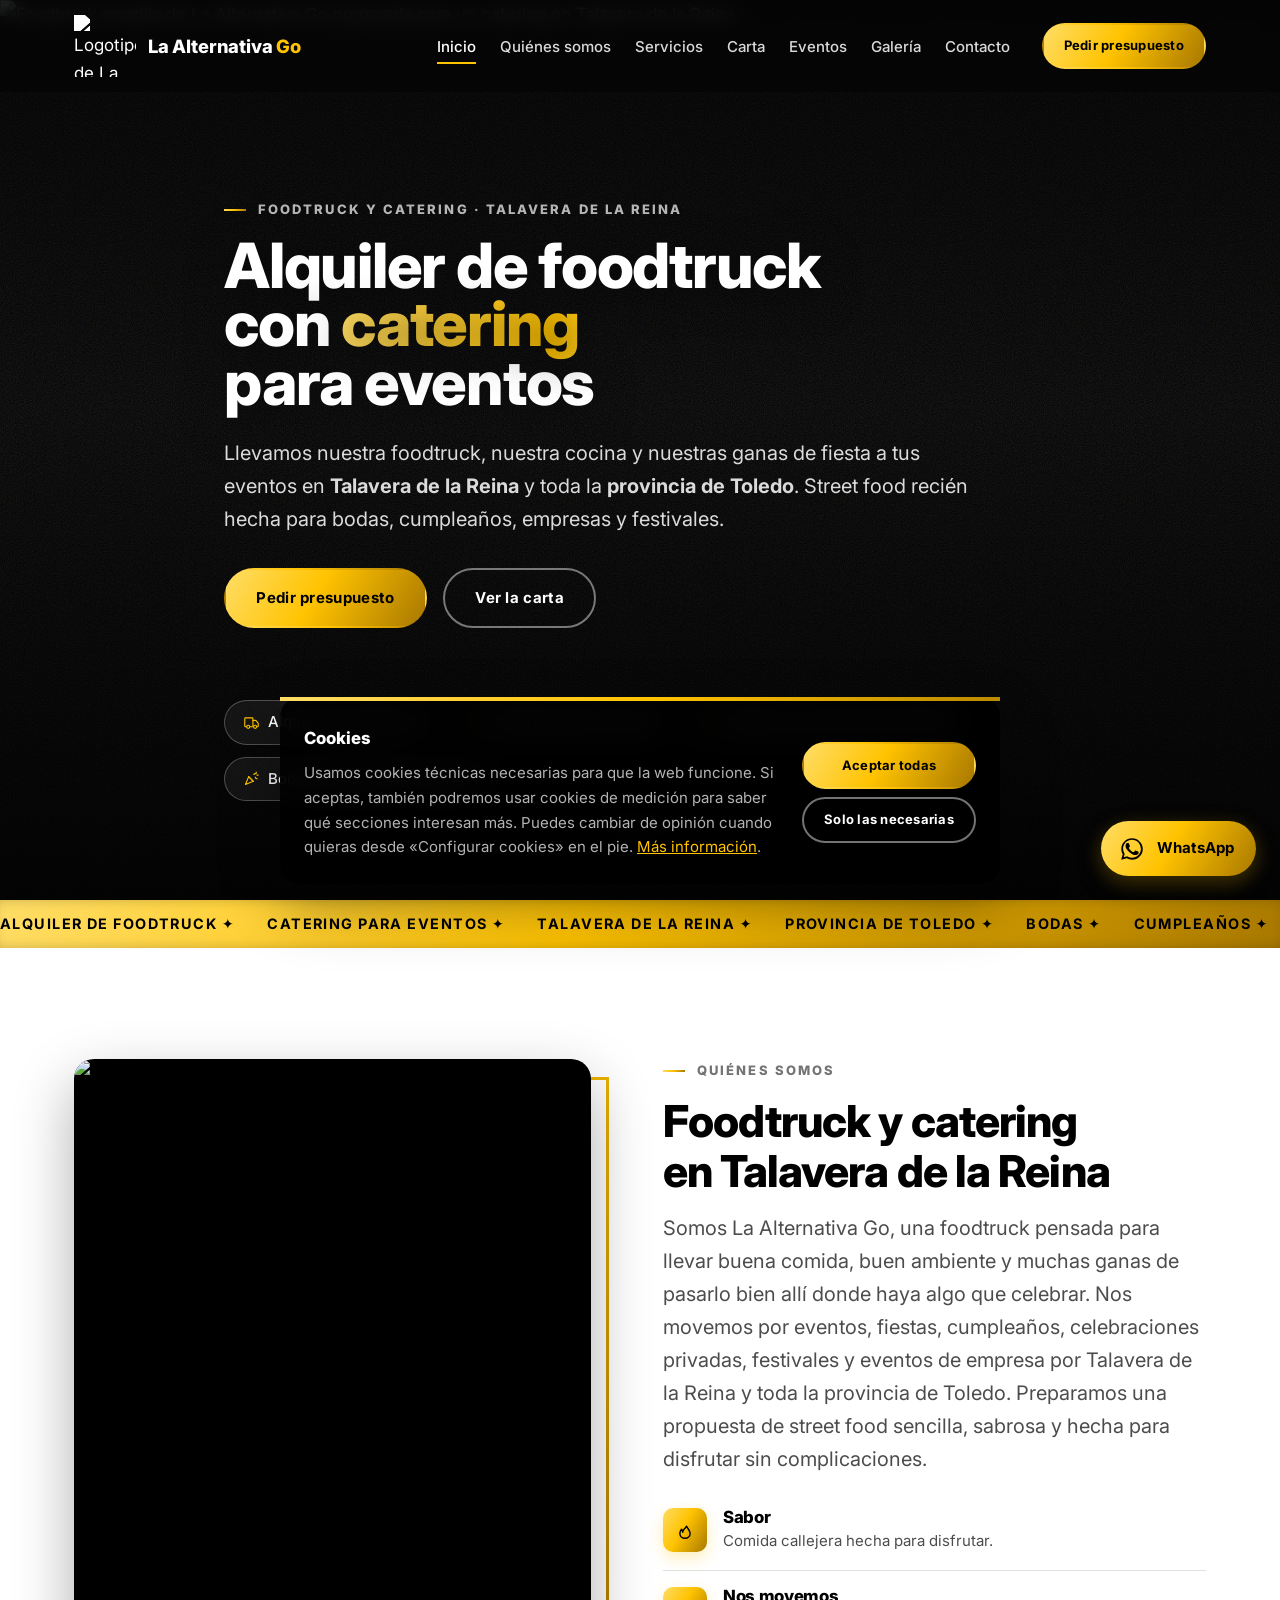
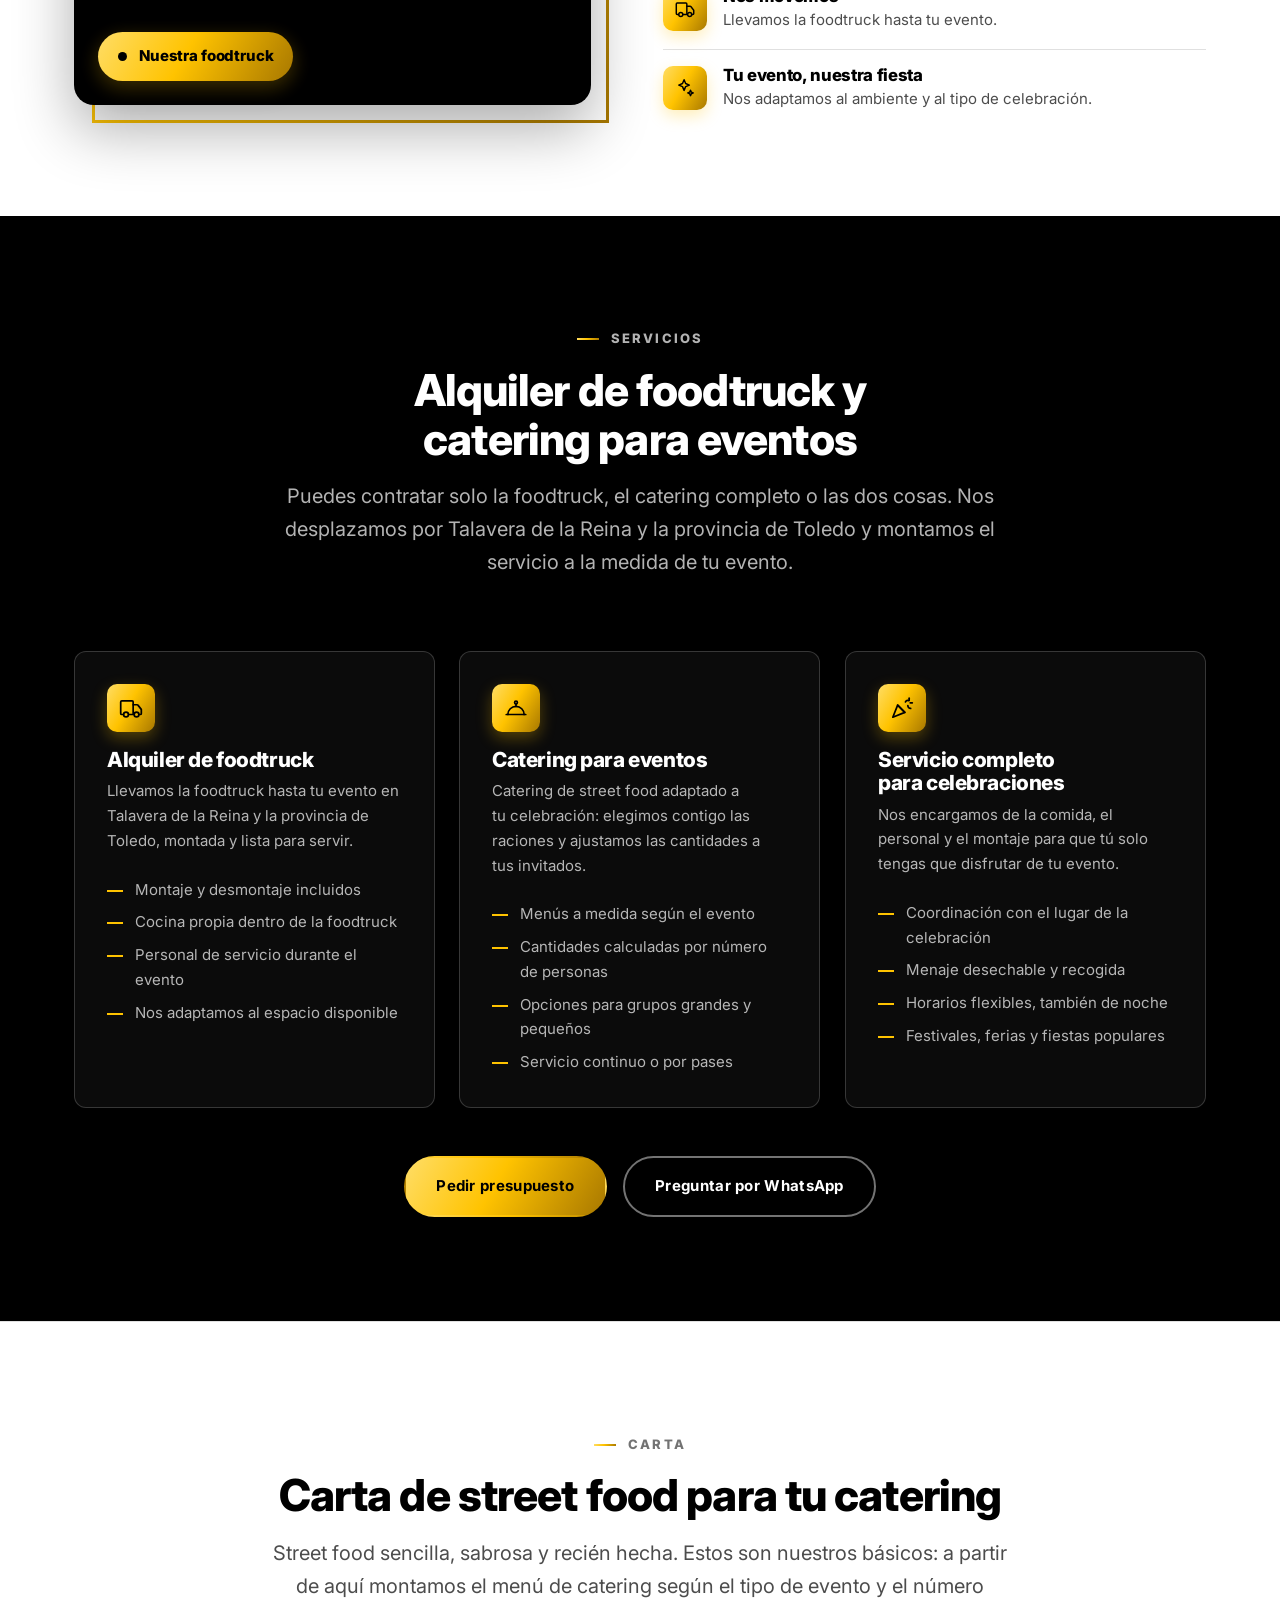
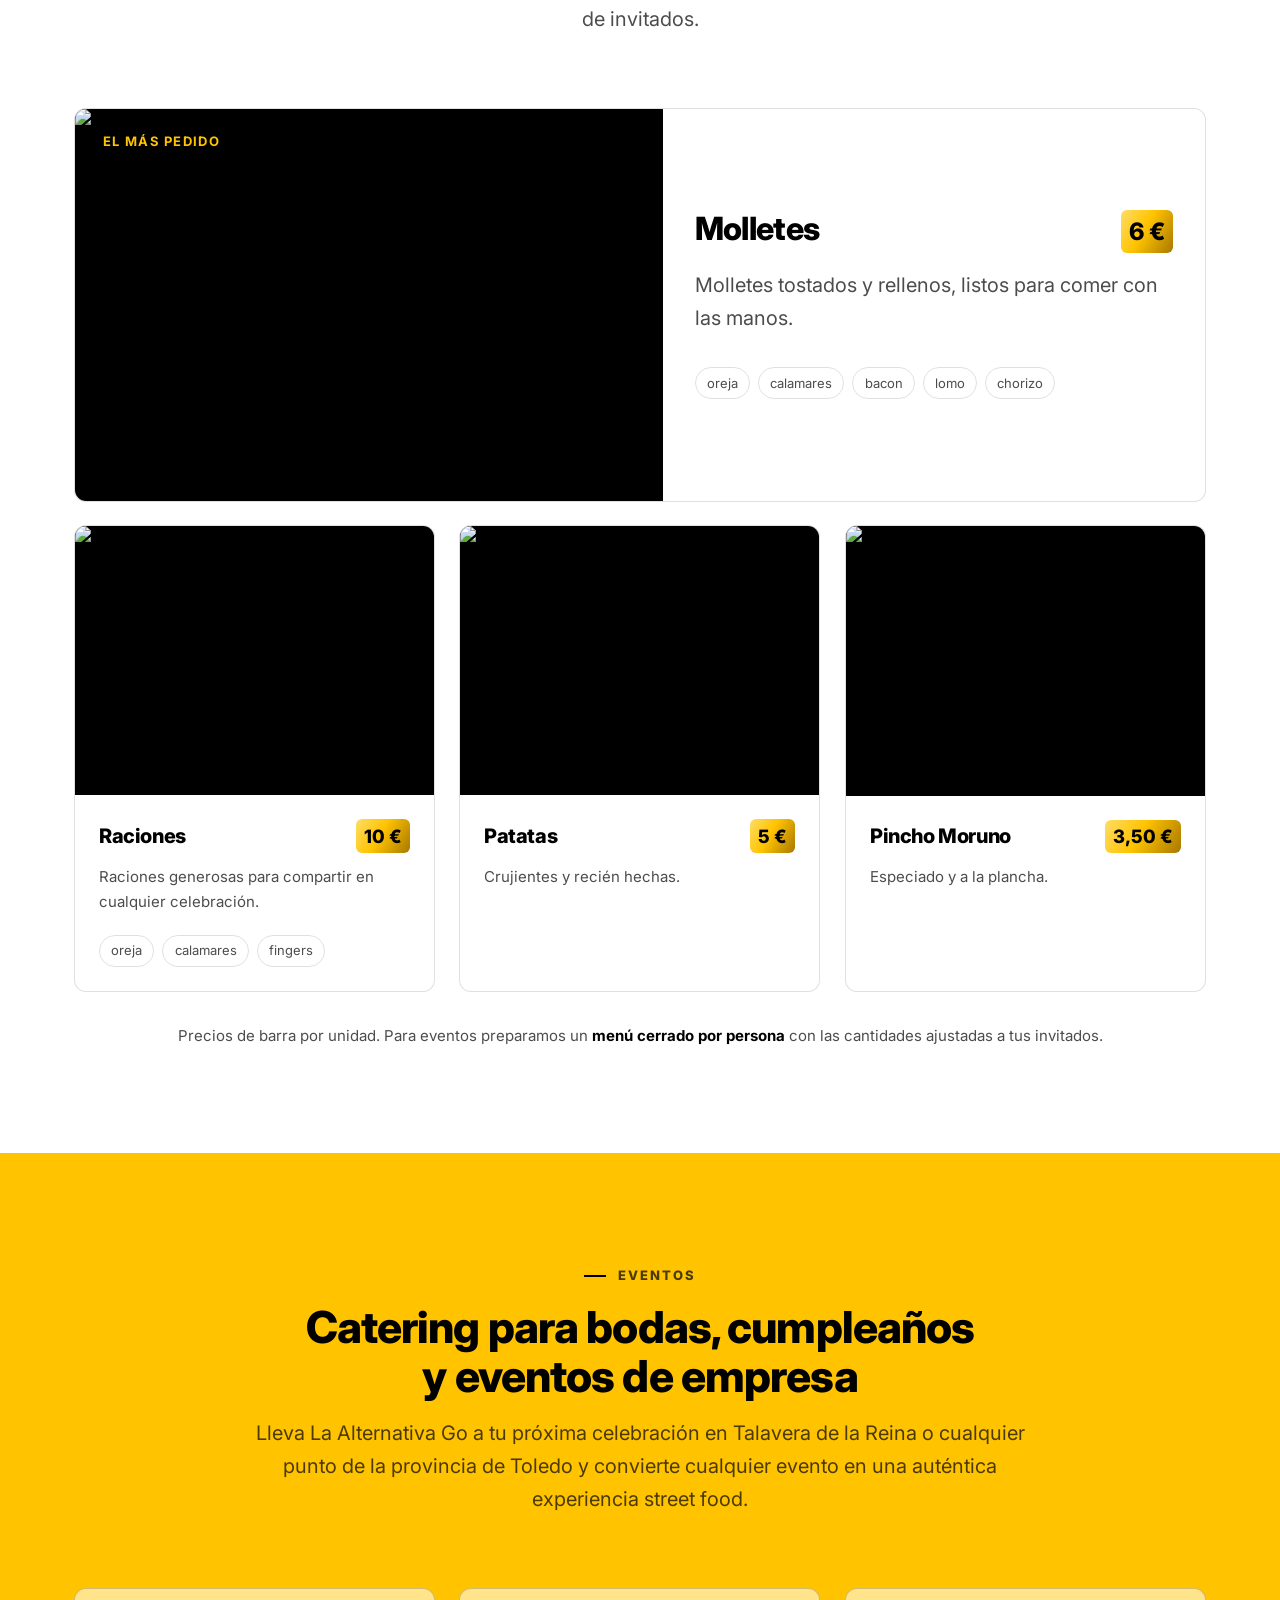
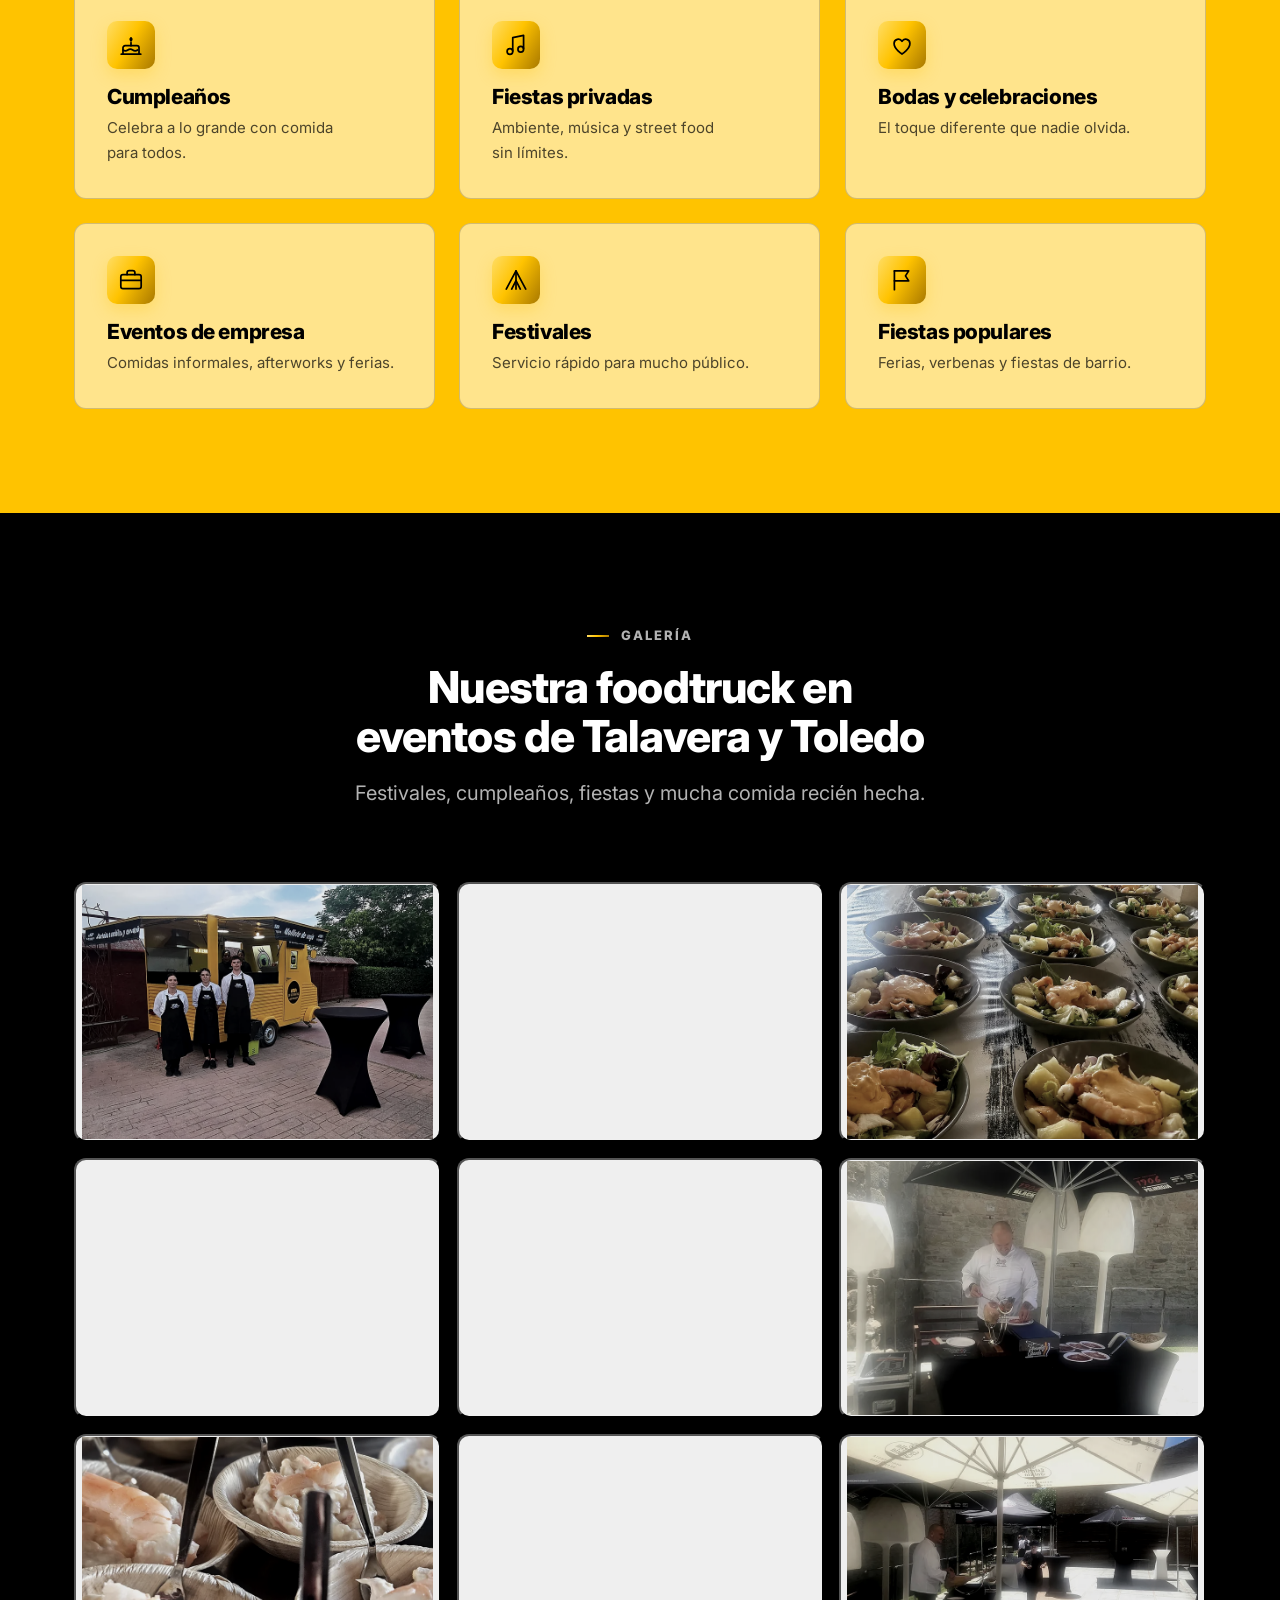
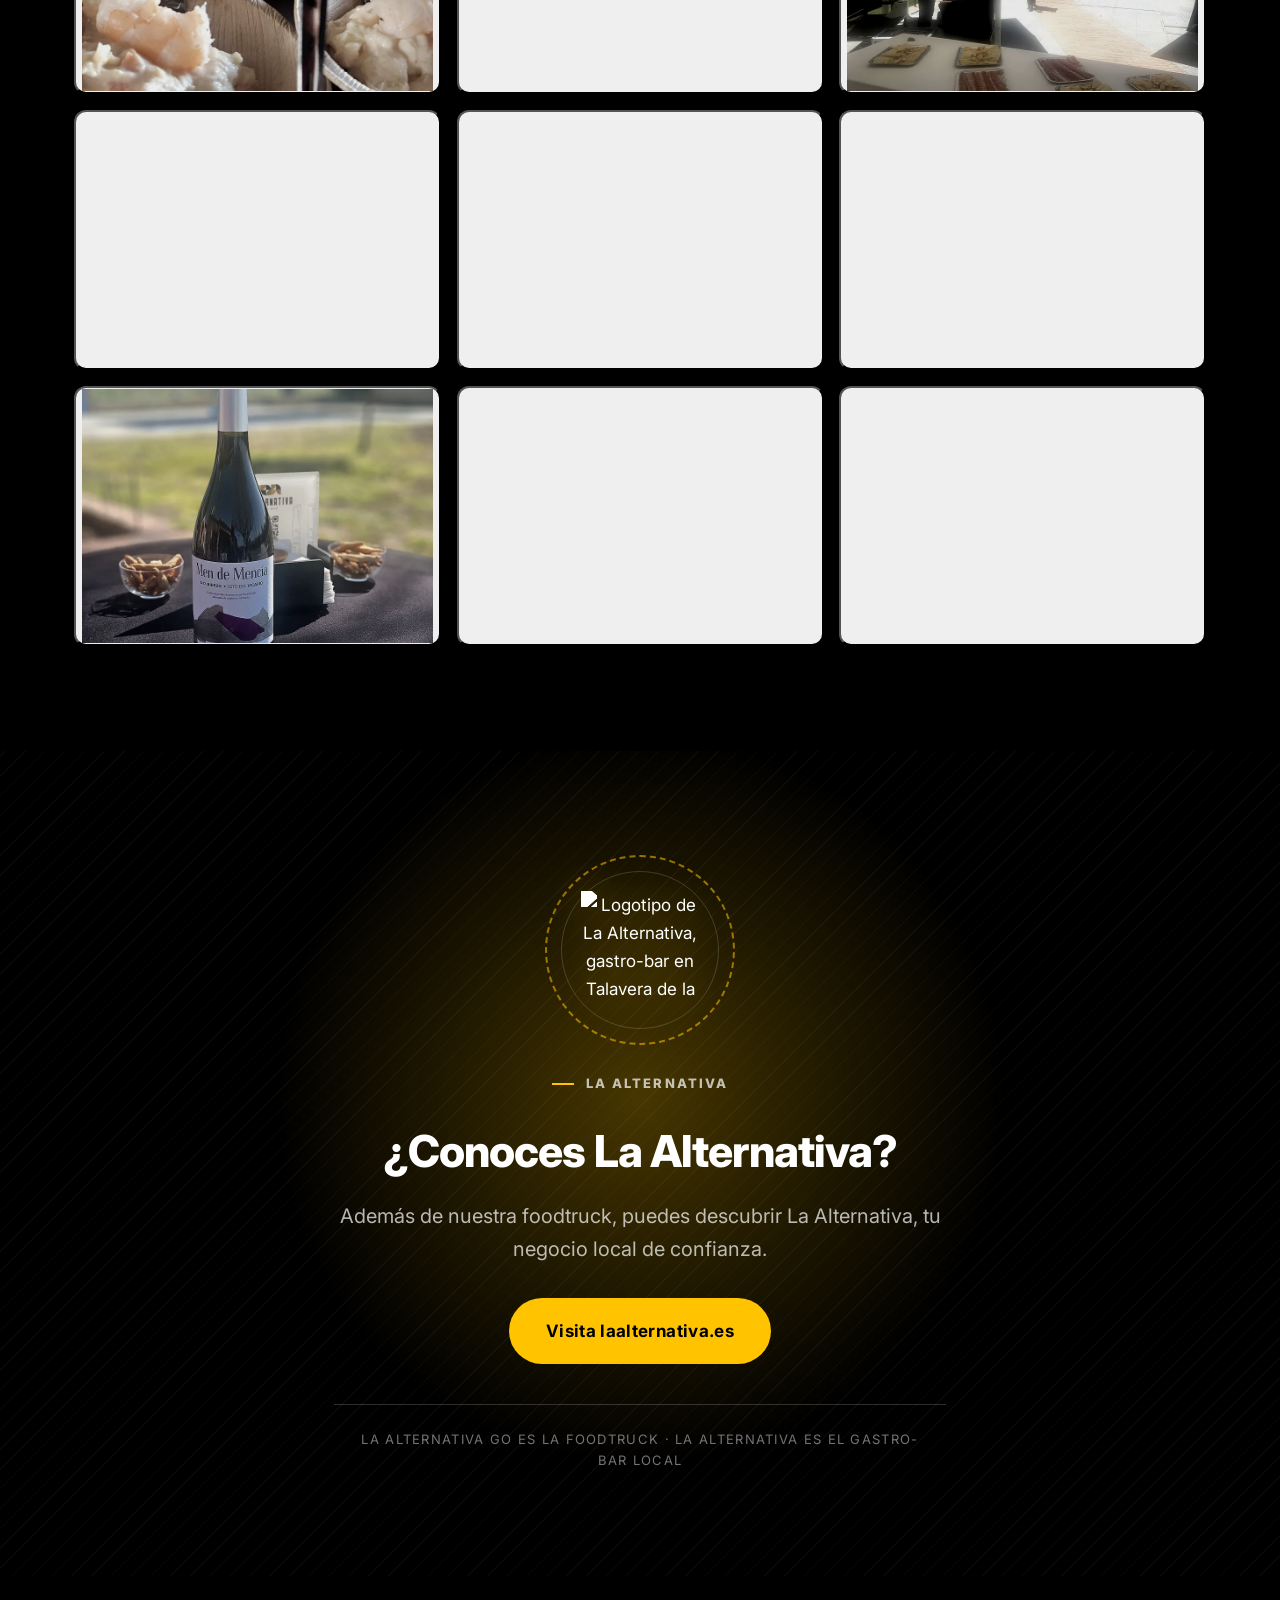
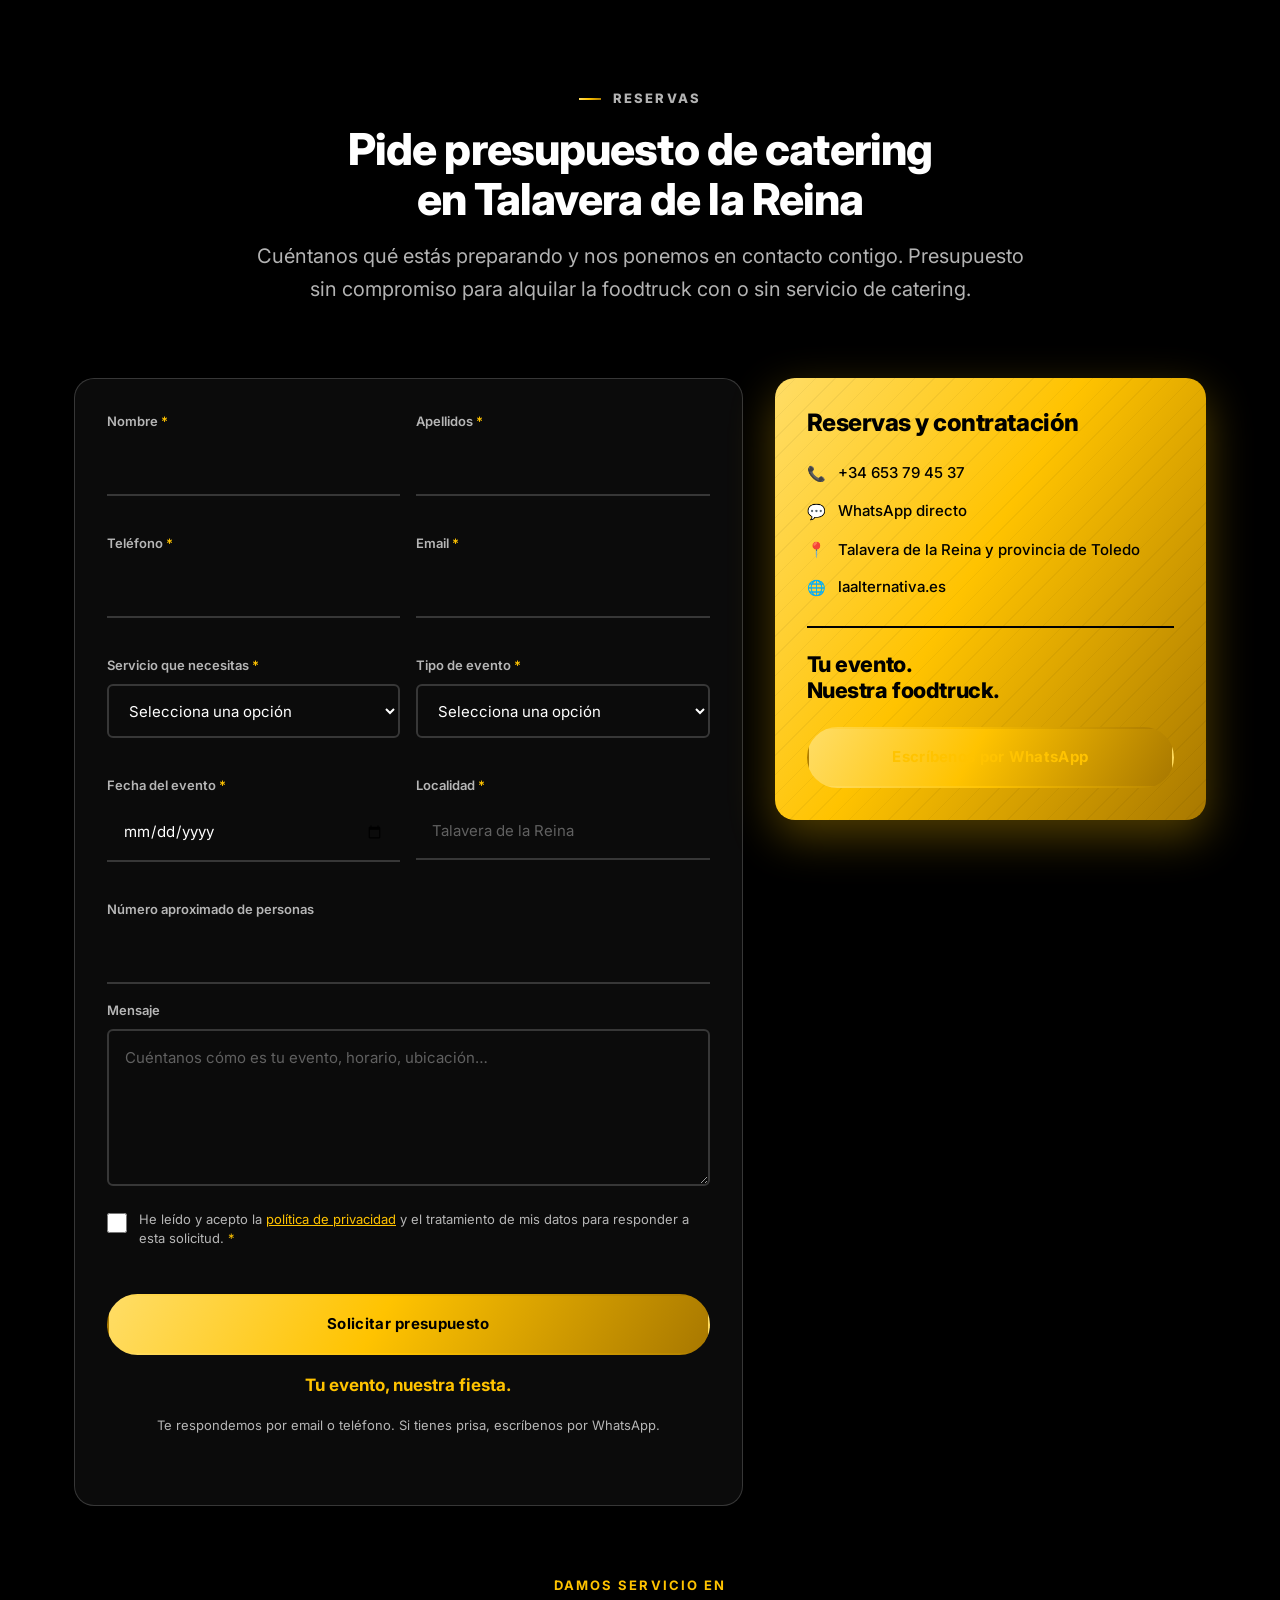
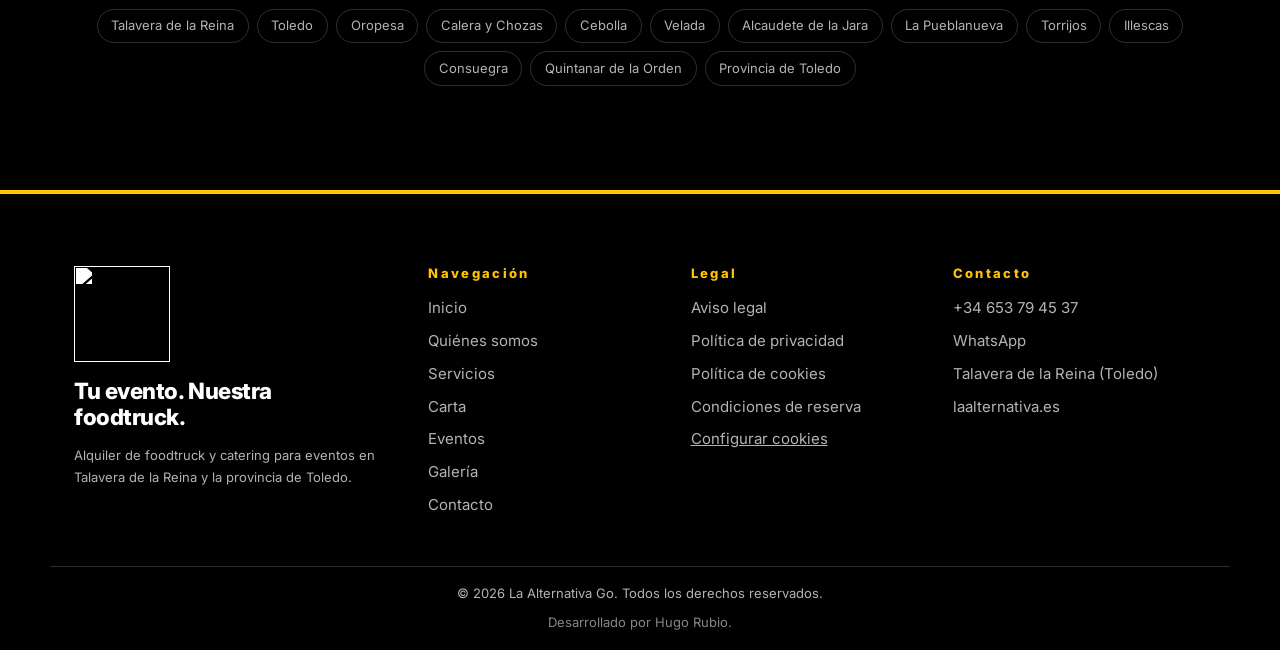
==== index.html @ fa7ea62a "Nuevas fotos en la galería y crédito de desarrollo en el pie - Sustituye las imágenes de la galería " ====
<!DOCTYPE html>
<html lang="es">
<head>
  <script>document.documentElement.classList.add("js");</script>
  <meta charset="UTF-8">
  <meta name="viewport" content="width=device-width, initial-scale=1">

  <!-- ==================== SEO PRINCIPAL ====================
       Keyword objetivo: catering y alquiler de foodtruck en Talavera de la Reina
       ======================================================= -->
  <title>Catering y alquiler de foodtruck en Talavera de la Reina | La Alternativa Go</title>
  <meta name="description" content="Alquiler de foodtruck con catering para eventos en Talavera de la Reina y toda la provincia de Toledo. Bodas, cumpleaños, eventos de empresa y festivales. Pide presupuesto sin compromiso.">
  <meta name="keywords" content="catering Talavera de la Reina, alquiler foodtruck Talavera, foodtruck eventos Toledo, catering bodas Talavera, catering eventos empresa Toledo, food truck catering Talavera de la Reina">
  <link rel="canonical" href="https://www.alternativago.com/">
  <meta name="robots" content="index, follow, max-image-preview:large, max-snippet:-1">
  <meta name="author" content="La Alternativa Go">
  <meta name="theme-color" content="#000000">
  <meta name="language" content="es">

  <!-- SEO local -->
  <meta name="geo.region" content="ES-TO">
  <meta name="geo.placename" content="Talavera de la Reina, Toledo">
  <meta name="geo.position" content="39.9635;-4.8303">
  <meta name="ICBM" content="39.9635, -4.8303">

  <!-- Open Graph -->
  <meta property="og:type" content="website">
  <meta property="og:locale" content="es_ES">
  <meta property="og:site_name" content="La Alternativa Go">
  <meta property="og:url" content="https://www.alternativago.com/">
  <meta property="og:title" content="Catering y alquiler de foodtruck en Talavera de la Reina">
  <meta property="og:description" content="Llevamos nuestra foodtruck y nuestro catering de street food a tu evento en Talavera de la Reina y la provincia de Toledo.">
  <meta property="og:image" content="https://go-la-alternativa.lovable.app/__l5e/assets-v1/ecceaca8-2824-4d01-a760-b88249148760/foodtruck.jpg">
  <meta property="og:image:alt" content="Foodtruck de La Alternativa Go en un evento">

  <!-- Twitter -->
  <meta name="twitter:card" content="summary_large_image">
  <meta name="twitter:title" content="Catering y alquiler de foodtruck en Talavera de la Reina">
  <meta name="twitter:description" content="Foodtruck y catering de street food para bodas, cumpleaños, empresas y festivales en Toledo.">
  <meta name="twitter:image" content="https://go-la-alternativa.lovable.app/__l5e/assets-v1/ecceaca8-2824-4d01-a760-b88249148760/foodtruck.jpg">

  <link rel="icon" href="https://go-la-alternativa.lovable.app/__l5e/assets-v1/32ec6c4f-a5d9-499d-bb40-7dfcc9fcb85c/logo.png">
  <link rel="preconnect" href="https://fonts.googleapis.com">
  <link rel="preconnect" href="https://fonts.gstatic.com" crossorigin>
  <link href="https://fonts.googleapis.com/css2?family=Inter:wght@400;500;600;700;800;900&display=swap" rel="stylesheet">

  <!-- Hojas de estilo (orden importante: base → layout → componentes → secciones) -->
  <link rel="stylesheet" href="assets/css/base.css">
  <link rel="stylesheet" href="assets/css/layout.css">
  <link rel="stylesheet" href="assets/css/components.css">
  <link rel="stylesheet" href="assets/css/sections.css">
  <link rel="stylesheet" href="assets/css/responsive.css">

  <!-- ==================== DATOS ESTRUCTURADOS GLOBALES ====================
       Ficha del negocio para Google. Rellena los campos marcados como
       PENDIENTE cuando tengas los datos definitivos.
       ====================================================================== -->
  <script type="application/ld+json">
  {
    "@context": "https://schema.org",
    "@graph": [
      {
        "@type": ["LocalBusiness", "FoodEstablishment"],
        "@id": "https://www.alternativago.com/#negocio",
        "name": "La Alternativa Go",
        "alternateName": "La Alternativa Go — Foodtruck y catering",
        "description": "Alquiler de foodtruck y catering de street food para eventos en Talavera de la Reina y la provincia de Toledo.",
        "url": "https://www.alternativago.com/",
        "telephone": "+34653794537",
        "priceRange": "€€",
        "servesCuisine": ["Street food", "Española"],
        "image": "https://go-la-alternativa.lovable.app/__l5e/assets-v1/ecceaca8-2824-4d01-a760-b88249148760/foodtruck.jpg",
        "logo": "https://go-la-alternativa.lovable.app/__l5e/assets-v1/32ec6c4f-a5d9-499d-bb40-7dfcc9fcb85c/logo.png",
        "address": {
          "@type": "PostalAddress",
          "addressLocality": "Talavera de la Reina",
          "addressRegion": "Toledo",
          "addressCountry": "ES"
        },
        "geo": {
          "@type": "GeoCoordinates",
          "latitude": 39.9635,
          "longitude": -4.8303
        },
        "areaServed": [
          { "@type": "City", "name": "Talavera de la Reina" },
          { "@type": "AdministrativeArea", "name": "Provincia de Toledo" }
        ],
        "sameAs": ["https://laalternativa.es"],
        "potentialAction": {
          "@type": "ReserveAction",
          "target": "https://www.alternativago.com/#contacto",
          "name": "Reservar la foodtruck"
        }
      },
      {
        "@type": "WebSite",
        "@id": "https://www.alternativago.com/#web",
        "url": "https://www.alternativago.com/",
        "name": "La Alternativa Go",
        "inLanguage": "es-ES",
        "publisher": { "@id": "https://www.alternativago.com/#negocio" }
      }
    ]
  }
  </script>
</head>
<body>

  <a class="skip-link" href="#contenido">Saltar al contenido</a>

  <!-- ============ HEADER ============ -->
  <header class="site-header" id="header">
    <div class="container site-header__inner">
      <a class="brand" href="#inicio" aria-label="La Alternativa Go — inicio">
        <img class="brand__logo"
             src="https://go-la-alternativa.lovable.app/__l5e/assets-v1/32ec6c4f-a5d9-499d-bb40-7dfcc9fcb85c/logo.png"
             alt="Logotipo de La Alternativa Go" width="52" height="52">
        <span class="brand__text">La Alternativa <em>Go</em></span>
      </a>

      <nav class="nav" id="nav" aria-label="Navegación principal">
        <ul class="nav__list">
          <li><a class="nav__link" href="#inicio">Inicio</a></li>
          <li><a class="nav__link" href="#quienes-somos">Quiénes somos</a></li>
          <li><a class="nav__link" href="#servicios">Servicios</a></li>
          <li><a class="nav__link" href="#carta">Carta</a></li>
          <li><a class="nav__link" href="#eventos">Eventos</a></li>
          <li><a class="nav__link" href="#galeria">Galería</a></li>
          <li><a class="nav__link" href="#contacto">Contacto</a></li>
        </ul>
        <a class="btn btn--primary btn--sm nav__cta" href="#contacto">Pedir presupuesto</a>
      </nav>

      <button class="nav-toggle" id="navToggle" aria-label="Abrir menú" aria-expanded="false" aria-controls="nav">
        <span></span><span></span><span></span>
      </button>
    </div>
    <div class="site-header__progress" id="headerProgress" aria-hidden="true"></div>
  </header>

  <main id="contenido">

    <!-- ============================================================
         BLOQUE 1 · INICIO
         SEO: keyword principal en el H1 + ciudad y provincia
         ============================================================ -->
    <section class="hero" id="inicio" aria-labelledby="titulo-inicio">
      <div class="hero__media">
        <img src="https://go-la-alternativa.lovable.app/__l5e/assets-v1/ecceaca8-2824-4d01-a760-b88249148760/foodtruck.jpg"
             alt="Foodtruck amarilla de La Alternativa Go preparada para un catering en Talavera de la Reina"
             fetchpriority="high" width="1600" height="900">
      </div>

      <div class="container hero__inner">
        <p class="eyebrow" data-reveal>Foodtruck y catering · Talavera de la Reina</p>

        <h1 class="hero__title" id="titulo-inicio" data-reveal>
          Alquiler de foodtruck con <span class="hl">catering</span><br>para eventos
        </h1>

        <p class="hero__text" data-reveal>
          Llevamos nuestra foodtruck, nuestra cocina y nuestras ganas de fiesta a tus eventos en
          <strong>Talavera de la Reina</strong> y toda la <strong>provincia de Toledo</strong>.
          Street food recién hecha para bodas, cumpleaños, empresas y festivales.
        </p>

        <div class="hero__actions" data-reveal>
          <a class="btn btn--primary" href="#contacto">Pedir presupuesto</a>
          <a class="btn btn--ghost" href="#carta">Ver la carta</a>
        </div>

        <!-- Se genera desde assets/js/menu.js -->
        <ul class="hero__features" id="heroHighlights" data-reveal></ul>
      </div>

      <a class="hero__scroll" href="#quienes-somos" aria-label="Ir a la siguiente sección">Desliza</a>

      <script type="application/ld+json">
      {
        "@context": "https://schema.org",
        "@type": "WebPage",
        "@id": "https://www.alternativago.com/#inicio",
        "name": "Alquiler de foodtruck con catering para eventos en Talavera de la Reina",
        "description": "Foodtruck de street food y catering para eventos en Talavera de la Reina y la provincia de Toledo.",
        "about": { "@id": "https://www.alternativago.com/#negocio" }
      }
      </script>
    </section>

    <!-- ============ MARQUESINA ============ -->
    <div class="marquee" aria-hidden="true">
      <div class="marquee__track" id="marquee"></div>
    </div>

    <!-- ============================================================
         BLOQUE 2 · QUIÉNES SOMOS
         SEO: marca + servicio + localidad en el H2
         ============================================================ -->
    <section class="section" id="quienes-somos" aria-labelledby="titulo-quienes-somos">
      <div class="container about__inner" data-reveal>

        <!-- Foto de la foodtruck con su cartel -->
        <figure class="about__media">
          <div class="about__frame">
            <img src="https://go-la-alternativa.lovable.app/__l5e/assets-v1/ecceaca8-2824-4d01-a760-b88249148760/foodtruck.jpg"
                 alt="La foodtruck de La Alternativa Go montada en un evento en Talavera de la Reina"
                 loading="lazy" width="800" height="1000">
          </div>
          <figcaption class="about__badge">Nuestra foodtruck</figcaption>
        </figure>

        <div class="about__content">
          <header class="section__head">
            <p class="eyebrow">Quiénes somos</p>
            <h2 class="section__title" id="titulo-quienes-somos">
              Foodtruck y catering en Talavera de la Reina
            </h2>
            <p class="section__lead">
              Somos La Alternativa Go, una foodtruck pensada para llevar buena comida, buen ambiente y
              muchas ganas de pasarlo bien allí donde haya algo que celebrar. Nos movemos por eventos,
              fiestas, cumpleaños, celebraciones privadas, festivales y eventos de empresa por Talavera
              de la Reina y toda la provincia de Toledo. Preparamos una propuesta de street food
              sencilla, sabrosa y hecha para disfrutar sin complicaciones.
            </p>
          </header>

          <!-- Se genera desde assets/js/menu.js -->
          <div class="pillars" id="pillars"></div>
        </div>
      </div>

      <script type="application/ld+json">
      {
        "@context": "https://schema.org",
        "@type": "AboutPage",
        "@id": "https://www.alternativago.com/#quienes-somos",
        "name": "Quiénes somos — Foodtruck y catering en Talavera de la Reina",
        "mainEntity": { "@id": "https://www.alternativago.com/#negocio" }
      }
      </script>
    </section>

    <!-- ============================================================
         BLOQUE 3 · SERVICIOS (alquiler de foodtruck + catering)
         SEO: bloque clave para "alquiler foodtruck con catering"
         ============================================================ -->
    <section class="section section--dark" id="servicios" aria-labelledby="titulo-servicios">
      <div class="container">
        <header class="section__head" data-reveal>
          <p class="eyebrow">Servicios</p>
          <h2 class="section__title" id="titulo-servicios">
            Alquiler de foodtruck y catering para eventos
          </h2>
          <p class="section__lead">
            Puedes contratar solo la foodtruck, el catering completo o las dos cosas. Nos desplazamos por
            Talavera de la Reina y la provincia de Toledo y montamos el servicio a la medida de tu evento.
          </p>
        </header>

        <!-- Se genera desde assets/js/services.js con los datos de data.js -->
        <div class="grid grid--3 services-grid" id="servicesGrid"></div>

        <div class="section__foot" data-reveal>
          <a class="btn btn--primary" href="#contacto">Pedir presupuesto</a>
          <a class="btn btn--ghost" id="waServicios" href="#" rel="noopener">Preguntar por WhatsApp</a>
        </div>
      </div>

      <script type="application/ld+json">
      {
        "@context": "https://schema.org",
        "@type": "OfferCatalog",
        "@id": "https://www.alternativago.com/#servicios",
        "name": "Servicios de foodtruck y catering en Talavera de la Reina",
        "provider": { "@id": "https://www.alternativago.com/#negocio" },
        "itemListElement": [
          {
            "@type": "Offer",
            "itemOffered": {
              "@type": "Service",
              "name": "Alquiler de foodtruck para eventos",
              "serviceType": "Alquiler de foodtruck",
              "description": "Alquiler de foodtruck con cocina propia y personal de servicio para eventos en Talavera de la Reina y la provincia de Toledo.",
              "areaServed": { "@type": "AdministrativeArea", "name": "Provincia de Toledo" },
              "provider": { "@id": "https://www.alternativago.com/#negocio" }
            }
          },
          {
            "@type": "Offer",
            "itemOffered": {
              "@type": "Service",
              "name": "Catering para eventos",
              "serviceType": "Catering",
              "description": "Catering de street food a medida para bodas, cumpleaños, eventos de empresa y festivales en Talavera de la Reina y Toledo.",
              "areaServed": { "@type": "AdministrativeArea", "name": "Provincia de Toledo" },
              "provider": { "@id": "https://www.alternativago.com/#negocio" }
            }
          },
          {
            "@type": "Offer",
            "itemOffered": {
              "@type": "Service",
              "name": "Servicio completo para celebraciones",
              "serviceType": "Catering integral para eventos",
              "description": "Comida, personal y montaje para celebraciones, ferias y fiestas populares en la provincia de Toledo.",
              "areaServed": { "@type": "AdministrativeArea", "name": "Provincia de Toledo" },
              "provider": { "@id": "https://www.alternativago.com/#negocio" }
            }
          }
        ]
      }
      </script>
    </section>

    <!-- ============================================================
         BLOQUE 4 · CARTA
         SEO: Menu + MenuItem con precios
         ============================================================ -->
    <section class="section" id="carta" aria-labelledby="titulo-carta">
      <div class="container">
        <header class="section__head" data-reveal>
          <p class="eyebrow">Carta</p>
          <h2 class="section__title" id="titulo-carta">
            Carta de street food para tu catering
          </h2>
          <p class="section__lead">
            Street food sencilla, sabrosa y recién hecha. Estos son nuestros básicos: a partir de aquí
            montamos el menú de catering según el tipo de evento y el número de invitados.
          </p>
        </header>

        <!-- Se genera desde assets/js/menu.js con los datos de data.js -->
        <div class="grid grid--4 menu-grid" id="menuGrid"></div>

        <p class="menu-note" data-reveal>
          Precios de barra por unidad. Para eventos preparamos un
          <strong>menú cerrado por persona</strong> con las cantidades ajustadas a tus invitados.
        </p>
      </div>

      <script type="application/ld+json">
      {
        "@context": "https://schema.org",
        "@type": "Menu",
        "@id": "https://www.alternativago.com/#carta",
        "name": "Carta de street food de La Alternativa Go",
        "inLanguage": "es-ES",
        "provider": { "@id": "https://www.alternativago.com/#negocio" },
        "hasMenuSection": {
          "@type": "MenuSection",
          "name": "Street food",
          "hasMenuItem": [
            { "@type": "MenuItem", "name": "Molletes", "description": "Molletes tostados y rellenos: oreja, calamares, bacon, lomo o chorizo.", "offers": { "@type": "Offer", "price": "6.00", "priceCurrency": "EUR" } },
            { "@type": "MenuItem", "name": "Raciones", "description": "Raciones para compartir: oreja, calamares o fingers.", "offers": { "@type": "Offer", "price": "10.00", "priceCurrency": "EUR" } },
            { "@type": "MenuItem", "name": "Patatas", "description": "Patatas crujientes y recién hechas.", "offers": { "@type": "Offer", "price": "5.00", "priceCurrency": "EUR" } },
            { "@type": "MenuItem", "name": "Pincho Moruno", "description": "Pincho moruno especiado y a la plancha.", "offers": { "@type": "Offer", "price": "3.50", "priceCurrency": "EUR" } }
          ]
        }
      }
      </script>
    </section>

    <!-- ============================================================
         BLOQUE 5 · EVENTOS
         SEO: tipos de evento = búsquedas long tail
         ============================================================ -->
    <section class="section section--yellow" id="eventos" aria-labelledby="titulo-eventos">
      <div class="container">
        <header class="section__head" data-reveal>
          <p class="eyebrow">Eventos</p>
          <h2 class="section__title" id="titulo-eventos">
            Catering para bodas, cumpleaños y eventos de empresa
          </h2>
          <p class="section__lead">
            Lleva La Alternativa Go a tu próxima celebración en Talavera de la Reina o cualquier punto de la
            provincia de Toledo y convierte cualquier evento en una auténtica experiencia street food.
          </p>
        </header>

        <!-- Se genera desde assets/js/menu.js con los datos de data.js -->
        <div class="grid grid--3 events-grid" id="eventsGrid"></div>
      </div>

      <script type="application/ld+json">
      {
        "@context": "https://schema.org",
        "@type": "ItemList",
        "@id": "https://www.alternativago.com/#eventos",
        "name": "Tipos de evento con catering de foodtruck",
        "itemListElement": [
          { "@type": "ListItem", "position": 1, "name": "Catering para cumpleaños en Talavera de la Reina" },
          { "@type": "ListItem", "position": 2, "name": "Catering para fiestas privadas" },
          { "@type": "ListItem", "position": 3, "name": "Catering para bodas y celebraciones en Toledo" },
          { "@type": "ListItem", "position": 4, "name": "Catering para eventos de empresa" },
          { "@type": "ListItem", "position": 5, "name": "Foodtruck para festivales" },
          { "@type": "ListItem", "position": 6, "name": "Foodtruck para fiestas populares y ferias" }
        ]
      }
      </script>
    </section>

    <!-- ============================================================
         BLOQUE 6 · GALERÍA
         SEO: ImageGallery + alt descriptivos con localidad
         ============================================================ -->
    <section class="section section--dark" id="galeria" aria-labelledby="titulo-galeria">
      <div class="container">
        <header class="section__head" data-reveal>
          <p class="eyebrow">Galería</p>
          <h2 class="section__title" id="titulo-galeria">
            Nuestra foodtruck en eventos de Talavera y Toledo
          </h2>
          <p class="section__lead">Festivales, cumpleaños, fiestas y mucha comida recién hecha.</p>
        </header>

        <!-- Se genera desde assets/js/gallery.js -->
        <div class="gallery" id="gallery"></div>
      </div>

      <script type="application/ld+json">
      {
        "@context": "https://schema.org",
        "@type": "ImageGallery",
        "@id": "https://www.alternativago.com/#galeria",
        "name": "Galería de eventos de La Alternativa Go",
        "about": { "@id": "https://www.alternativago.com/#negocio" }
      }
      </script>
    </section>

    <!-- ============================================================
         BLOQUE 7 · LA ALTERNATIVA
         Bloque centrado y sencillo, igual que en la web original:
         logo → titular → texto → botón → aclaración
         ============================================================ -->
    <section class="section alt" id="la-alternativa" aria-labelledby="titulo-la-alternativa">
      <div class="container alt__inner" data-reveal>

        <div class="alt__logoWrap">
          <img class="alt__logo"
               src="https://go-la-alternativa.lovable.app/__l5e/assets-v1/32ec6c4f-a5d9-499d-bb40-7dfcc9fcb85c/logo.png"
               alt="Logotipo de La Alternativa, gastro-bar en Talavera de la Reina"
               width="118" height="118" loading="lazy">
        </div>

        <p class="eyebrow">La Alternativa</p>
        <h2 class="section__title" id="titulo-la-alternativa">¿Conoces La Alternativa?</h2>
        <p class="section__lead">
          Además de nuestra foodtruck, puedes descubrir La Alternativa, tu negocio local de confianza.
        </p>

        <a class="btn" href="https://laalternativa.es" target="_blank" rel="noopener noreferrer">
          Visita laalternativa.es
        </a>

        <p class="alt__note">
          La Alternativa Go es la foodtruck · La Alternativa es el gastro-bar local
        </p>
      </div>

      <script type="application/ld+json">
      {
        "@context": "https://schema.org",
        "@type": "Organization",
        "@id": "https://laalternativa.es/#organizacion",
        "name": "La Alternativa",
        "url": "https://laalternativa.es",
        "subOrganization": { "@id": "https://www.alternativago.com/#negocio" }
      }
      </script>
    </section>

    <!-- ============================================================
         BLOQUE 8 · RESERVAS Y CONTACTO
         SEO: intención transaccional + zonas de servicio
         ============================================================ -->
    <section class="section section--dark" id="contacto" aria-labelledby="titulo-contacto">
      <div class="container">
        <header class="section__head" data-reveal>
          <p class="eyebrow">Reservas</p>
          <h2 class="section__title" id="titulo-contacto">
            Pide presupuesto de catering en Talavera de la Reina
          </h2>
          <p class="section__lead">
            Cuéntanos qué estás preparando y nos ponemos en contacto contigo. Presupuesto sin compromiso
            para alquilar la foodtruck con o sin servicio de catering.
          </p>
        </header>

        <div class="booking">
          <!-- Formulario -->
          <form class="form" id="bookingForm" novalidate data-reveal>
            <!-- Campos que lee el servicio de envío (no se muestran) -->
            <input type="hidden" name="_subject" value="Nueva solicitud de presupuesto — La Alternativa Go">
            <input type="hidden" name="_template" value="table">
            <input type="hidden" name="_captcha" value="false">
            <!-- Trampa antispam: si un robot la rellena, no enviamos -->
            <input type="text" name="_honey" tabindex="-1" autocomplete="off"
                   aria-hidden="true" style="position:absolute;left:-9999px" value="">

            <div class="form__row">
              <div class="field">
                <label class="field__label" for="nombre">Nombre <span class="req">*</span></label>
                <input class="field__input" type="text" id="nombre" name="nombre" autocomplete="given-name" required>
                <small class="field__error" data-error-for="nombre"></small>
              </div>
              <div class="field">
                <label class="field__label" for="apellidos">Apellidos <span class="req">*</span></label>
                <input class="field__input" type="text" id="apellidos" name="apellidos" autocomplete="family-name" required>
                <small class="field__error" data-error-for="apellidos"></small>
              </div>
            </div>

            <div class="form__row">
              <div class="field">
                <label class="field__label" for="telefono">Teléfono <span class="req">*</span></label>
                <input class="field__input" type="tel" id="telefono" name="telefono" autocomplete="tel" required>
                <small class="field__error" data-error-for="telefono"></small>
              </div>
              <div class="field">
                <label class="field__label" for="email">Email <span class="req">*</span></label>
                <input class="field__input" type="email" id="email" name="email" autocomplete="email" required>
                <small class="field__error" data-error-for="email"></small>
              </div>
            </div>

            <div class="form__row">
              <div class="field">
                <label class="field__label" for="servicio">Servicio que necesitas <span class="req">*</span></label>
                <select class="field__input" id="servicio" name="servicio" required>
                  <option value="">Selecciona una opción</option>
                  <option>Alquiler de foodtruck</option>
                  <option>Catering para eventos</option>
                  <option>Foodtruck + catering (servicio completo)</option>
                  <option>Aún no lo sé</option>
                </select>
                <small class="field__error" data-error-for="servicio"></small>
              </div>
              <div class="field">
                <label class="field__label" for="tipoEvento">Tipo de evento <span class="req">*</span></label>
                <select class="field__input" id="tipoEvento" name="tipoEvento" required>
                  <option value="">Selecciona una opción</option>
                  <option>Cumpleaños</option>
                  <option>Fiesta privada</option>
                  <option>Boda o celebración</option>
                  <option>Evento de empresa</option>
                  <option>Festival</option>
                  <option>Fiesta popular</option>
                  <option>Otro</option>
                </select>
                <small class="field__error" data-error-for="tipoEvento"></small>
              </div>
            </div>

            <div class="form__row">
              <div class="field">
                <label class="field__label" for="fecha">Fecha del evento <span class="req">*</span></label>
                <input class="field__input" type="date" id="fecha" name="fecha" required>
                <small class="field__error" data-error-for="fecha"></small>
              </div>
              <div class="field">
                <label class="field__label" for="localidad">Localidad <span class="req">*</span></label>
                <input class="field__input" type="text" id="localidad" name="localidad"
                       placeholder="Talavera de la Reina" required>
                <small class="field__error" data-error-for="localidad"></small>
              </div>
            </div>

            <div class="field">
              <label class="field__label" for="personas">Número aproximado de personas</label>
              <input class="field__input" type="number" id="personas" name="personas" min="1" step="1">
            </div>

            <div class="field">
              <label class="field__label" for="mensaje">Mensaje</label>
              <textarea class="field__input field__input--area" id="mensaje" name="mensaje" rows="5"
                        placeholder="Cuéntanos cómo es tu evento, horario, ubicación…"></textarea>
            </div>

            <div class="field field--check">
              <input type="checkbox" id="privacidad" name="privacidad" required>
              <label for="privacidad">
                He leído y acepto la <a href="paginas/politica-privacidad.html">política de privacidad</a>
                y el tratamiento de mis datos para responder a esta solicitud. <span class="req">*</span>
              </label>
            </div>
            <small class="field__error" data-error-for="privacidad"></small>

            <button class="btn btn--primary btn--block" type="submit">Solicitar presupuesto</button>
            <p class="form__note">Tu evento, nuestra fiesta.</p>
            <p class="form__hint">Te respondemos por email o teléfono. Si tienes prisa, escríbenos por WhatsApp.</p>
            <p class="form__status" id="formStatus" role="status" aria-live="polite"></p>
          </form>

          <!-- Datos de contacto -->
          <aside class="contact-card" data-reveal>
            <h3 class="contact-card__title">Reservas y contratación</h3>
            <ul class="contact-card__list">
              <li>
                <span aria-hidden="true">📞</span>
                <a href="tel:+34653794537">+34 653 79 45 37</a>
              </li>
              <li>
                <span aria-hidden="true">💬</span>
                <a id="waContacto" href="#" rel="noopener">WhatsApp directo</a>
              </li>
              <li>
                <span aria-hidden="true">📍</span>
                <span>Talavera de la Reina y provincia de Toledo</span>
              </li>
              <li>
                <span aria-hidden="true">🌐</span>
                <a href="https://laalternativa.es" target="_blank" rel="noopener noreferrer">laalternativa.es</a>
              </li>
            </ul>
            <p class="contact-card__claim">Tu evento.<br>Nuestra foodtruck.</p>
            <a class="btn btn--primary btn--block" id="waCard" href="#" rel="noopener">
              Escríbenos por WhatsApp
            </a>
          </aside>
        </div>

        <!-- Zonas de servicio: refuerza el SEO local -->
        <div class="areas" data-reveal>
          <h3>Damos servicio en</h3>
          <ul id="areasList"></ul>
        </div>
      </div>

      <script type="application/ld+json">
      {
        "@context": "https://schema.org",
        "@type": "ContactPage",
        "@id": "https://www.alternativago.com/#contacto",
        "name": "Presupuesto de catering y alquiler de foodtruck en Talavera de la Reina",
        "mainEntity": {
          "@type": "ContactPoint",
          "telephone": "+34653794537",
          "contactType": "Reservas y presupuestos",
          "areaServed": "ES-TO",
          "availableLanguage": ["es"]
        }
      }
      </script>
    </section>

  </main>

  <!-- ============ FOOTER ============ -->
  <footer class="site-footer">
    <div class="container site-footer__inner">
      <div class="site-footer__brand">
        <img class="brand__logo"
             src="https://go-la-alternativa.lovable.app/__l5e/assets-v1/32ec6c4f-a5d9-499d-bb40-7dfcc9fcb85c/logo.png"
             alt="" width="56" height="56" loading="lazy">
        <p class="site-footer__claim">Tu evento. Nuestra foodtruck.</p>
        <p style="font-size:.8125rem">
          Alquiler de foodtruck y catering para eventos en Talavera de la Reina
          y la provincia de Toledo.
        </p>
      </div>

      <nav class="site-footer__nav" aria-label="Navegación del pie">
        <h3>Navegación</h3>
        <ul>
          <li><a href="#inicio">Inicio</a></li>
          <li><a href="#quienes-somos">Quiénes somos</a></li>
          <li><a href="#servicios">Servicios</a></li>
          <li><a href="#carta">Carta</a></li>
          <li><a href="#eventos">Eventos</a></li>
          <li><a href="#galeria">Galería</a></li>
          <li><a href="#contacto">Contacto</a></li>
        </ul>
      </nav>

      <nav class="site-footer__nav" aria-label="Información legal">
        <h3>Legal</h3>
        <ul>
          <li><a href="paginas/aviso-legal.html">Aviso legal</a></li>
          <li><a href="paginas/politica-privacidad.html">Política de privacidad</a></li>
          <li><a href="paginas/politica-cookies.html">Política de cookies</a></li>
          <li><a href="paginas/condiciones-de-reserva.html">Condiciones de reserva</a></li>
          <li><button class="cookie-reset" type="button" id="cookieReset">Configurar cookies</button></li>
        </ul>
      </nav>

      <div class="site-footer__nav">
        <h3>Contacto</h3>
        <ul>
          <li><a href="tel:+34653794537">+34 653 79 45 37</a></li>
          <li><a id="waFooter" href="#" rel="noopener">WhatsApp</a></li>
          <li>Talavera de la Reina (Toledo)</li>
          <li><a href="https://laalternativa.es" target="_blank" rel="noopener noreferrer">laalternativa.es</a></li>
        </ul>
      </div>
    </div>

    <div class="container site-footer__bottom">
      <p>&copy; <span id="year">2026</span> La Alternativa Go. Todos los derechos reservados.</p>
      <p class="site-footer__credit">Desarrollado por Hugo Rubio.</p>
    </div>
  </footer>

  <!-- ============ BOTÓN FLOTANTE DE WHATSAPP ============ -->
  <a class="wa-fab" id="waFab" href="#" rel="noopener"
     aria-label="Escríbenos por WhatsApp al 653 79 45 37">
    <svg viewBox="0 0 24 24" aria-hidden="true" focusable="false">
      <path d="M17.47 14.38c-.3-.15-1.75-.86-2.02-.96-.27-.1-.47-.15-.67.15-.2.3-.77.96-.94 1.16-.17.2-.35.22-.65.07-.3-.15-1.25-.46-2.38-1.47-.88-.78-1.47-1.75-1.64-2.05-.17-.3-.02-.46.13-.61.13-.13.3-.35.45-.52.15-.17.2-.3.3-.5.1-.2.05-.37-.02-.52-.07-.15-.67-1.61-.92-2.2-.24-.58-.48-.5-.67-.51h-.57c-.2 0-.52.07-.79.37-.27.3-1.04 1.01-1.04 2.47s1.06 2.86 1.21 3.06c.15.2 2.1 3.2 5.08 4.49.71.31 1.26.49 1.69.62.71.23 1.36.2 1.87.12.57-.09 1.75-.72 2-1.41.25-.69.25-1.28.17-1.41-.07-.13-.27-.2-.57-.35z"/>
      <path d="M12.04 2C6.58 2 2.13 6.45 2.13 11.91c0 1.75.46 3.45 1.32 4.95L2 22l5.25-1.38a9.87 9.87 0 0 0 4.79 1.22h.01c5.46 0 9.91-4.45 9.91-9.91C21.96 6.45 17.5 2 12.04 2zm0 18.02h-.01c-1.48 0-2.93-.4-4.2-1.15l-.3-.18-3.12.82.83-3.04-.2-.31a8.2 8.2 0 0 1-1.26-4.38c0-4.54 3.7-8.23 8.25-8.23 2.2 0 4.27.86 5.83 2.42a8.18 8.18 0 0 1 2.41 5.82c0 4.54-3.7 8.23-8.23 8.23z"/>
    </svg>
    <span class="wa-fab__text">WhatsApp</span>
  </a>

  <!-- ============ BANNER DE COOKIES ============ -->
  <div class="cookie-banner" id="cookieBanner" role="dialog" aria-live="polite"
       aria-labelledby="cookieTitle" aria-describedby="cookieDesc" hidden>
    <div class="cookie-banner__text">
      <strong id="cookieTitle">Cookies</strong>
      <p id="cookieDesc">
        Usamos cookies técnicas necesarias para que la web funcione. Si aceptas, también podremos usar
        cookies de medición para saber qué secciones interesan más. Puedes cambiar de opinión cuando
        quieras desde «Configurar cookies» en el pie.
        <a href="paginas/politica-cookies.html">Más información</a>.
      </p>
    </div>
    <div class="cookie-banner__actions">
      <button class="btn btn--primary btn--sm" type="button" id="cookieAccept">Aceptar todas</button>
      <button class="btn btn--ghost btn--sm" type="button" id="cookieReject">Solo las necesarias</button>
    </div>
  </div>

  <!-- ============ SCRIPTS ============
       Scripts clásicos (sin módulos ES) para que la web funcione también
       abriendo index.html directamente con doble clic, sin servidor local.
       El orden importa: data.js debe cargarse primero.                    -->
  <script src="assets/js/icons.js"></script>
  <script src="assets/js/data.js"></script>
  <script src="assets/js/nav.js"></script>
  <script src="assets/js/services.js"></script>
  <script src="assets/js/menu.js"></script>
  <script src="assets/js/gallery.js"></script>
  <script src="assets/js/form.js"></script>
  <script src="assets/js/whatsapp.js"></script>
  <script src="assets/js/cookies.js"></script>
  <script src="assets/js/ui.js"></script>
  <script src="assets/js/main.js"></script>
</body>
</html>
---- assets/css/base.css ----
/* ==========================================================================
   base.css — Reset, variables de diseño y tipografía global
   Paleta estricta: BLANCO · NEGRO · AMARILLO (ahora con degradados y brillos
   derivados de los mismos tres colores, para dar profundidad sin salir
   de la marca)
   ========================================================================== */

/* ---------- Design tokens ---------- */
:root {
  /* --- Los tres únicos colores de la marca --- */
  --c-yellow: #ffc300;
  --c-black:  #000000;
  --c-white:  #ffffff;

  /* Variaciones derivadas (mismos colores, distinta opacidad o luminosidad) */
  --c-yellow-light: #ffdd66;  /* amarillo alto, para brillos y degradados */
  --c-yellow-dark:  #d9a600;  /* amarillo al pasar el ratón */
  --c-yellow-deep:  #a87800;  /* amarillo profundo, para sombras de color */
  --c-ink-95: rgba(0, 0, 0, .95);
  --c-ink-90: rgba(0, 0, 0, .90);
  --c-ink-70: rgba(0, 0, 0, .70);
  --c-ink-55: rgba(0, 0, 0, .55);
  --c-ink-12: rgba(0, 0, 0, .12);
  --c-ink-06: rgba(0, 0, 0, .06);
  --c-paper-85: rgba(255, 255, 255, .85);
  --c-paper-70: rgba(255, 255, 255, .70);
  --c-paper-18: rgba(255, 255, 255, .18);
  --c-paper-10: rgba(255, 255, 255, .10);

  /* Degradado insignia: se usa en acentos, bordes y texto destacado */
  --grad-gold: linear-gradient(120deg, var(--c-yellow-light) 0%, var(--c-yellow) 45%, var(--c-yellow-deep) 100%);
  --grad-gold-soft: linear-gradient(120deg, var(--c-yellow-light), var(--c-yellow));

  /* Roles */
  --c-text:          var(--c-black);
  --c-text-soft:     var(--c-ink-70);
  --c-text-invert:   var(--c-white);
  --c-border:        var(--c-ink-12);
  --c-border-invert: var(--c-paper-18);

  /* Tipografía: una sola familia para toda la web.
     Los titulares se distinguen por peso y tamaño, no por otra fuente. */
  --font-display: "Inter", system-ui, -apple-system, "Segoe UI", Roboto, sans-serif;
  --font-body:    "Inter", system-ui, -apple-system, "Segoe UI", Roboto, sans-serif;

  --fs-xs:   .8125rem;
  --fs-sm:   .9375rem;
  --fs-base: 1.0625rem;
  --fs-lg:   1.25rem;
  --fs-xl:   1.75rem;
  --fs-2xl:  clamp(2rem, 3.6vw, 2.75rem);
  --fs-3xl:  clamp(2.4rem, 5.4vw, 3.9rem);

  /* Espaciado */
  --sp-1: .25rem;
  --sp-2: .5rem;
  --sp-3: .75rem;
  --sp-4: 1rem;
  --sp-5: 1.5rem;
  --sp-6: 2rem;
  --sp-7: 3rem;
  --sp-8: 4.5rem;
  --sp-9: 6.5rem;

  /* Forma */
  --radius-sm: 6px;
  --radius:    12px;
  --radius-lg: 20px;
  --radius-pill: 999px;

  --shadow-sm: 0 2px 8px rgba(0, 0, 0, .10);
  --shadow:    0 10px 30px rgba(0, 0, 0, .16);
  --shadow-lg: 0 24px 60px rgba(0, 0, 0, .32);

  /* Sombras de color: el brillo amarillo que da sensación "premium" */
  --glow-sm: 0 6px 20px rgba(255, 195, 0, .28);
  --glow:    0 16px 46px rgba(255, 195, 0, .32);
  --glow-lg: 0 26px 70px rgba(255, 195, 0, .38);

  --container: 1180px;
  --header-h: 92px;

  --ease:        cubic-bezier(.22, .61, .36, 1);
  --ease-spring: cubic-bezier(.34, 1.56, .64, 1);
}

/* ---------- Reset ---------- */
*,
*::before,
*::after { box-sizing: border-box; }

* { margin: 0; }

html {
  -webkit-text-size-adjust: 100%;
  scroll-behavior: smooth;
  scroll-padding-top: calc(var(--header-h) + 12px);
  scrollbar-color: var(--c-yellow-dark) var(--c-black);
  scrollbar-width: thin;
}

body {
  font-family: var(--font-body);
  font-size: var(--fs-base);
  line-height: 1.65;
  color: var(--c-text);
  background: var(--c-white);
  -webkit-font-smoothing: antialiased;
  text-rendering: optimizeLegibility;
  overflow-x: hidden;
}

/* Barra de scroll a medida (navegadores basados en WebKit/Blink) */
::-webkit-scrollbar { width: 11px; height: 11px; }
::-webkit-scrollbar-track { background: var(--c-black); }
::-webkit-scrollbar-thumb {
  background: var(--grad-gold);
  border-radius: 10px;
  border: 2px solid var(--c-black);
}
::-webkit-scrollbar-thumb:hover { background: var(--c-yellow-light); }

img,
picture,
video,
canvas,
svg {
  display: block;
  max-width: 100%;
  height: auto;
}

input,
button,
textarea,
select {
  font: inherit;
  color: inherit;
}

button { cursor: pointer; }

ul, ol { list-style: none; padding: 0; }

a { color: inherit; text-decoration: none; }

h1, h2, h3, h4 {
  font-family: var(--font-display);
  font-weight: 800;
  line-height: 1.12;
  letter-spacing: -.02em;   /* el tracking negativo es lo que da aire de marca */
  text-wrap: balance;
}

p { text-wrap: pretty; }

:focus-visible {
  outline: 3px solid var(--c-yellow);
  outline-offset: 3px;
  border-radius: 4px;
}

::selection { background: var(--c-yellow); color: var(--c-black); }

/* ---------- Utilidades ---------- */
.container {
  width: 100%;
  max-width: var(--container);
  margin-inline: auto;
  padding-inline: var(--sp-5);
}

/* Palabra destacada: degradado dorado animado sobre el texto */
.hl {
  position: relative;
  background: linear-gradient(100deg,
    var(--c-yellow-light) 0%, var(--c-yellow) 35%,
    var(--c-yellow-light) 55%, var(--c-yellow) 80%, var(--c-yellow-light) 100%);
  background-size: 260% 100%;
  -webkit-background-clip: text;
  background-clip: text;
  color: transparent;
  animation: hlShine 7s linear infinite;
}

@keyframes hlShine {
  0%   { background-position: 0% 50%; }
  100% { background-position: 200% 50%; }
}

@media (prefers-reduced-motion: reduce) {
  .hl { animation: none; background-position: 0% 50%; }
}

/* Texto sólo para lectores de pantalla y buscadores */
.visually-hidden {
  position: absolute;
  width: 1px;
  height: 1px;
  padding: 0;
  margin: -1px;
  overflow: hidden;
  clip: rect(0 0 0 0);
  white-space: nowrap;
  border: 0;
}

/* Antetítulo: texto pequeño precedido de una rayita amarilla */
.eyebrow {
  font-family: var(--font-body);
  font-size: var(--fs-xs);
  font-weight: 800;
  letter-spacing: .16em;
  text-transform: uppercase;
  color: var(--c-ink-55);
  display: inline-flex;
  align-items: center;
  gap: var(--sp-3);
  margin-bottom: var(--sp-4);
}

.eyebrow::before {
  content: "";
  width: 22px;
  height: 2px;
  background: var(--grad-gold);
  transition: width .4s var(--ease-spring);
}

.section:hover .eyebrow::before { width: 34px; }

.section--dark .eyebrow,
.hero .eyebrow { color: var(--c-paper-70); }

.section--yellow .eyebrow { color: var(--c-ink-70); }
.section--yellow .eyebrow::before { background: var(--c-black); }

.skip-link {
  position: absolute;
  left: -9999px;
  top: 0;
  z-index: 999;
  background: var(--c-yellow);
  color: var(--c-black);
  padding: var(--sp-3) var(--sp-4);
  font-weight: 700;
}
.skip-link:focus { left: var(--sp-4); top: var(--sp-4); }

/* ---------- Brillo de cursor (halo dorado que sigue al puntero) ----------
   Lo crea assets/js/effects.js sólo en pantallas con ratón real y sin
   preferencia de movimiento reducido. Sin JS, simplemente no existe. */
.cursor-spot {
  position: fixed;
  top: 0;
  left: 0;
  width: 460px;
  height: 460px;
  margin: -230px 0 0 -230px;
  border-radius: 50%;
  background: radial-gradient(circle,
    rgba(255, 195, 0, .16) 0%,
    rgba(255, 195, 0, .06) 42%,
    transparent 70%);
  pointer-events: none;
  z-index: 5;
  mix-blend-mode: screen;
  opacity: 0;
  transition: opacity .5s var(--ease);
  will-change: transform;
}
.cursor-spot.is-active { opacity: 1; }

/* ---------- Animación de aparición ----------
   Sólo se oculta si JavaScript está activo (la clase .js la añade un script
   inline en el <head>). Así el contenido nunca queda invisible sin JS. */
/* Se usa la propiedad `translate`/`scale` en lugar de `transform` a
   propósito: así los efectos de hover (que sí usan transform) no chocan
   con la animación de entrada y ambos conviven sin pisarse. */
.js [data-reveal] {
  opacity: 0;
  translate: 0 26px;
  scale: .96;
  filter: blur(6px);
  transition: opacity .8s var(--ease), translate .8s var(--ease),
              scale .8s var(--ease), filter .7s var(--ease);
}
.js [data-reveal].is-visible {
  opacity: 1;
  translate: 0 0;
  scale: 1;
  filter: blur(0);
}

@media print {
  .js [data-reveal] { opacity: 1; translate: 0 0; scale: 1; filter: none; }
}

@media (prefers-reduced-motion: reduce) {
  html { scroll-behavior: auto; }
  *, *::before, *::after {
    animation-duration: .001ms !important;
    animation-iteration-count: 1 !important;
    transition-duration: .001ms !important;
  }
  .js [data-reveal] { opacity: 1; translate: 0 0; scale: 1; filter: none; }
  .cursor-spot { display: none; }
}
---- assets/css/layout.css ----
/* ==========================================================================
   layout.css — Header, navegación, rejillas, secciones y footer
   ========================================================================== */

/* ---------- Header ---------- */
.site-header {
  position: fixed;
  inset: 0 0 auto 0;
  z-index: 100;
  height: var(--header-h);
  display: flex;
  align-items: center;
  background: rgba(0, 0, 0, .35);
  backdrop-filter: blur(10px);
  transition: background .3s var(--ease), box-shadow .3s var(--ease);
}

.site-header.is-stuck {
  background: var(--c-black);
  box-shadow: 0 1px 0 rgba(255, 255, 255, .12);
}

/* Barra de progreso de lectura en el borde inferior del header */
.site-header__progress {
  position: absolute;
  left: 0;
  bottom: 0;
  height: 3px;
  width: 100%;
  background: var(--c-yellow);
  transform: scaleX(0);
  transform-origin: left;
  transition: transform .1s linear;
}

.site-header__inner {
  display: flex;
  align-items: center;
  justify-content: space-between;
  gap: var(--sp-5);
}

/* ---------- Marca ---------- */
.brand {
  display: flex;
  align-items: center;
  gap: var(--sp-3);
  flex-shrink: 0;
}

/* El logotipo se muestra en blanco puro sobre los fondos oscuros del
   header y del pie. El filtro convierte cualquier PNG a blanco sólido,
   así no hace falta una versión aparte del archivo. */
.brand__logo {
  width: 62px;
  height: 62px;
  object-fit: contain;
  filter: brightness(0) invert(1);
  transition: transform .35s var(--ease);
}

.brand:hover .brand__logo { transform: rotate(-6deg) scale(1.06); }

.brand__text {
  font-family: var(--font-display);
  font-size: 1.15rem;
  font-weight: 800;
  letter-spacing: -.01em;
  color: var(--c-white);
  line-height: 1;
}
.brand__text em { font-style: normal; color: var(--c-yellow); }

/* ---------- Navegación ---------- */
.nav {
  display: flex;
  align-items: center;
  gap: var(--sp-6);
}

.nav__list {
  display: flex;
  align-items: center;
  gap: var(--sp-5);
}

.nav__link {
  position: relative;
  font-size: var(--fs-sm);
  font-weight: 500;
  color: var(--c-paper-85);
  padding: var(--sp-2) 0;
  transition: color .2s var(--ease);
}

.nav__link::after {
  content: "";
  position: absolute;
  left: 0;
  bottom: 0;
  width: 0;
  height: 2px;
  background: var(--c-yellow);
  transition: width .25s var(--ease);
}

.nav__link:hover,
.nav__link.is-active { color: var(--c-white); }
.nav__link:hover::after,
.nav__link.is-active::after { width: 100%; }

/* ---------- Botón hamburguesa ---------- */
.nav-toggle {
  display: none;
  width: 44px;
  height: 44px;
  border: 0;
  background: transparent;
  padding: 10px;
  flex-direction: column;
  justify-content: space-between;
}

.nav-toggle span {
  display: block;
  height: 2px;
  width: 100%;
  background: var(--c-white);
  border-radius: 2px;
  transition: transform .3s var(--ease), opacity .2s var(--ease);
}

.nav-toggle[aria-expanded="true"] span:nth-child(1) { transform: translateY(10px) rotate(45deg); }
.nav-toggle[aria-expanded="true"] span:nth-child(2) { opacity: 0; }
.nav-toggle[aria-expanded="true"] span:nth-child(3) { transform: translateY(-10px) rotate(-45deg); }

/* ---------- Secciones ---------- */
.section { padding-block: var(--sp-9); }

.section--dark {
  background: var(--c-black);
  color: var(--c-white);
}
.section--dark .section__lead { color: var(--c-paper-70); }

.section--yellow {
  background: var(--c-yellow);
  color: var(--c-black);
}
.section--yellow .section__lead { color: var(--c-ink-70); }

.section__head {
  max-width: 780px;
  margin: 0 auto var(--sp-8);
  text-align: center;
}

.section__head--sub { margin-block: var(--sp-8) var(--sp-5); }

.section__title {
  font-size: var(--fs-2xl);
  margin-bottom: var(--sp-4);
}

/* Franja de separación fina entre bloques claros consecutivos */
.section + .section:not(.section--dark):not(.section--yellow) {
  border-top: 1px solid var(--c-ink-12);
}

.section__subtitle { font-size: var(--fs-xl); }

.section__lead {
  color: var(--c-text-soft);
  font-size: var(--fs-lg);
  line-height: 1.65;
  font-weight: 400;
}

.section__foot {
  margin-top: var(--sp-7);
  text-align: center;
  display: flex;
  flex-wrap: wrap;
  gap: var(--sp-4);
  justify-content: center;
}

/* Párrafo extra de contexto (bueno para SEO, discreto en pantalla) */
.section__seo {
  max-width: 820px;
  margin: var(--sp-7) auto 0;
  text-align: center;
  font-size: var(--fs-sm);
  color: var(--c-ink-55);
}
.section--dark .section__seo { color: var(--c-paper-70); }
.section--yellow .section__seo { color: var(--c-ink-70); }

/* ---------- Rejillas ---------- */
.grid { display: grid; gap: var(--sp-5); }
.grid--2 { grid-template-columns: repeat(2, 1fr); }
.grid--3 { grid-template-columns: repeat(3, 1fr); }
.grid--4 { grid-template-columns: repeat(4, 1fr); }

/* ---------- Footer ---------- */
.site-footer {
  background: var(--c-black);
  color: var(--c-paper-70);
  padding-top: var(--sp-8);
  border-top: 4px solid var(--c-yellow);
}

.site-footer__inner {
  display: grid;
  grid-template-columns: 1.4fr 1fr 1fr 1.1fr;
  gap: var(--sp-6);
  padding-bottom: var(--sp-7);
}

.site-footer__brand {
  display: flex;
  flex-direction: column;
  gap: var(--sp-4);
}

.site-footer__brand .brand__logo {
  width: 96px;
  height: 96px;
}

.site-footer__claim {
  font-family: var(--font-display);
  font-size: 1.4rem;
  font-weight: 800;
  letter-spacing: -.02em;
  color: var(--c-white);
  line-height: 1.15;
  max-width: 14ch;
}

.site-footer__nav h3,
.site-footer__nav h4 {
  font-family: var(--font-body);
  font-size: var(--fs-xs);
  font-weight: 800;
  letter-spacing: .18em;
  color: var(--c-yellow);
  margin-bottom: var(--sp-4);
}

.site-footer__nav ul {
  display: flex;
  flex-direction: column;
  gap: var(--sp-2);
}

.site-footer__nav a,
.site-footer__nav li {
  font-size: var(--fs-sm);
  transition: color .2s var(--ease);
}
.site-footer__nav a:hover { color: var(--c-yellow); }

.site-footer__bottom {
  border-top: 1px solid var(--c-border-invert);
  padding-block: var(--sp-4);
  font-size: var(--fs-xs);
  text-align: center;
  color: var(--c-paper-70);
}

.site-footer__bottom a { text-decoration: underline; }

.site-footer__credit { margin-top: var(--sp-2); opacity: .75; }
---- assets/css/components.css ----
/* ==========================================================================
   components.css — Botones, tarjetas, formulario, WhatsApp, cookies, lightbox
   Estilo: limpio y con mucho aire; el color y el movimiento hacen el trabajo.
   ========================================================================== */

/* ==========================================================================
   BOTONES
   Efecto: una capa de color entra deslizándose desde la izquierda al pasar
   el ratón, en lugar de un simple cambio de fondo.
   ========================================================================== */
.btn {
  --btn-bg: var(--c-yellow);
  --btn-fg: var(--c-black);
  --btn-bd: transparent;
  --btn-fill: var(--c-black);      /* color que entra al pasar el ratón */
  --btn-fg-hover: var(--c-yellow);

  position: relative;
  isolation: isolate;
  overflow: hidden;
  display: inline-flex;
  align-items: center;
  justify-content: center;
  gap: var(--sp-2);
  padding: 1rem 1.9rem;
  background: var(--btn-bg);
  color: var(--btn-fg);
  border: 2px solid var(--btn-bd);
  border-radius: var(--radius-pill);
  font-weight: 700;
  font-size: var(--fs-sm);
  letter-spacing: .02em;
  text-align: center;
  transition: color .3s var(--ease), transform .3s var(--ease),
              box-shadow .3s var(--ease), border-color .3s var(--ease);
}

/* Capa de color que entra deslizándose desde la izquierda */
.btn::before {
  content: "";
  position: absolute;
  inset: 0;
  z-index: -1;
  background: var(--btn-fill);
  transform: translateX(-101%);
  transition: transform .45s var(--ease);
}

/* Brillo diagonal que cruza el botón al pasar el ratón */
.btn::after {
  content: "";
  position: absolute;
  inset: 0;
  z-index: 2;
  background: linear-gradient(115deg, transparent 30%, rgba(255, 255, 255, .5) 50%, transparent 70%);
  transform: translateX(-140%);
  pointer-events: none;
}

.btn:hover::before,
.btn:focus-visible::before { transform: translateX(0); }

.btn:hover::after,
.btn:focus-visible::after { animation: btnSheen .9s var(--ease); }

@keyframes btnSheen {
  from { transform: translateX(-140%); }
  to   { transform: translateX(140%); }
}

.btn:hover,
.btn:focus-visible {
  color: var(--btn-fg-hover);
  transform: translateY(-3px);
  box-shadow: var(--glow);
}

.btn:active { transform: translateY(-1px); }

@media (prefers-reduced-motion: reduce) {
  .btn:hover::after, .btn:focus-visible::after { animation: none; }
}

/* Amarillo → se rellena de negro */
.btn--primary { --btn-bg: var(--c-yellow); --btn-fg: var(--c-black); }
.btn--primary { background-image: var(--grad-gold); }

/* Negro → se rellena de amarillo */
.btn--dark {
  --btn-bg: var(--c-black);
  --btn-fg: var(--c-white);
  --btn-fill: var(--c-yellow);
  --btn-fg-hover: var(--c-black);
}

/* Contorno claro sobre fondo oscuro → se rellena de blanco */
.btn--ghost {
  --btn-bg: transparent;
  --btn-fg: var(--c-white);
  --btn-bd: rgba(255, 255, 255, .45);
  --btn-fill: var(--c-white);
  --btn-fg-hover: var(--c-black);
}
.btn--ghost:hover { border-color: var(--c-white); }

/* Contorno oscuro sobre fondo claro o amarillo → se rellena de negro */
.btn--outline {
  --btn-bg: transparent;
  --btn-fg: var(--c-black);
  --btn-bd: var(--c-black);
  --btn-fill: var(--c-black);
  --btn-fg-hover: var(--c-yellow);
}

.btn--sm { padding: .65rem 1.25rem; font-size: var(--fs-xs); }
.btn--block { width: 100%; }

/* ==========================================================================
   TARJETAS
   Efecto: se elevan y una barra amarilla crece de izquierda a derecha arriba.
   ========================================================================== */
.card {
  --rx: 0deg;
  --ry: 0deg;
  position: relative;
  background: var(--c-white);
  border: 1px solid var(--c-ink-12);
  border-radius: var(--radius);
  padding: var(--sp-6);
  overflow: hidden;
  transform: perspective(1000px) rotateX(var(--rx)) rotateY(var(--ry)) translateY(0);
  transition: transform .45s var(--ease), box-shadow .45s var(--ease),
              border-color .45s var(--ease);
}

.card::after {
  content: "";
  position: absolute;
  top: 0;
  left: 0;
  width: 100%;
  height: 4px;
  background: var(--grad-gold);
  transform: scaleX(0);
  transform-origin: left;
  transition: transform .5s var(--ease);
}

/* Halo suave que aparece detrás de la tarjeta al pasar el ratón */
.card::before {
  content: "";
  position: absolute;
  inset: -40% -40% auto auto;
  width: 55%;
  aspect-ratio: 1;
  background: radial-gradient(circle, rgba(255, 195, 0, .16), transparent 70%);
  opacity: 0;
  transition: opacity .5s var(--ease);
  pointer-events: none;
  z-index: 0;
}

.card > * { position: relative; z-index: 1; }

.card:hover {
  transform: perspective(1000px) rotateX(var(--rx)) rotateY(var(--ry)) translateY(-10px);
  box-shadow: var(--shadow), var(--glow-sm);
}
.card:hover::after { transform: scaleX(1); }
.card:hover::before { opacity: 1; }

.section--dark .card {
  background: rgba(255, 255, 255, .045);
  color: var(--c-white);
  border-color: var(--c-paper-18);
  backdrop-filter: blur(6px);
}
.section--dark .card:hover {
  border-color: rgba(255, 195, 0, .45);
  background: rgba(255, 255, 255, .07);
}

.section--yellow .card { border-color: rgba(0, 0, 0, .18); background: rgba(255, 255, 255, .55); backdrop-filter: blur(4px); }
.section--yellow .card::after { background: var(--c-black); }
.section--yellow .card:hover { border-color: var(--c-black); }

/* Icono: cuadrado amarillo con el trazo en negro. Mismo tamaño en toda la web. */
.card__icon {
  display: inline-flex;
  align-items: center;
  justify-content: center;
  width: 48px;
  height: 48px;
  border-radius: 10px;
  background: var(--grad-gold);
  color: var(--c-black);
  margin-bottom: var(--sp-4);
  box-shadow: 0 6px 16px rgba(255, 195, 0, .3);
  transition: transform .4s var(--ease-spring), box-shadow .4s var(--ease);
}

.card__icon svg { width: 26px; height: 26px; }

.card:hover .card__icon {
  transform: translateY(-4px) rotate(-8deg) scale(1.08);
  box-shadow: 0 10px 22px rgba(255, 195, 0, .45);
}

@media (prefers-reduced-motion: reduce) {
  .card { transform: none !important; }
  .card:hover { transform: none !important; }
}

.card__title { font-size: 1.3rem; margin-bottom: var(--sp-2); }

.card__text { color: var(--c-text-soft); font-size: var(--fs-sm); }
.section--dark .card__text { color: var(--c-paper-70); }

/* Lista de puntos dentro de una tarjeta (servicios) */
.card__list {
  display: flex;
  flex-direction: column;
  gap: var(--sp-2);
  margin-top: var(--sp-5);
  font-size: var(--fs-sm);
}

.card__list li {
  display: flex;
  gap: var(--sp-3);
  align-items: flex-start;
  color: var(--c-text-soft);
}
.section--dark .card__list li { color: var(--c-paper-70); }

.card__list li::before {
  content: "";
  flex-shrink: 0;
  width: 16px;
  height: 2px;
  margin-top: .8em;
  background: var(--c-yellow);
}

/* ==========================================================================
   FORMULARIO
   ========================================================================== */
.form {
  position: relative;
  display: flex;
  flex-direction: column;
  gap: var(--sp-4);
  background: rgba(255, 255, 255, .045);
  backdrop-filter: blur(8px);
  border: 1px solid var(--c-paper-18);
  border-radius: var(--radius-lg);
  padding: var(--sp-6);
  box-shadow: var(--shadow-lg);
  transition: border-color .4s var(--ease);
}

.form:focus-within { border-color: rgba(255, 195, 0, .4); }

.form__row {
  display: grid;
  grid-template-columns: 1fr 1fr;
  gap: var(--sp-4);
}

.field { display: flex; flex-direction: column; gap: var(--sp-2); }

.field__label {
  font-size: var(--fs-xs);
  font-weight: 600;
  color: var(--c-paper-70);
  transition: color .25s var(--ease);
}

.field:focus-within .field__label { color: var(--c-yellow); }

.req { color: var(--c-yellow); }

.field__input {
  position: relative;
  width: 100%;
  padding: .9rem 1rem;
  background: transparent;
  border: 0;
  border-bottom: 2px solid var(--c-paper-18);
  border-radius: 0;
  color: var(--c-white);
  font-size: var(--fs-sm);
  transition: border-color .3s var(--ease), background .3s var(--ease);
}

.field__input::placeholder { color: rgba(255, 255, 255, .35); }

.field__input:focus {
  outline: none;
  border-bottom-color: var(--c-yellow);
  background: rgba(255, 195, 0, .05);
  box-shadow: 0 1px 0 0 var(--c-yellow);
}

/* Los desplegables y el textarea sí llevan caja para que se vean pulsables */
select.field__input,
.field__input--area {
  border: 2px solid var(--c-paper-18);
  border-radius: var(--radius-sm);
}
select.field__input:focus,
.field__input--area:focus {
  border-color: var(--c-yellow);
  box-shadow: 0 0 0 4px rgba(255, 195, 0, .12);
}

.field__input--area { resize: vertical; min-height: 120px; }

/* El desplegable nativo hereda el fondo del sistema: forzamos legibilidad */
select.field__input option { background: var(--c-black); color: var(--c-white); }

.field__input[aria-invalid="true"] { border-color: var(--c-yellow); }

.field__error {
  font-size: var(--fs-xs);
  color: var(--c-yellow);
  min-height: 1em;
}

/* Casilla de consentimiento */
.field--check {
  flex-direction: row;
  align-items: flex-start;
  gap: var(--sp-3);
  margin-top: var(--sp-2);
}

.field--check input {
  width: 20px;
  height: 20px;
  margin-top: .2em;
  accent-color: var(--c-yellow);
  flex-shrink: 0;
}

.field--check label {
  font-size: var(--fs-xs);
  color: var(--c-paper-70);
  text-transform: none;
  letter-spacing: 0;
  line-height: 1.5;
}

.field--check a { color: var(--c-yellow); text-decoration: underline; }

.form__note {
  text-align: center;
  color: var(--c-yellow);
  font-weight: 700;
}

.form__status {
  font-size: var(--fs-sm);
  text-align: center;
  color: var(--c-paper-85);
  min-height: 1.4em;
}
.form__status.is-ok { color: var(--c-yellow); font-weight: 700; }
.form__status.is-error { color: var(--c-white); font-weight: 700; }
.form__status a { color: var(--c-yellow); text-decoration: underline; }

/* ==========================================================================
   TARJETA DE CONTACTO
   ========================================================================== */
.contact-card {
  position: sticky;
  top: calc(var(--header-h) + var(--sp-4));
  overflow: hidden;
  background: var(--grad-gold);
  color: var(--c-black);
  border-radius: var(--radius-lg);
  padding: var(--sp-6);
  display: flex;
  flex-direction: column;
  gap: var(--sp-5);
  align-self: start;
  box-shadow: var(--glow);
  transition: transform .4s var(--ease), box-shadow .4s var(--ease);
}

.contact-card:hover { transform: translateY(-4px); box-shadow: var(--glow-lg); }

/* Textura diagonal muy sutil, igual que en el bloque "La Alternativa" */
.contact-card::before {
  content: "";
  position: absolute;
  inset: 0;
  background: repeating-linear-gradient(-45deg,
    rgba(0, 0, 0, .045) 0 1px,
    transparent 1px 14px);
  pointer-events: none;
}

.contact-card > * { position: relative; }

.contact-card__title { font-size: 1.5rem; }

.contact-card__list {
  display: flex;
  flex-direction: column;
  gap: var(--sp-3);
  font-size: var(--fs-sm);
  font-weight: 500;
}

.contact-card__list li {
  display: flex;
  align-items: center;
  gap: var(--sp-3);
}

/* Subrayado que crece al pasar el ratón */
.contact-card__list a {
  position: relative;
  padding-bottom: 2px;
}
.contact-card__list a::after {
  content: "";
  position: absolute;
  left: 0;
  bottom: 0;
  width: 100%;
  height: 2px;
  background: var(--c-black);
  transform: scaleX(0);
  transform-origin: right;
  transition: transform .3s var(--ease);
}
.contact-card__list a:hover::after { transform: scaleX(1); transform-origin: left; }

.contact-card__claim {
  font-family: var(--font-display);
  font-size: 1.35rem;
  font-weight: 800;
  letter-spacing: -.02em;
  line-height: 1.2;
  border-top: 2px solid var(--c-black);
  padding-top: var(--sp-5);
}

.contact-card .btn--primary {
  --btn-bg: var(--c-black);
  --btn-fg: var(--c-yellow);
  --btn-fill: var(--c-white);
  --btn-fg-hover: var(--c-black);
}

/* ==========================================================================
   BOTÓN FLOTANTE DE WHATSAPP
   ========================================================================== */
.wa-fab {
  position: fixed;
  right: var(--sp-5);
  bottom: var(--sp-5);
  z-index: 120;
  display: inline-flex;
  align-items: center;
  gap: var(--sp-3);
  padding: .9rem 1.4rem .9rem 1.1rem;
  background: var(--grad-gold);
  color: var(--c-black);
  border-radius: var(--radius-pill);
  font-weight: 700;
  font-size: var(--fs-sm);
  box-shadow: var(--shadow), var(--glow-sm);
  transition: transform .35s var(--ease-spring), background .35s var(--ease),
              color .35s var(--ease), box-shadow .35s var(--ease);
}

.wa-fab:hover {
  transform: translateY(-5px) scale(1.05);
  background: var(--c-black);
  color: var(--c-yellow);
  box-shadow: var(--shadow-lg), var(--glow);
}

.wa-fab svg { width: 26px; height: 26px; fill: currentColor; flex-shrink: 0; }

/* Halo que late suavemente para atraer la mirada.
   Se hace con box-shadow (y no con scale) para que no genere scroll
   horizontal al desbordar el borde derecho de la ventana. */
.wa-fab { animation: waPulse 2.8s var(--ease) infinite; }

@keyframes waPulse {
  0%   { box-shadow: var(--shadow), 0 0 0 0 rgba(255, 195, 0, .55); }
  70%  { box-shadow: var(--shadow), 0 0 0 16px rgba(255, 195, 0, 0); }
  100% { box-shadow: var(--shadow), 0 0 0 0 rgba(255, 195, 0, 0); }
}

/* Al pasar el ratón se para el latido y manda el efecto de elevación */
.wa-fab:hover { animation: none; }

@media (prefers-reduced-motion: reduce) {
  .wa-fab { animation: none; }
}

/* En móvil el botón se queda redondo para no tapar contenido */
@media (max-width: 640px) {
  .wa-fab {
    right: var(--sp-4);
    bottom: var(--sp-4);
    padding: .85rem;
    gap: 0;
  }
  .wa-fab__text { display: none; }
}

/* ==========================================================================
   BANNER DE COOKIES
   ========================================================================== */
.cookie-banner {
  position: fixed;
  left: var(--sp-4);
  right: var(--sp-4);
  bottom: var(--sp-4);
  z-index: 150;
  max-width: 720px;
  margin-inline: auto;
  background: rgba(0, 0, 0, .92);
  backdrop-filter: blur(14px);
  color: var(--c-white);
  border-radius: var(--radius-lg);
  border-top: 4px solid var(--c-yellow);
  border-image: var(--grad-gold) 1;
  padding: var(--sp-5);
  display: flex;
  align-items: center;
  gap: var(--sp-5);
  box-shadow: var(--shadow-lg);
  transform: translateY(140%);
  transition: transform .5s var(--ease-spring);
}

/* `display: flex` pisaría el atributo `hidden`, así que lo restauramos */
.cookie-banner[hidden] { display: none; }

.cookie-banner.is-open { transform: translateY(0); }

.cookie-banner__text {
  font-size: var(--fs-sm);
  color: var(--c-paper-70);
  flex: 1;
}

.cookie-banner__text strong {
  display: block;
  font-size: 1.05rem;
  font-weight: 800;
  color: var(--c-white);
  margin-bottom: var(--sp-2);
}

.cookie-banner__text a { color: var(--c-yellow); text-decoration: underline; }

.cookie-banner__actions {
  display: flex;
  flex-direction: column;
  gap: var(--sp-2);
  flex-shrink: 0;
}

.cookie-banner__actions .btn { white-space: nowrap; }

@media (max-width: 640px) {
  .cookie-banner { flex-direction: column; align-items: stretch; padding: var(--sp-4); }
  .cookie-banner__actions { flex-direction: row; }
  .cookie-banner__actions .btn { flex: 1; }
}

/* Enlace del footer para reabrir las preferencias */
.cookie-reset {
  background: none;
  border: 0;
  padding: 0;
  font: inherit;
  color: inherit;
  text-decoration: underline;
  transition: color .2s var(--ease);
}
.cookie-reset:hover { color: var(--c-yellow); }

/* ==========================================================================
   MARQUESINA
   ========================================================================== */
.marquee {
  background: var(--grad-gold);
  overflow: hidden;
  padding-block: var(--sp-3);
  box-shadow: inset 0 8px 16px -12px rgba(0, 0, 0, .35),
              inset 0 -8px 16px -12px rgba(0, 0, 0, .35);
}

.marquee__track {
  display: flex;
  gap: var(--sp-6);
  width: max-content;
  animation: marquee 45s linear infinite;
  font-size: .9rem;
  font-weight: 700;
  text-transform: uppercase;
  color: var(--c-black);
  letter-spacing: .1em;
}

.marquee__track span { white-space: nowrap; }

.marquee:hover .marquee__track { animation-play-state: paused; }

@keyframes marquee {
  from { transform: translateX(0); }
  to   { transform: translateX(-50%); }
}

@media (prefers-reduced-motion: reduce) {
  .marquee__track { animation: none; }
}

/* ==========================================================================
   LIGHTBOX
   ========================================================================== */
.lightbox {
  position: fixed;
  inset: 0;
  z-index: 200;
  display: flex;
  align-items: center;
  justify-content: center;
  gap: var(--sp-4);
  padding: var(--sp-5);
  background: rgba(0, 0, 0, .95);
  opacity: 0;
  visibility: hidden;
  transition: opacity .25s var(--ease), visibility .25s;
}

.lightbox.is-open { opacity: 1; visibility: visible; }

.lightbox__img {
  max-width: min(1000px, 92vw);
  max-height: 84vh;
  width: auto;
  border-radius: var(--radius);
  box-shadow: var(--shadow-lg);
}

.lightbox__close,
.lightbox__nav {
  border: 2px solid rgba(255, 255, 255, .4);
  background: transparent;
  color: var(--c-white);
  border-radius: 50%;
  width: 48px;
  height: 48px;
  font-size: 1.6rem;
  line-height: 1;
  display: grid;
  place-items: center;
  transition: background .25s var(--ease), color .25s var(--ease),
              border-color .25s var(--ease), transform .25s var(--ease);
  flex-shrink: 0;
}

.lightbox__close:hover,
.lightbox__nav:hover {
  background: var(--c-yellow);
  color: var(--c-black);
  border-color: var(--c-yellow);
  transform: scale(1.08);
}

.lightbox__close { position: absolute; top: var(--sp-5); right: var(--sp-5); }

@media (max-width: 640px) {
  .lightbox { gap: var(--sp-2); padding: var(--sp-3); }
  .lightbox__close,
  .lightbox__nav { width: 40px; height: 40px; font-size: 1.3rem; }
}

/* ==========================================================================
   PÁGINAS LEGALES
   ========================================================================== */
.legal {
  padding-block: calc(var(--header-h) + var(--sp-8)) var(--sp-8);
  max-width: 820px;
}

.legal h1 { font-size: var(--fs-2xl); margin-bottom: var(--sp-5); }

.legal h2 {
  font-size: var(--fs-lg);
  margin-block: var(--sp-6) var(--sp-3);
  padding-left: var(--sp-3);
  border-left: 4px solid var(--c-yellow);
}

.legal h3 {
  font-size: var(--fs-base);
  font-weight: 700;
  margin-block: var(--sp-4) var(--sp-2);
}

.legal p,
.legal li { color: var(--c-text-soft); margin-bottom: var(--sp-3); }

.legal ul { list-style: disc; padding-left: 1.25rem; }

.legal table {
  width: 100%;
  border-collapse: collapse;
  margin-block: var(--sp-4);
  font-size: var(--fs-sm);
}

.legal th,
.legal td {
  border: 1px solid var(--c-ink-12);
  padding: var(--sp-3);
  text-align: left;
  vertical-align: top;
}

.legal th { background: var(--c-yellow); color: var(--c-black); }

.legal .table-wrap { overflow-x: auto; }

.legal .back {
  display: inline-block;
  margin-top: var(--sp-6);
  font-weight: 700;
  border-bottom: 3px solid var(--c-yellow);
  transition: color .2s var(--ease);
}
.legal .back:hover { color: var(--c-yellow); }

.legal__note {
  background: var(--c-yellow);
  padding: var(--sp-4);
  border-radius: var(--radius);
  color: var(--c-black);
  font-size: var(--fs-sm);
  margin-bottom: var(--sp-6);
}

.legal__meta {
  font-size: var(--fs-xs);
  color: var(--c-ink-55);
  border-top: 1px solid var(--c-ink-12);
  padding-top: var(--sp-4);
  margin-top: var(--sp-7);
}

/* Marcador de dato pendiente: se ve a simple vista qué falta rellenar */
.ph {
  background: var(--c-yellow);
  color: var(--c-black);
  padding: 0 .3em;
  border-radius: 3px;
  font-weight: 700;
  white-space: nowrap;
}

/* Aclaración pequeña bajo el botón de envío */
.form__hint {
  font-size: var(--fs-xs);
  text-align: center;
  color: var(--c-paper-70);
}

/* ---------- Panel de emergencia del formulario ----------
   Sólo aparece si el envío automático falla (sin conexión, servicio caído).
   En condiciones normales el visitante no lo llega a ver. */
.form__send {
  margin-top: var(--sp-4);
  padding-top: var(--sp-5);
  border-top: 1px solid var(--c-paper-18);
  animation: sendIn .4s var(--ease);
}

@keyframes sendIn {
  from { opacity: 0; translate: 0 10px; }
  to   { opacity: 1; translate: 0 0; }
}

.form__send-title {
  font-size: var(--fs-sm);
  font-weight: 700;
  color: var(--c-white);
  margin-bottom: var(--sp-3);
  text-align: center;
}

.form__send-actions {
  display: flex;
  flex-wrap: wrap;
  gap: var(--sp-3);
  justify-content: center;
}

.form__send-actions .btn { flex: 1 1 auto; min-width: 150px; }

.form__send-hint {
  margin-top: var(--sp-3);
  font-size: var(--fs-xs);
  text-align: center;
  color: var(--c-yellow);
  min-height: 1.2em;
}

@media (prefers-reduced-motion: reduce) {
  .form__send { animation: none; }
}
---- assets/css/sections.css ----
/* ==========================================================================
   sections.css — Estilos propios de cada uno de los 8 bloques
   1 Inicio · 2 Quiénes somos · 3 Servicios · 4 Carta
   5 Eventos · 6 Galería · 7 La Alternativa · 8 Reservas
   ========================================================================== */

/* ==========================================================================
   1 · INICIO (hero)
   ========================================================================== */
.hero {
  position: relative;
  min-height: 100svh;
  display: flex;
  align-items: center;
  color: var(--c-white);
  padding-block: calc(var(--header-h) + var(--sp-8)) var(--sp-8);
  isolation: isolate;
  background: var(--c-black);
}

.hero__media { position: absolute; inset: 0; z-index: -1; overflow: hidden; }

.hero__media img {
  width: 100%;
  height: 100%;
  object-fit: cover;
  object-position: center;
  /* Zoom lentísimo de fondo: da vida sin distraer */
  animation: heroZoom 24s var(--ease) infinite alternate;
}

@keyframes heroZoom {
  from { transform: scale(1); }
  to   { transform: scale(1.08); }
}

@media (prefers-reduced-motion: reduce) {
  .hero__media img { animation: none; }
}

.hero__media::after {
  content: "";
  position: absolute;
  inset: 0;
  background: linear-gradient(180deg,
    rgba(0, 0, 0, .80) 0%,
    rgba(0, 0, 0, .55) 45%,
    rgba(0, 0, 0, .92) 100%);
}

/* Grano cinematográfico muy sutil: rompe la planitud del degradado */
.hero__media::before {
  content: "";
  position: absolute;
  inset: 0;
  z-index: 1;
  opacity: .35;
  mix-blend-mode: overlay;
  background-image: url("data:image/svg+xml,%3Csvg xmlns='http://www.w3.org/2000/svg' width='140' height='140'%3E%3Cfilter id='n'%3E%3CfeTurbulence type='fractalNoise' baseFrequency='0.9' numOctaves='2' stitchTiles='stitch'/%3E%3C/filter%3E%3Crect width='100%25' height='100%25' filter='url(%23n)'/%3E%3C/svg%3E");
}

.hero__inner { max-width: 880px; }

.hero__title {
  font-size: var(--fs-3xl);
  line-height: .94;
  margin-bottom: var(--sp-5);
  text-shadow: 0 6px 40px rgba(0, 0, 0, .5);
}

.hero__text {
  font-size: var(--fs-lg);
  color: var(--c-paper-85);
  max-width: 58ch;
  margin-bottom: var(--sp-6);
}

.hero__actions {
  display: flex;
  flex-wrap: wrap;
  gap: var(--sp-4);
  margin-bottom: var(--sp-8);
}

.hero__features { display: flex; flex-wrap: wrap; gap: var(--sp-3); }

.hero__features li svg { width: 17px; height: 17px; color: var(--c-yellow); transition: transform .3s var(--ease); }

.hero__features li {
  display: flex;
  align-items: center;
  gap: var(--sp-2);
  padding: .55rem 1.1rem;
  background: rgba(255, 255, 255, .06);
  backdrop-filter: blur(6px);
  border: 1px solid rgba(255, 255, 255, .25);
  border-radius: var(--radius-pill);
  font-size: var(--fs-sm);
  font-weight: 500;
  transition: border-color .3s var(--ease), color .3s var(--ease),
              transform .3s var(--ease), background .3s var(--ease),
              box-shadow .3s var(--ease);
}

.hero__features li:hover {
  border-color: var(--c-yellow);
  color: var(--c-yellow);
  background: rgba(255, 195, 0, .08);
  transform: translateY(-4px);
  box-shadow: var(--glow-sm);
}

.hero__features li:hover svg { transform: scale(1.15) rotate(-6deg); }

/* Flecha de «sigue bajando» */
.hero__scroll {
  position: absolute;
  left: 50%;
  bottom: var(--sp-5);
  transform: translateX(-50%);
  color: var(--c-paper-70);
  font-size: var(--fs-xs);
  letter-spacing: .14em;
  text-transform: uppercase;
  display: flex;
  flex-direction: column;
  align-items: center;
  gap: var(--sp-2);
  transition: color .3s var(--ease);
}

.hero__scroll:hover { color: var(--c-yellow); }

.hero__scroll::after {
  content: "";
  width: 1px;
  height: 32px;
  background: currentColor;
  animation: scrollHint 2.2s var(--ease) infinite;
  transform-origin: top;
}

@keyframes scrollHint {
  0%, 100% { transform: scaleY(.35); opacity: .4; }
  50%      { transform: scaleY(1);   opacity: 1; }
}

@media (prefers-reduced-motion: reduce) {
  .hero__scroll::after { animation: none; }
}

@media (max-width: 880px) { .hero__scroll { display: none; } }


/* ==========================================================================
   2 · QUIÉNES SOMOS — foto a la izquierda, contenido a la derecha
   Los efectos aquí son PERMANENTES: no dependen de pasar el ratón.
   ========================================================================== */
.about__inner {
  display: grid;
  grid-template-columns: 1fr 1.05fr;
  gap: var(--sp-8);
  align-items: center;
}

/* Marco amarillo desplazado detrás de la foto: da profundidad
   y flota muy despacio en sentido contrario a la imagen. */
.about__media {
  position: relative;
  isolation: isolate;
}

.about__media::before {
  content: "";
  position: absolute;
  inset: 0;
  border: 3px solid transparent;
  border-image: var(--grad-gold) 1;
  border-radius: var(--radius-lg);
  translate: 18px 18px;
  z-index: -1;
  animation: frameFloat 7s ease-in-out infinite alternate;
}

@keyframes frameFloat {
  from { translate: 18px 18px; }
  to   { translate: 10px 26px; }
}

.about__frame {
  --rx: 0deg;
  --ry: 0deg;
  position: relative;
  border-radius: var(--radius-lg);
  overflow: hidden;
  background: var(--c-black);
  box-shadow: var(--shadow-lg);
  transform: perspective(1200px) rotateX(var(--rx)) rotateY(var(--ry));
  transition: transform .4s var(--ease);
}

@media (prefers-reduced-motion: reduce) {
  .about__frame { transform: none !important; }
}

.about__media img {
  width: 100%;
  aspect-ratio: 4 / 5;
  object-fit: cover;
  /* Zoom lentísimo continuo, como el del hero */
  animation: aboutZoom 18s ease-in-out infinite alternate;
}

@keyframes aboutZoom {
  from { transform: scale(1)    translate(0, 0); }
  to   { transform: scale(1.09) translate(-1.5%, -1%); }
}

/* Brillo que barre la foto de lado a lado cada pocos segundos */
.about__frame::after {
  content: "";
  position: absolute;
  inset: 0;
  background: linear-gradient(105deg,
    transparent 35%,
    rgba(255, 255, 255, .14) 48%,
    transparent 60%);
  transform: translateX(-120%);
  animation: sheen 6.5s ease-in-out infinite;
  pointer-events: none;
}

@keyframes sheen {
  0%, 62% { transform: translateX(-120%); }
  88%     { transform: translateX(120%); }
  100%    { transform: translateX(120%); }
}

/* Cartel amarillo sobre la foto: flota siempre */
.about__badge {
  position: absolute;
  left: var(--sp-5);
  bottom: var(--sp-5);
  z-index: 2;
  display: inline-flex;
  align-items: center;
  gap: var(--sp-3);
  padding: .75rem 1.25rem;
  background: var(--grad-gold);
  color: var(--c-black);
  border-radius: var(--radius-pill);
  font-weight: 800;
  font-size: var(--fs-sm);
  letter-spacing: -.01em;
  box-shadow: var(--shadow), var(--glow-sm);
  animation: badgeFloat 4.5s ease-in-out infinite alternate;
}

@keyframes badgeFloat {
  from { transform: translateY(0)    rotate(-1.5deg); }
  to   { transform: translateY(-9px) rotate(1.5deg); }
}

/* Punto que parpadea: sensación de «estamos en marcha» */
.about__badge::before {
  content: "";
  width: 9px;
  height: 9px;
  border-radius: 50%;
  background: var(--c-black);
  animation: blink 2.4s var(--ease) infinite;
}

@keyframes blink {
  0%, 100% { opacity: 1; }
  50%      { opacity: .2; }
}

@media (prefers-reduced-motion: reduce) {
  .about__media::before,
  .about__media img,
  .about__frame::after,
  .about__badge,
  .about__badge::before { animation: none; }
  .about__media::before { translate: 18px 18px; }
}

.about__content .section__head {
  margin: 0 0 var(--sp-6);
  text-align: left;
  max-width: none;
}

/* Los tres pilares, en fila vertical junto al texto */
.pillars {
  display: flex;
  flex-direction: column;
  gap: var(--sp-4);
}

.pillar {
  display: flex;
  gap: var(--sp-4);
  align-items: flex-start;
  padding-bottom: var(--sp-4);
  border-bottom: 1px solid var(--c-ink-12);
  transition: translate .3s var(--ease);
}

.pillar:hover { translate: 6px 0; }

.pillar:last-child { border-bottom: 0; padding-bottom: 0; }

.pillar__icon {
  flex-shrink: 0;
  display: grid;
  place-items: center;
  width: 44px;
  height: 44px;
  border-radius: 10px;
  background: var(--grad-gold);
  color: var(--c-black);
  box-shadow: 0 6px 16px rgba(255, 195, 0, .28);
  transition: transform .3s var(--ease);
}

.pillar__icon svg { width: 22px; height: 22px; }

/* Cada pilar respira con un retardo distinto: el conjunto nunca está quieto */
.pillar:nth-child(1) .pillar__icon { animation: pillarPulse 5s ease-in-out infinite; }
.pillar:nth-child(2) .pillar__icon { animation: pillarPulse 5s ease-in-out .9s infinite; }
.pillar:nth-child(3) .pillar__icon { animation: pillarPulse 5s ease-in-out 1.8s infinite; }

@keyframes pillarPulse {
  0%, 70%, 100% { transform: translateY(0)    scale(1); }
  80%           { transform: translateY(-5px) scale(1.06); }
}

.pillar:hover .pillar__icon { transform: translateY(-4px); animation: none; }

@media (prefers-reduced-motion: reduce) {
  .pillar__icon { animation: none !important; }
}

.pillar__title { font-size: 1.05rem; margin-bottom: .15rem; }

.pillar__text { font-size: var(--fs-sm); color: var(--c-text-soft); }

/* ==========================================================================
   3 · SERVICIOS
   ========================================================================== */
.services-grid .card { display: flex; flex-direction: column; }

/* ==========================================================================
   4 · CARTA
   El primer plato ocupa el doble y se muestra en horizontal: rompe la
   cuadrícula y hace que la sección se lea como una carta, no como una lista.
   ========================================================================== */
.menu-grid {
  display: grid;
  grid-template-columns: repeat(6, 1fr);
  gap: var(--sp-5);
}

/* Los tres platos normales ocupan un tercio de la fila */
.menu-grid .dish { grid-column: span 2; }

/* El destacado ocupa la fila entera y se muestra en horizontal:
   foto a la izquierda, texto a la derecha. */
/* Se cualifica con .menu-grid para ganar al `span 2` de la regla anterior */
.menu-grid .dish--featured {
  grid-column: 1 / -1;
  flex-direction: row;
}

.dish--featured .dish__media {
  flex: 0 0 52%;
  aspect-ratio: auto;
  min-height: 320px;
}

.dish--featured .dish__body {
  padding: var(--sp-7) var(--sp-6);
  gap: var(--sp-4);
  justify-content: center;
}

.dish--featured .dish__name { font-size: 2rem; }
.dish--featured .dish__price { font-size: 1.5rem; }
.dish--featured .dish__desc { font-size: var(--fs-lg); max-width: 40ch; }
.dish--featured .dish__tags { margin-top: var(--sp-2); }

/* Etiqueta «el más pedido» sobre la foto del destacado */
.dish__flag {
  position: absolute;
  top: var(--sp-4);
  left: var(--sp-4);
  z-index: 1;
  background: var(--c-black);
  color: var(--c-yellow);
  font-size: var(--fs-xs);
  font-weight: 700;
  letter-spacing: .1em;
  text-transform: uppercase;
  padding: .35rem .75rem;
  border-radius: var(--radius-pill);
}

/* Nota al pie de la carta, en vez de un botón */
.menu-note {
  margin-top: var(--sp-6);
  text-align: center;
  font-size: var(--fs-sm);
  color: var(--c-text-soft);
}

.menu-note strong { color: var(--c-text); }

.dish {
  --rx: 0deg;
  --ry: 0deg;
  display: flex;
  flex-direction: column;
  background: var(--c-white);
  border: 1px solid var(--c-ink-12);
  border-radius: var(--radius);
  overflow: hidden;
  transform: perspective(1000px) rotateX(var(--rx)) rotateY(var(--ry)) translateY(0);
  transition: transform .45s var(--ease), box-shadow .45s var(--ease);
}

.dish:hover {
  transform: perspective(1000px) rotateX(var(--rx)) rotateY(var(--ry)) translateY(-10px);
  box-shadow: var(--shadow), var(--glow-sm);
}

@media (prefers-reduced-motion: reduce) {
  .dish { transform: none !important; }
}

.dish__media {
  position: relative;
  aspect-ratio: 4 / 3;
  overflow: hidden;
  background: var(--c-black);
}

.dish__media::after {
  content: "";
  position: absolute;
  inset: 0;
  background: linear-gradient(0deg, rgba(0, 0, 0, .35) 0%, transparent 45%);
  opacity: 0;
  transition: opacity .4s var(--ease);
}

.dish:hover .dish__media::after { opacity: 1; }

.dish__media img {
  width: 100%;
  height: 100%;
  object-fit: cover;
  transition: transform .6s var(--ease), filter .6s var(--ease);
}

.dish:hover .dish__media img { transform: scale(1.1); filter: saturate(1.15) brightness(1.03); }

.dish__body {
  padding: var(--sp-5);
  display: flex;
  flex-direction: column;
  gap: var(--sp-3);
  flex: 1;
}

.dish__head {
  display: flex;
  align-items: baseline;
  justify-content: space-between;
  gap: var(--sp-3);
}

.dish__name { font-size: 1.25rem; }

/* El precio se inclina y crece un poco al pasar el ratón */
.dish__price {
  font-family: var(--font-display);
  font-weight: 800;
  font-size: 1.15rem;
  background: var(--grad-gold);
  color: var(--c-black);
  padding: .1rem .5rem;
  border-radius: var(--radius-sm);
  white-space: nowrap;
  box-shadow: 0 4px 12px rgba(255, 195, 0, 0);
  transition: transform .4s var(--ease-spring), box-shadow .4s var(--ease);
}

.dish:hover .dish__price {
  transform: rotate(-3deg) scale(1.1);
  box-shadow: 0 6px 16px rgba(255, 195, 0, .4);
}

.dish__desc { font-size: var(--fs-sm); color: var(--c-text-soft); }

.dish__tags {
  display: flex;
  flex-wrap: wrap;
  gap: var(--sp-2);
  margin-top: auto;
  padding-top: var(--sp-2);
}

.dish__tags li {
  font-size: var(--fs-xs);
  padding: .28rem .7rem;
  border: 1px solid var(--c-ink-12);
  border-radius: var(--radius-pill);
  color: var(--c-text-soft);
  text-transform: lowercase;
  transition: background .25s var(--ease), color .25s var(--ease),
              border-color .25s var(--ease);
}

.dish:hover .dish__tags li {
  border-color: var(--c-black);
  color: var(--c-black);
}

/* ==========================================================================
   6 · GALERÍA
   ========================================================================== */
.gallery {
  display: grid;
  grid-template-columns: repeat(3, 1fr);
  grid-auto-rows: 260px;
  gap: var(--sp-4);
}

.gallery__item {
  --rx: 0deg;
  --ry: 0deg;
  position: relative;
  overflow: hidden;
  border-radius: var(--radius);
  box-shadow: var(--shadow-sm);
  transform: perspective(900px) rotateX(var(--rx)) rotateY(var(--ry));
  transition: transform .45s var(--ease), box-shadow .45s var(--ease);
}

.gallery__item:hover { box-shadow: var(--shadow), var(--glow-sm); }

@media (prefers-reduced-motion: reduce) {
  .gallery__item { transform: none !important; }
}

.gallery__item img {
  width: 100%;
  height: 100%;
  object-fit: cover;
  filter: saturate(.75) contrast(1.02);
  transition: transform .8s var(--ease), filter .5s var(--ease);
}

@media (hover: hover) and (pointer: fine) {
  .gallery__item img { filter: saturate(.55) contrast(1.02) brightness(.92); }
}

/* Velo dorado + lupa al pasar el ratón, sobre la foto ya a todo color */
.gallery__item::after {
  content: "";
  position: absolute;
  inset: 0;
  display: grid;
  place-items: center;
  background:
    linear-gradient(0deg, rgba(0, 0, 0, .55) 0%, transparent 55%),
    linear-gradient(rgba(255, 195, 0, 0), rgba(255, 195, 0, 0));
  opacity: 0;
  transition: opacity .35s var(--ease);
}

.gallery__item::before {
  content: "+";
  position: absolute;
  inset: 0;
  z-index: 1;
  display: grid;
  place-items: center;
  font-size: 2.4rem;
  font-weight: 200;
  color: var(--c-yellow);
  text-shadow: 0 0 20px rgba(255, 195, 0, .7);
  opacity: 0;
  scale: .7;
  transition: opacity .35s var(--ease), scale .35s var(--ease-spring);
  pointer-events: none;
}

.gallery__item:hover img,
.gallery__item:focus-visible img { transform: scale(1.12); filter: saturate(1.05) contrast(1.05) brightness(1); }
.gallery__item:hover::after,
.gallery__item:focus-visible::after { opacity: 1; }
.gallery__item:hover::before,
.gallery__item:focus-visible::before { opacity: 1; scale: 1; }

/* ==========================================================================
   7 · LA ALTERNATIVA — bloque destacado sobre negro
   Todos los efectos son permanentes: foco de luz que respira, aro punteado
   girando y logotipo levitando. Es el bloque que enlaza con el gastro-bar,
   así que tiene que llamar la atención sin romper la paleta.
   ========================================================================== */
.alt {
  position: relative;
  overflow: hidden;
  background: var(--c-black);
  color: var(--c-white);
  text-align: center;
  padding-block: var(--sp-9);
}

/* Foco de luz amarillo detrás del contenido */
.alt::before {
  content: "";
  position: absolute;
  left: 50%;
  top: 42%;
  width: min(760px, 120vw);
  aspect-ratio: 1;
  translate: -50% -50%;
  background: radial-gradient(circle,
    rgba(255, 195, 0, .28) 0%,
    rgba(255, 195, 0, .10) 42%,
    transparent 68%);
  animation: altGlow 7s ease-in-out infinite alternate;
  pointer-events: none;
}

@keyframes altGlow {
  from { transform: scale(.9);  opacity: .75; }
  to   { transform: scale(1.12); opacity: 1; }
}

/* Líneas diagonales muy tenues, para que el negro no quede plano */
.alt::after {
  content: "";
  position: absolute;
  inset: 0;
  background: repeating-linear-gradient(-45deg,
    rgba(255, 255, 255, .035) 0 1px,
    transparent 1px 14px);
  pointer-events: none;
}

.alt__inner {
  position: relative;
  z-index: 1;
  max-width: 660px;
  margin-inline: auto;
  display: flex;
  flex-direction: column;
  align-items: center;
  gap: var(--sp-4);
}

/* --- Logotipo con aro giratorio --- */
.alt__logoWrap {
  position: relative;
  width: 190px;
  height: 190px;
  display: grid;
  place-items: center;
  margin-bottom: var(--sp-3);
}

/* Aro punteado exterior, gira despacio */
.alt__logoWrap::before {
  content: "";
  position: absolute;
  inset: 0;
  border-radius: 50%;
  border: 2px dashed rgba(255, 195, 0, .55);
  animation: spin 26s linear infinite;
}

/* Aro interior sólido, gira al revés y más despacio */
.alt__logoWrap::after {
  content: "";
  position: absolute;
  inset: 16px;
  border-radius: 50%;
  border: 1px solid rgba(255, 255, 255, .16);
  animation: spin 34s linear reverse infinite;
}

@keyframes spin {
  from { rotate: 0deg; }
  to   { rotate: 360deg; }
}

.alt__logo {
  width: 118px;
  height: 118px;
  object-fit: contain;
  /* blanco puro sobre el fondo negro, con un leve resplandor dorado */
  filter: brightness(0) invert(1) drop-shadow(0 0 18px rgba(255, 195, 0, .45));
  animation: levitate 5s ease-in-out infinite alternate;
}

@keyframes levitate {
  from { transform: translateY(-6px); }
  to   { transform: translateY(6px); }
}

.alt .eyebrow { color: var(--c-paper-70); }
.alt .eyebrow::before { background: var(--c-yellow); }

.alt .section__title {
  margin-bottom: var(--sp-2);
  font-size: var(--fs-2xl);
}

.alt .section__lead {
  color: var(--c-paper-70);
  margin-bottom: var(--sp-4);
}

/* El botón crece un poco y arrastra un halo amarillo */
.alt .btn {
  --btn-bg: var(--c-yellow);
  --btn-fg: var(--c-black);
  --btn-fill: var(--c-white);
  --btn-fg-hover: var(--c-black);
  padding: 1.05rem 2.2rem;
  font-size: var(--fs-base);
  box-shadow: 0 0 0 0 rgba(255, 195, 0, .5);
  animation: altPulse 3.2s ease-out infinite;
}

@keyframes altPulse {
  0%   { box-shadow: 0 0 0 0 rgba(255, 195, 0, .45); }
  70%  { box-shadow: 0 0 0 20px rgba(255, 195, 0, 0); }
  100% { box-shadow: 0 0 0 0 rgba(255, 195, 0, 0); }
}

.alt .btn:hover { animation: none; }

.alt__note {
  font-size: var(--fs-xs);
  letter-spacing: .1em;
  text-transform: uppercase;
  color: rgba(255, 255, 255, .45);
  margin-top: var(--sp-5);
  padding-top: var(--sp-5);
  border-top: 1px solid var(--c-paper-18);
  width: 100%;
}

@media (prefers-reduced-motion: reduce) {
  .alt::before,
  .alt__logoWrap::before,
  .alt__logoWrap::after,
  .alt__logo,
  .alt .btn { animation: none; }
}

@media (max-width: 640px) {
  .alt__logoWrap { width: 150px; height: 150px; }
  .alt__logo { width: 92px; height: 92px; }
}

/* ==========================================================================
   8 · RESERVAS
   ========================================================================== */
.booking {
  display: grid;
  grid-template-columns: 1.55fr 1fr;
  gap: var(--sp-6);
  align-items: start;
}

/* Listado de zonas de servicio (SEO local) */
.areas {
  margin-top: var(--sp-8);
  text-align: center;
}

.areas h3 {
  font-size: var(--fs-xs);
  font-weight: 700;
  letter-spacing: .16em;
  text-transform: uppercase;
  color: var(--c-yellow);
  margin-bottom: var(--sp-4);
}

.areas ul {
  display: flex;
  flex-wrap: wrap;
  gap: var(--sp-2);
  justify-content: center;
}

.areas li {
  font-size: var(--fs-xs);
  padding: .35rem .85rem;
  border: 1px solid var(--c-paper-18);
  border-radius: var(--radius-pill);
  color: var(--c-paper-70);
  transition: border-color .25s var(--ease), color .25s var(--ease),
              background .25s var(--ease), translate .25s var(--ease);
}

.areas li:hover {
  border-color: var(--c-yellow);
  color: var(--c-yellow);
  background: rgba(255, 195, 0, .08);
  translate: 0 -2px;
}
---- assets/css/responsive.css ----
/* ==========================================================================
   responsive.css — Adaptaciones por tamaño de pantalla
   Se carga en último lugar para poder sobrescribir sin !important.
   ========================================================================== */

/* ---------- ≤ 1024px : tablet horizontal ---------- */
@media (max-width: 1024px) {
  :root { --sp-9: 4.5rem; --sp-8: 3.25rem; }

  .grid--4 { grid-template-columns: repeat(2, 1fr); }

  /* Quiénes somos pasa a una columna: primero la foto, luego el texto */
  .about__inner { grid-template-columns: 1fr; gap: var(--sp-6); }
  .about__media img { aspect-ratio: 16 / 10; }

  /* La carta: el destacado sigue arriba y los otros tres van de dos en dos */
  .menu-grid { grid-template-columns: repeat(2, 1fr); }
  .menu-grid .dish { grid-column: span 1; }
  .menu-grid .dish--featured { grid-column: 1 / -1; }
  .dish--featured .dish__media { flex-basis: 45%; min-height: 260px; }
  .dish--featured .dish__name { font-size: 1.6rem; }

  .booking { grid-template-columns: 1fr; }
  .contact-card { position: static; }

  .alt__inner { grid-template-columns: 1fr; }
  .alt__media { order: -1; }

  .site-footer__inner { grid-template-columns: 1fr 1fr; }
}

/* ---------- ≤ 880px : tablet vertical / menú móvil ---------- */
@media (max-width: 880px) {
  .nav-toggle { display: flex; }

  .nav {
    position: fixed;
    inset: var(--header-h) 0 auto 0;
    flex-direction: column;
    align-items: stretch;
    gap: var(--sp-4);
    padding: var(--sp-5);
    background: var(--c-black);
    border-bottom: 4px solid var(--c-yellow);
    transform: translateY(-120%);
    opacity: 0;
    visibility: hidden;
    transition: transform .35s var(--ease), opacity .25s var(--ease), visibility .25s;
    max-height: calc(100svh - var(--header-h));
    overflow-y: auto;
  }

  .nav.is-open { transform: translateY(0); opacity: 1; visibility: visible; }

  .nav__list { flex-direction: column; align-items: stretch; gap: 0; }

  .nav__list li + li { border-top: 1px solid var(--c-border-invert); }

  .nav__link { display: block; padding: var(--sp-4) 0; font-size: var(--fs-base); }
  .nav__link::after { display: none; }

  .nav__cta { align-self: stretch; }

  .grid--3 { grid-template-columns: repeat(2, 1fr); }

  .gallery { grid-auto-rows: 200px; }

  .site-footer__brand { grid-column: 1 / -1; }
}

/* ---------- ≤ 640px : móvil ---------- */
@media (max-width: 640px) {
  :root {
    --fs-2xl: 2rem;
    --fs-xl: 1.45rem;
    --sp-9: 3.5rem;
  }

  .container { padding-inline: var(--sp-4); }

  .hero { min-height: auto; padding-block: calc(var(--header-h) + var(--sp-7)) var(--sp-7); }
  .hero__actions .btn { flex: 1 1 100%; }
  .hero__features { gap: var(--sp-2); }
  .hero__features li { font-size: var(--fs-xs); padding: .45rem .85rem; }

  .grid--2,
  .grid--3,
  .grid--4 { grid-template-columns: 1fr; }

  .menu-grid { grid-template-columns: 1fr; }
  .menu-grid .dish--featured { flex-direction: column; }
  .dish--featured .dish__media { flex: none; aspect-ratio: 16 / 10; min-height: 0; }
  .dish--featured .dish__name { font-size: 1.4rem; }
  .dish--featured .dish__desc { font-size: var(--fs-sm); }
  .dish--featured .dish__body { padding: var(--sp-5); }

  .about__badge {
    left: var(--sp-4);
    bottom: var(--sp-4);
    font-size: var(--fs-xs);
    padding: .55rem .9rem;
  }

  .form { padding: var(--sp-5) var(--sp-4); }
  .form__row { grid-template-columns: 1fr; }

  .gallery {
    grid-template-columns: repeat(2, 1fr);
    grid-auto-rows: 160px;
  }

  .site-footer__inner { grid-template-columns: 1fr; }
  .brand__text { font-size: 1rem; }
  .brand__logo { width: 40px; height: 40px; }

  /* Deja hueco para que el botón de WhatsApp no tape el pie */
  .site-footer__bottom { padding-bottom: calc(var(--sp-4) + 64px); }
}

/* ---------- Impresión ---------- */
@media print {
  .site-header,
  .nav-toggle,
  .marquee,
  .hero__actions,
  .form,
  .wa-fab,
  .cookie-banner,
  .site-footer__nav { display: none; }

  body { color: #000; background: #fff; }
  .section--dark,
  .section--yellow,
  .hero { background: #fff; color: #000; }
  .hero__media { display: none; }
}
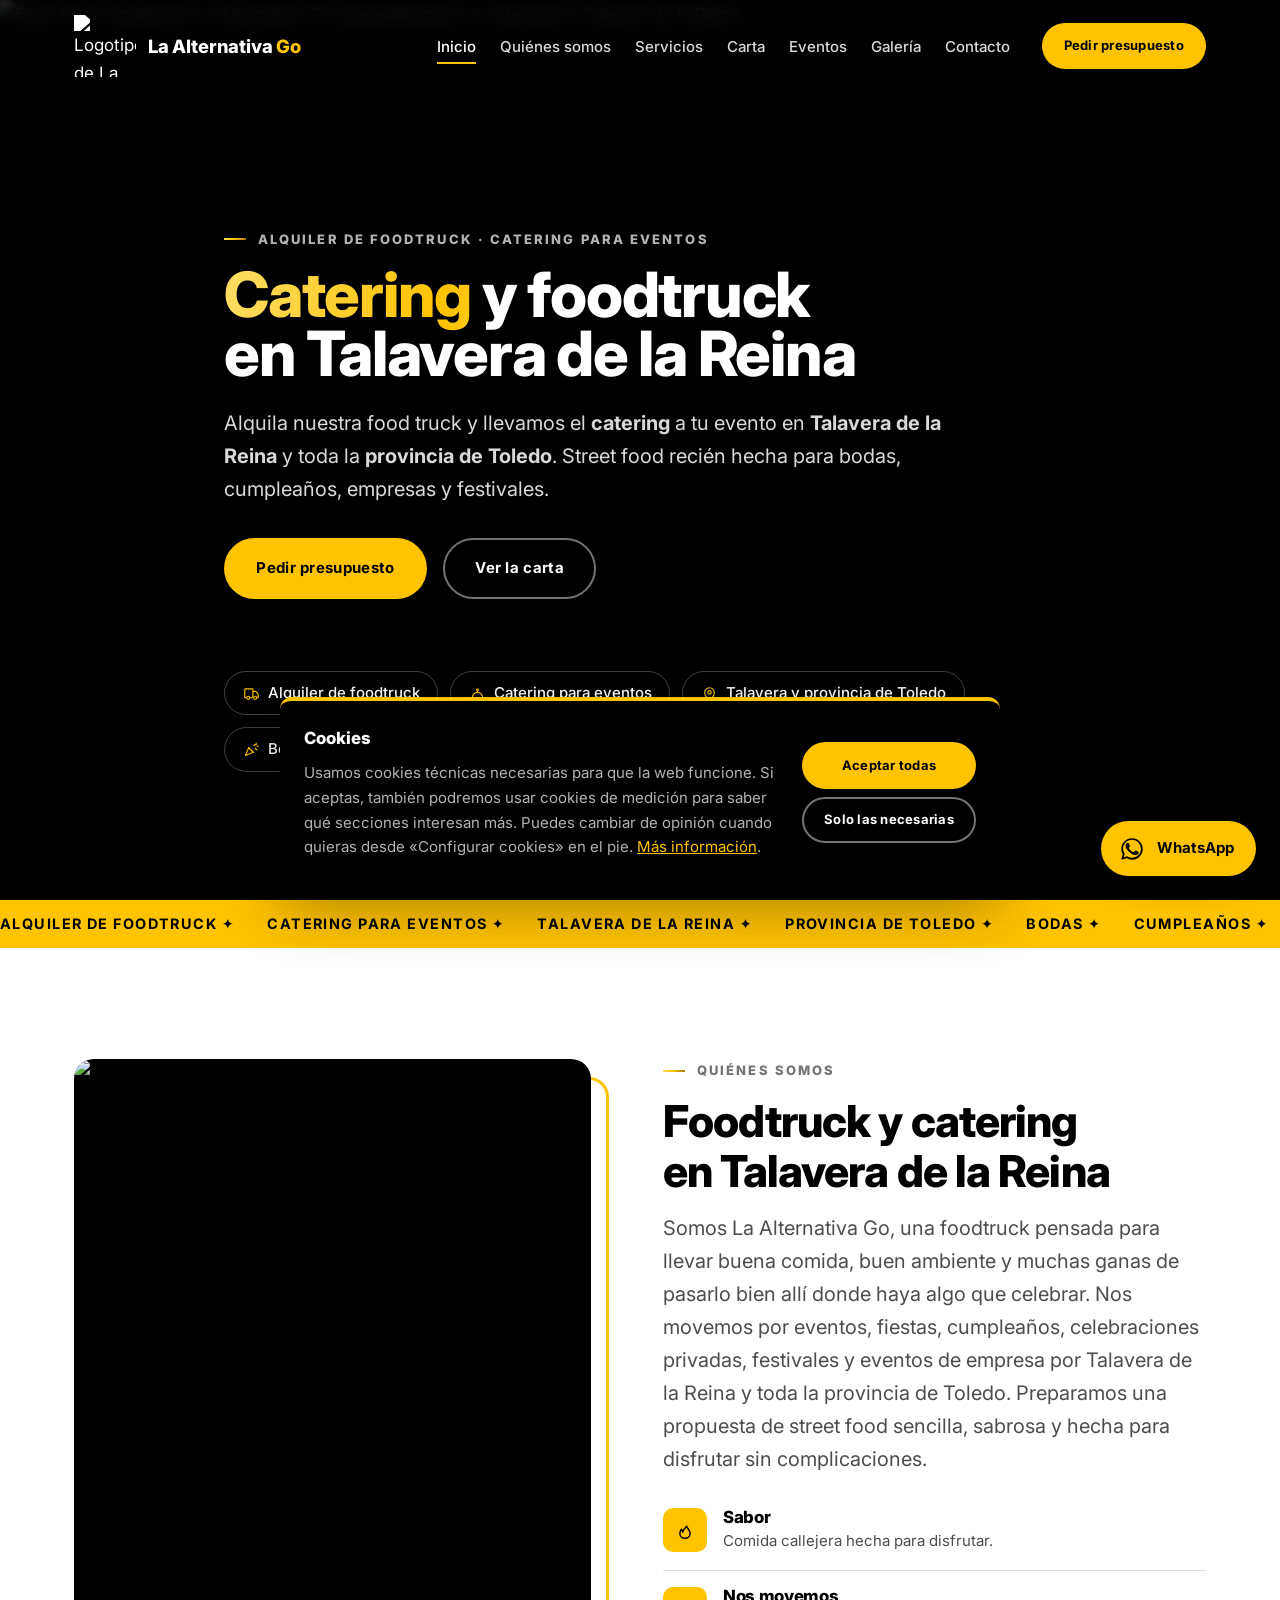
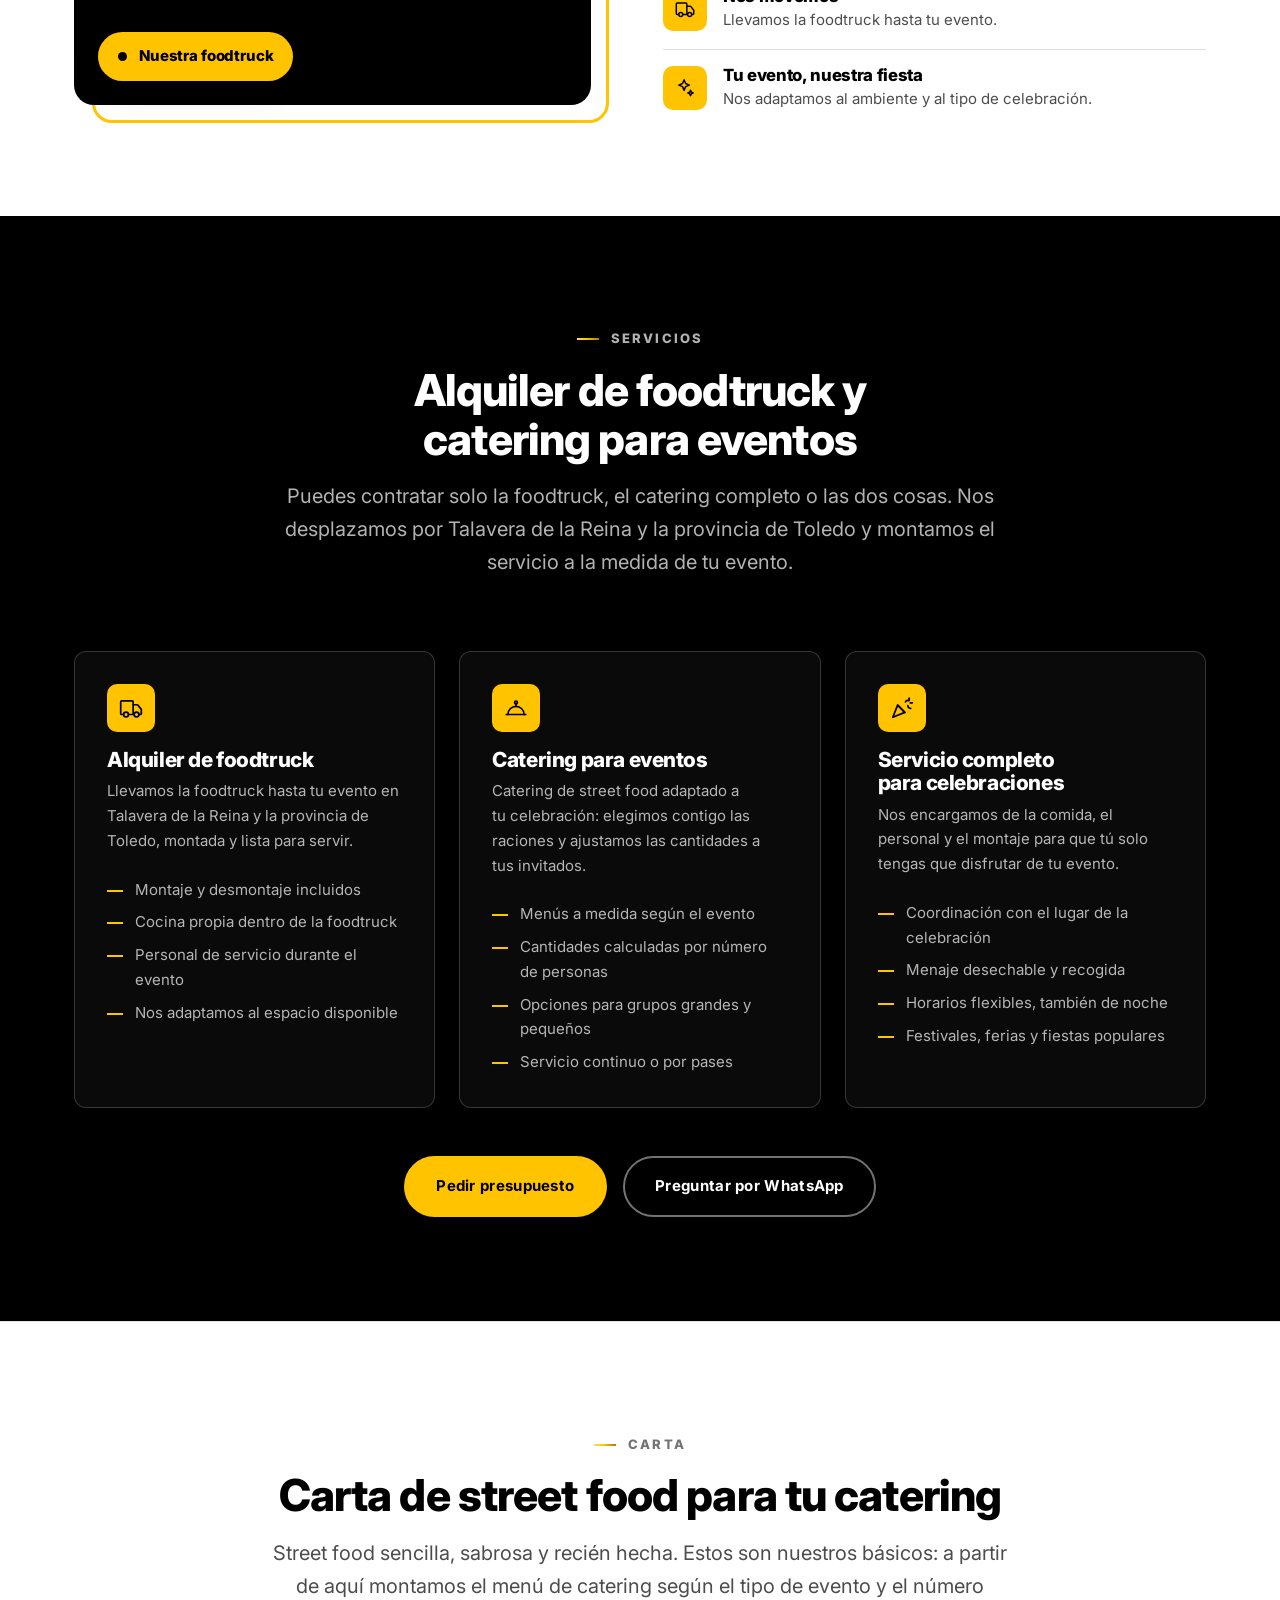
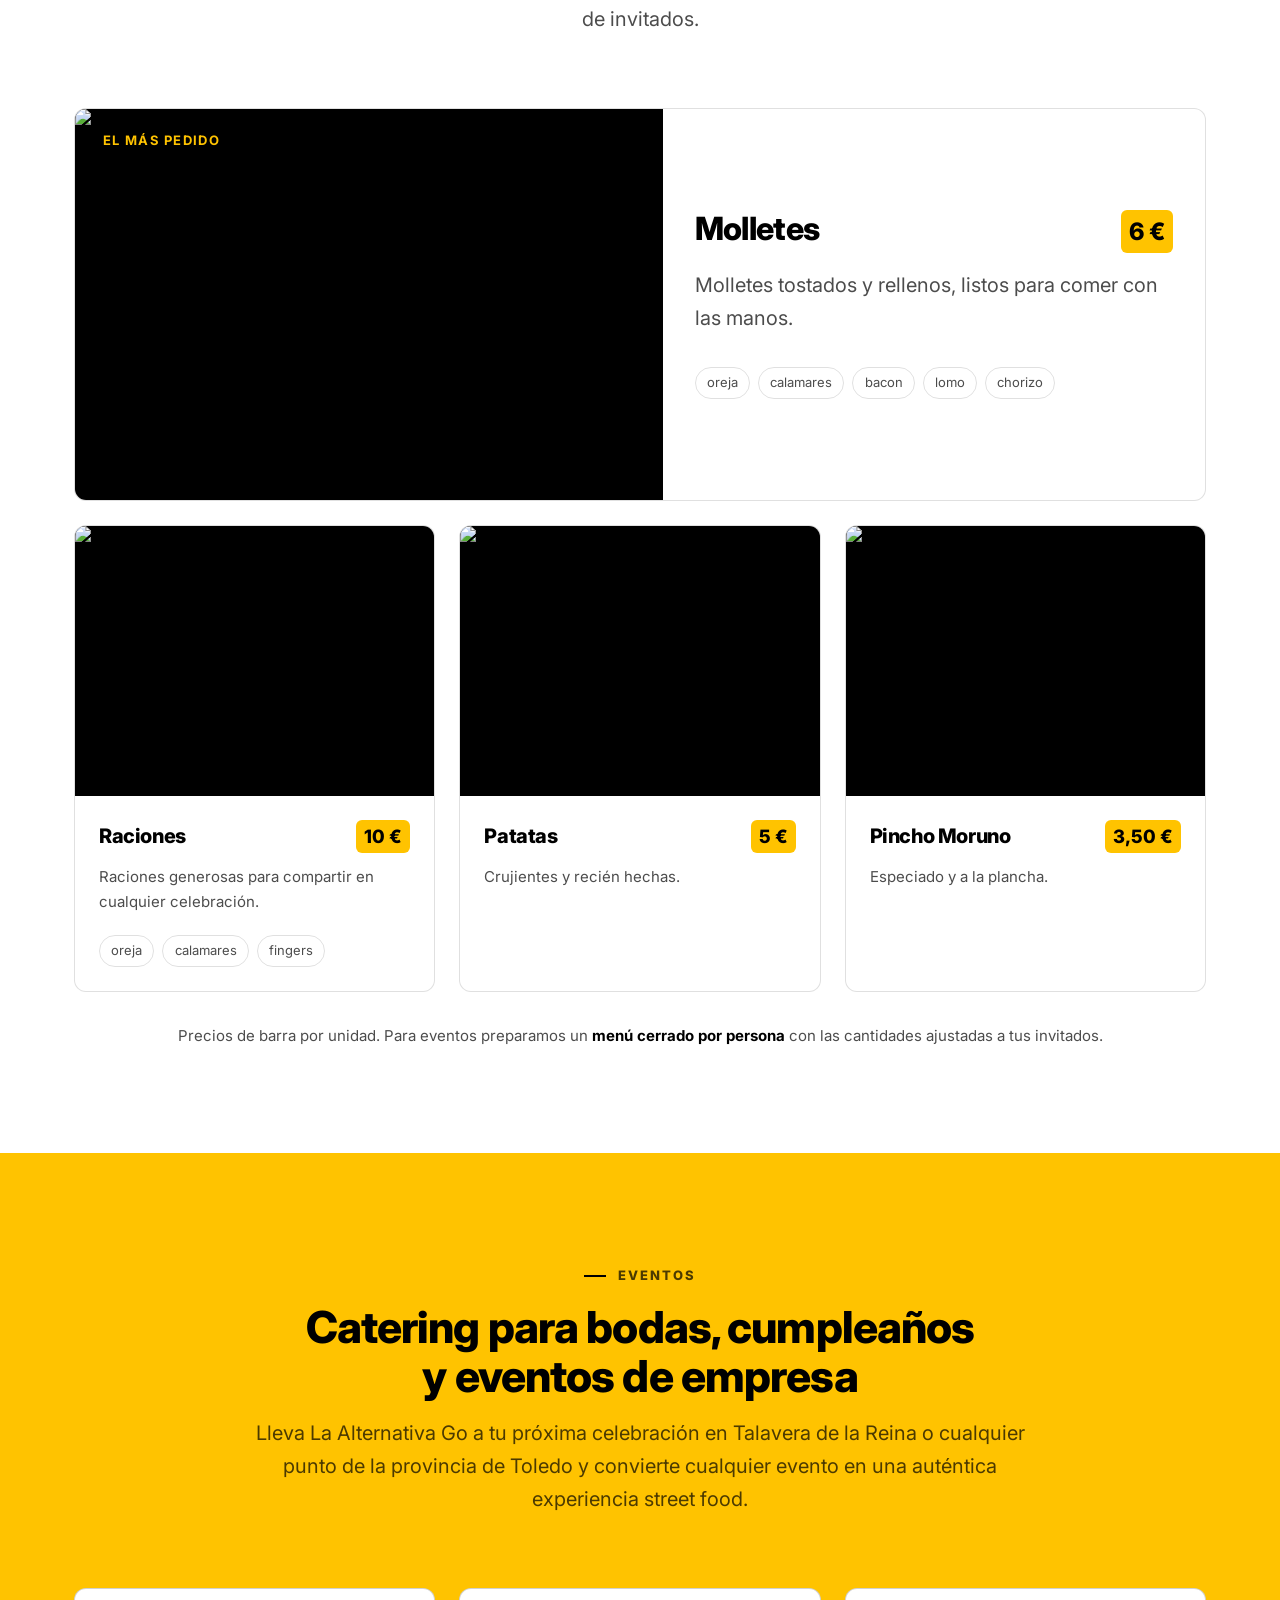
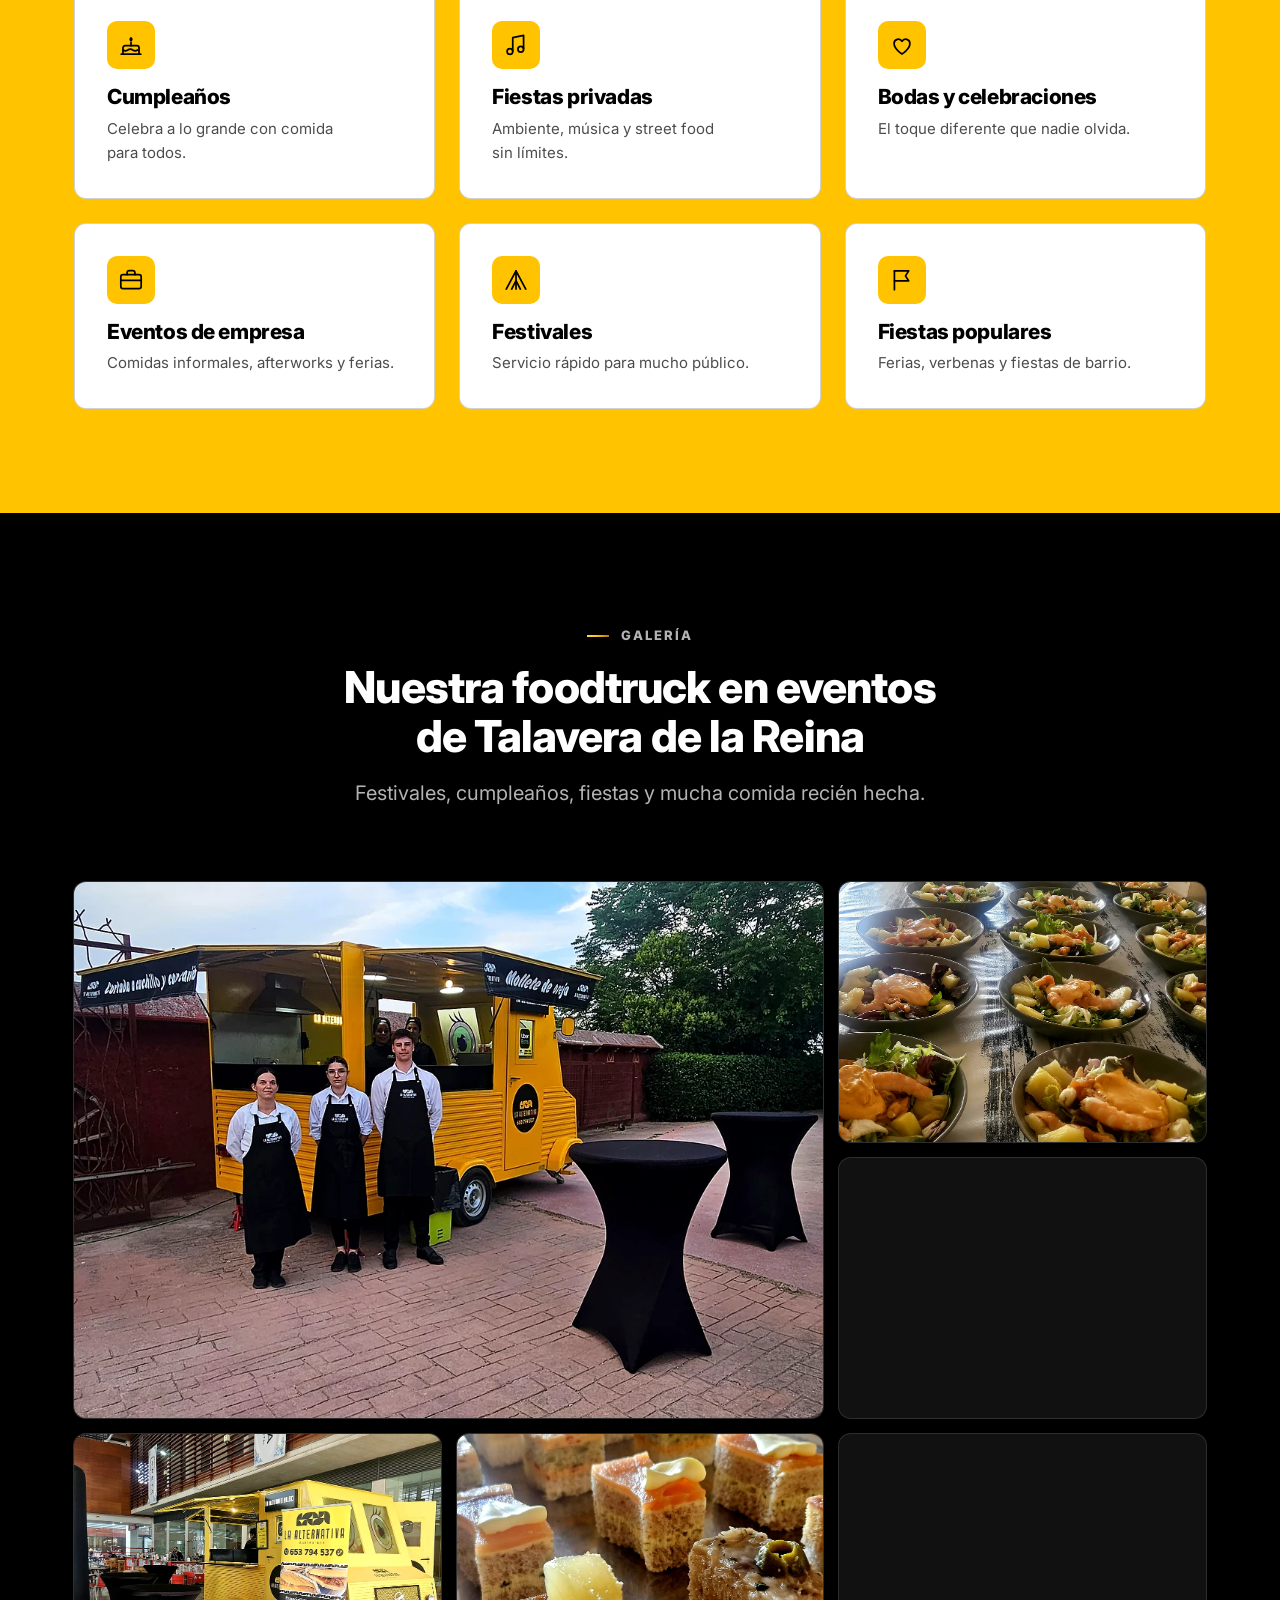
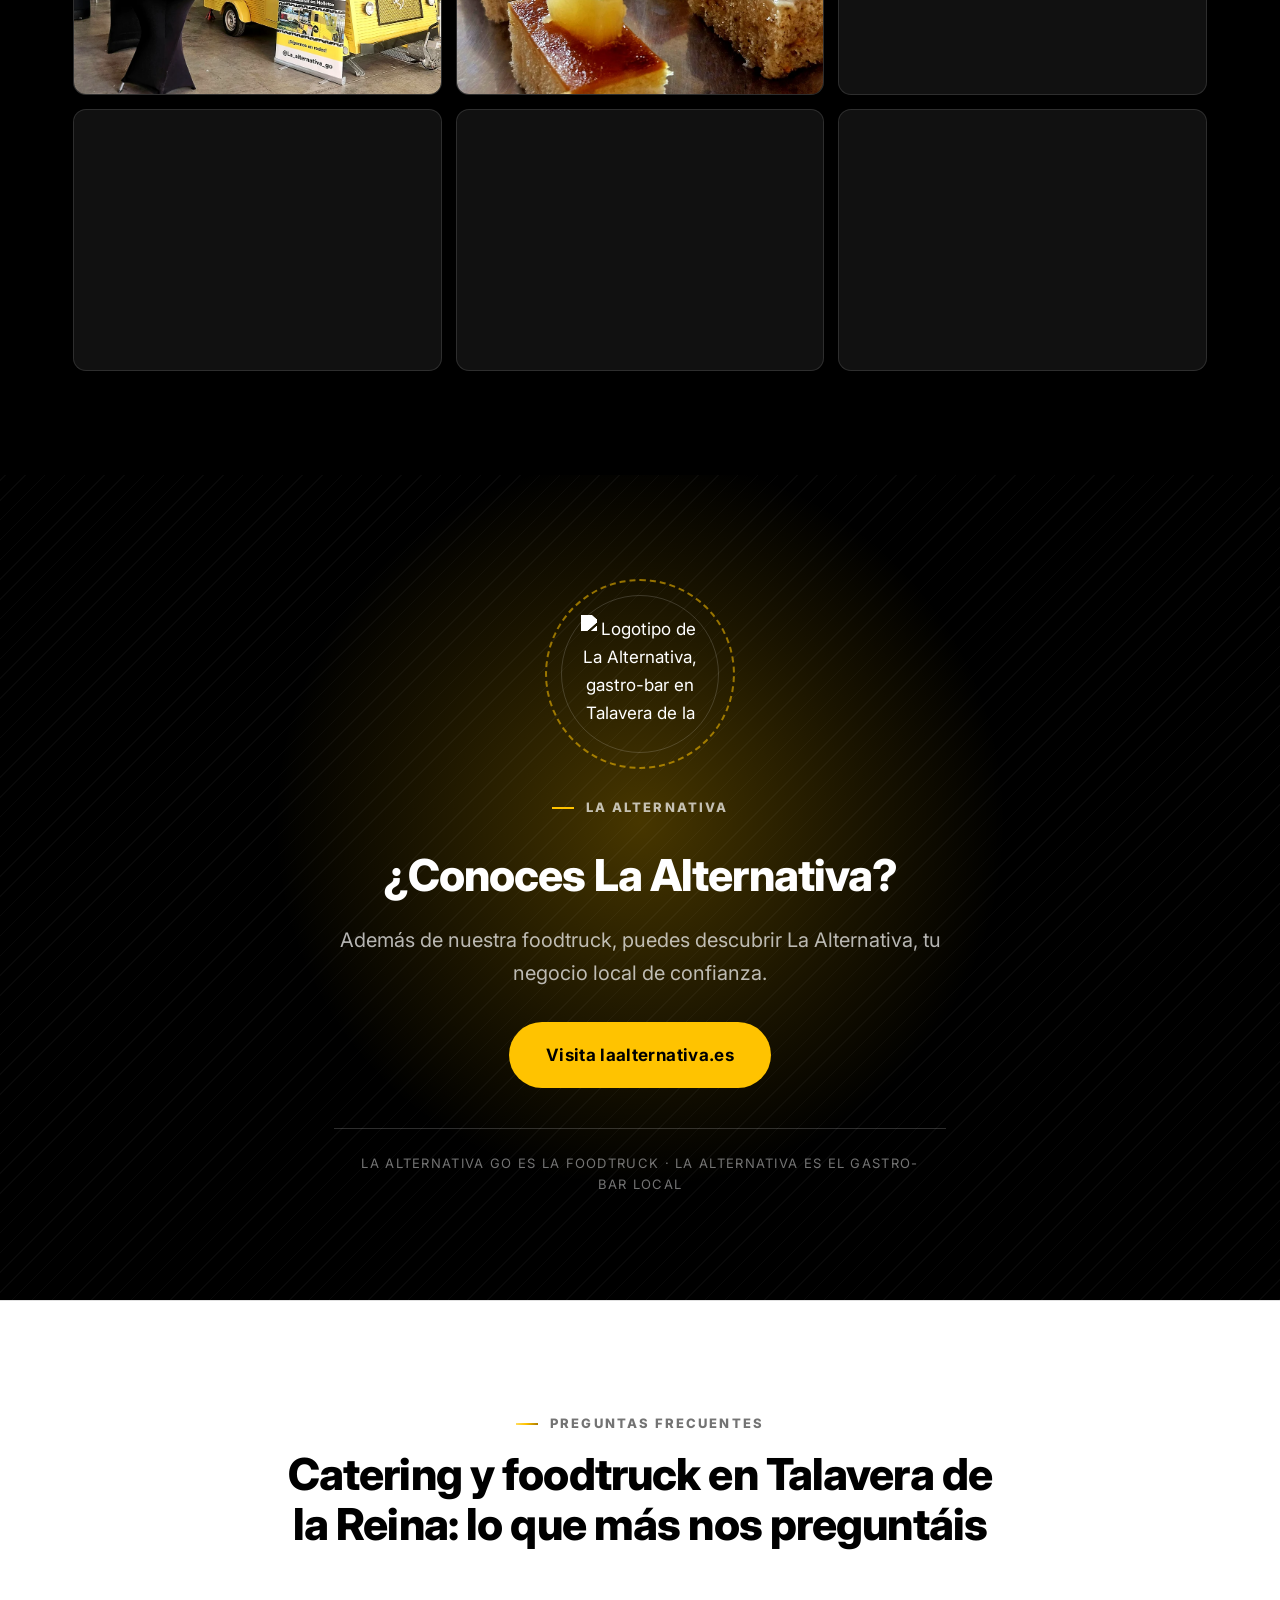
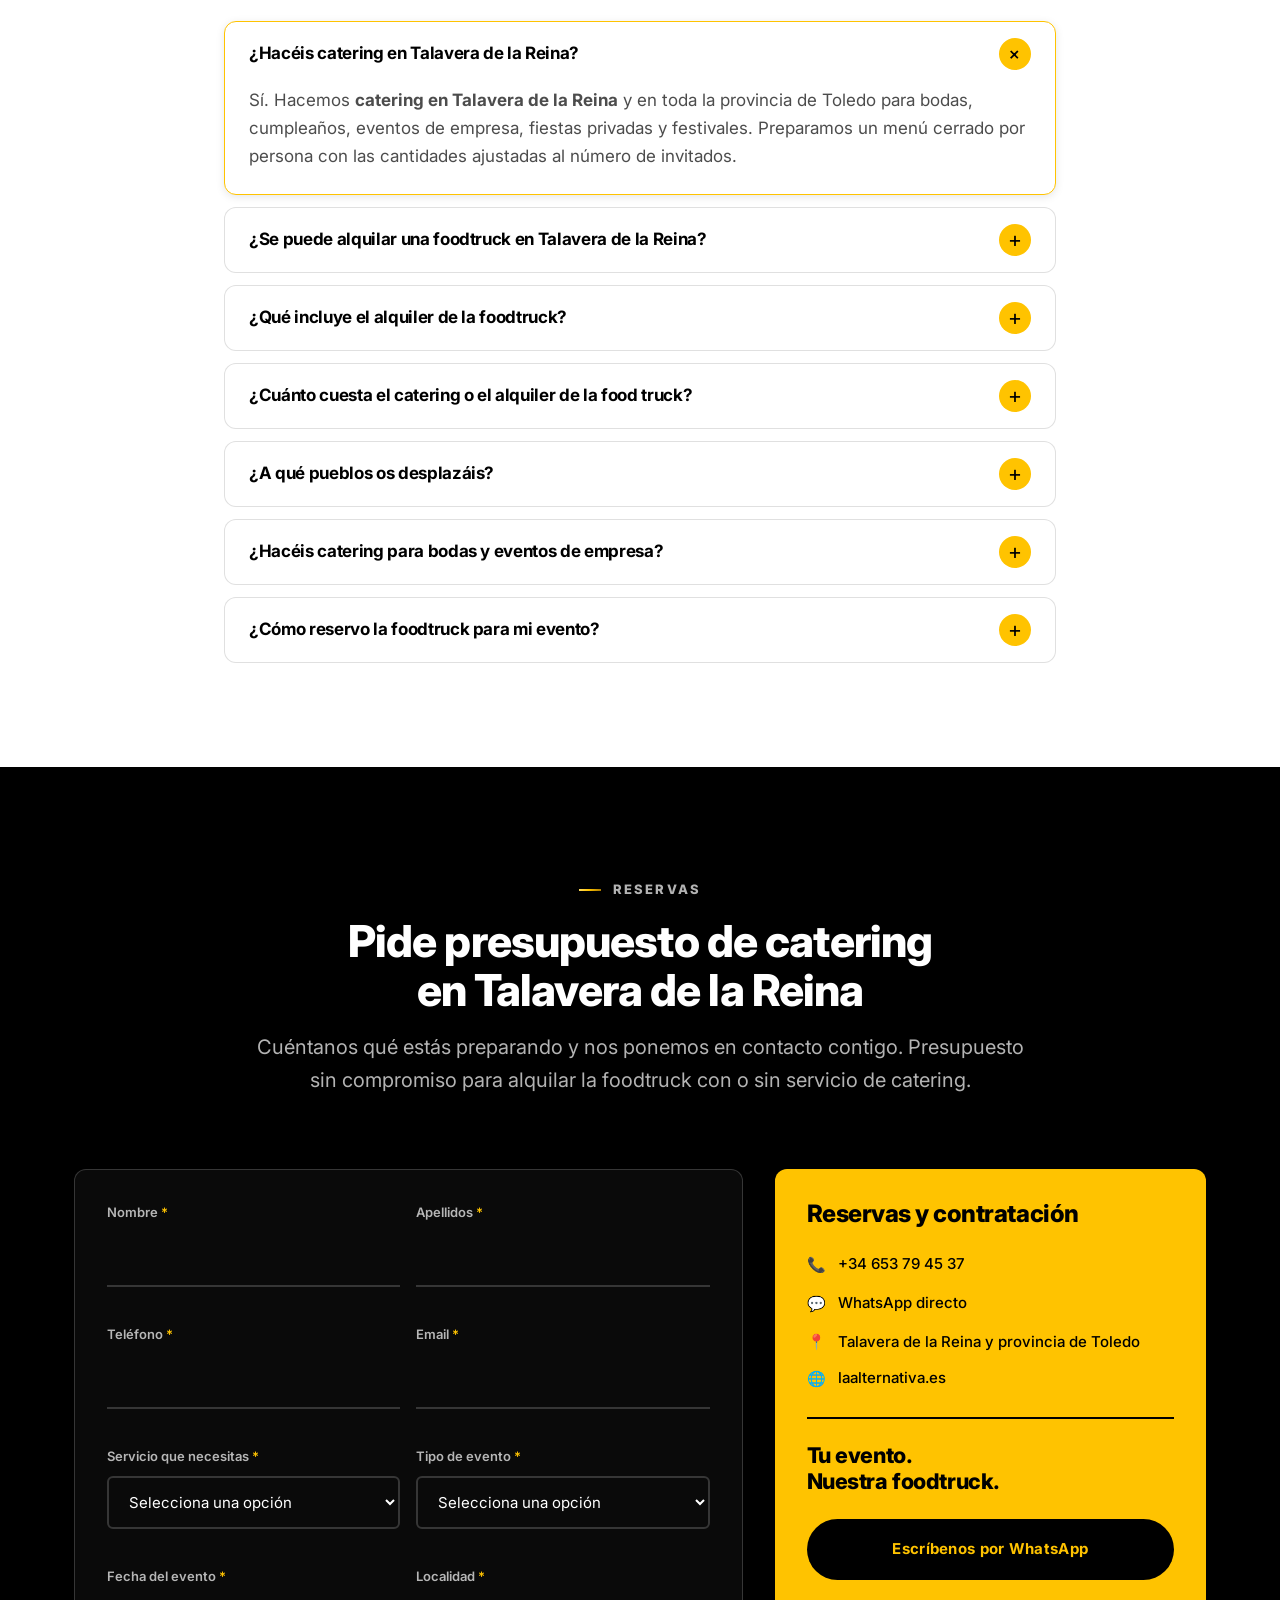
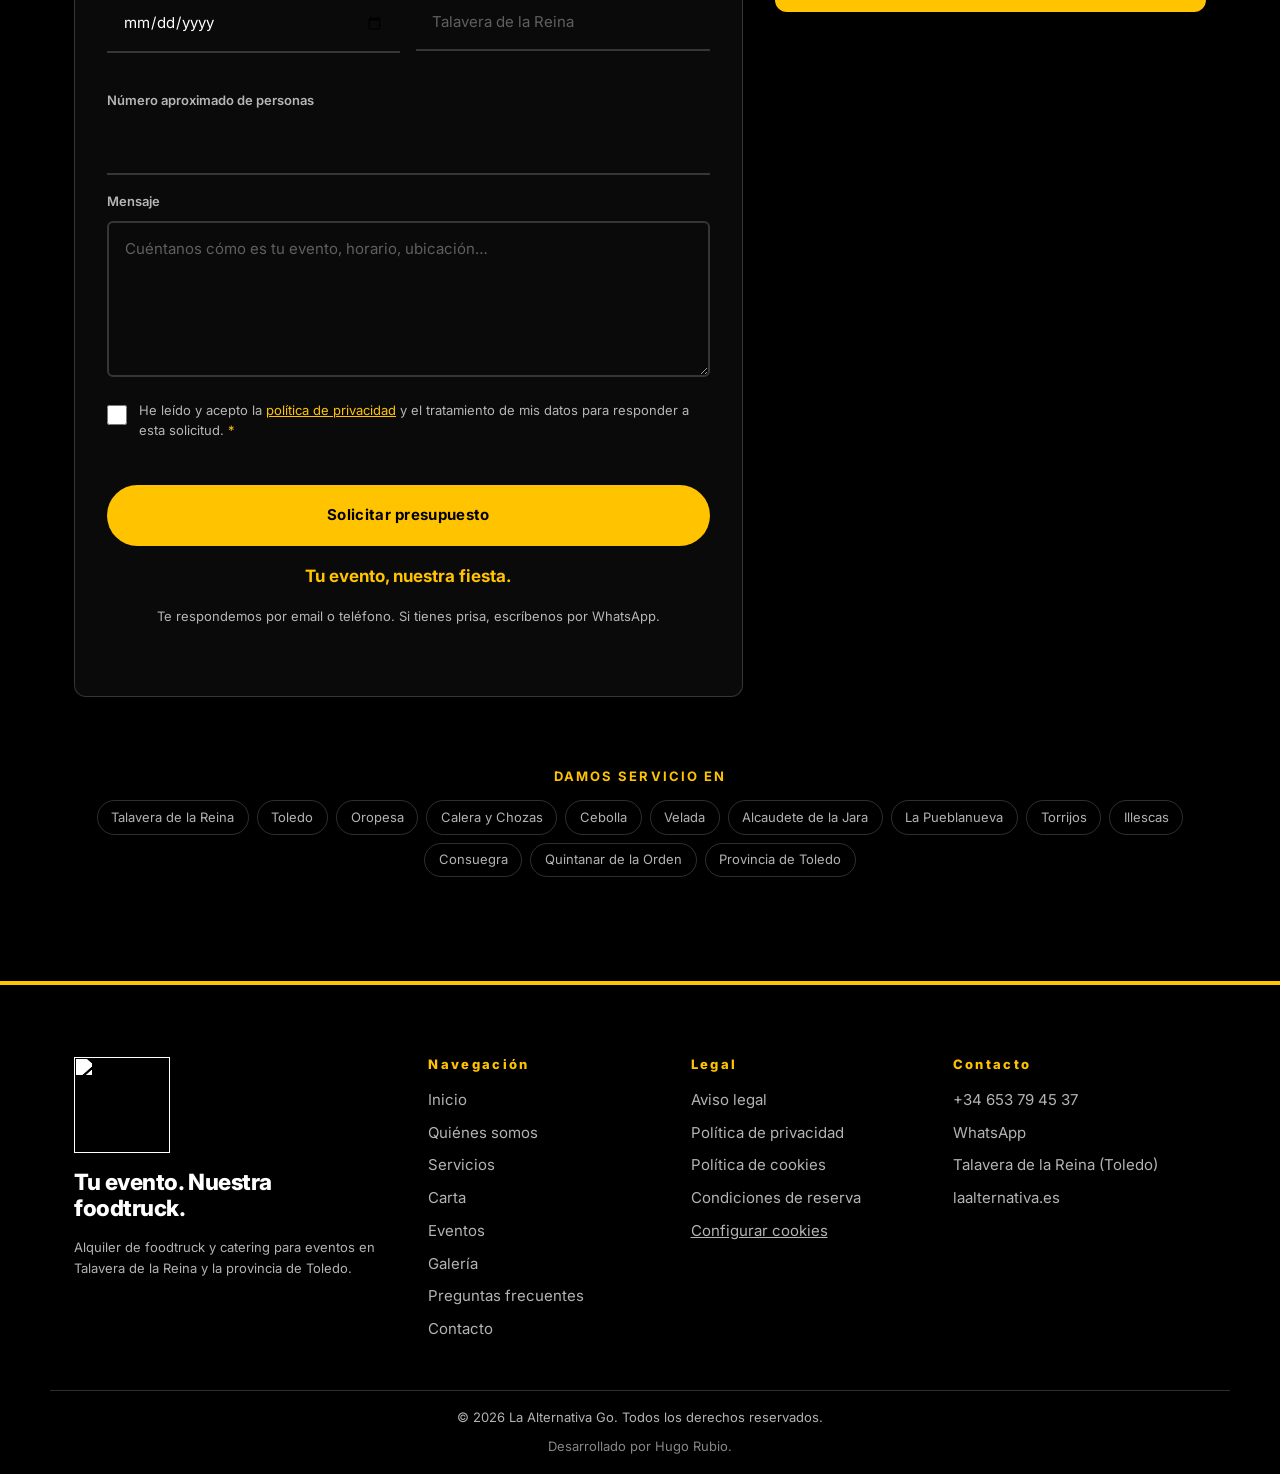
==== commit 7b2f4416: "SEO local: catering y foodtruck en Talavera de la Reina - Título, meta descripción, Open Graph y Twi" ====
--- a/index.html
+++ b/index.html
@@ -6,11 +6,13 @@
   <meta name="viewport" content="width=device-width, initial-scale=1">
 
   <!-- ==================== SEO PRINCIPAL ====================
-       Keyword objetivo: catering y alquiler de foodtruck en Talavera de la Reina
+       Keywords objetivo:
+         1) catering en Talavera de la Reina
+         2) foodtruck / food truck en Talavera de la Reina
        ======================================================= -->
-  <title>Catering y alquiler de foodtruck en Talavera de la Reina | La Alternativa Go</title>
-  <meta name="description" content="Alquiler de foodtruck con catering para eventos en Talavera de la Reina y toda la provincia de Toledo. Bodas, cumpleaños, eventos de empresa y festivales. Pide presupuesto sin compromiso.">
-  <meta name="keywords" content="catering Talavera de la Reina, alquiler foodtruck Talavera, foodtruck eventos Toledo, catering bodas Talavera, catering eventos empresa Toledo, food truck catering Talavera de la Reina">
+  <title>Catering y Foodtruck en Talavera de la Reina | La Alternativa Go</title>
+  <meta name="description" content="Catering en Talavera de la Reina y alquiler de food truck para bodas, cumpleaños, eventos de empresa y festivales. Street food recién hecha en toda la provincia de Toledo. ¡Pide presupuesto!">
+  <meta name="keywords" content="catering Talavera de la Reina, catering en Talavera, foodtruck Talavera de la Reina, food truck Talavera de la Reina, alquiler foodtruck Talavera, foodtruck eventos Toledo, catering bodas Talavera, catering eventos empresa Toledo, food truck catering Talavera de la Reina">
   <link rel="canonical" href="https://www.alternativago.com/">
   <meta name="robots" content="index, follow, max-image-preview:large, max-snippet:-1">
   <meta name="author" content="La Alternativa Go">
@@ -28,16 +30,18 @@
   <meta property="og:locale" content="es_ES">
   <meta property="og:site_name" content="La Alternativa Go">
   <meta property="og:url" content="https://www.alternativago.com/">
-  <meta property="og:title" content="Catering y alquiler de foodtruck en Talavera de la Reina">
-  <meta property="og:description" content="Llevamos nuestra foodtruck y nuestro catering de street food a tu evento en Talavera de la Reina y la provincia de Toledo.">
-  <meta property="og:image" content="https://go-la-alternativa.lovable.app/__l5e/assets-v1/ecceaca8-2824-4d01-a760-b88249148760/foodtruck.jpg">
-  <meta property="og:image:alt" content="Foodtruck de La Alternativa Go en un evento">
+  <meta property="og:title" content="Catering y Foodtruck en Talavera de la Reina | La Alternativa Go">
+  <meta property="og:description" content="Catering y alquiler de food truck para tu evento en Talavera de la Reina y la provincia de Toledo. Bodas, cumpleaños, empresas y festivales.">
+  <meta property="og:image" content="https://www.alternativago.com/assets/img/og-foodtruck-catering-talavera.jpg">
+  <meta property="og:image:width" content="1200">
+  <meta property="og:image:height" content="630">
+  <meta property="og:image:alt" content="Equipo de La Alternativa Go junto a su foodtruck de catering en Talavera de la Reina">
 
   <!-- Twitter -->
   <meta name="twitter:card" content="summary_large_image">
-  <meta name="twitter:title" content="Catering y alquiler de foodtruck en Talavera de la Reina">
-  <meta name="twitter:description" content="Foodtruck y catering de street food para bodas, cumpleaños, empresas y festivales en Toledo.">
-  <meta name="twitter:image" content="https://go-la-alternativa.lovable.app/__l5e/assets-v1/ecceaca8-2824-4d01-a760-b88249148760/foodtruck.jpg">
+  <meta name="twitter:title" content="Catering y Foodtruck en Talavera de la Reina | La Alternativa Go">
+  <meta name="twitter:description" content="Catering y alquiler de food truck para bodas, cumpleaños, empresas y festivales en Talavera de la Reina y Toledo.">
+  <meta name="twitter:image" content="https://www.alternativago.com/assets/img/og-foodtruck-catering-talavera.jpg">
 
   <link rel="icon" href="https://go-la-alternativa.lovable.app/__l5e/assets-v1/32ec6c4f-a5d9-499d-bb40-7dfcc9fcb85c/logo.png">
   <link rel="preconnect" href="https://fonts.googleapis.com">
@@ -63,13 +67,19 @@
         "@type": ["LocalBusiness", "FoodEstablishment"],
         "@id": "https://www.alternativago.com/#negocio",
         "name": "La Alternativa Go",
-        "alternateName": "La Alternativa Go — Foodtruck y catering",
-        "description": "Alquiler de foodtruck y catering de street food para eventos en Talavera de la Reina y la provincia de Toledo.",
+        "alternateName": ["La Alternativa Go — Foodtruck y catering", "La Alternativa Food Truck"],
+        "description": "Catering en Talavera de la Reina y alquiler de foodtruck (food truck) con street food para bodas, cumpleaños, eventos de empresa y festivales en toda la provincia de Toledo.",
+        "slogan": "Tu evento. Nuestra foodtruck.",
         "url": "https://www.alternativago.com/",
         "telephone": "+34653794537",
         "priceRange": "€€",
         "servesCuisine": ["Street food", "Española"],
-        "image": "https://go-la-alternativa.lovable.app/__l5e/assets-v1/ecceaca8-2824-4d01-a760-b88249148760/foodtruck.jpg",
+        "image": [
+          "https://www.alternativago.com/assets/img/og-foodtruck-catering-talavera.jpg",
+          "https://www.alternativago.com/assets/img/galeria/16-equipo-foodtruck-evento.webp",
+          "https://www.alternativago.com/assets/img/galeria/04-ensaladas-langostinos.webp",
+          "https://www.alternativago.com/assets/img/galeria/03-foodtruck-roll-up.webp"
+        ],
         "logo": "https://go-la-alternativa.lovable.app/__l5e/assets-v1/32ec6c4f-a5d9-499d-bb40-7dfcc9fcb85c/logo.png",
         "address": {
           "@type": "PostalAddress",
@@ -84,8 +94,29 @@
         },
         "areaServed": [
           { "@type": "City", "name": "Talavera de la Reina" },
+          { "@type": "City", "name": "Toledo" },
+          { "@type": "City", "name": "Oropesa" },
+          { "@type": "City", "name": "Calera y Chozas" },
+          { "@type": "City", "name": "Cebolla" },
+          { "@type": "City", "name": "Velada" },
+          { "@type": "City", "name": "Alcaudete de la Jara" },
+          { "@type": "City", "name": "La Pueblanueva" },
+          { "@type": "City", "name": "Torrijos" },
+          { "@type": "City", "name": "Illescas" },
+          { "@type": "City", "name": "Consuegra" },
+          { "@type": "City", "name": "Quintanar de la Orden" },
           { "@type": "AdministrativeArea", "name": "Provincia de Toledo" }
         ],
+        "knowsAbout": [
+          "Catering en Talavera de la Reina",
+          "Alquiler de foodtruck",
+          "Food truck para eventos",
+          "Catering para bodas",
+          "Catering para eventos de empresa",
+          "Street food"
+        ],
+        "hasOfferCatalog": { "@id": "https://www.alternativago.com/#servicios" },
+        "hasMenu": { "@id": "https://www.alternativago.com/#carta" },
         "sameAs": ["https://laalternativa.es"],
         "potentialAction": {
           "@type": "ReserveAction",
@@ -148,19 +179,19 @@
     <section class="hero" id="inicio" aria-labelledby="titulo-inicio">
       <div class="hero__media">
         <img src="https://go-la-alternativa.lovable.app/__l5e/assets-v1/ecceaca8-2824-4d01-a760-b88249148760/foodtruck.jpg"
-             alt="Foodtruck amarilla de La Alternativa Go preparada para un catering en Talavera de la Reina"
+             alt="Food truck amarilla de La Alternativa Go preparada para un catering en Talavera de la Reina"
              fetchpriority="high" width="1600" height="900">
       </div>
 
       <div class="container hero__inner">
-        <p class="eyebrow" data-reveal>Foodtruck y catering · Talavera de la Reina</p>
+        <p class="eyebrow" data-reveal>Alquiler de foodtruck · Catering para eventos</p>
 
         <h1 class="hero__title" id="titulo-inicio" data-reveal>
-          Alquiler de foodtruck con <span class="hl">catering</span><br>para eventos
+          <span class="hl">Catering</span> y foodtruck<br>en Talavera de la Reina
         </h1>
 
         <p class="hero__text" data-reveal>
-          Llevamos nuestra foodtruck, nuestra cocina y nuestras ganas de fiesta a tus eventos en
+          Alquila nuestra food truck y llevamos el <strong>catering</strong> a tu evento en
           <strong>Talavera de la Reina</strong> y toda la <strong>provincia de Toledo</strong>.
           Street food recién hecha para bodas, cumpleaños, empresas y festivales.
         </p>
@@ -181,7 +212,7 @@
         "@context": "https://schema.org",
         "@type": "WebPage",
         "@id": "https://www.alternativago.com/#inicio",
-        "name": "Alquiler de foodtruck con catering para eventos en Talavera de la Reina",
+        "name": "Catering y foodtruck en Talavera de la Reina",
         "description": "Foodtruck de street food y catering para eventos en Talavera de la Reina y la provincia de Toledo.",
         "about": { "@id": "https://www.alternativago.com/#negocio" }
       }
@@ -409,7 +440,7 @@
         <header class="section__head" data-reveal>
           <p class="eyebrow">Galería</p>
           <h2 class="section__title" id="titulo-galeria">
-            Nuestra foodtruck en eventos de Talavera y Toledo
+            Nuestra foodtruck en eventos de Talavera de la Reina
           </h2>
           <p class="section__lead">Festivales, cumpleaños, fiestas y mucha comida recién hecha.</p>
         </header>
@@ -423,7 +454,7 @@
         "@context": "https://schema.org",
         "@type": "ImageGallery",
         "@id": "https://www.alternativago.com/#galeria",
-        "name": "Galería de eventos de La Alternativa Go",
+        "name": "Galería de catering y foodtruck en eventos de Talavera de la Reina",
         "about": { "@id": "https://www.alternativago.com/#negocio" }
       }
       </script>
@@ -467,6 +498,119 @@
         "name": "La Alternativa",
         "url": "https://laalternativa.es",
         "subOrganization": { "@id": "https://www.alternativago.com/#negocio" }
+      }
+      </script>
+    </section>
+
+    <!-- ============================================================
+         PREGUNTAS FRECUENTES
+         SEO: responde a "catering en Talavera de la Reina" y
+         "foodtruck / food truck en Talavera de la Reina" + FAQPage
+         ============================================================ -->
+    <section class="section" id="preguntas-frecuentes" aria-labelledby="titulo-faq">
+      <div class="container faq__inner">
+        <header class="section__head" data-reveal>
+          <p class="eyebrow">Preguntas frecuentes</p>
+          <h2 class="section__title" id="titulo-faq">
+            Catering y foodtruck en Talavera de la Reina: lo que más nos preguntáis
+          </h2>
+        </header>
+
+        <div class="faq" data-reveal>
+          <details class="faq__item" open>
+            <summary class="faq__q"><h3>¿Hacéis catering en Talavera de la Reina?</h3></summary>
+            <div class="faq__a"><p>Sí. Hacemos <strong>catering en Talavera de la Reina</strong> y en toda la provincia de Toledo para bodas, cumpleaños, eventos de empresa, fiestas privadas y festivales. Preparamos un menú cerrado por persona con las cantidades ajustadas al número de invitados.</p></div>
+          </details>
+          <details class="faq__item">
+            <summary class="faq__q"><h3>¿Se puede alquilar una foodtruck en Talavera de la Reina?</h3></summary>
+            <div class="faq__a"><p>Sí. Puedes <strong>alquilar nuestra foodtruck (food truck) en Talavera de la Reina</strong> solo con el servicio de barra o junto con el catering completo. La llevamos hasta tu evento, la montamos y la dejamos lista para servir.</p></div>
+          </details>
+          <details class="faq__item">
+            <summary class="faq__q"><h3>¿Qué incluye el alquiler de la foodtruck?</h3></summary>
+            <div class="faq__a"><p>Incluye el montaje y desmontaje, la cocina propia dentro de la foodtruck y el personal de servicio durante el evento. Nos adaptamos al espacio disponible, nos coordinamos con el lugar de la celebración, ponemos el menaje desechable y nos encargamos de la recogida.</p></div>
+          </details>
+          <details class="faq__item">
+            <summary class="faq__q"><h3>¿Cuánto cuesta el catering o el alquiler de la food truck?</h3></summary>
+            <div class="faq__a"><p>Depende del número de invitados, del menú y del lugar del evento, así que preparamos cada <strong>presupuesto sin compromiso</strong>. Como referencia, en barra los molletes cuestan 6&nbsp;€ y las raciones 10&nbsp;€; para eventos hacemos un precio cerrado por persona.</p></div>
+          </details>
+          <details class="faq__item">
+            <summary class="faq__q"><h3>¿A qué pueblos os desplazáis?</h3></summary>
+            <div class="faq__a"><p>Estamos en Talavera de la Reina y nos movemos por toda la provincia de Toledo: Toledo, Oropesa, Calera y Chozas, Cebolla, Velada, Alcaudete de la Jara, La Pueblanueva, Torrijos, Illescas, Consuegra y Quintanar de la Orden, entre otros.</p></div>
+          </details>
+          <details class="faq__item">
+            <summary class="faq__q"><h3>¿Hacéis catering para bodas y eventos de empresa?</h3></summary>
+            <div class="faq__a"><p>Sí. Hacemos <strong>catering para bodas</strong> y celebraciones familiares, y también para <strong>eventos de empresa</strong>: comidas informales, afterworks, ferias, desayunos y cócteles. Trabajamos con horarios flexibles, también de noche.</p></div>
+          </details>
+          <details class="faq__item">
+            <summary class="faq__q"><h3>¿Cómo reservo la foodtruck para mi evento?</h3></summary>
+            <div class="faq__a"><p>Rellena el <a href="#contacto">formulario de presupuesto</a>, llámanos al <a href="tel:+34653794537">+34 653 79 45 37</a> o escríbenos por WhatsApp. Cuéntanos la fecha, el lugar y el número de invitados y te respondemos con una propuesta.</p></div>
+          </details>
+        </div>
+      </div>
+
+      <script type="application/ld+json">
+      {
+        "@context": "https://schema.org",
+        "@type": "FAQPage",
+        "@id": "https://www.alternativago.com/#preguntas-frecuentes",
+        "mainEntity": [
+          {
+            "@type": "Question",
+            "name": "¿Hacéis catering en Talavera de la Reina?",
+            "acceptedAnswer": {
+              "@type": "Answer",
+              "text": "Sí. Hacemos catering en Talavera de la Reina y en toda la provincia de Toledo para bodas, cumpleaños, eventos de empresa, fiestas privadas y festivales. Preparamos un menú cerrado por persona con las cantidades ajustadas al número de invitados."
+            }
+          },
+          {
+            "@type": "Question",
+            "name": "¿Se puede alquilar una foodtruck en Talavera de la Reina?",
+            "acceptedAnswer": {
+              "@type": "Answer",
+              "text": "Sí. Puedes alquilar nuestra foodtruck (food truck) en Talavera de la Reina solo con el servicio de barra o junto con el catering completo. La llevamos hasta tu evento, la montamos y la dejamos lista para servir."
+            }
+          },
+          {
+            "@type": "Question",
+            "name": "¿Qué incluye el alquiler de la foodtruck?",
+            "acceptedAnswer": {
+              "@type": "Answer",
+              "text": "Incluye el montaje y desmontaje, la cocina propia dentro de la foodtruck y el personal de servicio durante el evento. Nos adaptamos al espacio disponible, nos coordinamos con el lugar de la celebración, ponemos el menaje desechable y nos encargamos de la recogida."
+            }
+          },
+          {
+            "@type": "Question",
+            "name": "¿Cuánto cuesta el catering o el alquiler de la food truck?",
+            "acceptedAnswer": {
+              "@type": "Answer",
+              "text": "Depende del número de invitados, del menú y del lugar del evento, así que preparamos cada presupuesto sin compromiso. Como referencia, en barra los molletes cuestan 6 € y las raciones 10 €; para eventos hacemos un precio cerrado por persona."
+            }
+          },
+          {
+            "@type": "Question",
+            "name": "¿A qué pueblos os desplazáis?",
+            "acceptedAnswer": {
+              "@type": "Answer",
+              "text": "Estamos en Talavera de la Reina y nos movemos por toda la provincia de Toledo: Toledo, Oropesa, Calera y Chozas, Cebolla, Velada, Alcaudete de la Jara, La Pueblanueva, Torrijos, Illescas, Consuegra y Quintanar de la Orden, entre otros."
+            }
+          },
+          {
+            "@type": "Question",
+            "name": "¿Hacéis catering para bodas y eventos de empresa?",
+            "acceptedAnswer": {
+              "@type": "Answer",
+              "text": "Sí. Hacemos catering para bodas y celebraciones familiares, y también para eventos de empresa: comidas informales, afterworks, ferias, desayunos y cócteles. Trabajamos con horarios flexibles, también de noche."
+            }
+          },
+          {
+            "@type": "Question",
+            "name": "¿Cómo reservo la foodtruck para mi evento?",
+            "acceptedAnswer": {
+              "@type": "Answer",
+              "text": "Rellena el formulario de presupuesto, llámanos al +34 653 79 45 37 o escríbenos por WhatsApp. Cuéntanos la fecha, el lugar y el número de invitados y te respondemos con una propuesta."
+            }
+          }
+        ]
       }
       </script>
     </section>
@@ -670,6 +814,7 @@
           <li><a href="#carta">Carta</a></li>
           <li><a href="#eventos">Eventos</a></li>
           <li><a href="#galeria">Galería</a></li>
+          <li><a href="#preguntas-frecuentes">Preguntas frecuentes</a></li>
           <li><a href="#contacto">Contacto</a></li>
         </ul>
       </nav>
--- a/assets/css/components.css
+++ b/assets/css/components.css
@@ -31,11 +31,10 @@
   font-size: var(--fs-sm);
   letter-spacing: .02em;
   text-align: center;
-  transition: color .3s var(--ease), transform .3s var(--ease),
-              box-shadow .3s var(--ease), border-color .3s var(--ease);
-}
-
-/* Capa de color que entra deslizándose desde la izquierda */
+  transition: color .3s var(--ease), transform .25s var(--ease),
+              box-shadow .25s var(--ease), border-color .3s var(--ease);
+}
+
 .btn::before {
   content: "";
   position: absolute;
@@ -43,47 +42,23 @@
   z-index: -1;
   background: var(--btn-fill);
   transform: translateX(-101%);
-  transition: transform .45s var(--ease);
-}
-
-/* Brillo diagonal que cruza el botón al pasar el ratón */
-.btn::after {
-  content: "";
-  position: absolute;
-  inset: 0;
-  z-index: 2;
-  background: linear-gradient(115deg, transparent 30%, rgba(255, 255, 255, .5) 50%, transparent 70%);
-  transform: translateX(-140%);
-  pointer-events: none;
+  transition: transform .4s var(--ease);
 }
 
 .btn:hover::before,
 .btn:focus-visible::before { transform: translateX(0); }
-
-.btn:hover::after,
-.btn:focus-visible::after { animation: btnSheen .9s var(--ease); }
-
-@keyframes btnSheen {
-  from { transform: translateX(-140%); }
-  to   { transform: translateX(140%); }
-}
 
 .btn:hover,
 .btn:focus-visible {
   color: var(--btn-fg-hover);
   transform: translateY(-3px);
-  box-shadow: var(--glow);
+  box-shadow: var(--shadow);
 }
 
 .btn:active { transform: translateY(-1px); }
-
-@media (prefers-reduced-motion: reduce) {
-  .btn:hover::after, .btn:focus-visible::after { animation: none; }
-}
 
 /* Amarillo → se rellena de negro */
 .btn--primary { --btn-bg: var(--c-yellow); --btn-fg: var(--c-black); }
-.btn--primary { background-image: var(--grad-gold); }
 
 /* Negro → se rellena de amarillo */
 .btn--dark {
@@ -120,17 +95,14 @@
    Efecto: se elevan y una barra amarilla crece de izquierda a derecha arriba.
    ========================================================================== */
 .card {
-  --rx: 0deg;
-  --ry: 0deg;
   position: relative;
   background: var(--c-white);
   border: 1px solid var(--c-ink-12);
   border-radius: var(--radius);
   padding: var(--sp-6);
   overflow: hidden;
-  transform: perspective(1000px) rotateX(var(--rx)) rotateY(var(--ry)) translateY(0);
-  transition: transform .45s var(--ease), box-shadow .45s var(--ease),
-              border-color .45s var(--ease);
+  transition: transform .35s var(--ease), box-shadow .35s var(--ease),
+              border-color .35s var(--ease);
 }
 
 .card::after {
@@ -140,49 +112,24 @@
   left: 0;
   width: 100%;
   height: 4px;
-  background: var(--grad-gold);
+  background: var(--c-yellow);
   transform: scaleX(0);
   transform-origin: left;
-  transition: transform .5s var(--ease);
-}
-
-/* Halo suave que aparece detrás de la tarjeta al pasar el ratón */
-.card::before {
-  content: "";
-  position: absolute;
-  inset: -40% -40% auto auto;
-  width: 55%;
-  aspect-ratio: 1;
-  background: radial-gradient(circle, rgba(255, 195, 0, .16), transparent 70%);
-  opacity: 0;
-  transition: opacity .5s var(--ease);
-  pointer-events: none;
-  z-index: 0;
-}
-
-.card > * { position: relative; z-index: 1; }
-
-.card:hover {
-  transform: perspective(1000px) rotateX(var(--rx)) rotateY(var(--ry)) translateY(-10px);
-  box-shadow: var(--shadow), var(--glow-sm);
-}
+  transition: transform .45s var(--ease);
+}
+
+.card:hover { transform: translateY(-8px); box-shadow: var(--shadow); }
 .card:hover::after { transform: scaleX(1); }
-.card:hover::before { opacity: 1; }
 
 .section--dark .card {
-  background: rgba(255, 255, 255, .045);
+  background: rgba(255, 255, 255, .04);
   color: var(--c-white);
   border-color: var(--c-paper-18);
-  backdrop-filter: blur(6px);
-}
-.section--dark .card:hover {
-  border-color: rgba(255, 195, 0, .45);
-  background: rgba(255, 255, 255, .07);
-}
-
-.section--yellow .card { border-color: rgba(0, 0, 0, .18); background: rgba(255, 255, 255, .55); backdrop-filter: blur(4px); }
+}
+.section--dark .card:hover { border-color: rgba(255, 255, 255, .35); }
+
+.section--yellow .card { border-color: rgba(0, 0, 0, .18); }
 .section--yellow .card::after { background: var(--c-black); }
-.section--yellow .card:hover { border-color: var(--c-black); }
 
 /* Icono: cuadrado amarillo con el trazo en negro. Mismo tamaño en toda la web. */
 .card__icon {
@@ -192,24 +139,15 @@
   width: 48px;
   height: 48px;
   border-radius: 10px;
-  background: var(--grad-gold);
+  background: var(--c-yellow);
   color: var(--c-black);
   margin-bottom: var(--sp-4);
-  box-shadow: 0 6px 16px rgba(255, 195, 0, .3);
-  transition: transform .4s var(--ease-spring), box-shadow .4s var(--ease);
+  transition: transform .35s var(--ease);
 }
 
 .card__icon svg { width: 26px; height: 26px; }
 
-.card:hover .card__icon {
-  transform: translateY(-4px) rotate(-8deg) scale(1.08);
-  box-shadow: 0 10px 22px rgba(255, 195, 0, .45);
-}
-
-@media (prefers-reduced-motion: reduce) {
-  .card { transform: none !important; }
-  .card:hover { transform: none !important; }
-}
+.card:hover .card__icon { transform: translateY(-3px); }
 
 .card__title { font-size: 1.3rem; margin-bottom: var(--sp-2); }
 
@@ -246,20 +184,14 @@
    FORMULARIO
    ========================================================================== */
 .form {
-  position: relative;
   display: flex;
   flex-direction: column;
   gap: var(--sp-4);
-  background: rgba(255, 255, 255, .045);
-  backdrop-filter: blur(8px);
+  background: rgba(255, 255, 255, .04);
   border: 1px solid var(--c-paper-18);
-  border-radius: var(--radius-lg);
+  border-radius: var(--radius);
   padding: var(--sp-6);
-  box-shadow: var(--shadow-lg);
-  transition: border-color .4s var(--ease);
-}
-
-.form:focus-within { border-color: rgba(255, 195, 0, .4); }
+}
 
 .form__row {
   display: grid;
@@ -281,7 +213,6 @@
 .req { color: var(--c-yellow); }
 
 .field__input {
-  position: relative;
   width: 100%;
   padding: .9rem 1rem;
   background: transparent;
@@ -290,7 +221,7 @@
   border-radius: 0;
   color: var(--c-white);
   font-size: var(--fs-sm);
-  transition: border-color .3s var(--ease), background .3s var(--ease);
+  transition: border-color .25s var(--ease), background .25s var(--ease);
 }
 
 .field__input::placeholder { color: rgba(255, 255, 255, .35); }
@@ -298,8 +229,7 @@
 .field__input:focus {
   outline: none;
   border-bottom-color: var(--c-yellow);
-  background: rgba(255, 195, 0, .05);
-  box-shadow: 0 1px 0 0 var(--c-yellow);
+  background: rgba(255, 255, 255, .05);
 }
 
 /* Los desplegables y el textarea sí llevan caja para que se vean pulsables */
@@ -309,10 +239,7 @@
   border-radius: var(--radius-sm);
 }
 select.field__input:focus,
-.field__input--area:focus {
-  border-color: var(--c-yellow);
-  box-shadow: 0 0 0 4px rgba(255, 195, 0, .12);
-}
+.field__input--area:focus { border-color: var(--c-yellow); }
 
 .field__input--area { resize: vertical; min-height: 120px; }
 
@@ -373,35 +300,17 @@
    TARJETA DE CONTACTO
    ========================================================================== */
 .contact-card {
-  position: sticky;
-  top: calc(var(--header-h) + var(--sp-4));
-  overflow: hidden;
-  background: var(--grad-gold);
+  background: var(--c-yellow);
   color: var(--c-black);
-  border-radius: var(--radius-lg);
+  border-radius: var(--radius);
   padding: var(--sp-6);
   display: flex;
   flex-direction: column;
   gap: var(--sp-5);
   align-self: start;
-  box-shadow: var(--glow);
-  transition: transform .4s var(--ease), box-shadow .4s var(--ease);
-}
-
-.contact-card:hover { transform: translateY(-4px); box-shadow: var(--glow-lg); }
-
-/* Textura diagonal muy sutil, igual que en el bloque "La Alternativa" */
-.contact-card::before {
-  content: "";
-  position: absolute;
-  inset: 0;
-  background: repeating-linear-gradient(-45deg,
-    rgba(0, 0, 0, .045) 0 1px,
-    transparent 1px 14px);
-  pointer-events: none;
-}
-
-.contact-card > * { position: relative; }
+  position: sticky;
+  top: calc(var(--header-h) + var(--sp-4));
+}
 
 .contact-card__title { font-size: 1.5rem; }
 
@@ -467,21 +376,20 @@
   align-items: center;
   gap: var(--sp-3);
   padding: .9rem 1.4rem .9rem 1.1rem;
-  background: var(--grad-gold);
+  background: var(--c-yellow);
   color: var(--c-black);
   border-radius: var(--radius-pill);
   font-weight: 700;
   font-size: var(--fs-sm);
-  box-shadow: var(--shadow), var(--glow-sm);
-  transition: transform .35s var(--ease-spring), background .35s var(--ease),
-              color .35s var(--ease), box-shadow .35s var(--ease);
+  box-shadow: var(--shadow);
+  transition: transform .3s var(--ease), background .3s var(--ease),
+              color .3s var(--ease);
 }
 
 .wa-fab:hover {
-  transform: translateY(-5px) scale(1.05);
+  transform: translateY(-4px) scale(1.03);
   background: var(--c-black);
   color: var(--c-yellow);
-  box-shadow: var(--shadow-lg), var(--glow);
 }
 
 .wa-fab svg { width: 26px; height: 26px; fill: currentColor; flex-shrink: 0; }
@@ -526,19 +434,17 @@
   z-index: 150;
   max-width: 720px;
   margin-inline: auto;
-  background: rgba(0, 0, 0, .92);
-  backdrop-filter: blur(14px);
+  background: var(--c-black);
   color: var(--c-white);
-  border-radius: var(--radius-lg);
+  border-radius: var(--radius);
   border-top: 4px solid var(--c-yellow);
-  border-image: var(--grad-gold) 1;
   padding: var(--sp-5);
   display: flex;
   align-items: center;
   gap: var(--sp-5);
   box-shadow: var(--shadow-lg);
   transform: translateY(140%);
-  transition: transform .5s var(--ease-spring);
+  transition: transform .45s var(--ease);
 }
 
 /* `display: flex` pisaría el atributo `hidden`, así que lo restauramos */
@@ -593,11 +499,9 @@
    MARQUESINA
    ========================================================================== */
 .marquee {
-  background: var(--grad-gold);
+  background: var(--c-yellow);
   overflow: hidden;
   padding-block: var(--sp-3);
-  box-shadow: inset 0 8px 16px -12px rgba(0, 0, 0, .35),
-              inset 0 -8px 16px -12px rgba(0, 0, 0, .35);
 }
 
 .marquee__track {
@@ -645,12 +549,44 @@
 
 .lightbox.is-open { opacity: 1; visibility: visible; }
 
+.lightbox__figure {
+  margin: 0;
+  display: flex;
+  flex-direction: column;
+  align-items: center;
+  gap: var(--sp-3);
+  min-width: 0;
+}
+
 .lightbox__img {
-  max-width: min(1000px, 92vw);
-  max-height: 84vh;
+  max-width: min(1100px, 86vw);
+  max-height: 80vh;
   width: auto;
   border-radius: var(--radius);
   box-shadow: var(--shadow-lg);
+  animation: lightbox-in .35s var(--ease);
+}
+
+.lightbox__caption {
+  display: flex;
+  align-items: baseline;
+  justify-content: space-between;
+  gap: var(--sp-4);
+  width: 100%;
+  font-size: var(--fs-sm);
+  color: var(--c-white);
+}
+
+.lightbox__title { font-weight: 600; }
+.lightbox__count { color: var(--c-paper-70); font-variant-numeric: tabular-nums; }
+
+@keyframes lightbox-in {
+  from { opacity: 0; transform: scale(.97); }
+  to   { opacity: 1; transform: none; }
+}
+
+@media (prefers-reduced-motion: reduce) {
+  .lightbox__img { animation: none; }
 }
 
 .lightbox__close,
--- a/assets/css/sections.css
+++ b/assets/css/sections.css
@@ -48,24 +48,12 @@
     rgba(0, 0, 0, .92) 100%);
 }
 
-/* Grano cinematográfico muy sutil: rompe la planitud del degradado */
-.hero__media::before {
-  content: "";
-  position: absolute;
-  inset: 0;
-  z-index: 1;
-  opacity: .35;
-  mix-blend-mode: overlay;
-  background-image: url("data:image/svg+xml,%3Csvg xmlns='http://www.w3.org/2000/svg' width='140' height='140'%3E%3Cfilter id='n'%3E%3CfeTurbulence type='fractalNoise' baseFrequency='0.9' numOctaves='2' stitchTiles='stitch'/%3E%3C/filter%3E%3Crect width='100%25' height='100%25' filter='url(%23n)'/%3E%3C/svg%3E");
-}
-
 .hero__inner { max-width: 880px; }
 
 .hero__title {
   font-size: var(--fs-3xl);
   line-height: .94;
   margin-bottom: var(--sp-5);
-  text-shadow: 0 6px 40px rgba(0, 0, 0, .5);
 }
 
 .hero__text {
@@ -84,33 +72,26 @@
 
 .hero__features { display: flex; flex-wrap: wrap; gap: var(--sp-3); }
 
-.hero__features li svg { width: 17px; height: 17px; color: var(--c-yellow); transition: transform .3s var(--ease); }
+.hero__features li svg { width: 17px; height: 17px; color: var(--c-yellow); }
 
 .hero__features li {
   display: flex;
   align-items: center;
   gap: var(--sp-2);
   padding: .55rem 1.1rem;
-  background: rgba(255, 255, 255, .06);
-  backdrop-filter: blur(6px);
   border: 1px solid rgba(255, 255, 255, .25);
   border-radius: var(--radius-pill);
   font-size: var(--fs-sm);
   font-weight: 500;
   transition: border-color .3s var(--ease), color .3s var(--ease),
-              transform .3s var(--ease), background .3s var(--ease),
-              box-shadow .3s var(--ease);
+              transform .3s var(--ease);
 }
 
 .hero__features li:hover {
   border-color: var(--c-yellow);
   color: var(--c-yellow);
-  background: rgba(255, 195, 0, .08);
-  transform: translateY(-4px);
-  box-shadow: var(--glow-sm);
-}
-
-.hero__features li:hover svg { transform: scale(1.15) rotate(-6deg); }
+  transform: translateY(-3px);
+}
 
 /* Flecha de «sigue bajando» */
 .hero__scroll {
@@ -174,8 +155,7 @@
   content: "";
   position: absolute;
   inset: 0;
-  border: 3px solid transparent;
-  border-image: var(--grad-gold) 1;
+  border: 3px solid var(--c-yellow);
   border-radius: var(--radius-lg);
   translate: 18px 18px;
   z-index: -1;
@@ -188,19 +168,10 @@
 }
 
 .about__frame {
-  --rx: 0deg;
-  --ry: 0deg;
   position: relative;
   border-radius: var(--radius-lg);
   overflow: hidden;
   background: var(--c-black);
-  box-shadow: var(--shadow-lg);
-  transform: perspective(1200px) rotateX(var(--rx)) rotateY(var(--ry));
-  transition: transform .4s var(--ease);
-}
-
-@media (prefers-reduced-motion: reduce) {
-  .about__frame { transform: none !important; }
 }
 
 .about__media img {
@@ -246,13 +217,13 @@
   align-items: center;
   gap: var(--sp-3);
   padding: .75rem 1.25rem;
-  background: var(--grad-gold);
+  background: var(--c-yellow);
   color: var(--c-black);
   border-radius: var(--radius-pill);
   font-weight: 800;
   font-size: var(--fs-sm);
   letter-spacing: -.01em;
-  box-shadow: var(--shadow), var(--glow-sm);
+  box-shadow: var(--shadow);
   animation: badgeFloat 4.5s ease-in-out infinite alternate;
 }
 
@@ -304,10 +275,7 @@
   align-items: flex-start;
   padding-bottom: var(--sp-4);
   border-bottom: 1px solid var(--c-ink-12);
-  transition: translate .3s var(--ease);
-}
-
-.pillar:hover { translate: 6px 0; }
+}
 
 .pillar:last-child { border-bottom: 0; padding-bottom: 0; }
 
@@ -318,9 +286,8 @@
   width: 44px;
   height: 44px;
   border-radius: 10px;
-  background: var(--grad-gold);
+  background: var(--c-yellow);
   color: var(--c-black);
-  box-shadow: 0 6px 16px rgba(255, 195, 0, .28);
   transition: transform .3s var(--ease);
 }
 
@@ -417,26 +384,16 @@
 .menu-note strong { color: var(--c-text); }
 
 .dish {
-  --rx: 0deg;
-  --ry: 0deg;
   display: flex;
   flex-direction: column;
   background: var(--c-white);
   border: 1px solid var(--c-ink-12);
   border-radius: var(--radius);
   overflow: hidden;
-  transform: perspective(1000px) rotateX(var(--rx)) rotateY(var(--ry)) translateY(0);
-  transition: transform .45s var(--ease), box-shadow .45s var(--ease);
-}
-
-.dish:hover {
-  transform: perspective(1000px) rotateX(var(--rx)) rotateY(var(--ry)) translateY(-10px);
-  box-shadow: var(--shadow), var(--glow-sm);
-}
-
-@media (prefers-reduced-motion: reduce) {
-  .dish { transform: none !important; }
-}
+  transition: transform .35s var(--ease), box-shadow .35s var(--ease);
+}
+
+.dish:hover { transform: translateY(-8px); box-shadow: var(--shadow); }
 
 .dish__media {
   position: relative;
@@ -445,25 +402,14 @@
   background: var(--c-black);
 }
 
-.dish__media::after {
-  content: "";
-  position: absolute;
-  inset: 0;
-  background: linear-gradient(0deg, rgba(0, 0, 0, .35) 0%, transparent 45%);
-  opacity: 0;
-  transition: opacity .4s var(--ease);
-}
-
-.dish:hover .dish__media::after { opacity: 1; }
-
 .dish__media img {
   width: 100%;
   height: 100%;
   object-fit: cover;
-  transition: transform .6s var(--ease), filter .6s var(--ease);
-}
-
-.dish:hover .dish__media img { transform: scale(1.1); filter: saturate(1.15) brightness(1.03); }
+  transition: transform .6s var(--ease);
+}
+
+.dish:hover .dish__media img { transform: scale(1.08); }
 
 .dish__body {
   padding: var(--sp-5);
@@ -487,19 +433,15 @@
   font-family: var(--font-display);
   font-weight: 800;
   font-size: 1.15rem;
-  background: var(--grad-gold);
+  background: var(--c-yellow);
   color: var(--c-black);
   padding: .1rem .5rem;
   border-radius: var(--radius-sm);
   white-space: nowrap;
-  box-shadow: 0 4px 12px rgba(255, 195, 0, 0);
-  transition: transform .4s var(--ease-spring), box-shadow .4s var(--ease);
-}
-
-.dish:hover .dish__price {
-  transform: rotate(-3deg) scale(1.1);
-  box-shadow: 0 6px 16px rgba(255, 195, 0, .4);
-}
+  transition: transform .35s var(--ease);
+}
+
+.dish:hover .dish__price { transform: rotate(-3deg) scale(1.08); }
 
 .dish__desc { font-size: var(--fs-sm); color: var(--c-text-soft); }
 
@@ -538,71 +480,106 @@
 }
 
 .gallery__item {
-  --rx: 0deg;
-  --ry: 0deg;
   position: relative;
+  display: block;
+  padding: 0;
+  border: 0;
   overflow: hidden;
   border-radius: var(--radius);
-  box-shadow: var(--shadow-sm);
-  transform: perspective(900px) rotateX(var(--rx)) rotateY(var(--ry));
-  transition: transform .45s var(--ease), box-shadow .45s var(--ease);
-}
-
-.gallery__item:hover { box-shadow: var(--shadow), var(--glow-sm); }
-
-@media (prefers-reduced-motion: reduce) {
-  .gallery__item { transform: none !important; }
+  background: #111;
+  box-shadow: 0 0 0 1px var(--c-paper-18);
+  isolation: isolate;
+}
+
+/* La primera foto, destacada a doble tamaño */
+.gallery__item--feature {
+  grid-column: span 2;
+  grid-row: span 2;
 }
 
 .gallery__item img {
+  display: block;
   width: 100%;
   height: 100%;
   object-fit: cover;
-  filter: saturate(.75) contrast(1.02);
-  transition: transform .8s var(--ease), filter .5s var(--ease);
-}
-
-@media (hover: hover) and (pointer: fine) {
-  .gallery__item img { filter: saturate(.55) contrast(1.02) brightness(.92); }
-}
-
-/* Velo dorado + lupa al pasar el ratón, sobre la foto ya a todo color */
+  transition: transform .9s var(--ease), filter .5s var(--ease);
+}
+
+/* Degradado inferior para que el pie de foto se lea siempre */
+.gallery__item::before {
+  content: "";
+  position: absolute;
+  inset: 0;
+  z-index: 1;
+  background: linear-gradient(to top, rgba(0, 0, 0, .78) 0%, rgba(0, 0, 0, 0) 55%);
+  opacity: 0;
+  transition: opacity .4s var(--ease);
+}
+
+/* Botón "+" amarillo en la esquina */
 .gallery__item::after {
-  content: "";
-  position: absolute;
-  inset: 0;
+  content: "+";
+  position: absolute;
+  top: var(--sp-4);
+  right: var(--sp-4);
+  z-index: 2;
+  width: 42px;
+  height: 42px;
   display: grid;
   place-items: center;
-  background:
-    linear-gradient(0deg, rgba(0, 0, 0, .55) 0%, transparent 55%),
-    linear-gradient(rgba(255, 195, 0, 0), rgba(255, 195, 0, 0));
+  border-radius: 50%;
+  font-size: 1.6rem;
+  font-weight: 400;
+  line-height: 1;
+  color: var(--c-black);
+  background: var(--c-yellow);
   opacity: 0;
-  transition: opacity .35s var(--ease);
-}
-
-.gallery__item::before {
-  content: "+";
-  position: absolute;
-  inset: 0;
-  z-index: 1;
-  display: grid;
-  place-items: center;
-  font-size: 2.4rem;
-  font-weight: 200;
-  color: var(--c-yellow);
-  text-shadow: 0 0 20px rgba(255, 195, 0, .7);
+  transform: scale(.6) rotate(-90deg);
+  transition: opacity .35s var(--ease), transform .45s var(--ease);
+}
+
+.gallery__cap {
+  position: absolute;
+  left: var(--sp-4);
+  right: var(--sp-4);
+  bottom: var(--sp-4);
+  z-index: 2;
+  padding-left: var(--sp-3);
+  border-left: 3px solid var(--c-yellow);
+  font-size: var(--fs-sm);
+  font-weight: 600;
+  line-height: 1.3;
+  text-align: left;
+  color: var(--c-white);
   opacity: 0;
-  scale: .7;
-  transition: opacity .35s var(--ease), scale .35s var(--ease-spring);
-  pointer-events: none;
-}
+  transform: translateY(10px);
+  transition: opacity .4s var(--ease), transform .4s var(--ease);
+}
+
+.gallery__item--feature .gallery__cap { font-size: var(--fs-lg); }
 
 .gallery__item:hover img,
-.gallery__item:focus-visible img { transform: scale(1.12); filter: saturate(1.05) contrast(1.05) brightness(1); }
+.gallery__item:focus-visible img { transform: scale(1.06); filter: saturate(1.08); }
+
+.gallery__item:hover::before,
+.gallery__item:focus-visible::before,
+.gallery__item:hover .gallery__cap,
+.gallery__item:focus-visible .gallery__cap { opacity: 1; transform: none; }
+
 .gallery__item:hover::after,
-.gallery__item:focus-visible::after { opacity: 1; }
-.gallery__item:hover::before,
-.gallery__item:focus-visible::before { opacity: 1; scale: 1; }
+.gallery__item:focus-visible::after { opacity: 1; transform: none; }
+
+/* En móvil/tablet no hay hover: el pie de foto se ve siempre */
+@media (hover: none) {
+  .gallery__item::before,
+  .gallery__cap { opacity: 1; transform: none; }
+}
+
+@media (prefers-reduced-motion: reduce) {
+  .gallery__item img,
+  .gallery__item::after,
+  .gallery__cap { transition: none; }
+}
 
 /* ==========================================================================
    7 · LA ALTERNATIVA — bloque destacado sobre negro
@@ -702,8 +679,7 @@
   width: 118px;
   height: 118px;
   object-fit: contain;
-  /* blanco puro sobre el fondo negro, con un leve resplandor dorado */
-  filter: brightness(0) invert(1) drop-shadow(0 0 18px rgba(255, 195, 0, .45));
+  filter: brightness(0) invert(1);   /* blanco puro sobre el fondo negro */
   animation: levitate 5s ease-in-out infinite alternate;
 }
 
@@ -807,13 +783,85 @@
   border: 1px solid var(--c-paper-18);
   border-radius: var(--radius-pill);
   color: var(--c-paper-70);
-  transition: border-color .25s var(--ease), color .25s var(--ease),
-              background .25s var(--ease), translate .25s var(--ease);
-}
-
-.areas li:hover {
+  transition: border-color .25s var(--ease), color .25s var(--ease);
+}
+
+.areas li:hover { border-color: var(--c-yellow); color: var(--c-yellow); }
+
+/* ==========================================================================
+   PREGUNTAS FRECUENTES — acordeón accesible con <details>
+   ========================================================================== */
+.faq__inner { max-width: 880px; }
+
+.faq {
+  display: grid;
+  gap: var(--sp-3);
+}
+
+.faq__item {
+  border: 1px solid var(--c-border);
+  border-radius: var(--radius);
+  background: var(--c-white);
+  transition: border-color .3s var(--ease), box-shadow .3s var(--ease);
+}
+
+.faq__item[open] {
   border-color: var(--c-yellow);
-  color: var(--c-yellow);
-  background: rgba(255, 195, 0, .08);
-  translate: 0 -2px;
-}
+  box-shadow: var(--shadow-sm);
+}
+
+.faq__q {
+  display: flex;
+  align-items: center;
+  justify-content: space-between;
+  gap: var(--sp-4);
+  padding: var(--sp-4) var(--sp-5);
+  cursor: pointer;
+  list-style: none;
+}
+
+.faq__q::-webkit-details-marker { display: none; }
+
+.faq__q h3 {
+  margin: 0;
+  font-size: var(--fs-base);
+  font-weight: 700;
+  line-height: 1.35;
+}
+
+/* Botón "+" que gira a "×" al abrir */
+.faq__q::after {
+  content: "+";
+  flex-shrink: 0;
+  width: 32px;
+  height: 32px;
+  display: grid;
+  place-items: center;
+  border-radius: 50%;
+  font-size: 1.35rem;
+  line-height: 1;
+  background: var(--c-yellow);
+  color: var(--c-black);
+  transition: transform .3s var(--ease);
+}
+
+.faq__item[open] .faq__q::after { transform: rotate(45deg); }
+
+.faq__q:hover h3 { text-decoration: underline; text-decoration-color: var(--c-yellow); text-underline-offset: 4px; }
+
+.faq__a {
+  padding: 0 var(--sp-5) var(--sp-5);
+  color: var(--c-text-soft);
+}
+
+.faq__a p { margin: 0; }
+.faq__a a { color: var(--c-black); font-weight: 600; text-decoration: underline; text-decoration-color: var(--c-yellow); }
+
+@media (max-width: 640px) {
+  .faq__q { padding: var(--sp-4); }
+  .faq__a { padding: 0 var(--sp-4) var(--sp-4); }
+}
+
+@media (prefers-reduced-motion: reduce) {
+  .faq__q::after { transition: none; }
+}
--- a/assets/css/responsive.css
+++ b/assets/css/responsive.css
@@ -108,6 +108,16 @@
     grid-template-columns: repeat(2, 1fr);
     grid-auto-rows: 160px;
   }
+  .gallery { gap: var(--sp-3); }
+  .gallery__cap {
+    left: var(--sp-3);
+    right: var(--sp-3);
+    bottom: var(--sp-3);
+    padding-left: var(--sp-2);
+    font-size: var(--fs-xs);
+  }
+  .gallery__item--feature .gallery__cap { font-size: var(--fs-sm); }
+  .gallery__item::after { top: var(--sp-3); right: var(--sp-3); width: 34px; height: 34px; font-size: 1.3rem; }
 
   .site-footer__inner { grid-template-columns: 1fr; }
   .brand__text { font-size: 1rem; }
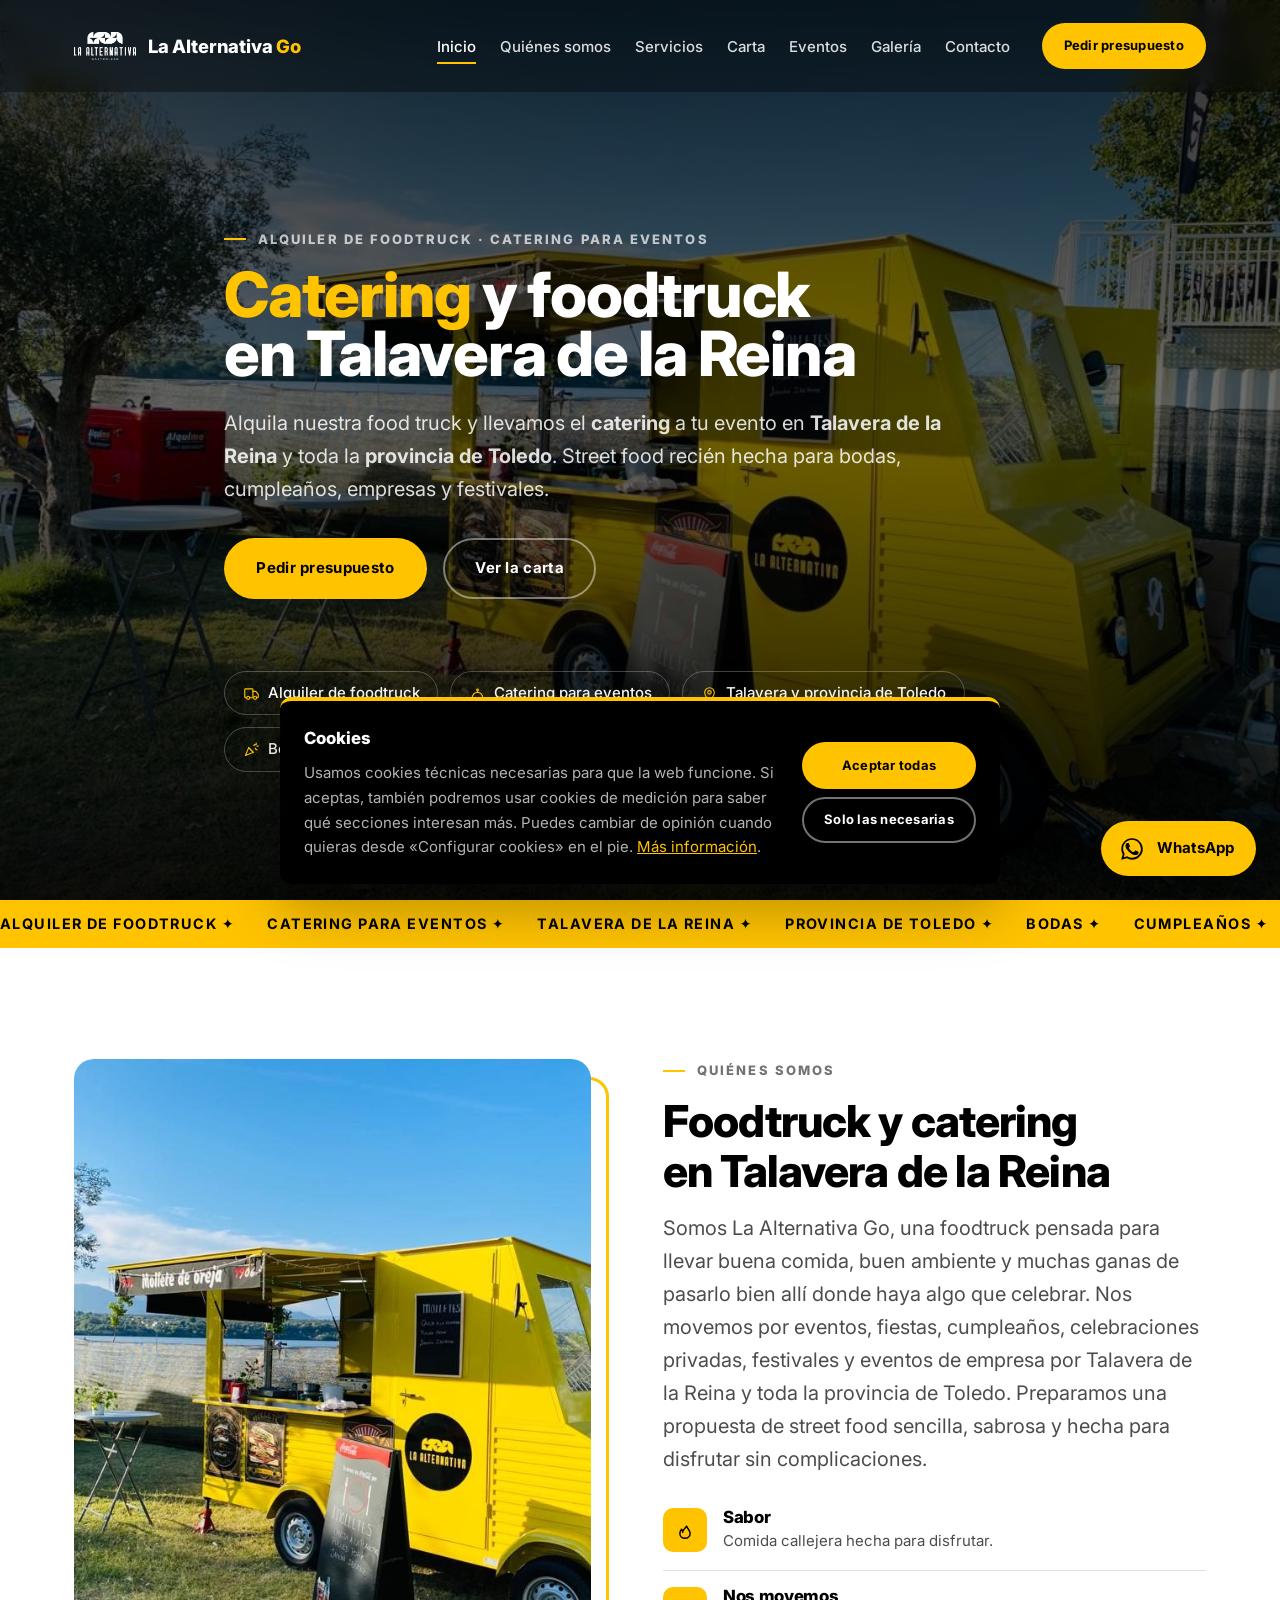
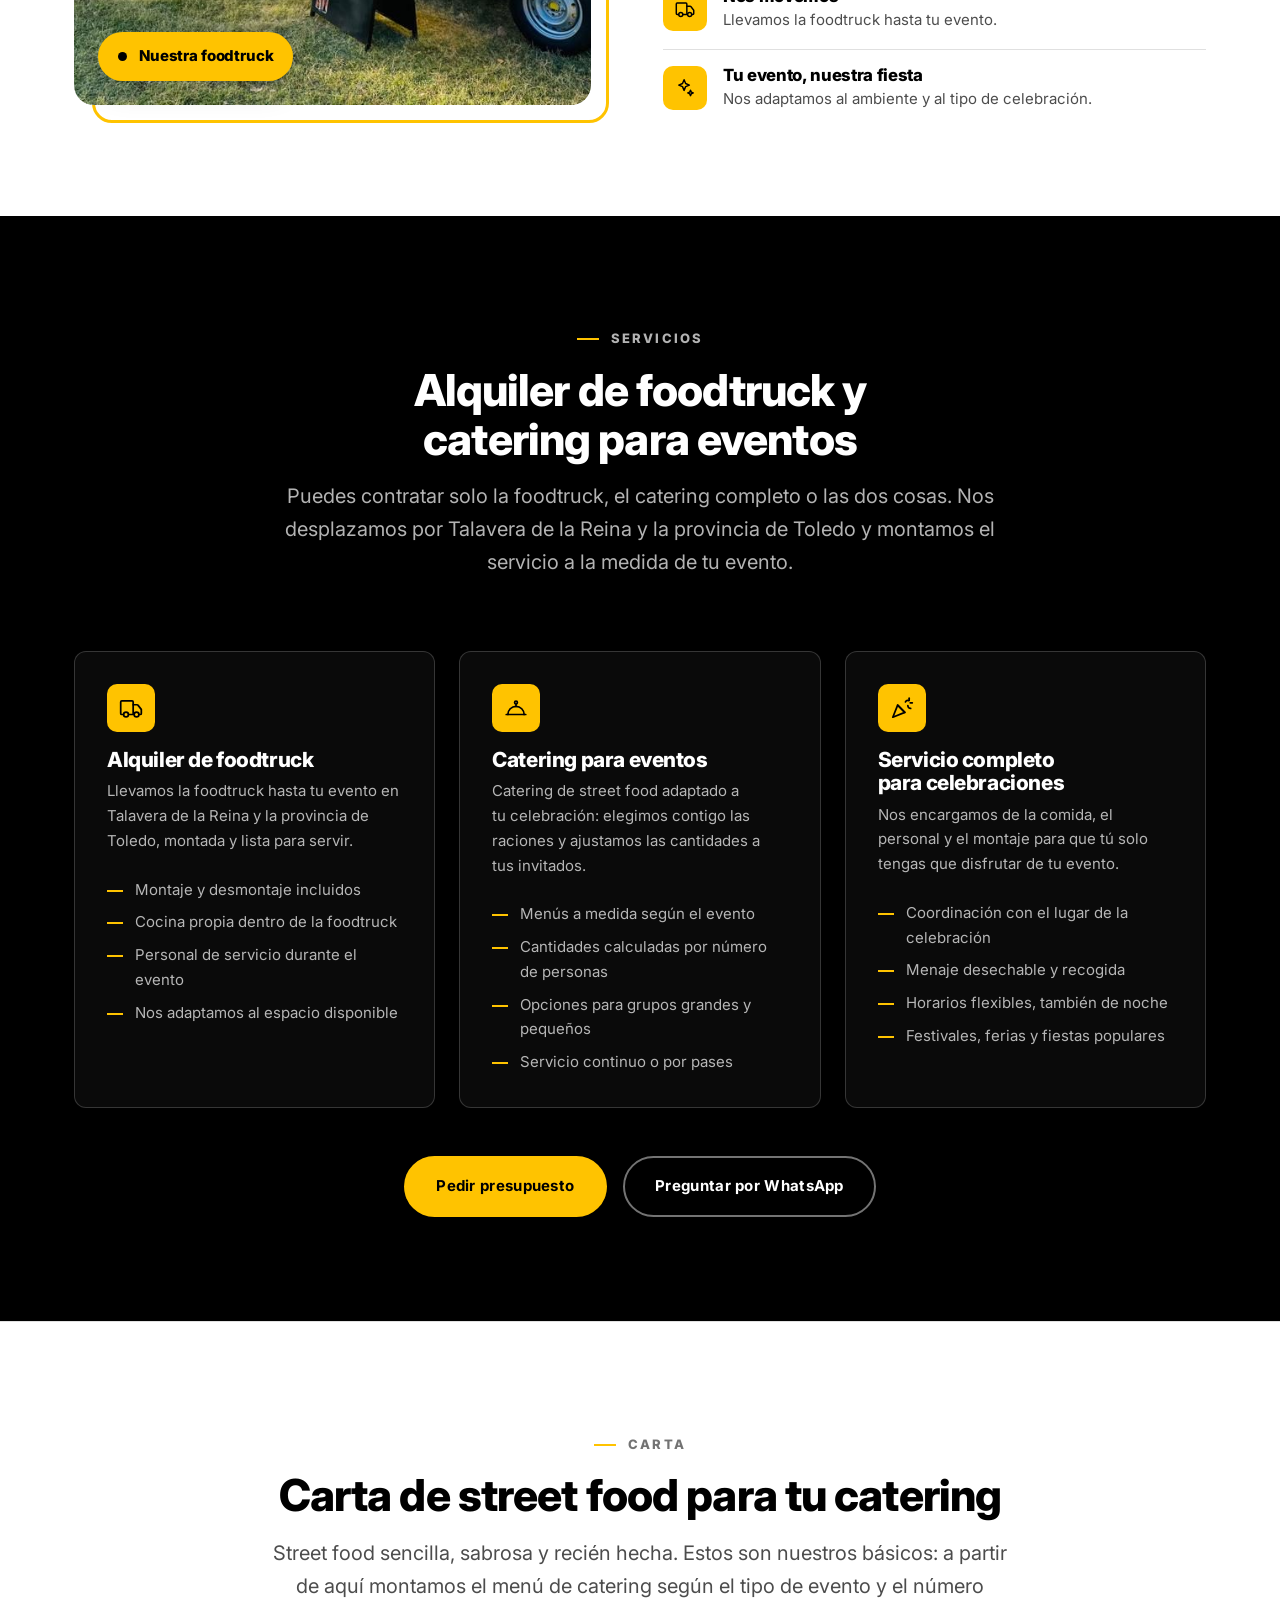
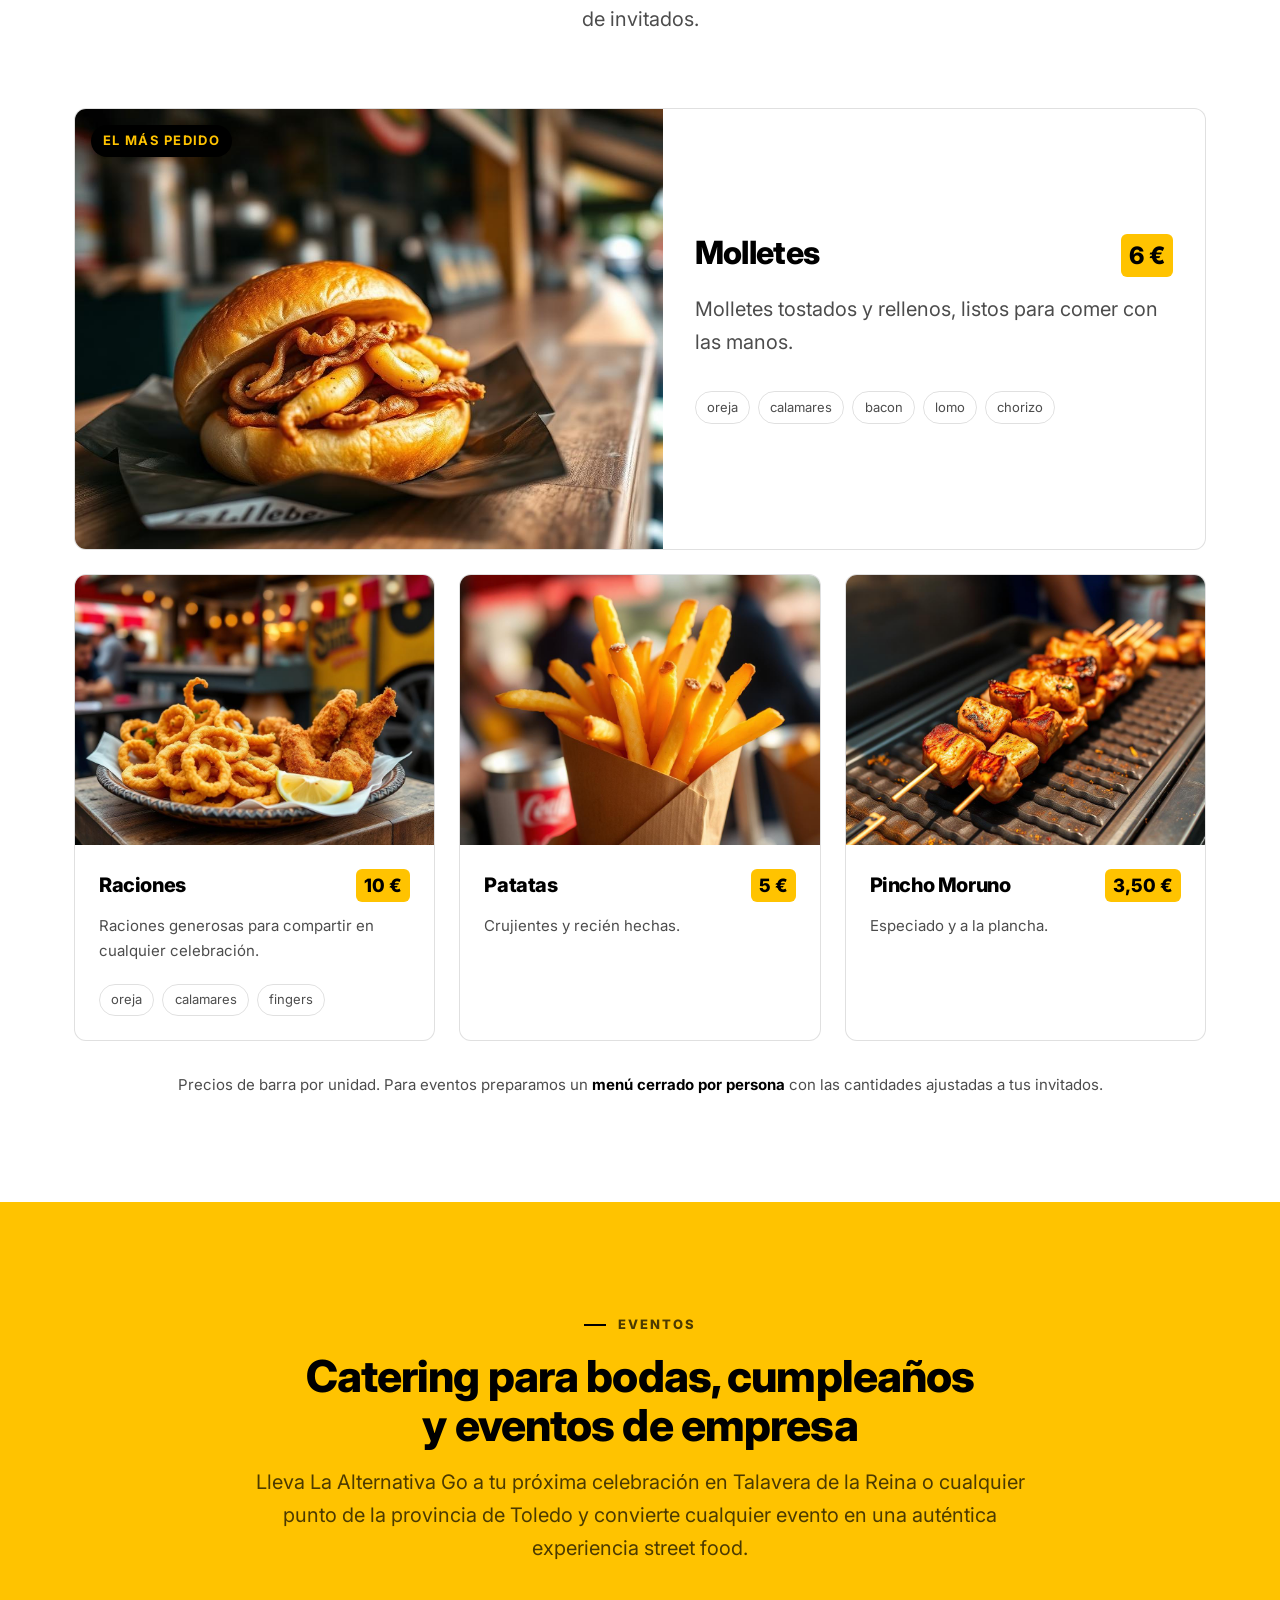
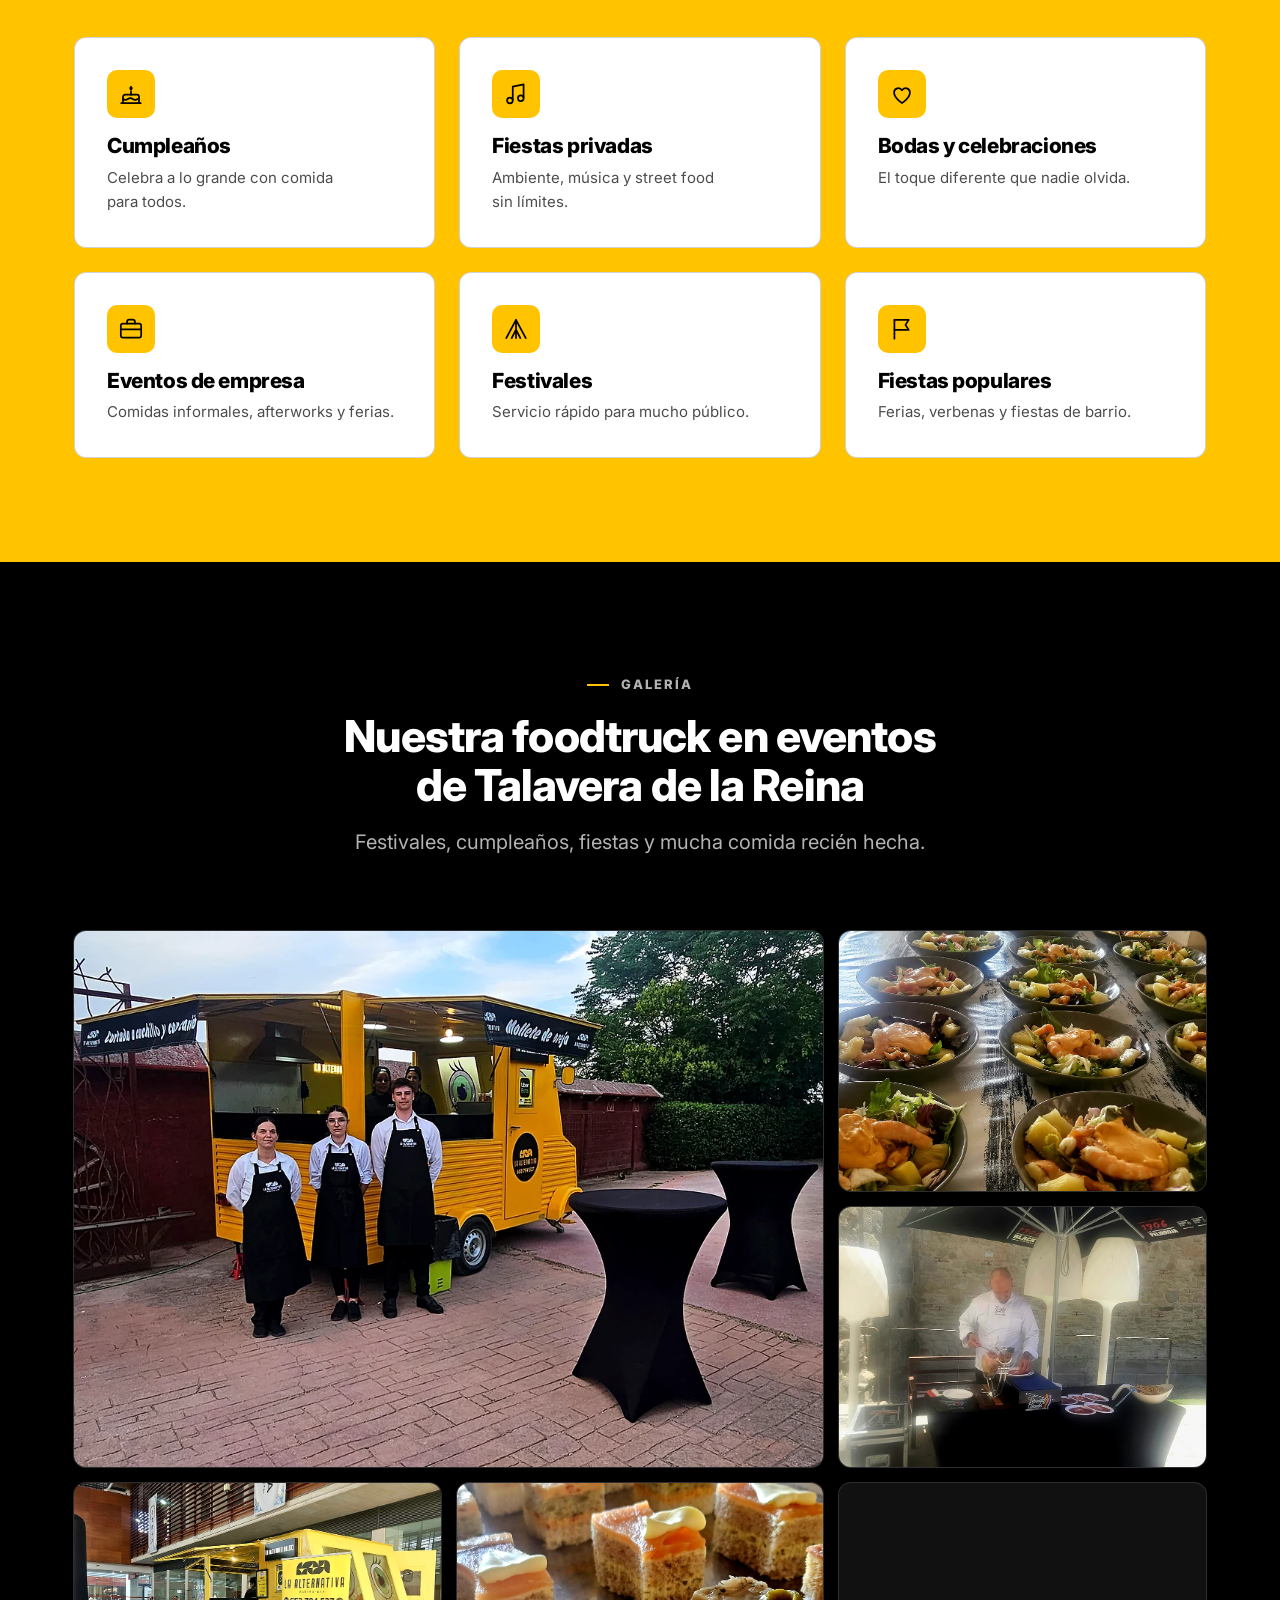
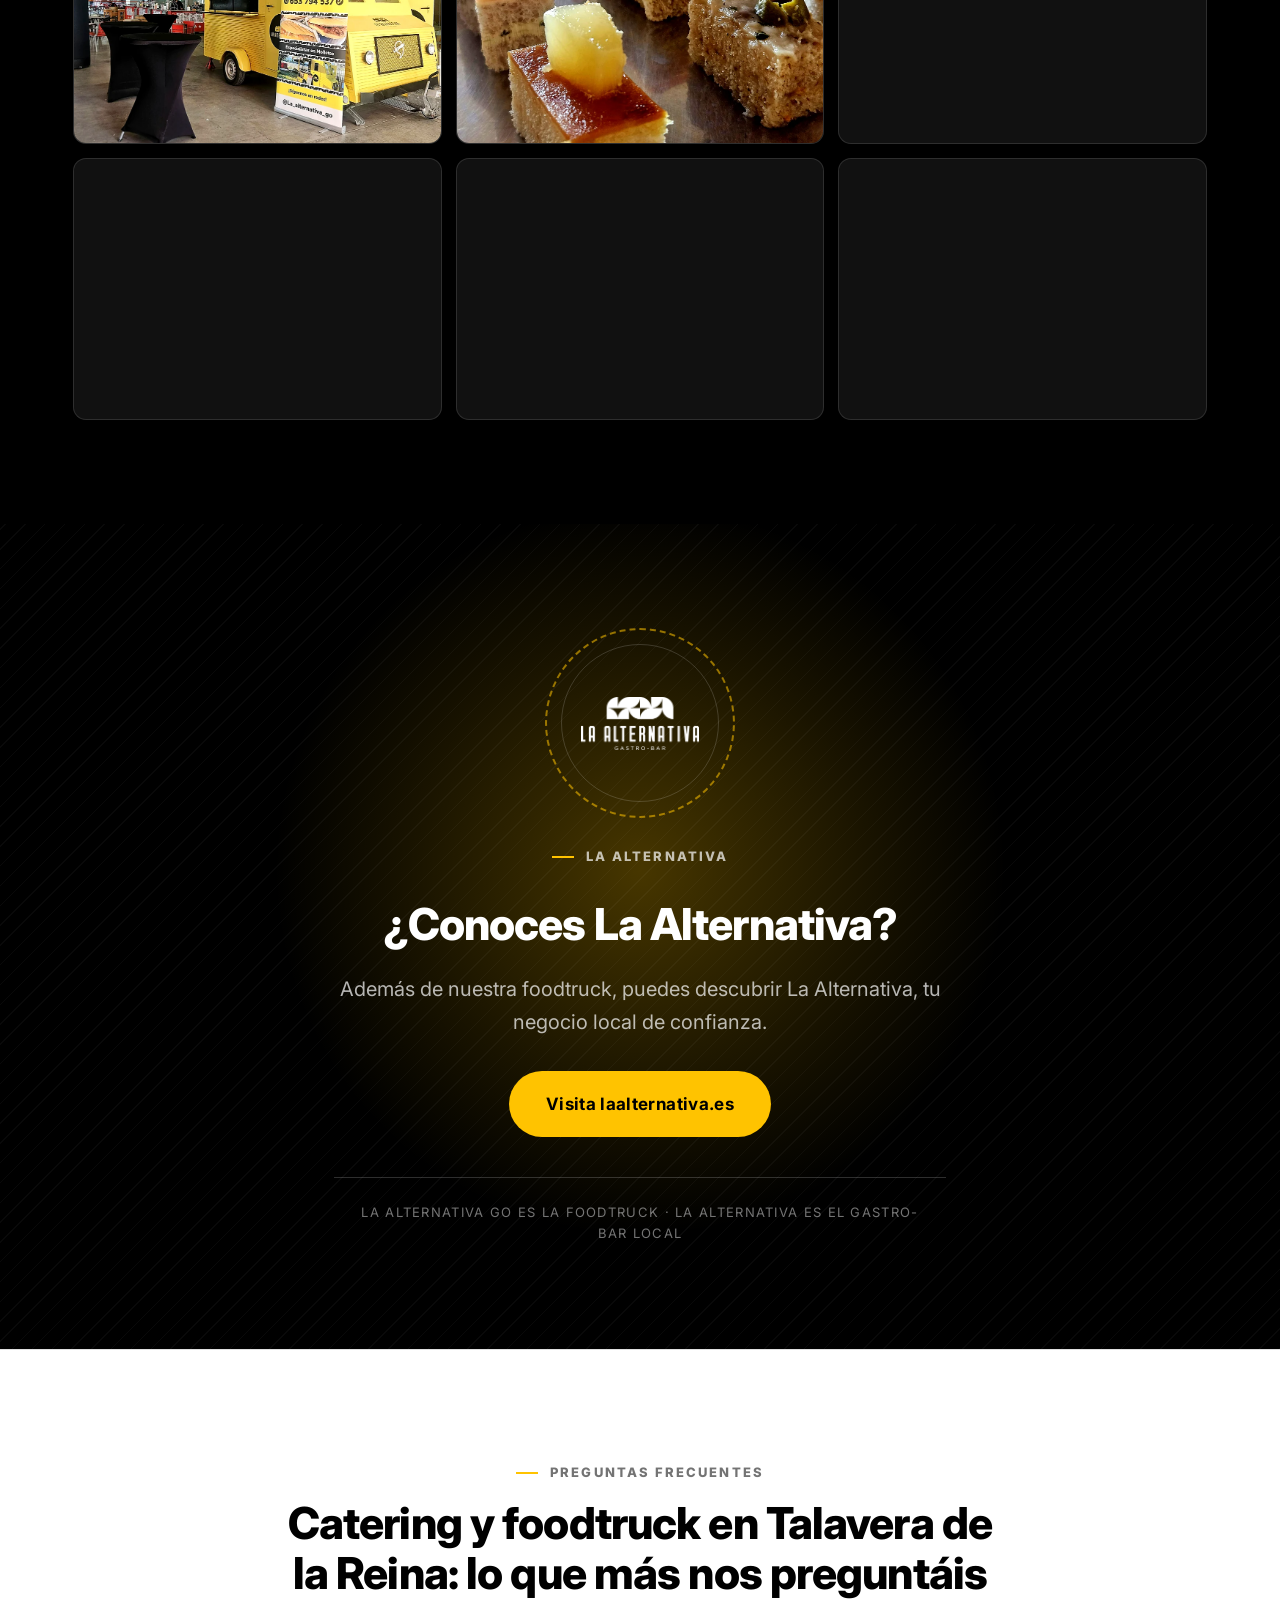
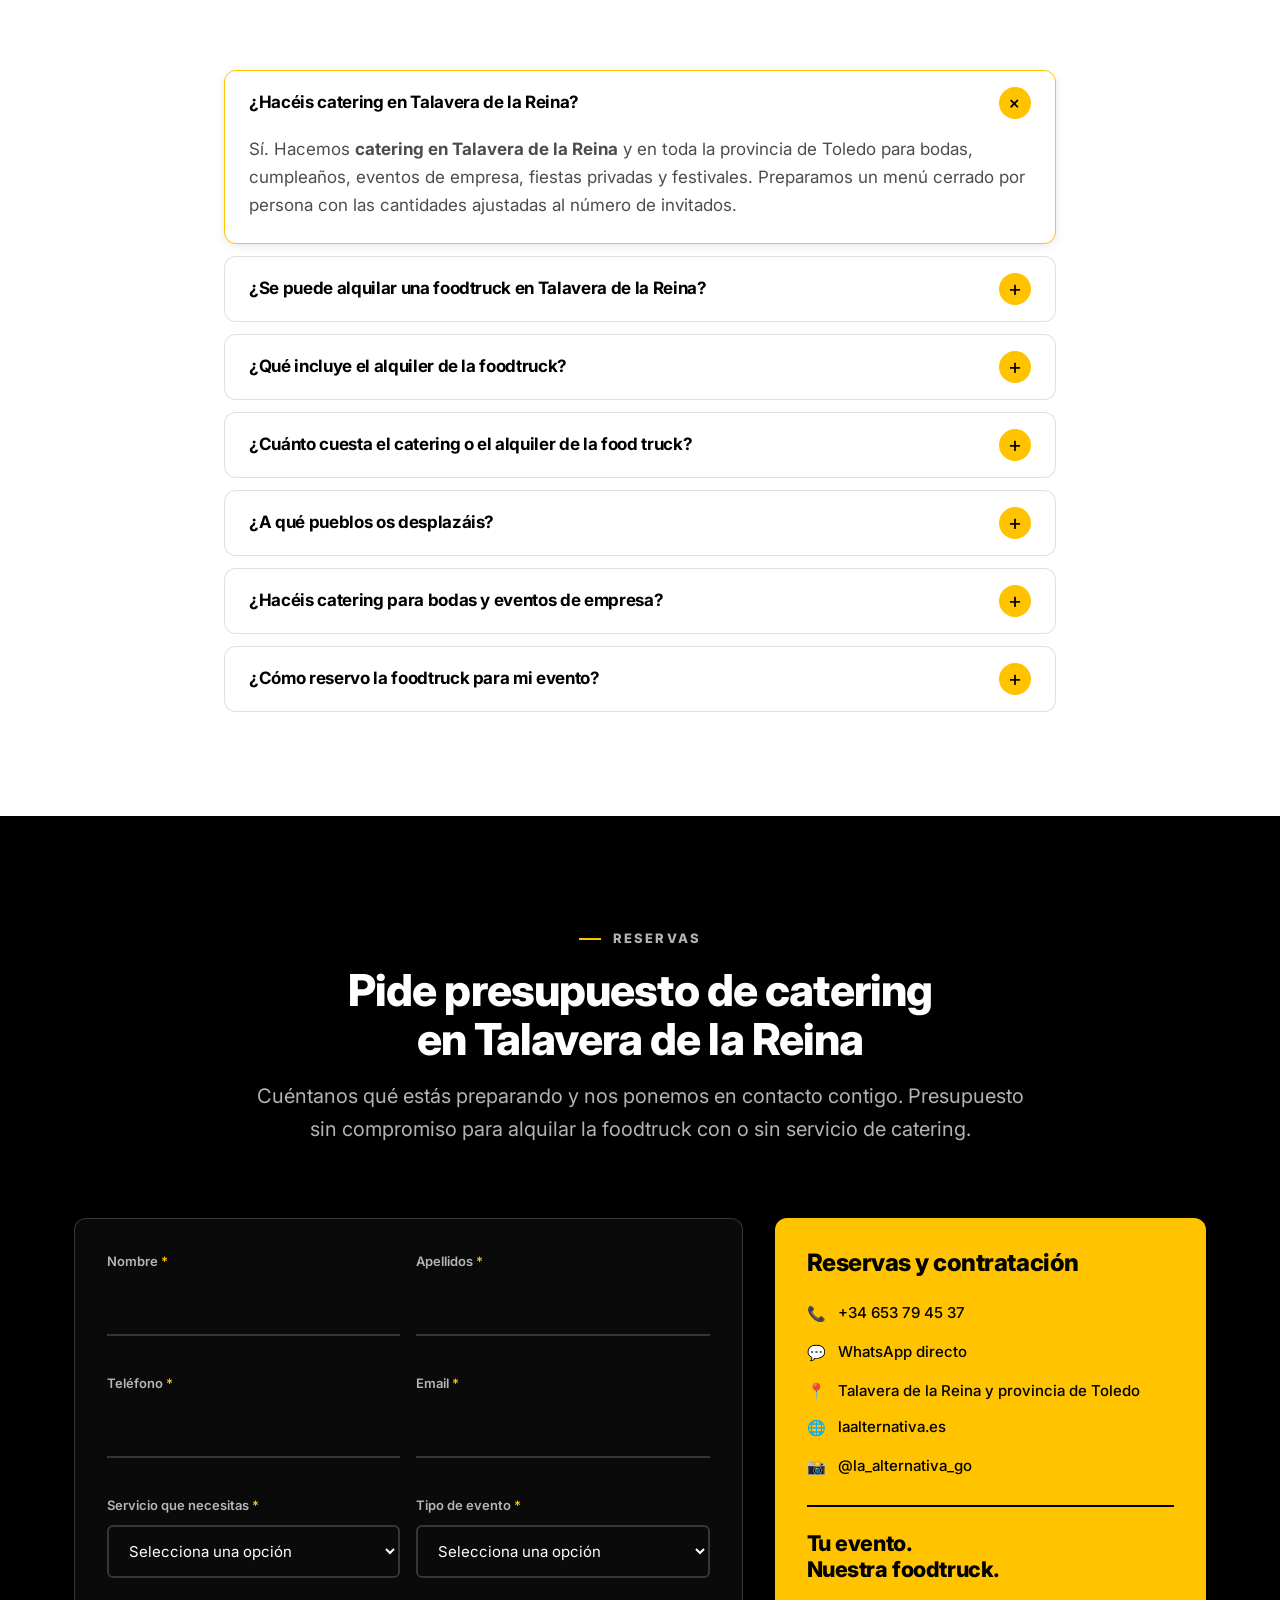
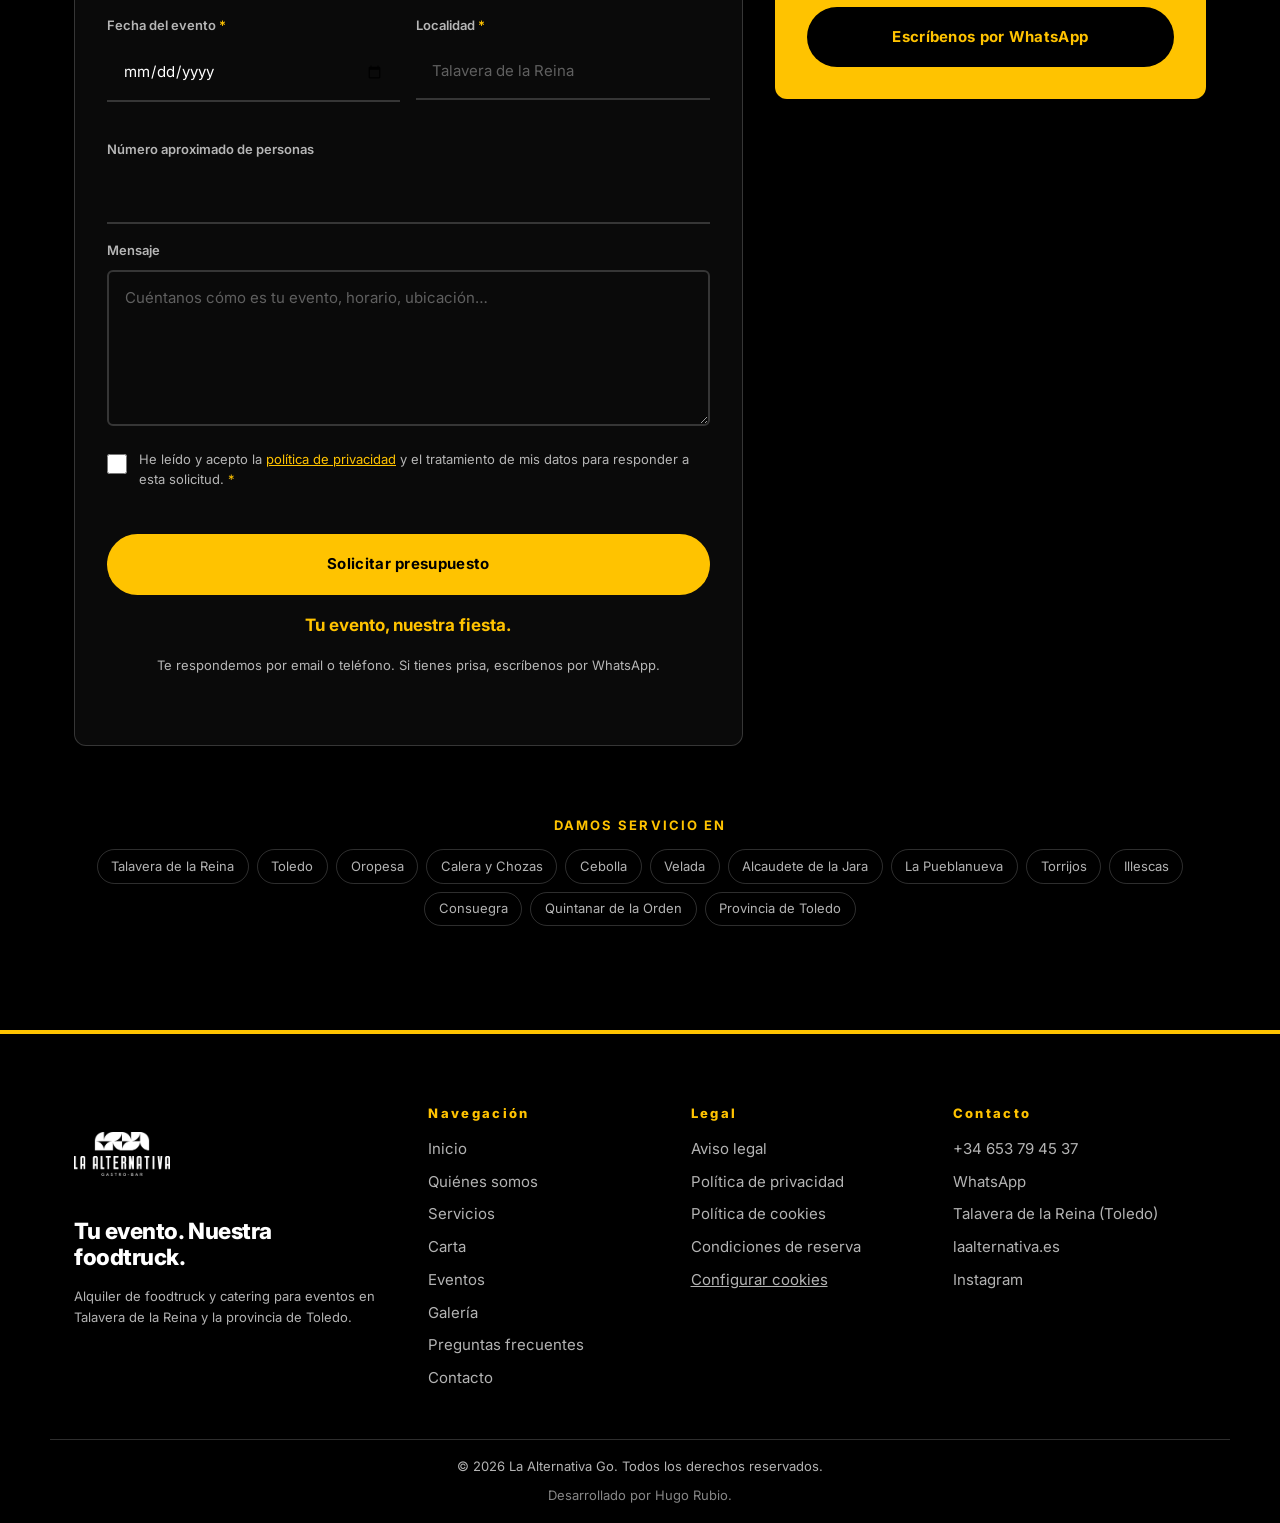
==== commit 7a320817: "SEO local: imágenes propias, Instagram, reseñas y Search Console - Todas las imágenes pasan a assets" ====
--- a/index.html
+++ b/index.html
@@ -43,7 +43,13 @@
   <meta name="twitter:description" content="Catering y alquiler de food truck para bodas, cumpleaños, empresas y festivales en Talavera de la Reina y Toledo.">
   <meta name="twitter:image" content="https://www.alternativago.com/assets/img/og-foodtruck-catering-talavera.jpg">
 
-  <link rel="icon" href="https://go-la-alternativa.lovable.app/__l5e/assets-v1/32ec6c4f-a5d9-499d-bb40-7dfcc9fcb85c/logo.png">
+  <link rel="icon" type="image/png" sizes="64x64" href="assets/img/favicon.png">
+  <link rel="apple-touch-icon" href="assets/img/apple-touch-icon.png">
+
+  <!-- Google Search Console: pega aquí la etiqueta de verificación que te da
+       search.google.com/search-console (método "Etiqueta HTML") y descoméntala.
+  <meta name="google-site-verification" content="PEGA-AQUI-TU-CODIGO">
+  -->
   <link rel="preconnect" href="https://fonts.googleapis.com">
   <link rel="preconnect" href="https://fonts.gstatic.com" crossorigin>
   <link href="https://fonts.googleapis.com/css2?family=Inter:wght@400;500;600;700;800;900&display=swap" rel="stylesheet">
@@ -80,7 +86,7 @@
           "https://www.alternativago.com/assets/img/galeria/04-ensaladas-langostinos.webp",
           "https://www.alternativago.com/assets/img/galeria/03-foodtruck-roll-up.webp"
         ],
-        "logo": "https://go-la-alternativa.lovable.app/__l5e/assets-v1/32ec6c4f-a5d9-499d-bb40-7dfcc9fcb85c/logo.png",
+        "logo": "https://www.alternativago.com/assets/img/logo.png",
         "address": {
           "@type": "PostalAddress",
           "addressLocality": "Talavera de la Reina",
@@ -117,7 +123,10 @@
         ],
         "hasOfferCatalog": { "@id": "https://www.alternativago.com/#servicios" },
         "hasMenu": { "@id": "https://www.alternativago.com/#carta" },
-        "sameAs": ["https://laalternativa.es"],
+        "sameAs": [
+          "https://laalternativa.es",
+          "https://www.instagram.com/la_alternativa_go/"
+        ],
         "potentialAction": {
           "@type": "ReserveAction",
           "target": "https://www.alternativago.com/#contacto",
@@ -145,7 +154,7 @@
     <div class="container site-header__inner">
       <a class="brand" href="#inicio" aria-label="La Alternativa Go — inicio">
         <img class="brand__logo"
-             src="https://go-la-alternativa.lovable.app/__l5e/assets-v1/32ec6c4f-a5d9-499d-bb40-7dfcc9fcb85c/logo.png"
+             src="assets/img/logo.png"
              alt="Logotipo de La Alternativa Go" width="52" height="52">
         <span class="brand__text">La Alternativa <em>Go</em></span>
       </a>
@@ -178,7 +187,7 @@
          ============================================================ -->
     <section class="hero" id="inicio" aria-labelledby="titulo-inicio">
       <div class="hero__media">
-        <img src="https://go-la-alternativa.lovable.app/__l5e/assets-v1/ecceaca8-2824-4d01-a760-b88249148760/foodtruck.jpg"
+        <img src="assets/img/foodtruck.jpg"
              alt="Food truck amarilla de La Alternativa Go preparada para un catering en Talavera de la Reina"
              fetchpriority="high" width="1600" height="900">
       </div>
@@ -234,7 +243,7 @@
         <!-- Foto de la foodtruck con su cartel -->
         <figure class="about__media">
           <div class="about__frame">
-            <img src="https://go-la-alternativa.lovable.app/__l5e/assets-v1/ecceaca8-2824-4d01-a760-b88249148760/foodtruck.jpg"
+            <img src="assets/img/foodtruck.jpg"
                  alt="La foodtruck de La Alternativa Go montada en un evento en Talavera de la Reina"
                  loading="lazy" width="800" height="1000">
           </div>
@@ -470,7 +479,7 @@
 
         <div class="alt__logoWrap">
           <img class="alt__logo"
-               src="https://go-la-alternativa.lovable.app/__l5e/assets-v1/32ec6c4f-a5d9-499d-bb40-7dfcc9fcb85c/logo.png"
+               src="assets/img/logo.png"
                alt="Logotipo de La Alternativa, gastro-bar en Talavera de la Reina"
                width="118" height="118" loading="lazy">
         </div>
@@ -757,6 +766,15 @@
                 <span aria-hidden="true">🌐</span>
                 <a href="https://laalternativa.es" target="_blank" rel="noopener noreferrer">laalternativa.es</a>
               </li>
+              <li>
+                <span aria-hidden="true">📸</span>
+                <a href="https://www.instagram.com/la_alternativa_go/" target="_blank" rel="noopener noreferrer">@la_alternativa_go</a>
+              </li>
+              <!-- Se muestra solo si hay enlace en data.js → site.googleReviews -->
+              <li data-review hidden>
+                <span aria-hidden="true">⭐</span>
+                <a class="js-review-link" href="#" target="_blank" rel="noopener noreferrer">Déjanos tu reseña en Google</a>
+              </li>
             </ul>
             <p class="contact-card__claim">Tu evento.<br>Nuestra foodtruck.</p>
             <a class="btn btn--primary btn--block" id="waCard" href="#" rel="noopener">
@@ -796,7 +814,7 @@
     <div class="container site-footer__inner">
       <div class="site-footer__brand">
         <img class="brand__logo"
-             src="https://go-la-alternativa.lovable.app/__l5e/assets-v1/32ec6c4f-a5d9-499d-bb40-7dfcc9fcb85c/logo.png"
+             src="assets/img/logo.png"
              alt="" width="56" height="56" loading="lazy">
         <p class="site-footer__claim">Tu evento. Nuestra foodtruck.</p>
         <p style="font-size:.8125rem">
@@ -837,6 +855,8 @@
           <li><a id="waFooter" href="#" rel="noopener">WhatsApp</a></li>
           <li>Talavera de la Reina (Toledo)</li>
           <li><a href="https://laalternativa.es" target="_blank" rel="noopener noreferrer">laalternativa.es</a></li>
+          <li><a href="https://www.instagram.com/la_alternativa_go/" target="_blank" rel="noopener noreferrer">Instagram</a></li>
+          <li data-review hidden><a class="js-review-link" href="#" target="_blank" rel="noopener noreferrer">Reseñas en Google</a></li>
         </ul>
       </div>
     </div>
@@ -887,6 +907,7 @@
   <script src="assets/js/gallery.js"></script>
   <script src="assets/js/form.js"></script>
   <script src="assets/js/whatsapp.js"></script>
+  <script src="assets/js/social.js"></script>
   <script src="assets/js/cookies.js"></script>
   <script src="assets/js/ui.js"></script>
   <script src="assets/js/main.js"></script>
--- a/assets/css/base.css
+++ b/assets/css/base.css
@@ -1,8 +1,6 @@
 /* ==========================================================================
    base.css — Reset, variables de diseño y tipografía global
-   Paleta estricta: BLANCO · NEGRO · AMARILLO (ahora con degradados y brillos
-   derivados de los mismos tres colores, para dar profundidad sin salir
-   de la marca)
+   Paleta estricta: BLANCO · NEGRO · AMARILLO
    ========================================================================== */
 
 /* ---------- Design tokens ---------- */
@@ -13,23 +11,14 @@
   --c-white:  #ffffff;
 
   /* Variaciones derivadas (mismos colores, distinta opacidad o luminosidad) */
-  --c-yellow-light: #ffdd66;  /* amarillo alto, para brillos y degradados */
-  --c-yellow-dark:  #d9a600;  /* amarillo al pasar el ratón */
-  --c-yellow-deep:  #a87800;  /* amarillo profundo, para sombras de color */
-  --c-ink-95: rgba(0, 0, 0, .95);
+  --c-yellow-dark: #d9a600;   /* amarillo al pasar el ratón */
   --c-ink-90: rgba(0, 0, 0, .90);
   --c-ink-70: rgba(0, 0, 0, .70);
   --c-ink-55: rgba(0, 0, 0, .55);
   --c-ink-12: rgba(0, 0, 0, .12);
-  --c-ink-06: rgba(0, 0, 0, .06);
   --c-paper-85: rgba(255, 255, 255, .85);
   --c-paper-70: rgba(255, 255, 255, .70);
   --c-paper-18: rgba(255, 255, 255, .18);
-  --c-paper-10: rgba(255, 255, 255, .10);
-
-  /* Degradado insignia: se usa en acentos, bordes y texto destacado */
-  --grad-gold: linear-gradient(120deg, var(--c-yellow-light) 0%, var(--c-yellow) 45%, var(--c-yellow-deep) 100%);
-  --grad-gold-soft: linear-gradient(120deg, var(--c-yellow-light), var(--c-yellow));
 
   /* Roles */
   --c-text:          var(--c-black);
@@ -69,19 +58,13 @@
   --radius-pill: 999px;
 
   --shadow-sm: 0 2px 8px rgba(0, 0, 0, .10);
-  --shadow:    0 10px 30px rgba(0, 0, 0, .16);
-  --shadow-lg: 0 24px 60px rgba(0, 0, 0, .32);
-
-  /* Sombras de color: el brillo amarillo que da sensación "premium" */
-  --glow-sm: 0 6px 20px rgba(255, 195, 0, .28);
-  --glow:    0 16px 46px rgba(255, 195, 0, .32);
-  --glow-lg: 0 26px 70px rgba(255, 195, 0, .38);
+  --shadow:    0 10px 30px rgba(0, 0, 0, .14);
+  --shadow-lg: 0 24px 60px rgba(0, 0, 0, .28);
 
   --container: 1180px;
   --header-h: 92px;
 
-  --ease:        cubic-bezier(.22, .61, .36, 1);
-  --ease-spring: cubic-bezier(.34, 1.56, .64, 1);
+  --ease: cubic-bezier(.22, .61, .36, 1);
 }
 
 /* ---------- Reset ---------- */
@@ -95,8 +78,6 @@
   -webkit-text-size-adjust: 100%;
   scroll-behavior: smooth;
   scroll-padding-top: calc(var(--header-h) + 12px);
-  scrollbar-color: var(--c-yellow-dark) var(--c-black);
-  scrollbar-width: thin;
 }
 
 body {
@@ -110,16 +91,6 @@
   overflow-x: hidden;
 }
 
-/* Barra de scroll a medida (navegadores basados en WebKit/Blink) */
-::-webkit-scrollbar { width: 11px; height: 11px; }
-::-webkit-scrollbar-track { background: var(--c-black); }
-::-webkit-scrollbar-thumb {
-  background: var(--grad-gold);
-  border-radius: 10px;
-  border: 2px solid var(--c-black);
-}
-::-webkit-scrollbar-thumb:hover { background: var(--c-yellow-light); }
-
 img,
 picture,
 video,
@@ -163,6 +134,8 @@
 ::selection { background: var(--c-yellow); color: var(--c-black); }
 
 /* ---------- Utilidades ---------- */
+[hidden] { display: none !important; }
+
 .container {
   width: 100%;
   max-width: var(--container);
@@ -170,27 +143,7 @@
   padding-inline: var(--sp-5);
 }
 
-/* Palabra destacada: degradado dorado animado sobre el texto */
-.hl {
-  position: relative;
-  background: linear-gradient(100deg,
-    var(--c-yellow-light) 0%, var(--c-yellow) 35%,
-    var(--c-yellow-light) 55%, var(--c-yellow) 80%, var(--c-yellow-light) 100%);
-  background-size: 260% 100%;
-  -webkit-background-clip: text;
-  background-clip: text;
-  color: transparent;
-  animation: hlShine 7s linear infinite;
-}
-
-@keyframes hlShine {
-  0%   { background-position: 0% 50%; }
-  100% { background-position: 200% 50%; }
-}
-
-@media (prefers-reduced-motion: reduce) {
-  .hl { animation: none; background-position: 0% 50%; }
-}
+.hl { color: var(--c-yellow); }
 
 /* Texto sólo para lectores de pantalla y buscadores */
 .visually-hidden {
@@ -223,11 +176,8 @@
   content: "";
   width: 22px;
   height: 2px;
-  background: var(--grad-gold);
-  transition: width .4s var(--ease-spring);
-}
-
-.section:hover .eyebrow::before { width: 34px; }
+  background: var(--c-yellow);
+}
 
 .section--dark .eyebrow,
 .hero .eyebrow { color: var(--c-paper-70); }
@@ -247,53 +197,24 @@
 }
 .skip-link:focus { left: var(--sp-4); top: var(--sp-4); }
 
-/* ---------- Brillo de cursor (halo dorado que sigue al puntero) ----------
-   Lo crea assets/js/effects.js sólo en pantallas con ratón real y sin
-   preferencia de movimiento reducido. Sin JS, simplemente no existe. */
-.cursor-spot {
-  position: fixed;
-  top: 0;
-  left: 0;
-  width: 460px;
-  height: 460px;
-  margin: -230px 0 0 -230px;
-  border-radius: 50%;
-  background: radial-gradient(circle,
-    rgba(255, 195, 0, .16) 0%,
-    rgba(255, 195, 0, .06) 42%,
-    transparent 70%);
-  pointer-events: none;
-  z-index: 5;
-  mix-blend-mode: screen;
-  opacity: 0;
-  transition: opacity .5s var(--ease);
-  will-change: transform;
-}
-.cursor-spot.is-active { opacity: 1; }
-
 /* ---------- Animación de aparición ----------
    Sólo se oculta si JavaScript está activo (la clase .js la añade un script
    inline en el <head>). Así el contenido nunca queda invisible sin JS. */
-/* Se usa la propiedad `translate`/`scale` en lugar de `transform` a
-   propósito: así los efectos de hover (que sí usan transform) no chocan
-   con la animación de entrada y ambos conviven sin pisarse. */
+/* Se usa la propiedad `translate` en lugar de `transform` a propósito:
+   así los efectos de hover (que sí usan transform) no chocan con la
+   animación de entrada y ambos conviven sin pisarse. */
 .js [data-reveal] {
   opacity: 0;
-  translate: 0 26px;
-  scale: .96;
-  filter: blur(6px);
-  transition: opacity .8s var(--ease), translate .8s var(--ease),
-              scale .8s var(--ease), filter .7s var(--ease);
+  translate: 0 18px;
+  transition: opacity .6s var(--ease), translate .6s var(--ease);
 }
 .js [data-reveal].is-visible {
   opacity: 1;
   translate: 0 0;
-  scale: 1;
-  filter: blur(0);
 }
 
 @media print {
-  .js [data-reveal] { opacity: 1; translate: 0 0; scale: 1; filter: none; }
+  .js [data-reveal] { opacity: 1; translate: 0 0; }
 }
 
 @media (prefers-reduced-motion: reduce) {
@@ -303,6 +224,5 @@
     animation-iteration-count: 1 !important;
     transition-duration: .001ms !important;
   }
-  .js [data-reveal] { opacity: 1; translate: 0 0; scale: 1; filter: none; }
-  .cursor-spot { display: none; }
-}
+  .js [data-reveal] { opacity: 1; translate: 0 0; }
+}
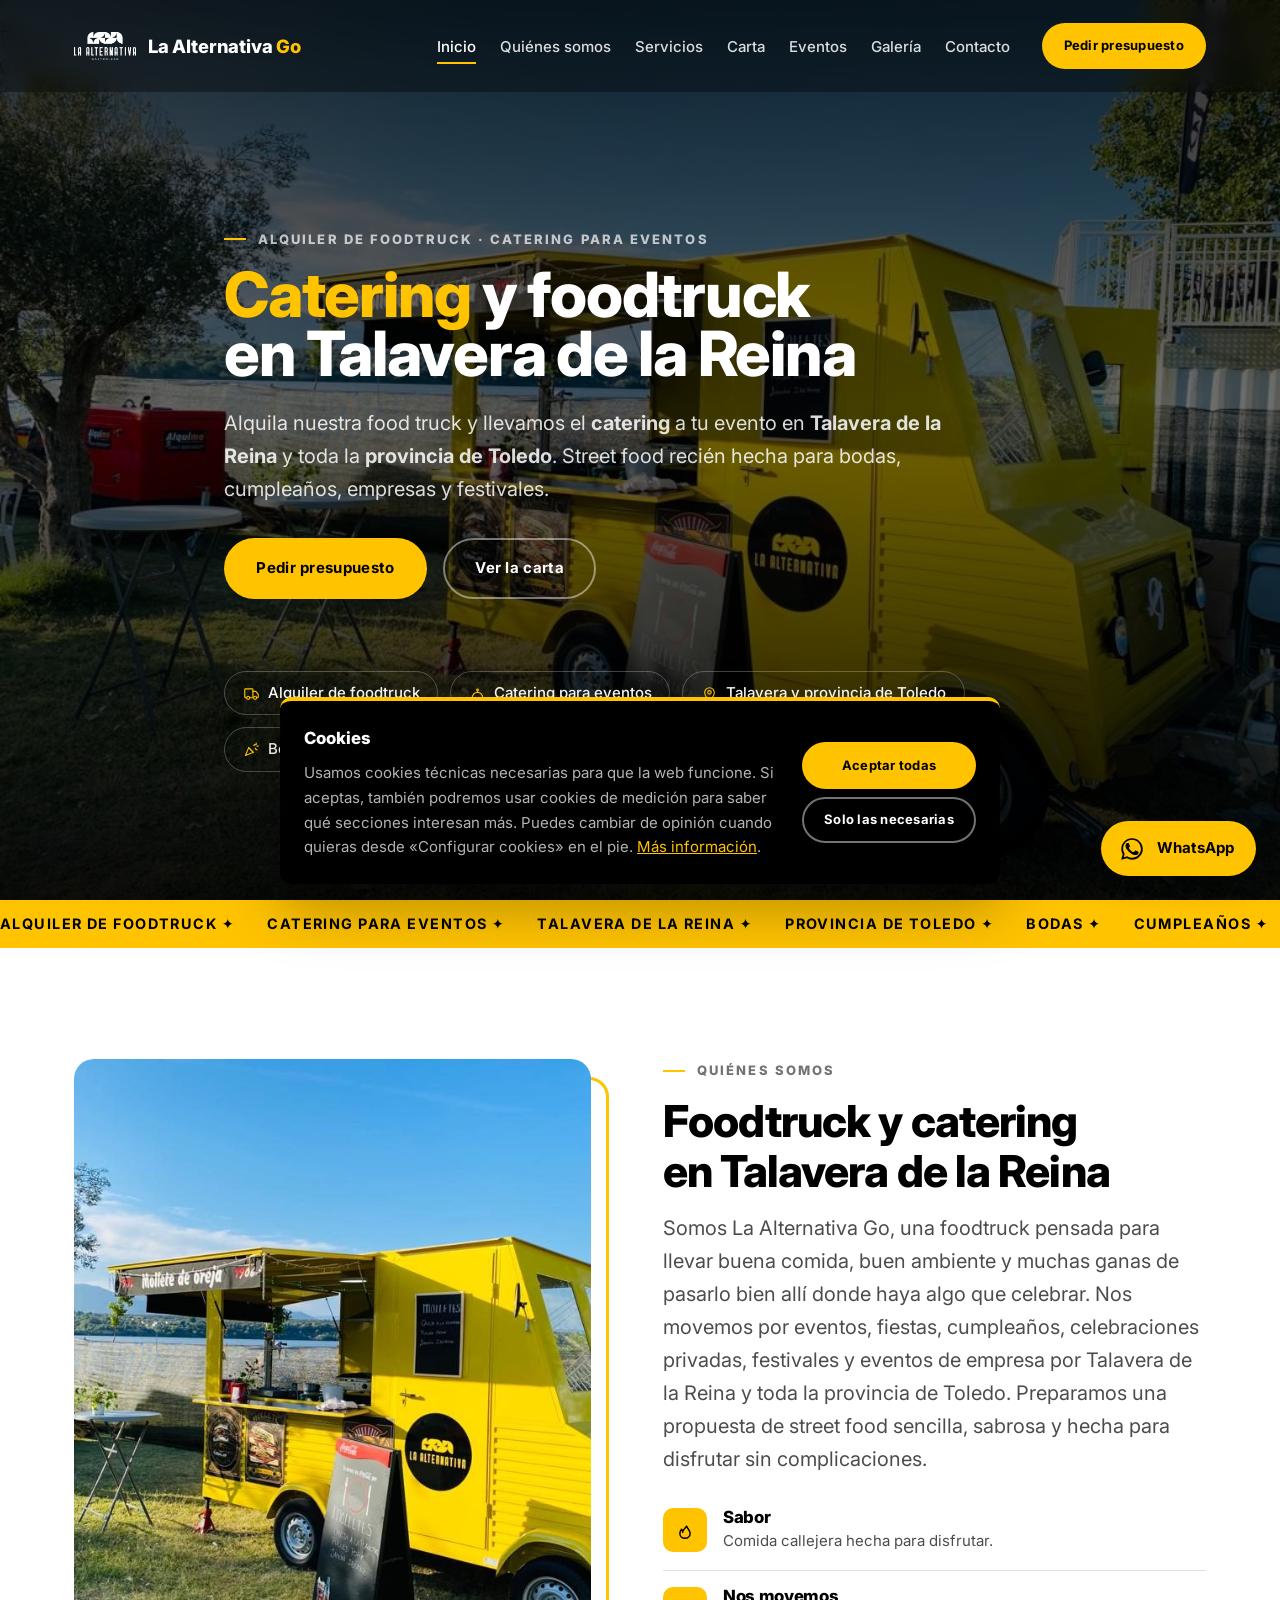
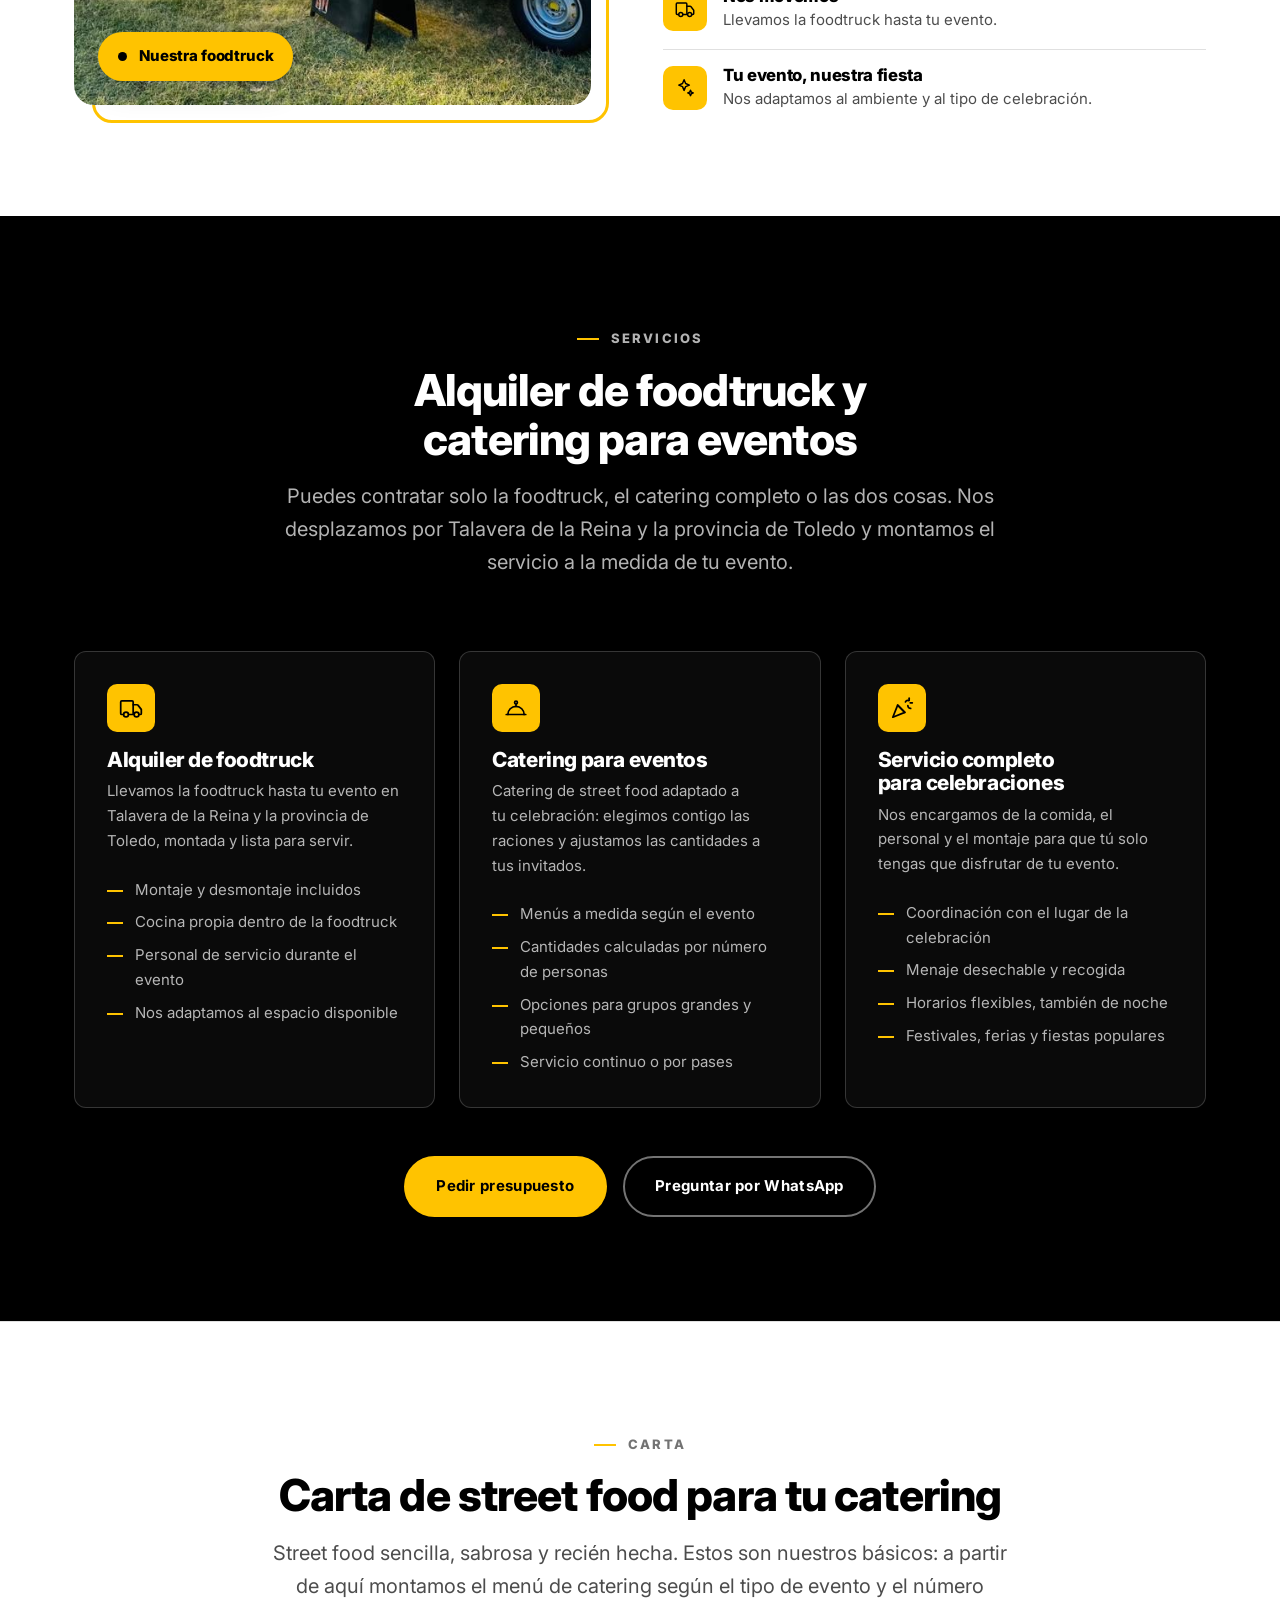
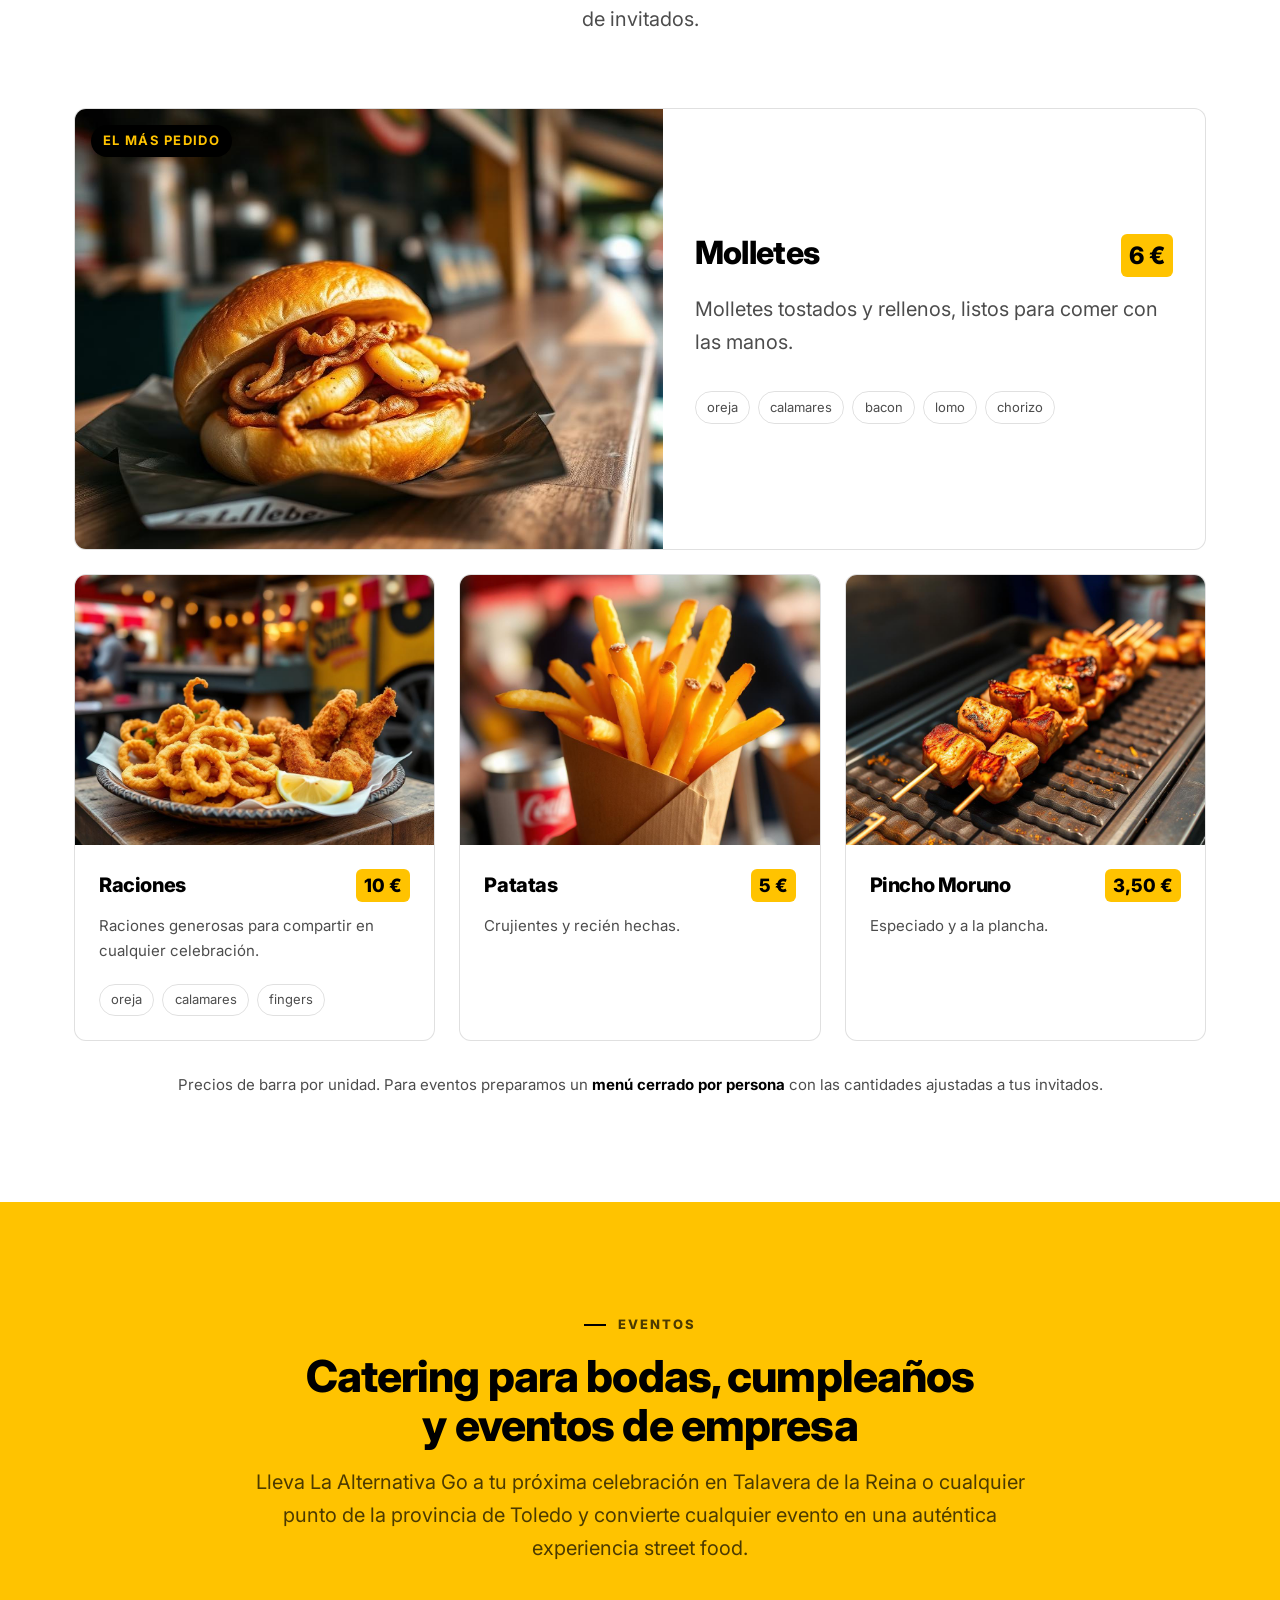
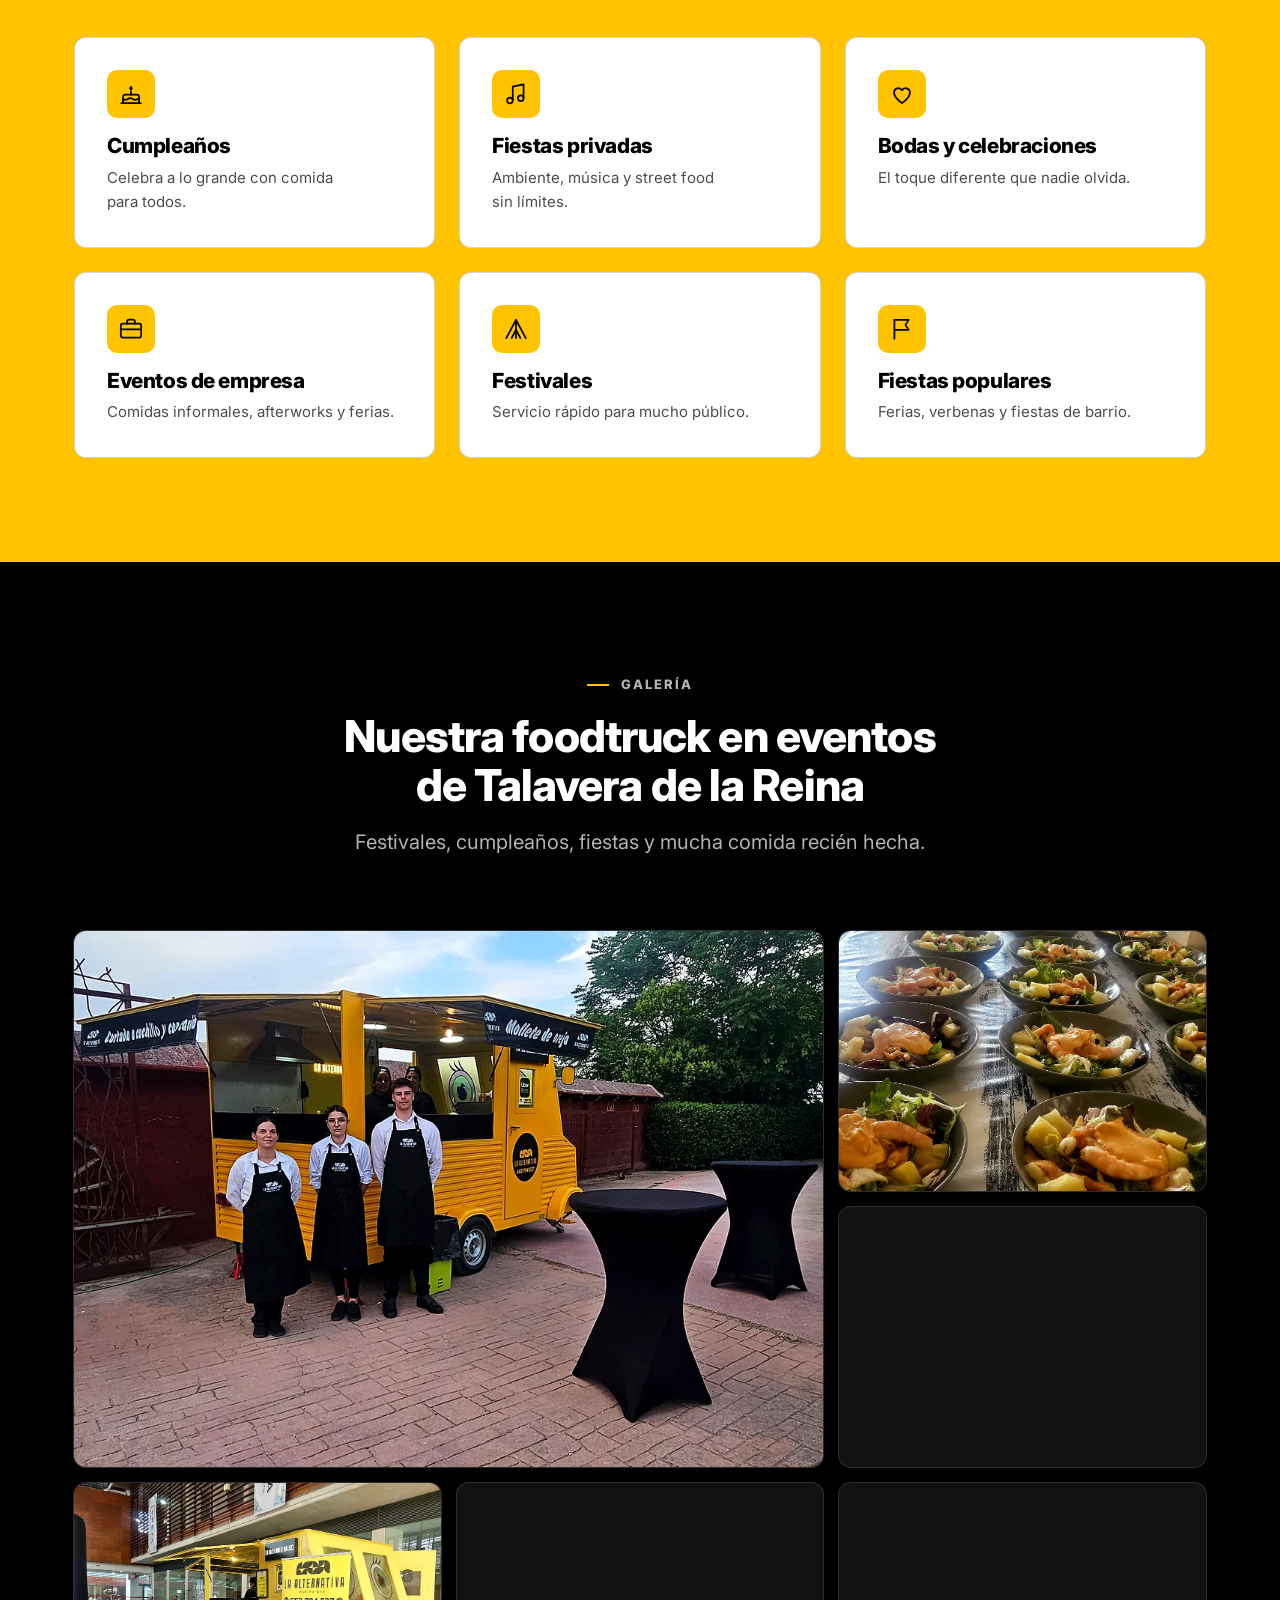
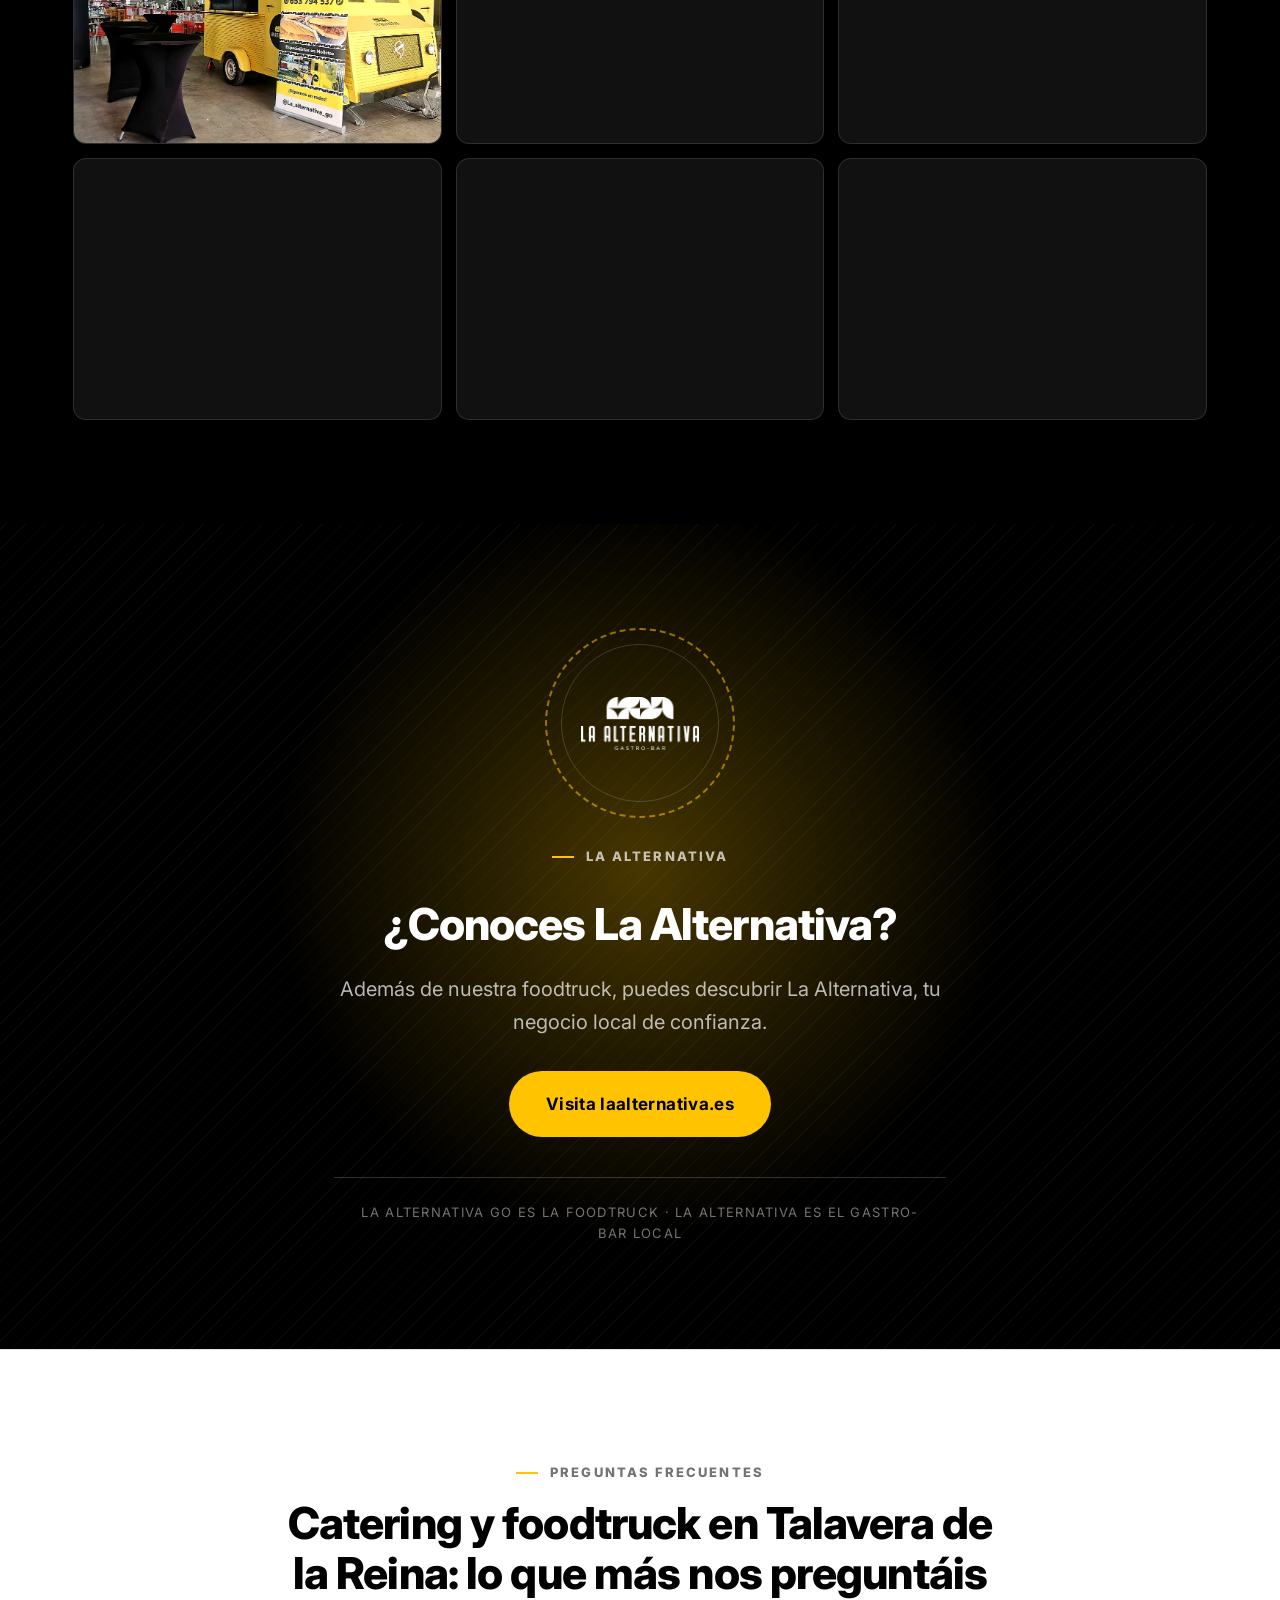
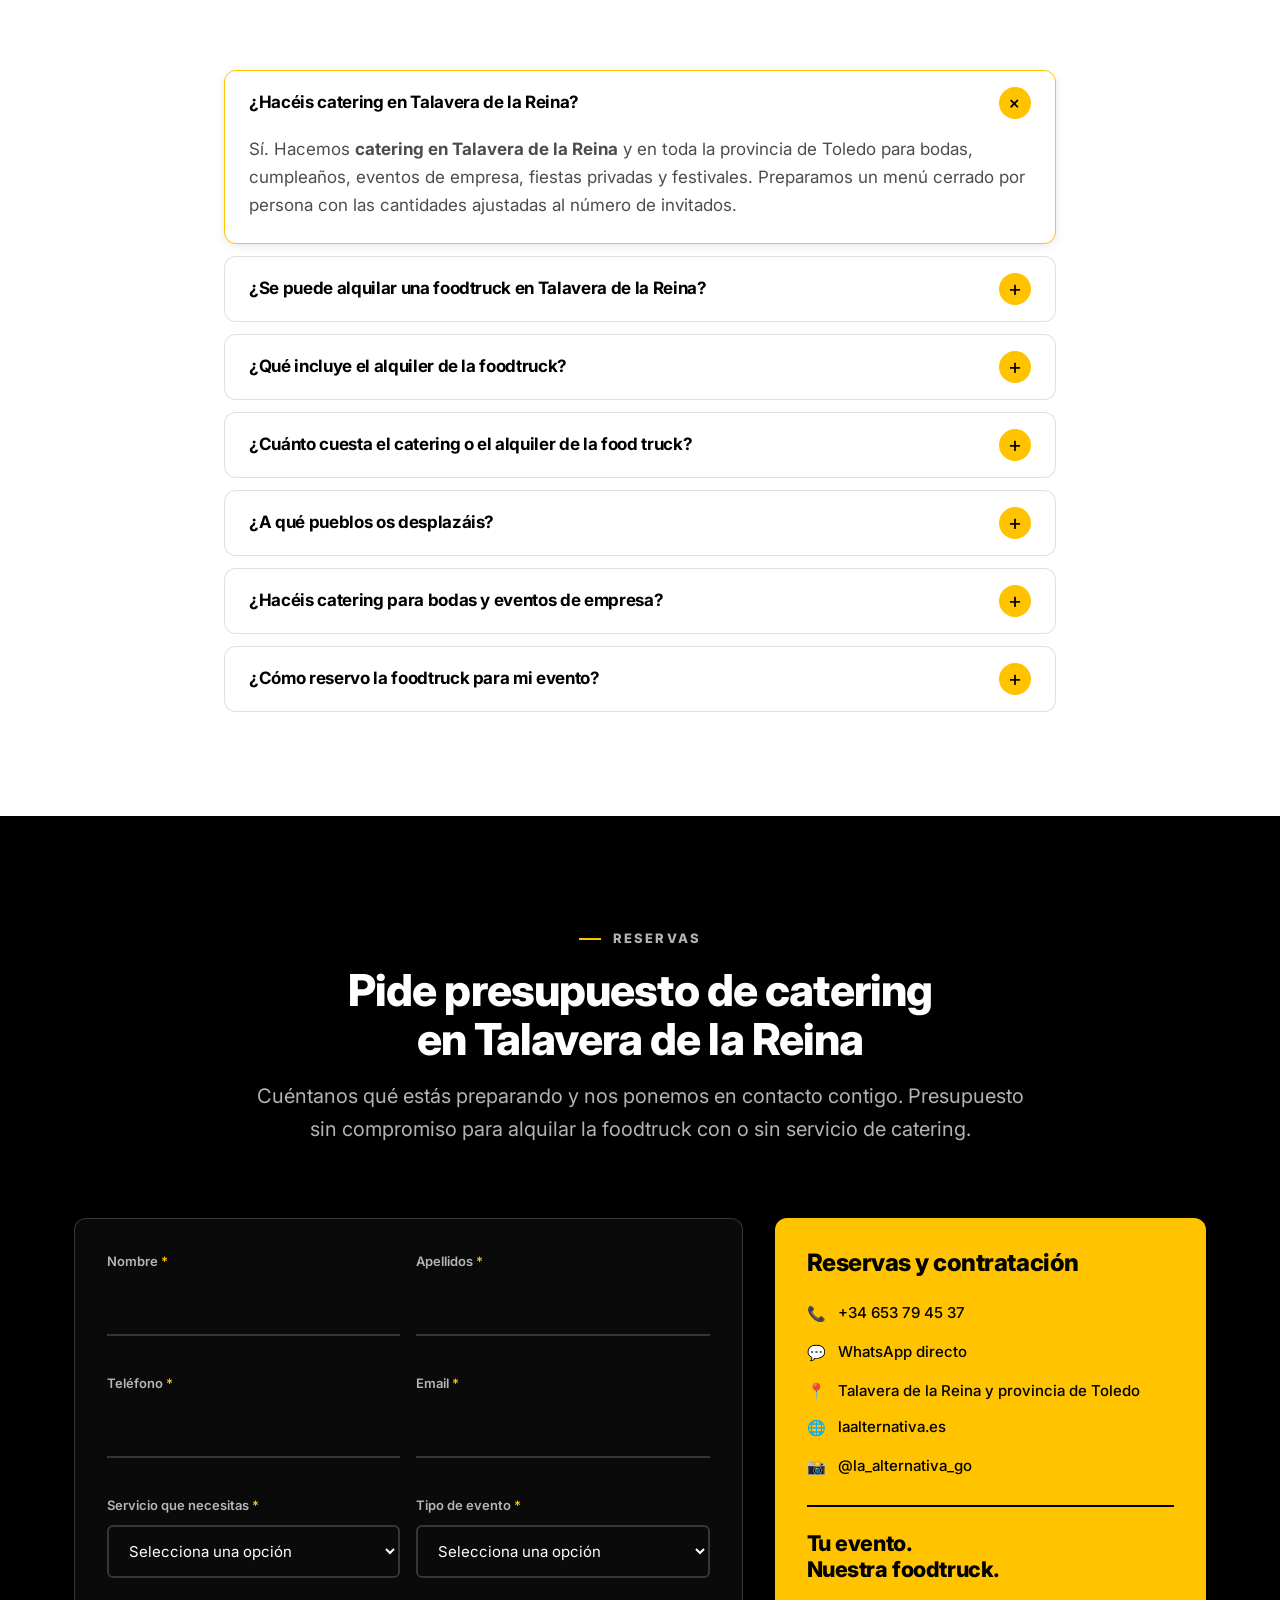
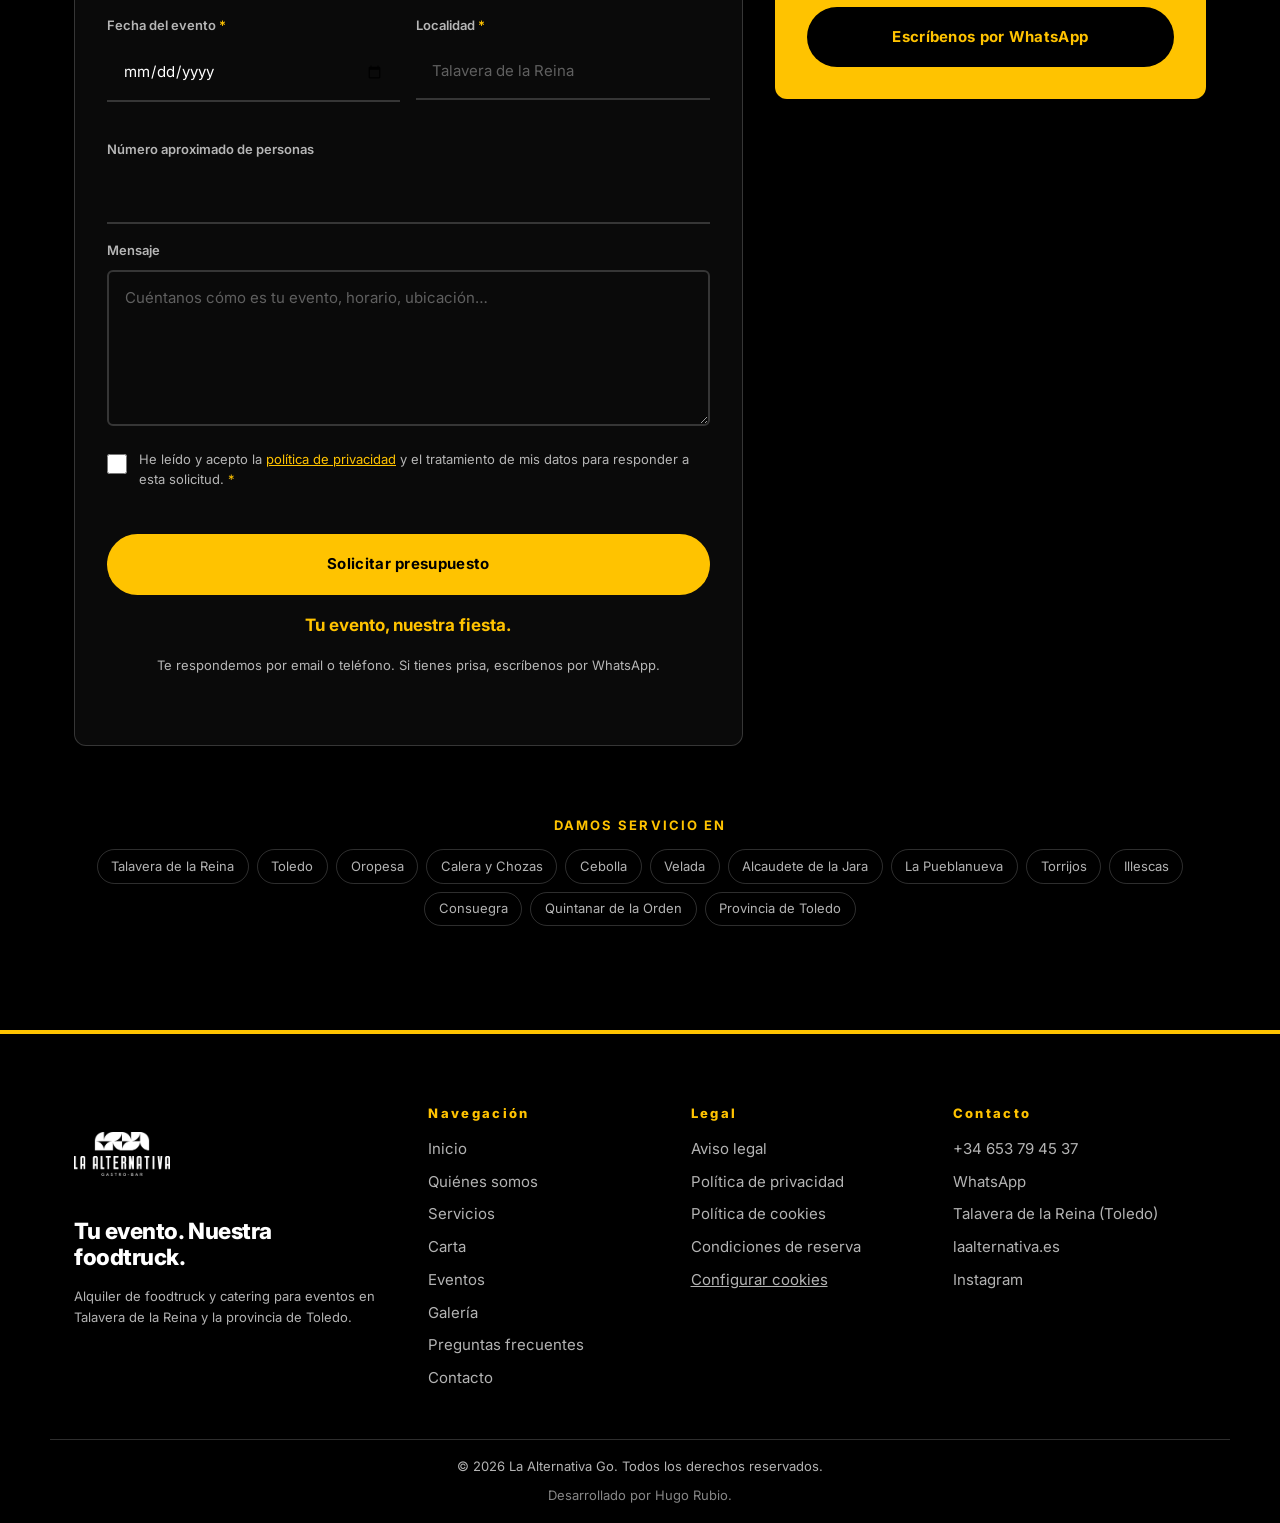
==== commit 8d156333: "SEO: descripción corta, URL sin #, HTML prerenderizado y enlaces reales - Meta descripción de 190 a " ====
--- a/index.html
+++ b/index.html
@@ -11,7 +11,7 @@
          2) foodtruck / food truck en Talavera de la Reina
        ======================================================= -->
   <title>Catering y Foodtruck en Talavera de la Reina | La Alternativa Go</title>
-  <meta name="description" content="Catering en Talavera de la Reina y alquiler de food truck para bodas, cumpleaños, eventos de empresa y festivales. Street food recién hecha en toda la provincia de Toledo. ¡Pide presupuesto!">
+  <meta name="description" content="Catering y food truck en Talavera de la Reina para bodas, cumpleaños, empresas y festivales. Street food recién hecha en la provincia de Toledo.">
   <meta name="keywords" content="catering Talavera de la Reina, catering en Talavera, foodtruck Talavera de la Reina, food truck Talavera de la Reina, alquiler foodtruck Talavera, foodtruck eventos Toledo, catering bodas Talavera, catering eventos empresa Toledo, food truck catering Talavera de la Reina">
   <link rel="canonical" href="https://www.alternativago.com/">
   <meta name="robots" content="index, follow, max-image-preview:large, max-snippet:-1">
@@ -33,6 +33,7 @@
   <meta property="og:title" content="Catering y Foodtruck en Talavera de la Reina | La Alternativa Go">
   <meta property="og:description" content="Catering y alquiler de food truck para tu evento en Talavera de la Reina y la provincia de Toledo. Bodas, cumpleaños, empresas y festivales.">
   <meta property="og:image" content="https://www.alternativago.com/assets/img/og-foodtruck-catering-talavera.jpg">
+  <meta property="og:image:type" content="image/jpeg">
   <meta property="og:image:width" content="1200">
   <meta property="og:image:height" content="630">
   <meta property="og:image:alt" content="Equipo de La Alternativa Go junto a su foodtruck de catering en Talavera de la Reina">
@@ -50,6 +51,7 @@
        search.google.com/search-console (método "Etiqueta HTML") y descoméntala.
   <meta name="google-site-verification" content="PEGA-AQUI-TU-CODIGO">
   -->
+  <link rel="preload" as="image" href="assets/img/foodtruck.jpg" fetchpriority="high">
   <link rel="preconnect" href="https://fonts.googleapis.com">
   <link rel="preconnect" href="https://fonts.gstatic.com" crossorigin>
   <link href="https://fonts.googleapis.com/css2?family=Inter:wght@400;500;600;700;800;900&display=swap" rel="stylesheet">
@@ -189,14 +191,14 @@
       <div class="hero__media">
         <img src="assets/img/foodtruck.jpg"
              alt="Food truck amarilla de La Alternativa Go preparada para un catering en Talavera de la Reina"
-             fetchpriority="high" width="1600" height="900">
+             fetchpriority="high" width="1024" height="768">
       </div>
 
       <div class="container hero__inner">
         <p class="eyebrow" data-reveal>Alquiler de foodtruck · Catering para eventos</p>
 
         <h1 class="hero__title" id="titulo-inicio" data-reveal>
-          <span class="hl">Catering</span> y foodtruck<br>en Talavera de la Reina
+          <span class="hl">Catering</span> y foodtruck <br>en Talavera de la Reina
         </h1>
 
         <p class="hero__text" data-reveal>
@@ -211,7 +213,7 @@
         </div>
 
         <!-- Se genera desde assets/js/menu.js -->
-        <ul class="hero__features" id="heroHighlights" data-reveal></ul>
+        <ul class="hero__features" id="heroHighlights" data-reveal><!-- prerender --><li><svg viewBox="0 0 24 24" fill="none" stroke="currentColor" stroke-width="1.6" stroke-linecap="round" stroke-linejoin="round" aria-hidden="true" focusable="false"><path d="M14 17V6.5a1 1 0 0 0-1-1H3.5a1 1 0 0 0-1 1V17a1 1 0 0 0 1 1H5"/><path d="M14 9h3.6a1 1 0 0 1 .77.36L21.3 13a1 1 0 0 1 .23.64V17a1 1 0 0 1-1 1h-1.2"/><path d="M10 18h4"/><circle cx="7.4" cy="18" r="2.2"/><circle cx="17.1" cy="18" r="2.2"/></svg><span>Alquiler de foodtruck</span></li><li><svg viewBox="0 0 24 24" fill="none" stroke="currentColor" stroke-width="1.6" stroke-linecap="round" stroke-linejoin="round" aria-hidden="true" focusable="false"><path d="M3 18h18"/><path d="M4.5 18a7.5 7.5 0 0 1 15 0"/><path d="M12 10.5V8.6"/><circle cx="12" cy="7" r="1.3"/></svg><span>Catering para eventos</span></li><li><svg viewBox="0 0 24 24" fill="none" stroke="currentColor" stroke-width="1.6" stroke-linecap="round" stroke-linejoin="round" aria-hidden="true" focusable="false"><path d="M12 21.2s6.8-5.6 6.8-10.6a6.8 6.8 0 1 0-13.6 0c0 5 6.8 10.6 6.8 10.6Z"/><circle cx="12" cy="10.4" r="2.5"/></svg><span>Talavera y provincia de Toledo</span></li><li><svg viewBox="0 0 24 24" fill="none" stroke="currentColor" stroke-width="1.6" stroke-linecap="round" stroke-linejoin="round" aria-hidden="true" focusable="false"><path d="M3.5 20.5 8 9.4l6.6 6.6-11.1 4.5Z"/><path d="m8 9.4 6.6 6.6"/><path d="M15.2 6.4c.6-1.2 1.7-1.6 3-1.2"/><path d="M18.6 2.9v1.9"/><path d="M21.5 7.2h-1.9"/><path d="M20 12.4a2.6 2.6 0 0 1-2.6-2.6"/></svg><span>Bodas, empresas y festivales</span></li><!-- /prerender --></ul>
       </div>
 
       <a class="hero__scroll" href="#quienes-somos" aria-label="Ir a la siguiente sección">Desliza</a>
@@ -245,7 +247,7 @@
           <div class="about__frame">
             <img src="assets/img/foodtruck.jpg"
                  alt="La foodtruck de La Alternativa Go montada en un evento en Talavera de la Reina"
-                 loading="lazy" width="800" height="1000">
+                 loading="lazy" width="1024" height="768">
           </div>
           <figcaption class="about__badge">Nuestra foodtruck</figcaption>
         </figure>
@@ -266,7 +268,7 @@
           </header>
 
           <!-- Se genera desde assets/js/menu.js -->
-          <div class="pillars" id="pillars"></div>
+          <div class="pillars" id="pillars"><!-- prerender --><article class="pillar"><span class="pillar__icon" aria-hidden="true"><svg viewBox="0 0 24 24" fill="none" stroke="currentColor" stroke-width="1.6" stroke-linecap="round" stroke-linejoin="round" aria-hidden="true" focusable="false"><path d="M12 21c3.1 0 5.6-2.3 5.6-5.2 0-3.4-2.8-5.1-3.8-8-.7 1.5-1.9 2.2-2.8 3.3-1 1.1-1.5 2.2-1.5 3.4 0-1.3-.6-2.5-1.3-3.3-1.3 1.6-1.8 2.9-1.8 4.6C6.4 18.7 8.9 21 12 21Z"/></svg></span><div><h3 class="pillar__title">Sabor</h3><p class="pillar__text">Comida callejera hecha para disfrutar.</p></div></article><article class="pillar"><span class="pillar__icon" aria-hidden="true"><svg viewBox="0 0 24 24" fill="none" stroke="currentColor" stroke-width="1.6" stroke-linecap="round" stroke-linejoin="round" aria-hidden="true" focusable="false"><path d="M14 17V6.5a1 1 0 0 0-1-1H3.5a1 1 0 0 0-1 1V17a1 1 0 0 0 1 1H5"/><path d="M14 9h3.6a1 1 0 0 1 .77.36L21.3 13a1 1 0 0 1 .23.64V17a1 1 0 0 1-1 1h-1.2"/><path d="M10 18h4"/><circle cx="7.4" cy="18" r="2.2"/><circle cx="17.1" cy="18" r="2.2"/></svg></span><div><h3 class="pillar__title">Nos movemos</h3><p class="pillar__text">Llevamos la foodtruck hasta tu evento.</p></div></article><article class="pillar"><span class="pillar__icon" aria-hidden="true"><svg viewBox="0 0 24 24" fill="none" stroke="currentColor" stroke-width="1.6" stroke-linecap="round" stroke-linejoin="round" aria-hidden="true" focusable="false"><path d="m11 3 1.7 4.1L16.8 8.8l-4.1 1.7L11 14.6l-1.7-4.1L5.2 8.8l4.1-1.7L11 3Z"/><path d="m18 14.4.9 2.1 2.1.9-2.1.9-.9 2.1-.9-2.1-2.1-.9 2.1-.9.9-2.1Z"/></svg></span><div><h3 class="pillar__title">Tu evento, nuestra fiesta</h3><p class="pillar__text">Nos adaptamos al ambiente y al tipo de celebración.</p></div></article><!-- /prerender --></div>
         </div>
       </div>
 
@@ -299,11 +301,11 @@
         </header>
 
         <!-- Se genera desde assets/js/services.js con los datos de data.js -->
-        <div class="grid grid--3 services-grid" id="servicesGrid"></div>
+        <div class="grid grid--3 services-grid" id="servicesGrid"><!-- prerender --><article class="card" data-reveal><span class="card__icon" aria-hidden="true"><svg viewBox="0 0 24 24" fill="none" stroke="currentColor" stroke-width="1.6" stroke-linecap="round" stroke-linejoin="round" aria-hidden="true" focusable="false"><path d="M14 17V6.5a1 1 0 0 0-1-1H3.5a1 1 0 0 0-1 1V17a1 1 0 0 0 1 1H5"/><path d="M14 9h3.6a1 1 0 0 1 .77.36L21.3 13a1 1 0 0 1 .23.64V17a1 1 0 0 1-1 1h-1.2"/><path d="M10 18h4"/><circle cx="7.4" cy="18" r="2.2"/><circle cx="17.1" cy="18" r="2.2"/></svg></span><h3 class="card__title">Alquiler de foodtruck</h3><p class="card__text">Llevamos la foodtruck hasta tu evento en Talavera de la Reina y la provincia de Toledo, montada y lista para servir.</p><ul class="card__list"><li>Montaje y desmontaje incluidos</li><li>Cocina propia dentro de la foodtruck</li><li>Personal de servicio durante el evento</li><li>Nos adaptamos al espacio disponible</li></ul></article><article class="card" data-reveal><span class="card__icon" aria-hidden="true"><svg viewBox="0 0 24 24" fill="none" stroke="currentColor" stroke-width="1.6" stroke-linecap="round" stroke-linejoin="round" aria-hidden="true" focusable="false"><path d="M3 18h18"/><path d="M4.5 18a7.5 7.5 0 0 1 15 0"/><path d="M12 10.5V8.6"/><circle cx="12" cy="7" r="1.3"/></svg></span><h3 class="card__title">Catering para eventos</h3><p class="card__text">Catering de street food adaptado a tu celebración: elegimos contigo las raciones y ajustamos las cantidades a tus invitados.</p><ul class="card__list"><li>Menús a medida según el evento</li><li>Cantidades calculadas por número de personas</li><li>Opciones para grupos grandes y pequeños</li><li>Servicio continuo o por pases</li></ul></article><article class="card" data-reveal><span class="card__icon" aria-hidden="true"><svg viewBox="0 0 24 24" fill="none" stroke="currentColor" stroke-width="1.6" stroke-linecap="round" stroke-linejoin="round" aria-hidden="true" focusable="false"><path d="M3.5 20.5 8 9.4l6.6 6.6-11.1 4.5Z"/><path d="m8 9.4 6.6 6.6"/><path d="M15.2 6.4c.6-1.2 1.7-1.6 3-1.2"/><path d="M18.6 2.9v1.9"/><path d="M21.5 7.2h-1.9"/><path d="M20 12.4a2.6 2.6 0 0 1-2.6-2.6"/></svg></span><h3 class="card__title">Servicio completo para celebraciones</h3><p class="card__text">Nos encargamos de la comida, el personal y el montaje para que tú solo tengas que disfrutar de tu evento.</p><ul class="card__list"><li>Coordinación con el lugar de la celebración</li><li>Menaje desechable y recogida</li><li>Horarios flexibles, también de noche</li><li>Festivales, ferias y fiestas populares</li></ul></article><!-- /prerender --></div>
 
         <div class="section__foot" data-reveal>
           <a class="btn btn--primary" href="#contacto">Pedir presupuesto</a>
-          <a class="btn btn--ghost" id="waServicios" href="#" rel="noopener">Preguntar por WhatsApp</a>
+          <a class="btn btn--ghost" id="waServicios" href="https://wa.me/34653794537?text=Hola%2C%20quer%C3%ADa%20informaci%C3%B3n%20sobre%20el%20alquiler%20de%20la%20foodtruck%20con%20catering%20para%20un%20evento." target="_blank" rel="noopener noreferrer">Preguntar por WhatsApp</a>
         </div>
       </div>
 
@@ -371,7 +373,7 @@
         </header>
 
         <!-- Se genera desde assets/js/menu.js con los datos de data.js -->
-        <div class="grid grid--4 menu-grid" id="menuGrid"></div>
+        <div class="grid grid--4 menu-grid" id="menuGrid"><!-- prerender --><article class="dish dish--featured" data-reveal><div class="dish__media"><span class="dish__flag">El más pedido</span><img src="assets/img/molletes.jpg" alt="Molletes recién tostados de la foodtruck" loading="lazy" width="900" height="600"></div><div class="dish__body"><div class="dish__head"><h3 class="dish__name">Molletes</h3><span class="dish__price">6 €</span></div><p class="dish__desc">Molletes tostados y rellenos, listos para comer con las manos.</p><ul class="dish__tags"><li>oreja</li><li>calamares</li><li>bacon</li><li>lomo</li><li>chorizo</li></ul></div></article><article class="dish" data-reveal><div class="dish__media"><img src="assets/img/raciones.jpg" alt="Ración de street food para compartir" loading="lazy" width="900" height="600"></div><div class="dish__body"><div class="dish__head"><h3 class="dish__name">Raciones</h3><span class="dish__price">10 €</span></div><p class="dish__desc">Raciones generosas para compartir en cualquier celebración.</p><ul class="dish__tags"><li>oreja</li><li>calamares</li><li>fingers</li></ul></div></article><article class="dish" data-reveal><div class="dish__media"><img src="assets/img/patatas.jpg" alt="Patatas fritas crujientes recién hechas" loading="lazy" width="900" height="600"></div><div class="dish__body"><div class="dish__head"><h3 class="dish__name">Patatas</h3><span class="dish__price">5 €</span></div><p class="dish__desc">Crujientes y recién hechas.</p></div></article><article class="dish" data-reveal><div class="dish__media"><img src="assets/img/pincho.jpg" alt="Pincho moruno especiado a la plancha" loading="lazy" width="900" height="600"></div><div class="dish__body"><div class="dish__head"><h3 class="dish__name">Pincho Moruno</h3><span class="dish__price">3,50 €</span></div><p class="dish__desc">Especiado y a la plancha.</p></div></article><!-- /prerender --></div>
 
         <p class="menu-note" data-reveal>
           Precios de barra por unidad. Para eventos preparamos un
@@ -419,7 +421,7 @@
         </header>
 
         <!-- Se genera desde assets/js/menu.js con los datos de data.js -->
-        <div class="grid grid--3 events-grid" id="eventsGrid"></div>
+        <div class="grid grid--3 events-grid" id="eventsGrid"><!-- prerender --><article class="card" data-reveal><span class="card__icon" aria-hidden="true"><svg viewBox="0 0 24 24" fill="none" stroke="currentColor" stroke-width="1.6" stroke-linecap="round" stroke-linejoin="round" aria-hidden="true" focusable="false"><path d="M3 20.5h18"/><path d="M4.6 20.5v-5.9a2 2 0 0 1 2-2h10.8a2 2 0 0 1 2 2v5.9"/><path d="M4.6 16.6c1.5 1.1 3 1.1 4.5 0s3-1.1 4.5 0 3 1.1 4.5 0"/><path d="M12 12.6V9.9"/><path d="M12 8.1c.9-.9.9-1.7 0-2.6-.9.9-.9 1.7 0 2.6Z"/></svg></span><h3 class="card__title">Cumpleaños</h3><p class="card__text">Celebra a lo grande con comida para todos.</p></article><article class="card" data-reveal><span class="card__icon" aria-hidden="true"><svg viewBox="0 0 24 24" fill="none" stroke="currentColor" stroke-width="1.6" stroke-linecap="round" stroke-linejoin="round" aria-hidden="true" focusable="false"><path d="M9 17.5V5.2l10-2v12.1"/><circle cx="6.4" cy="18" r="2.6"/><circle cx="16.4" cy="15.9" r="2.6"/></svg></span><h3 class="card__title">Fiestas privadas</h3><p class="card__text">Ambiente, música y street food sin límites.</p></article><article class="card" data-reveal><span class="card__icon" aria-hidden="true"><svg viewBox="0 0 24 24" fill="none" stroke="currentColor" stroke-width="1.6" stroke-linecap="round" stroke-linejoin="round" aria-hidden="true" focusable="false"><path d="M12 20.4s-7.3-4.6-7.3-9.8a3.9 3.9 0 0 1 7.3-2 3.9 3.9 0 0 1 7.3 2c0 5.2-7.3 9.8-7.3 9.8Z"/></svg></span><h3 class="card__title">Bodas y celebraciones</h3><p class="card__text">El toque diferente que nadie olvida.</p></article><article class="card" data-reveal><span class="card__icon" aria-hidden="true"><svg viewBox="0 0 24 24" fill="none" stroke="currentColor" stroke-width="1.6" stroke-linecap="round" stroke-linejoin="round" aria-hidden="true" focusable="false"><rect x="2.6" y="7" width="18.8" height="13" rx="2"/><path d="M8.4 7V5.4a2 2 0 0 1 2-2h3.2a2 2 0 0 1 2 2V7"/><path d="M2.6 12.4h18.8"/></svg></span><h3 class="card__title">Eventos de empresa</h3><p class="card__text">Comidas informales, afterworks y ferias.</p></article><article class="card" data-reveal><span class="card__icon" aria-hidden="true"><svg viewBox="0 0 24 24" fill="none" stroke="currentColor" stroke-width="1.6" stroke-linecap="round" stroke-linejoin="round" aria-hidden="true" focusable="false"><path d="M3 20.4 12 3.6l9 16.8"/><path d="M12 3.6v16.8"/><path d="M8 20.4 12 12.6l4 7.8"/></svg></span><h3 class="card__title">Festivales</h3><p class="card__text">Servicio rápido para mucho público.</p></article><article class="card" data-reveal><span class="card__icon" aria-hidden="true"><svg viewBox="0 0 24 24" fill="none" stroke="currentColor" stroke-width="1.6" stroke-linecap="round" stroke-linejoin="round" aria-hidden="true" focusable="false"><path d="M5 21V3.6"/><path d="M5 3.6h13.2l-3 4.6 3 4.6H5"/></svg></span><h3 class="card__title">Fiestas populares</h3><p class="card__text">Ferias, verbenas y fiestas de barrio.</p></article><!-- /prerender --></div>
       </div>
 
       <script type="application/ld+json">
@@ -455,7 +457,7 @@
         </header>
 
         <!-- Se genera desde assets/js/gallery.js -->
-        <div class="gallery" id="gallery"></div>
+        <div class="gallery" id="gallery"><!-- prerender --><button class="gallery__item gallery__item--feature" type="button" data-index="0" aria-label="Ampliar: Equipo de camareros de La Alternativa Go junto a la foodtruck en un evento en Talavera de la Reina" data-reveal><img src="assets/img/galeria/16-equipo-foodtruck-evento-sm.webp" srcset="assets/img/galeria/16-equipo-foodtruck-evento-sm.webp 1000w, assets/img/galeria/16-equipo-foodtruck-evento.webp 2048w" sizes="(max-width: 640px) 92vw, 780px" alt="Equipo de camareros de La Alternativa Go junto a la foodtruck en un evento en Talavera de la Reina" width="1000" height="1000" decoding="async"><span class="gallery__cap">Nuestro equipo, listo para servir</span></button><button class="gallery__item" type="button" data-index="1" aria-label="Ampliar: Ensaladas con langostinos emplatadas para un catering de celebración" data-reveal><img src="assets/img/galeria/04-ensaladas-langostinos-sm.webp" srcset="assets/img/galeria/04-ensaladas-langostinos-sm.webp 1000w, assets/img/galeria/04-ensaladas-langostinos.webp 2048w" sizes="(max-width: 640px) 46vw, 380px" alt="Ensaladas con langostinos emplatadas para un catering de celebración" width="1000" height="1000" loading="lazy" decoding="async"><span class="gallery__cap">Ensaladas de langostinos</span></button><button class="gallery__item" type="button" data-index="2" aria-label="Ampliar: Cortador de jamón a cuchillo en un catering al aire libre en Toledo" data-reveal><img src="assets/img/galeria/13-cortador-jamon-sm.webp" srcset="assets/img/galeria/13-cortador-jamon-sm.webp 1000w, assets/img/galeria/13-cortador-jamon.webp 2048w" sizes="(max-width: 640px) 46vw, 380px" alt="Cortador de jamón a cuchillo en un catering al aire libre en Toledo" width="1000" height="1000" loading="lazy" decoding="async"><span class="gallery__cap">Cortador de jamón a cuchillo</span></button><button class="gallery__item" type="button" data-index="3" aria-label="Ampliar: Foodtruck amarilla de La Alternativa Go montada para un evento en la provincia de Toledo" data-reveal><img src="assets/img/galeria/03-foodtruck-roll-up-sm.webp" srcset="assets/img/galeria/03-foodtruck-roll-up-sm.webp 1000w, assets/img/galeria/03-foodtruck-roll-up.webp 2048w" sizes="(max-width: 640px) 46vw, 380px" alt="Foodtruck amarilla de La Alternativa Go montada para un evento en la provincia de Toledo" width="1000" height="1000" loading="lazy" decoding="async"><span class="gallery__cap">La foodtruck en un evento</span></button><button class="gallery__item" type="button" data-index="4" aria-label="Ampliar: Canapés variados de salmón, paté y membrillo para catering de eventos" data-reveal><img src="assets/img/galeria/07-canapes-variados-sm.webp" srcset="assets/img/galeria/07-canapes-variados-sm.webp 1000w, assets/img/galeria/07-canapes-variados.webp 2048w" sizes="(max-width: 640px) 46vw, 380px" alt="Canapés variados de salmón, paté y membrillo para catering de eventos" width="1000" height="1000" loading="lazy" decoding="async"><span class="gallery__cap">Canapés variados</span></button><button class="gallery__item" type="button" data-index="5" aria-label="Ampliar: Tablas de queso curado y jamón para un cóctel de empresa" data-reveal><img src="assets/img/galeria/15-tablas-queso-jamon-sm.webp" srcset="assets/img/galeria/15-tablas-queso-jamon-sm.webp 1000w, assets/img/galeria/15-tablas-queso-jamon.webp 2048w" sizes="(max-width: 640px) 46vw, 380px" alt="Tablas de queso curado y jamón para un cóctel de empresa" width="1000" height="1000" loading="lazy" decoding="async"><span class="gallery__cap">Tablas de queso y jamón</span></button><button class="gallery__item" type="button" data-index="6" aria-label="Ampliar: Desayuno de catering con croissants de jamón y queso y bollería variada" data-reveal><img src="assets/img/galeria/11-desayuno-bolleria-sm.webp" srcset="assets/img/galeria/11-desayuno-bolleria-sm.webp 1000w, assets/img/galeria/11-desayuno-bolleria.webp 2048w" sizes="(max-width: 640px) 46vw, 380px" alt="Desayuno de catering con croissants de jamón y queso y bollería variada" width="1000" height="1000" loading="lazy" decoding="async"><span class="gallery__cap">Desayunos de empresa</span></button><button class="gallery__item" type="button" data-index="7" aria-label="Ampliar: Vino tinto D.O. Bierzo servido en mesa alta durante un evento al aire libre" data-reveal><img src="assets/img/galeria/06-vino-men-de-mencia-sm.webp" srcset="assets/img/galeria/06-vino-men-de-mencia-sm.webp 1000w, assets/img/galeria/06-vino-men-de-mencia.webp 2048w" sizes="(max-width: 640px) 46vw, 380px" alt="Vino tinto D.O. Bierzo servido en mesa alta durante un evento al aire libre" width="1000" height="1000" loading="lazy" decoding="async"><span class="gallery__cap">Vino D.O. Bierzo</span></button><button class="gallery__item" type="button" data-index="8" aria-label="Ampliar: Estación de café, zumos y bollería para un desayuno de empresa" data-reveal><img src="assets/img/galeria/12-cafe-y-zumos-sm.webp" srcset="assets/img/galeria/12-cafe-y-zumos-sm.webp 1000w, assets/img/galeria/12-cafe-y-zumos.webp 2048w" sizes="(max-width: 640px) 46vw, 380px" alt="Estación de café, zumos y bollería para un desayuno de empresa" width="1000" height="1000" loading="lazy" decoding="async"><span class="gallery__cap">Estación de café y zumos</span></button><!-- /prerender --></div>
       </div>
 
       <script type="application/ld+json">
@@ -756,7 +758,7 @@
               </li>
               <li>
                 <span aria-hidden="true">💬</span>
-                <a id="waContacto" href="#" rel="noopener">WhatsApp directo</a>
+                <a id="waContacto" href="https://wa.me/34653794537?text=Hola%2C%20me%20gustar%C3%ADa%20pedir%20presupuesto%20para%20alquilar%20la%20foodtruck%20con%20catering." target="_blank" rel="noopener noreferrer">WhatsApp directo</a>
               </li>
               <li>
                 <span aria-hidden="true">📍</span>
@@ -773,11 +775,11 @@
               <!-- Se muestra solo si hay enlace en data.js → site.googleReviews -->
               <li data-review hidden>
                 <span aria-hidden="true">⭐</span>
-                <a class="js-review-link" href="#" target="_blank" rel="noopener noreferrer">Déjanos tu reseña en Google</a>
+                <a class="js-review-link" target="_blank" rel="noopener noreferrer">Déjanos tu reseña en Google</a>
               </li>
             </ul>
             <p class="contact-card__claim">Tu evento.<br>Nuestra foodtruck.</p>
-            <a class="btn btn--primary btn--block" id="waCard" href="#" rel="noopener">
+            <a class="btn btn--primary btn--block" id="waCard" href="https://wa.me/34653794537?text=Hola%2C%20me%20gustar%C3%ADa%20pedir%20presupuesto%20para%20alquilar%20la%20foodtruck%20con%20catering." target="_blank" rel="noopener noreferrer">
               Escríbenos por WhatsApp
             </a>
           </aside>
@@ -786,7 +788,7 @@
         <!-- Zonas de servicio: refuerza el SEO local -->
         <div class="areas" data-reveal>
           <h3>Damos servicio en</h3>
-          <ul id="areasList"></ul>
+          <ul id="areasList"><!-- prerender --><li>Talavera de la Reina</li><li>Toledo</li><li>Oropesa</li><li>Calera y Chozas</li><li>Cebolla</li><li>Velada</li><li>Alcaudete de la Jara</li><li>La Pueblanueva</li><li>Torrijos</li><li>Illescas</li><li>Consuegra</li><li>Quintanar de la Orden</li><li>Provincia de Toledo</li><!-- /prerender --></ul>
         </div>
       </div>
 
@@ -852,11 +854,11 @@
         <h3>Contacto</h3>
         <ul>
           <li><a href="tel:+34653794537">+34 653 79 45 37</a></li>
-          <li><a id="waFooter" href="#" rel="noopener">WhatsApp</a></li>
+          <li><a id="waFooter" href="https://wa.me/34653794537?text=Hola%2C%20me%20gustar%C3%ADa%20pedir%20presupuesto%20para%20alquilar%20la%20foodtruck%20con%20catering." target="_blank" rel="noopener noreferrer">WhatsApp</a></li>
           <li>Talavera de la Reina (Toledo)</li>
           <li><a href="https://laalternativa.es" target="_blank" rel="noopener noreferrer">laalternativa.es</a></li>
           <li><a href="https://www.instagram.com/la_alternativa_go/" target="_blank" rel="noopener noreferrer">Instagram</a></li>
-          <li data-review hidden><a class="js-review-link" href="#" target="_blank" rel="noopener noreferrer">Reseñas en Google</a></li>
+          <li data-review hidden><a class="js-review-link" target="_blank" rel="noopener noreferrer">Reseñas en Google</a></li>
         </ul>
       </div>
     </div>
@@ -868,7 +870,7 @@
   </footer>
 
   <!-- ============ BOTÓN FLOTANTE DE WHATSAPP ============ -->
-  <a class="wa-fab" id="waFab" href="#" rel="noopener"
+  <a class="wa-fab" id="waFab" href="https://wa.me/34653794537?text=Hola%2C%20me%20gustar%C3%ADa%20pedir%20presupuesto%20para%20alquilar%20la%20foodtruck%20con%20catering." target="_blank" rel="noopener noreferrer"
      aria-label="Escríbenos por WhatsApp al 653 79 45 37">
     <svg viewBox="0 0 24 24" aria-hidden="true" focusable="false">
       <path d="M17.47 14.38c-.3-.15-1.75-.86-2.02-.96-.27-.1-.47-.15-.67.15-.2.3-.77.96-.94 1.16-.17.2-.35.22-.65.07-.3-.15-1.25-.46-2.38-1.47-.88-.78-1.47-1.75-1.64-2.05-.17-.3-.02-.46.13-.61.13-.13.3-.35.45-.52.15-.17.2-.3.3-.5.1-.2.05-.37-.02-.52-.07-.15-.67-1.61-.92-2.2-.24-.58-.48-.5-.67-.51h-.57c-.2 0-.52.07-.79.37-.27.3-1.04 1.01-1.04 2.47s1.06 2.86 1.21 3.06c.15.2 2.1 3.2 5.08 4.49.71.31 1.26.49 1.69.62.71.23 1.36.2 1.87.12.57-.09 1.75-.72 2-1.41.25-.69.25-1.28.17-1.41-.07-.13-.27-.2-.57-.35z"/>
@@ -909,6 +911,7 @@
   <script src="assets/js/whatsapp.js"></script>
   <script src="assets/js/social.js"></script>
   <script src="assets/js/cookies.js"></script>
+  <script src="assets/js/analytics.js"></script>
   <script src="assets/js/ui.js"></script>
   <script src="assets/js/main.js"></script>
 </body>
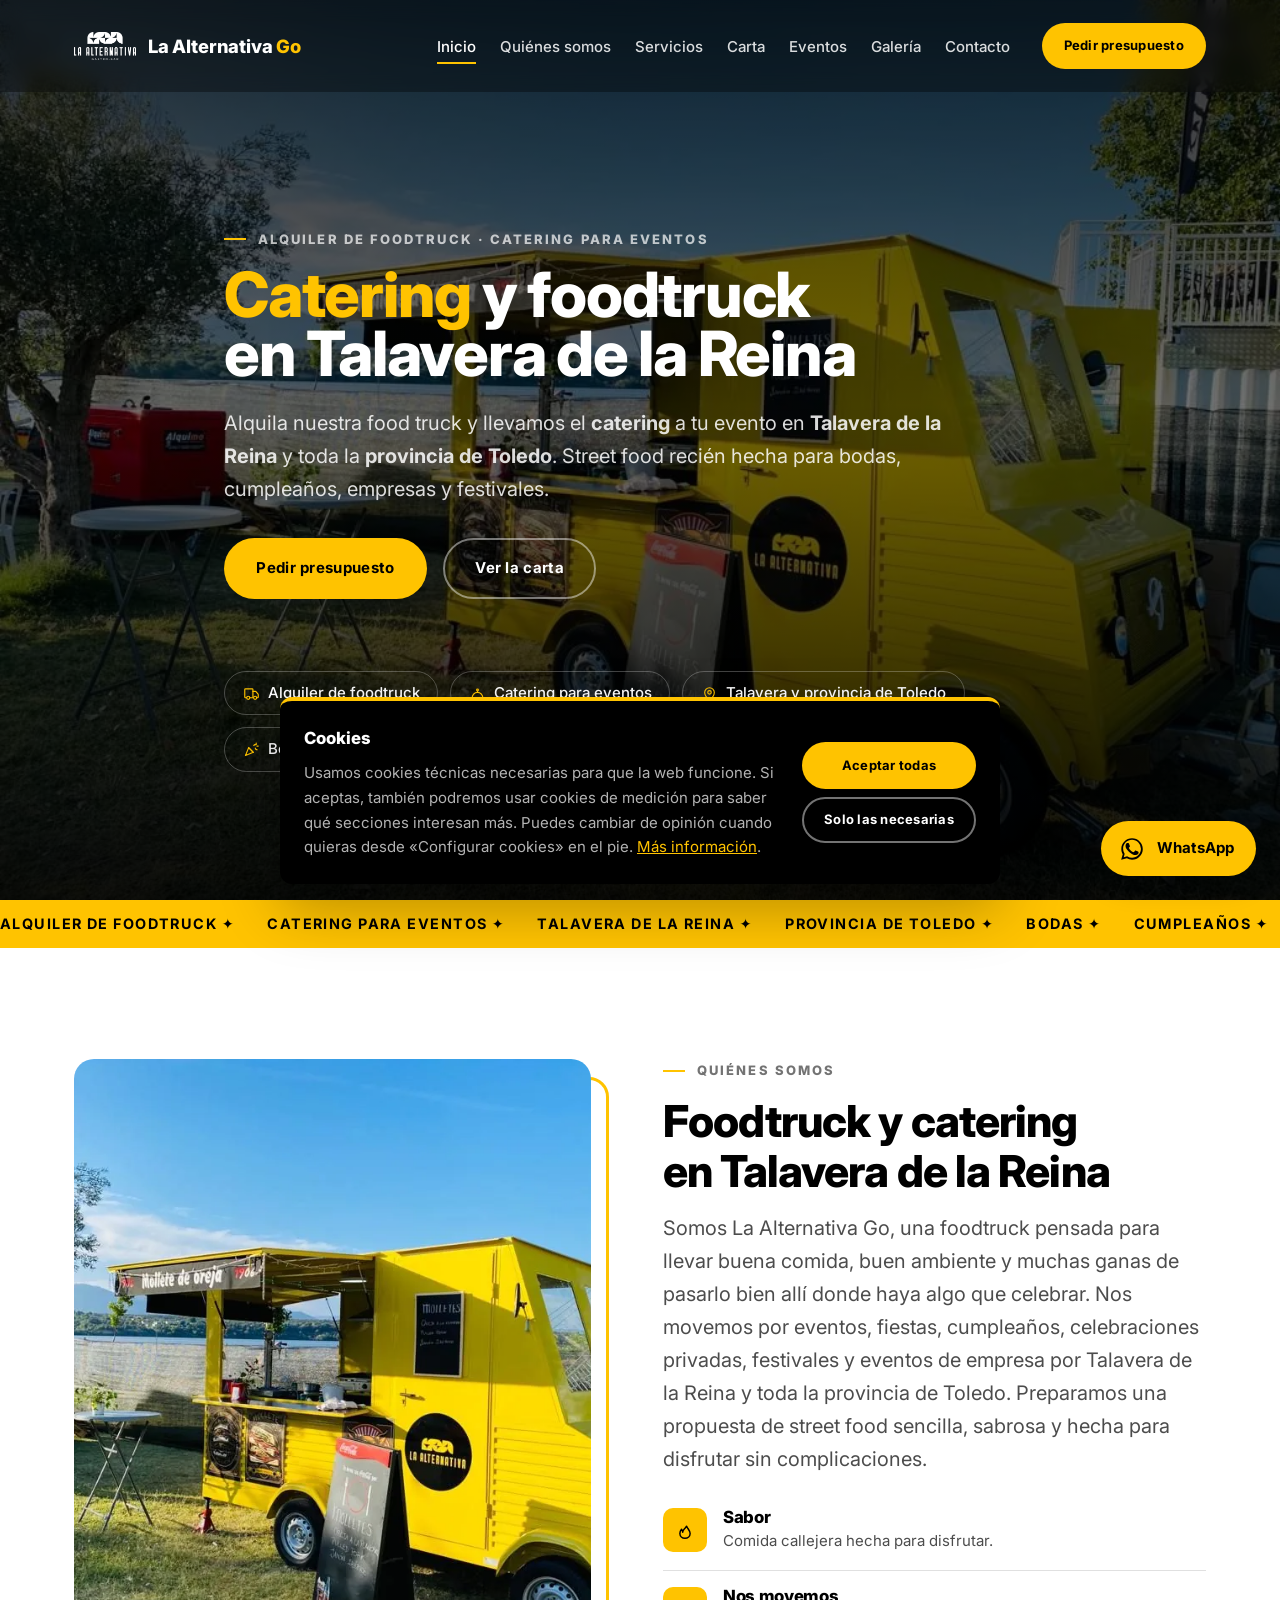
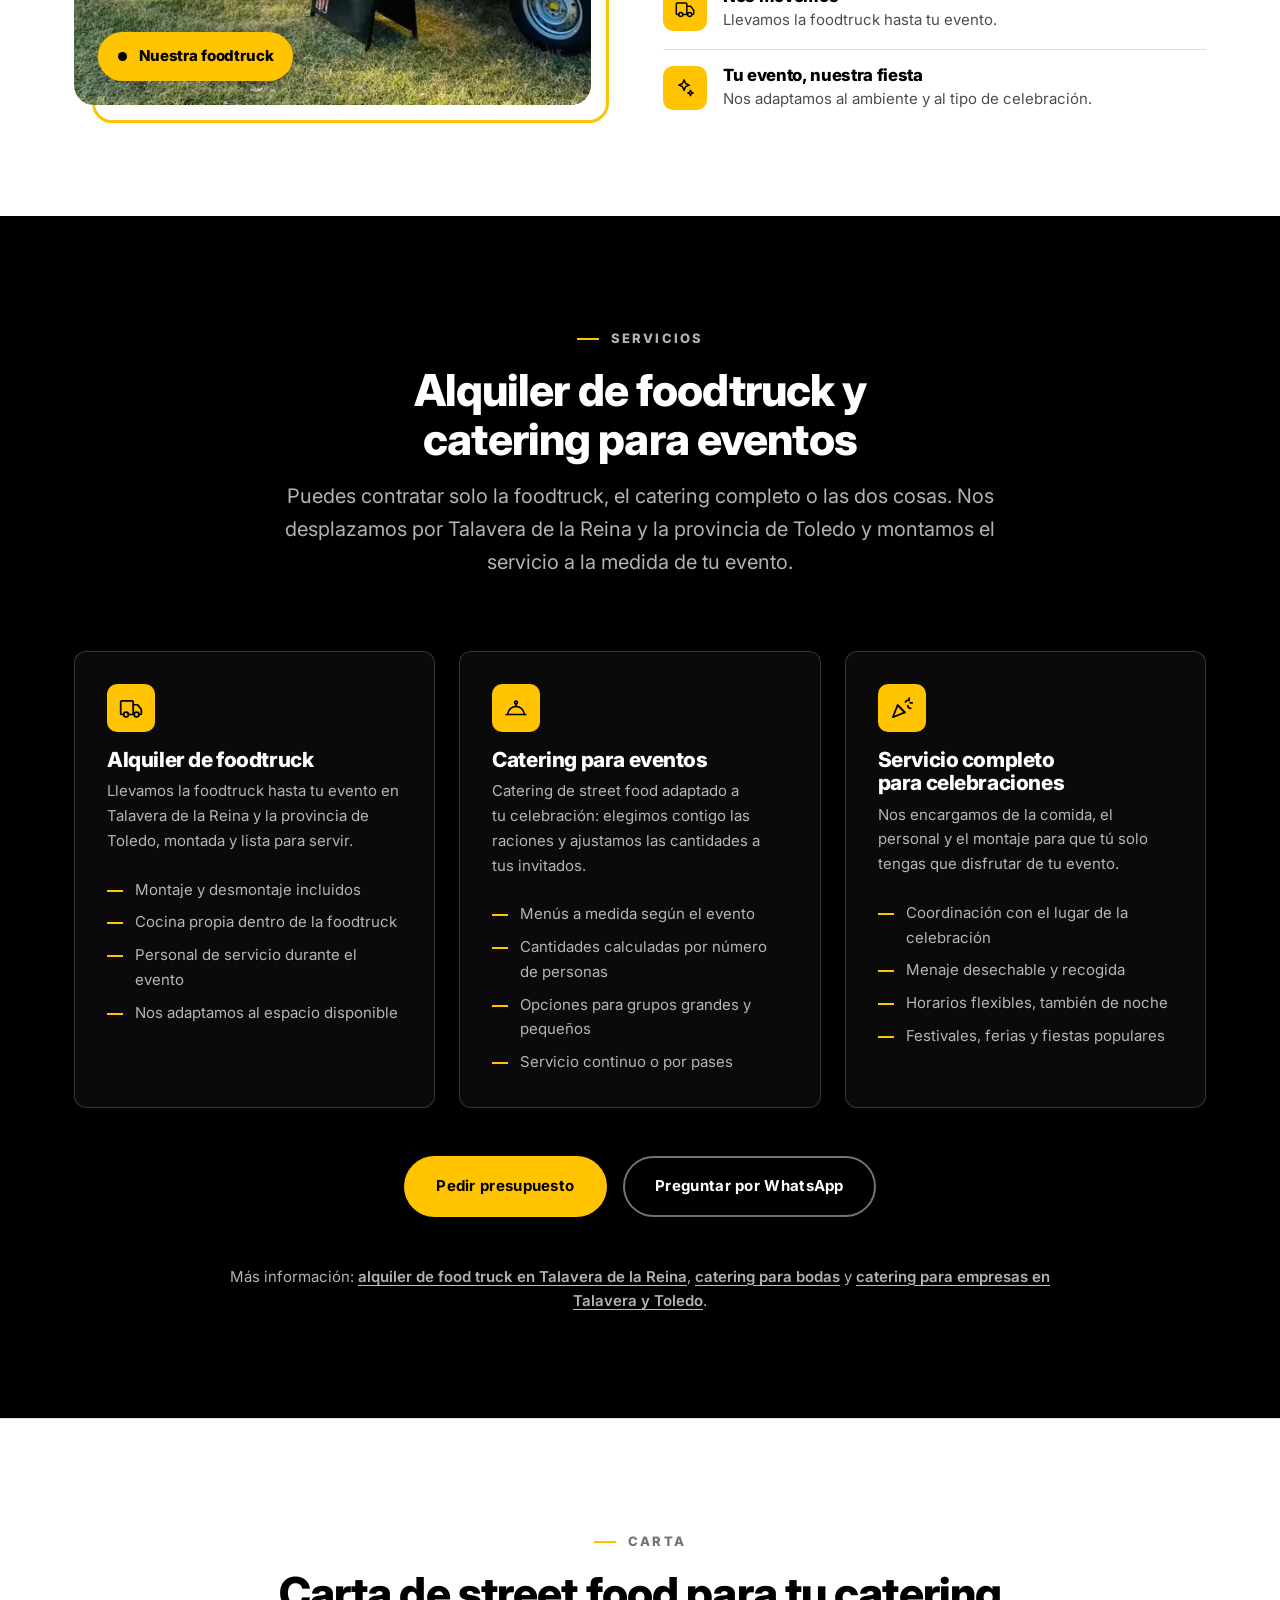
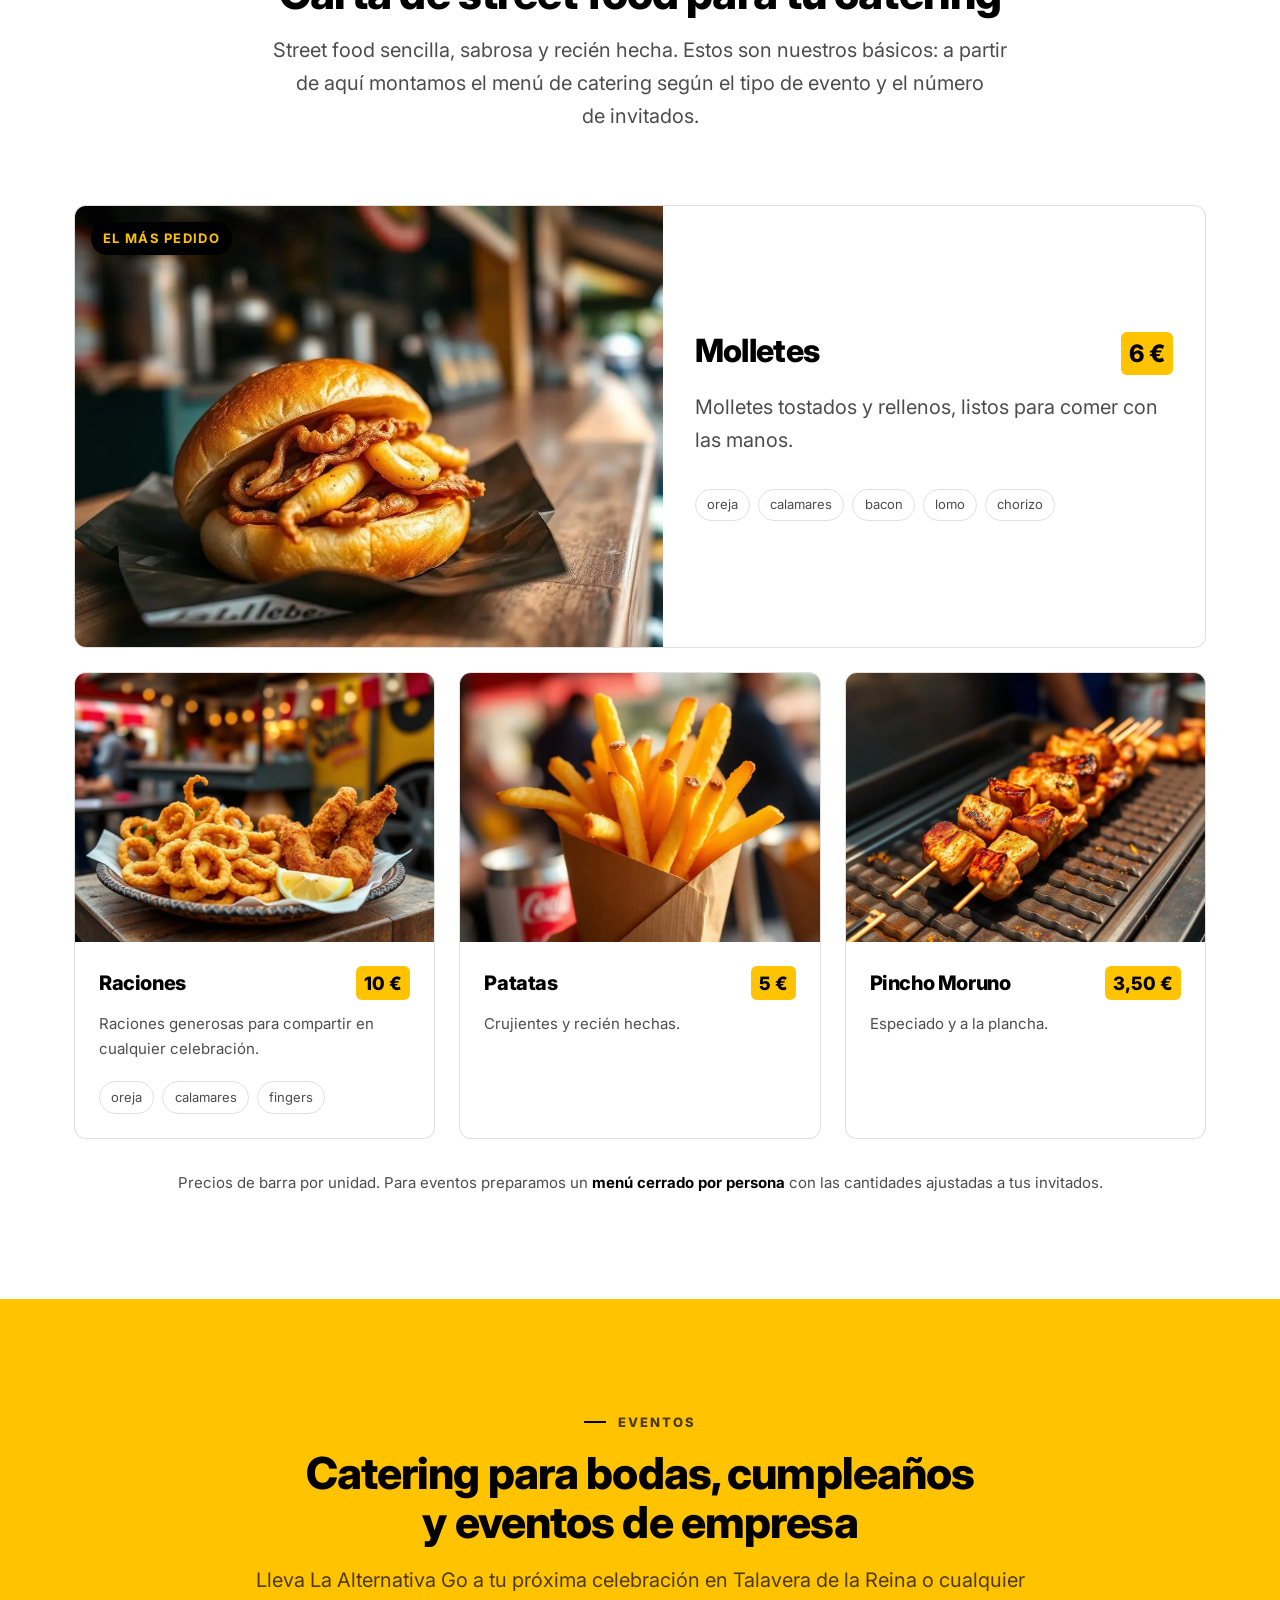
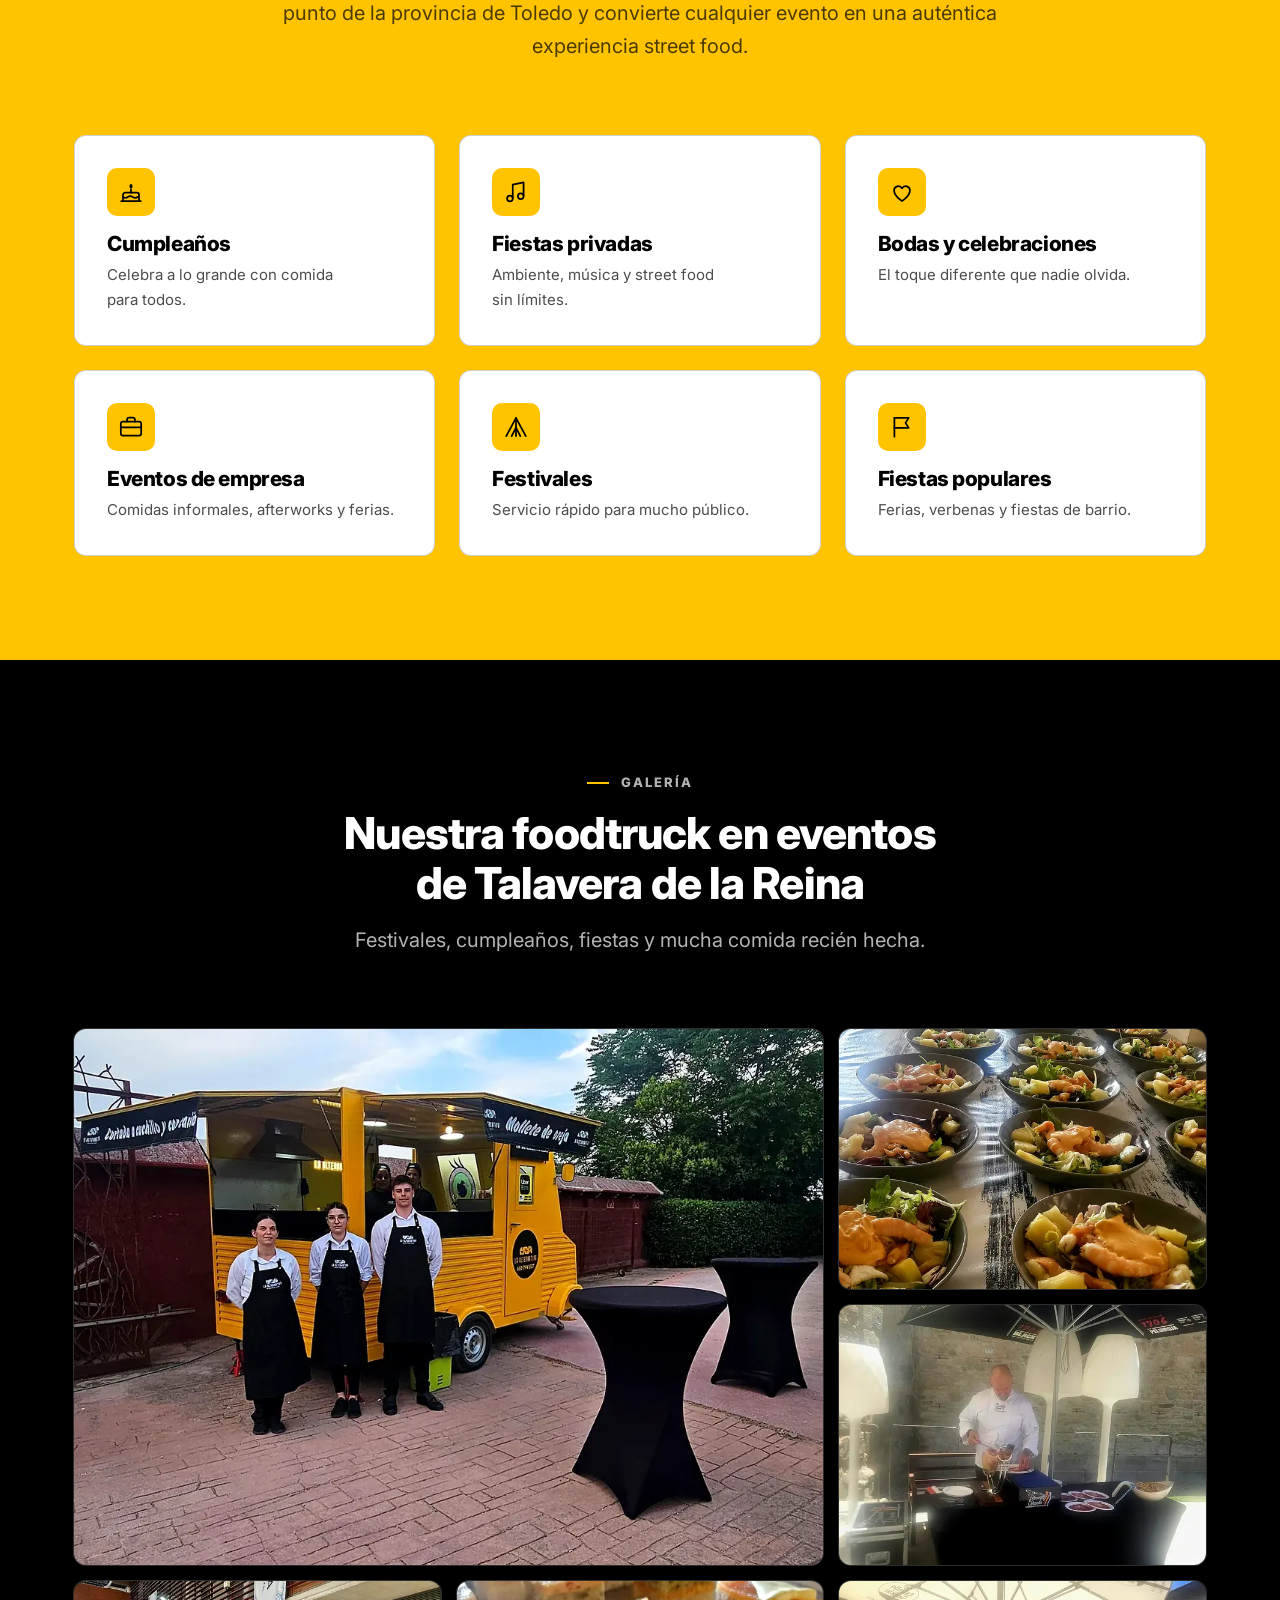
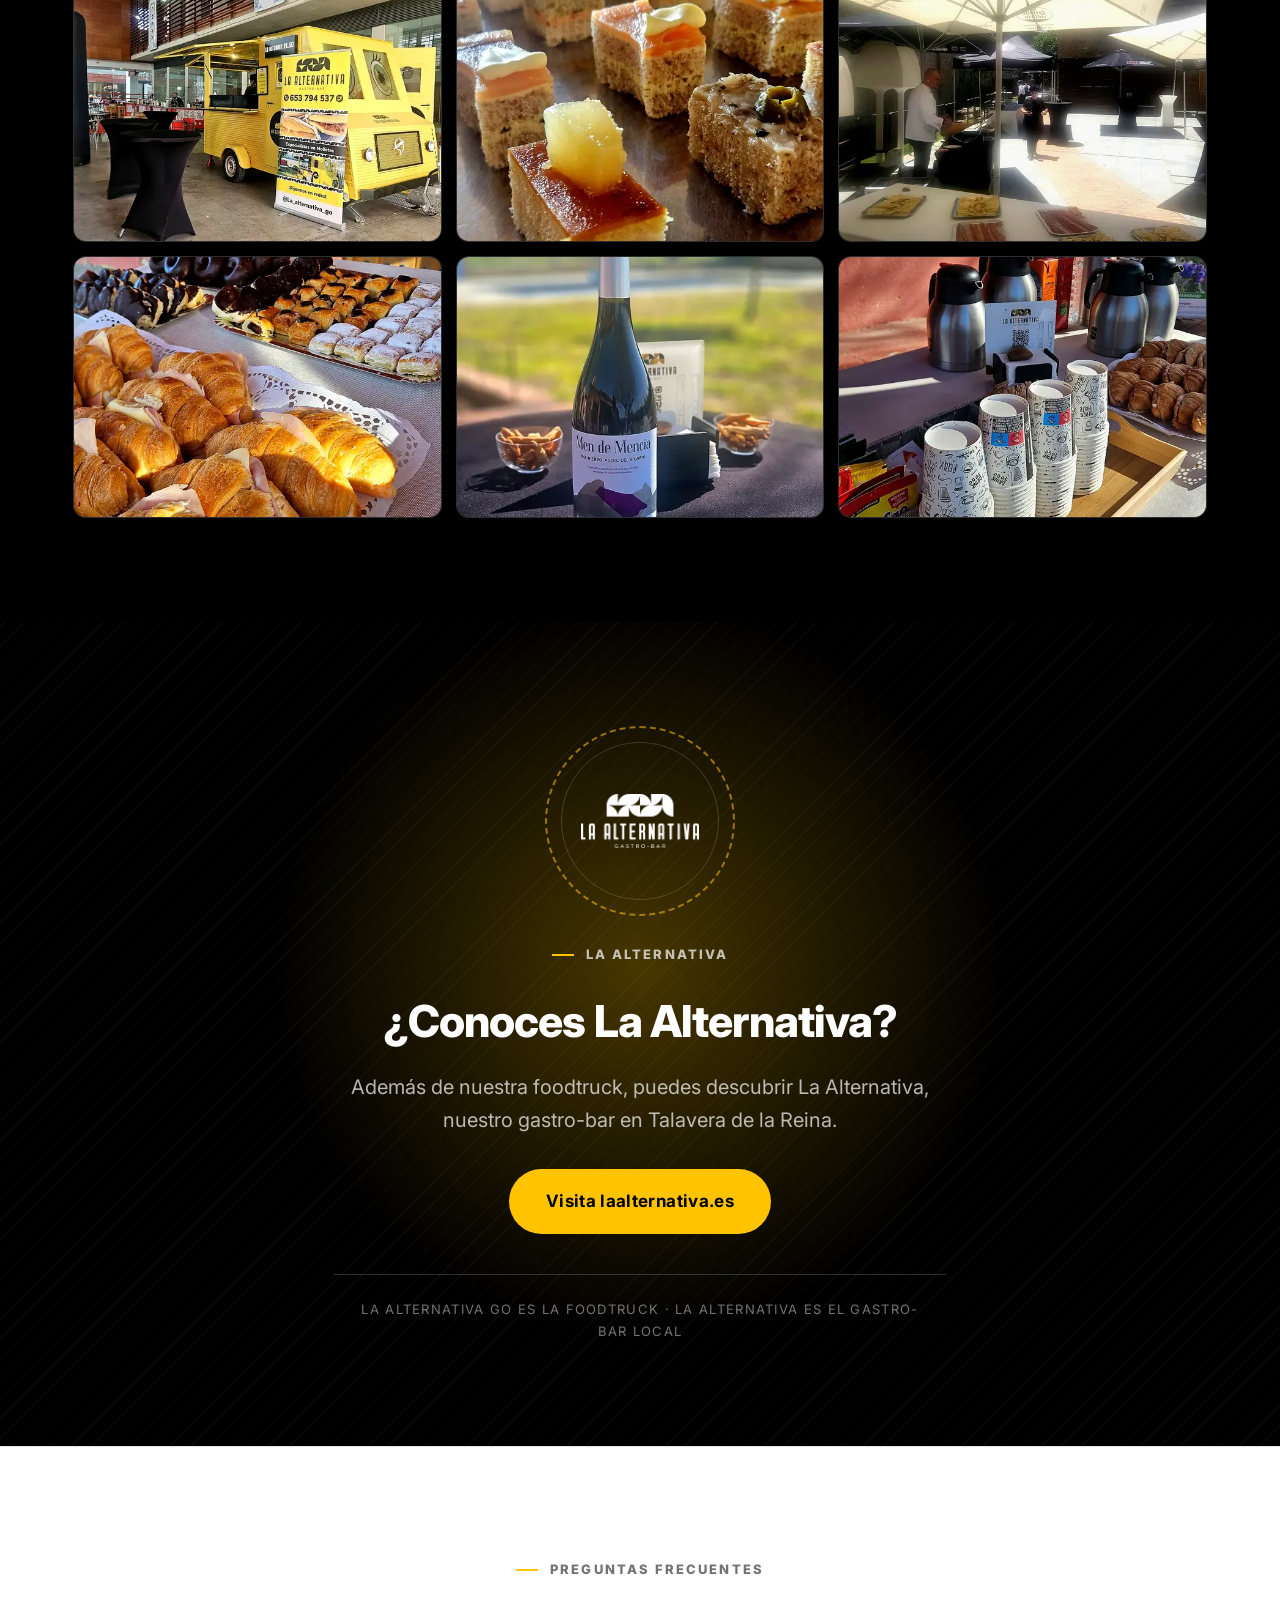
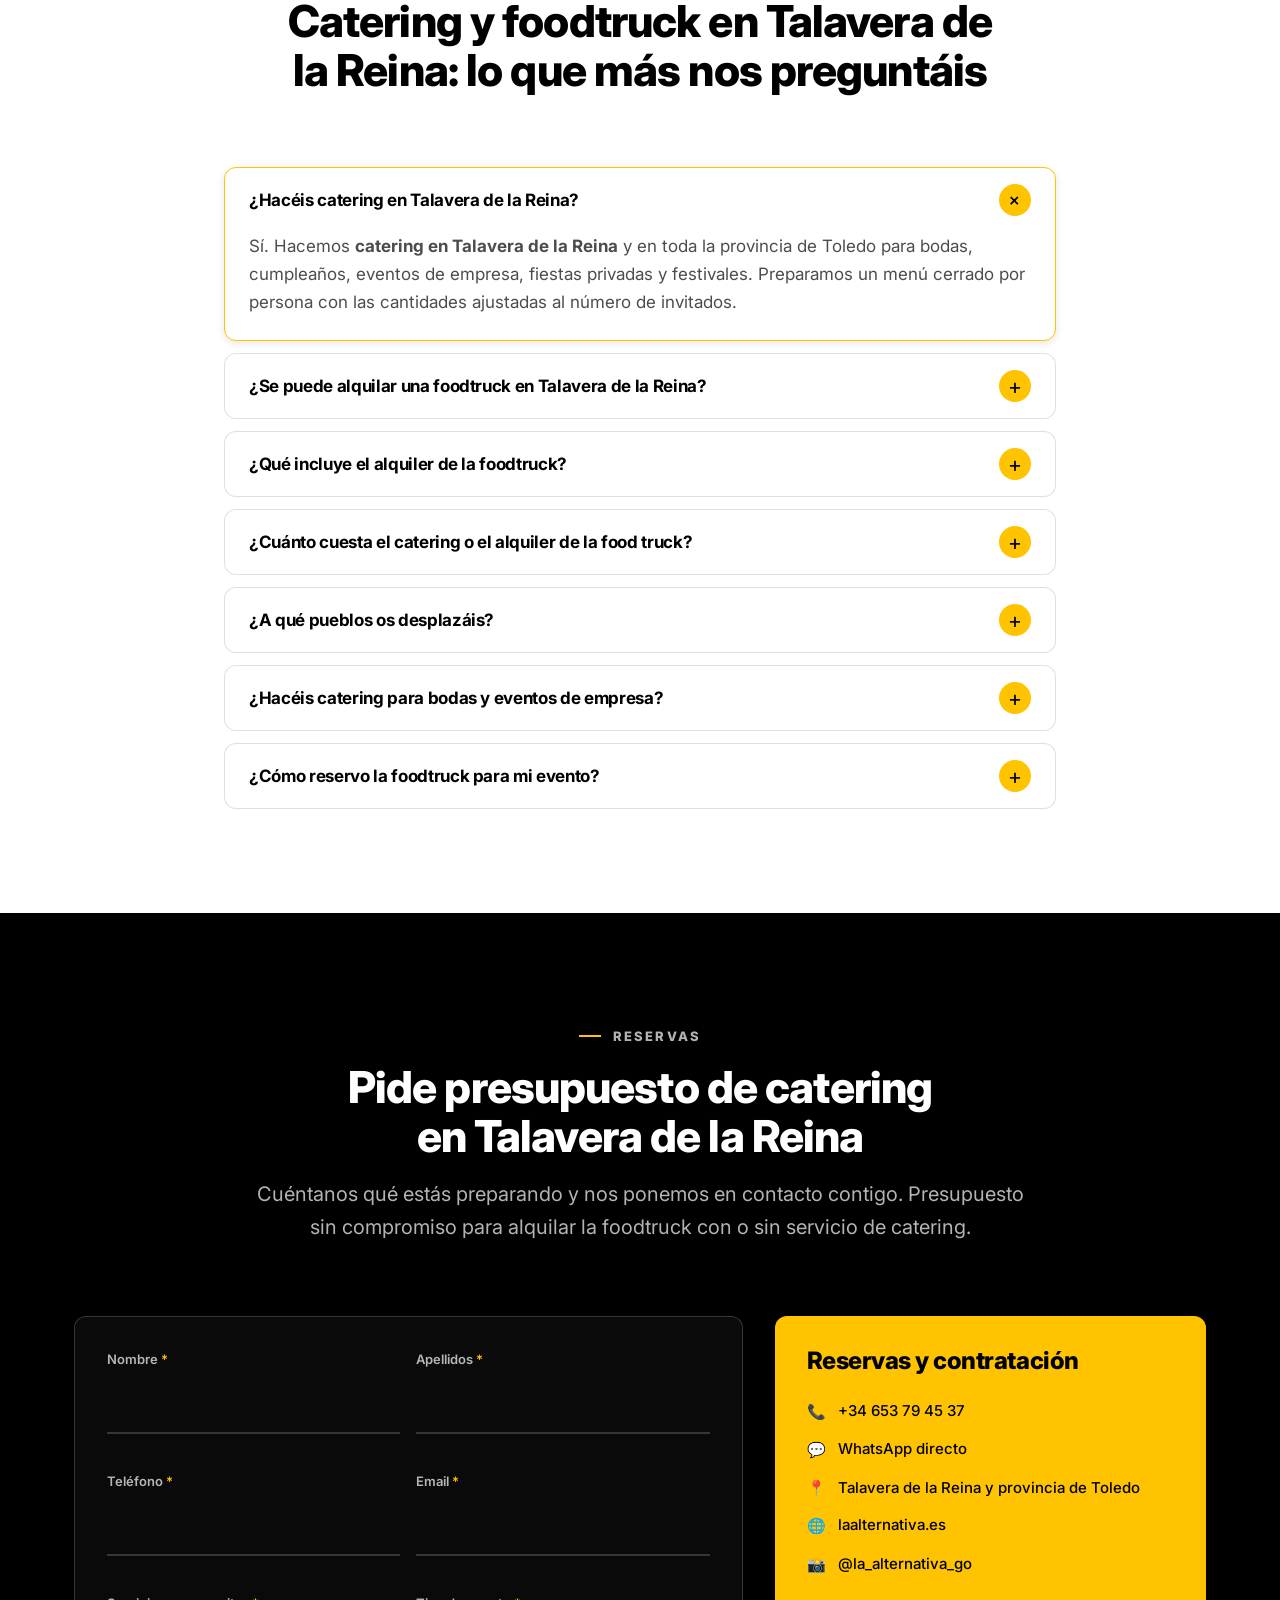
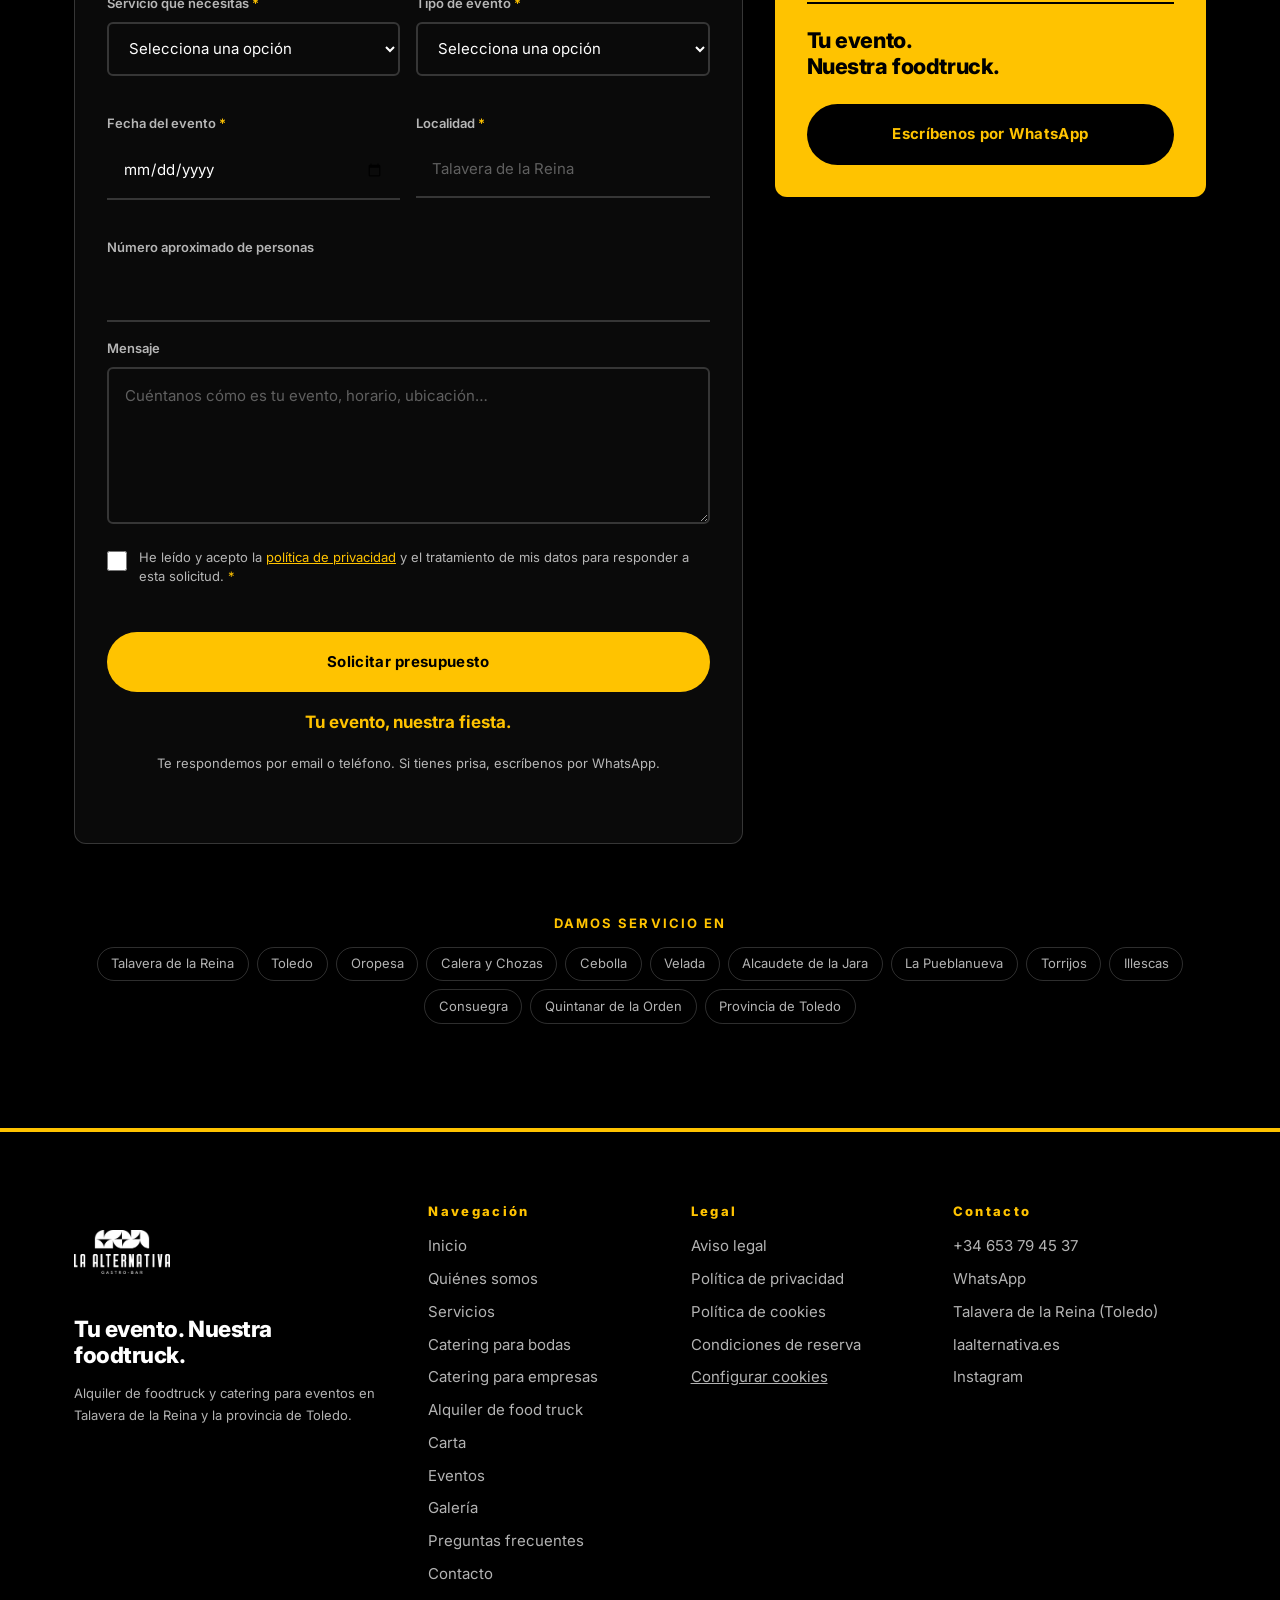
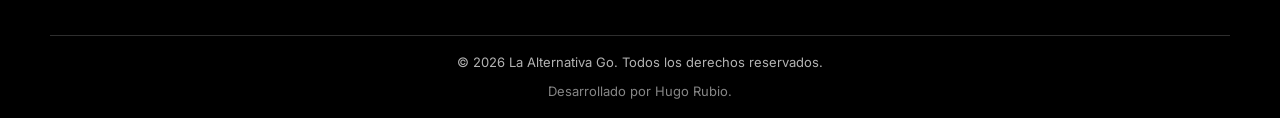
==== commit e01ecf83: "SEO: páginas de servicio, imágenes más ligeras y caché - Nuevas páginas: catering para bodas, cateri" ====
--- a/index.html
+++ b/index.html
@@ -12,7 +12,6 @@
        ======================================================= -->
   <title>Catering y Foodtruck en Talavera de la Reina | La Alternativa Go</title>
   <meta name="description" content="Catering y food truck en Talavera de la Reina para bodas, cumpleaños, empresas y festivales. Street food recién hecha en la provincia de Toledo.">
-  <meta name="keywords" content="catering Talavera de la Reina, catering en Talavera, foodtruck Talavera de la Reina, food truck Talavera de la Reina, alquiler foodtruck Talavera, foodtruck eventos Toledo, catering bodas Talavera, catering eventos empresa Toledo, food truck catering Talavera de la Reina">
   <link rel="canonical" href="https://www.alternativago.com/">
   <meta name="robots" content="index, follow, max-image-preview:large, max-snippet:-1">
   <meta name="author" content="La Alternativa Go">
@@ -51,10 +50,10 @@
        search.google.com/search-console (método "Etiqueta HTML") y descoméntala.
   <meta name="google-site-verification" content="PEGA-AQUI-TU-CODIGO">
   -->
-  <link rel="preload" as="image" href="assets/img/foodtruck.jpg" fetchpriority="high">
+  <link rel="preload" as="image" href="assets/img/foodtruck.webp" imagesrcset="assets/img/foodtruck-640.webp 640w, assets/img/foodtruck.webp 1024w" imagesizes="100vw" fetchpriority="high">
   <link rel="preconnect" href="https://fonts.googleapis.com">
   <link rel="preconnect" href="https://fonts.gstatic.com" crossorigin>
-  <link href="https://fonts.googleapis.com/css2?family=Inter:wght@400;500;600;700;800;900&display=swap" rel="stylesheet">
+  <link href="https://fonts.googleapis.com/css2?family=Inter:wght@400..900&display=swap" rel="stylesheet">
 
   <!-- Hojas de estilo (orden importante: base → layout → componentes → secciones) -->
   <link rel="stylesheet" href="assets/css/base.css">
@@ -66,6 +65,8 @@
   <!-- ==================== DATOS ESTRUCTURADOS GLOBALES ====================
        Ficha del negocio para Google. Rellena los campos marcados como
        PENDIENTE cuando tengas los datos definitivos.
+       Cuando tengas la ficha de Google Business Profile, añade su enlace
+       (https://maps.app.goo.gl/...) a "sameAs" y como "hasMap".
        ====================================================================== -->
   <script type="application/ld+json">
   {
@@ -80,6 +81,7 @@
         "slogan": "Tu evento. Nuestra foodtruck.",
         "url": "https://www.alternativago.com/",
         "telephone": "+34653794537",
+        "email": "gastrobar.laalternativa@gmail.com",
         "priceRange": "€€",
         "servesCuisine": ["Street food", "Española"],
         "image": [
@@ -92,6 +94,7 @@
         "address": {
           "@type": "PostalAddress",
           "addressLocality": "Talavera de la Reina",
+          "postalCode": "45600",
           "addressRegion": "Toledo",
           "addressCountry": "ES"
         },
@@ -189,7 +192,8 @@
          ============================================================ -->
     <section class="hero" id="inicio" aria-labelledby="titulo-inicio">
       <div class="hero__media">
-        <img src="assets/img/foodtruck.jpg"
+        <img src="assets/img/foodtruck.webp"
+             srcset="assets/img/foodtruck-640.webp 640w, assets/img/foodtruck.webp 1024w" sizes="100vw"
              alt="Food truck amarilla de La Alternativa Go preparada para un catering en Talavera de la Reina"
              fetchpriority="high" width="1024" height="768">
       </div>
@@ -245,7 +249,7 @@
         <!-- Foto de la foodtruck con su cartel -->
         <figure class="about__media">
           <div class="about__frame">
-            <img src="assets/img/foodtruck.jpg"
+            <img src="assets/img/foodtruck.webp"
                  alt="La foodtruck de La Alternativa Go montada en un evento en Talavera de la Reina"
                  loading="lazy" width="1024" height="768">
           </div>
@@ -307,6 +311,11 @@
           <a class="btn btn--primary" href="#contacto">Pedir presupuesto</a>
           <a class="btn btn--ghost" id="waServicios" href="https://wa.me/34653794537?text=Hola%2C%20quer%C3%ADa%20informaci%C3%B3n%20sobre%20el%20alquiler%20de%20la%20foodtruck%20con%20catering%20para%20un%20evento." target="_blank" rel="noopener noreferrer">Preguntar por WhatsApp</a>
         </div>
+        <p class="section__seo" data-reveal>
+          Más información: <a href="alquiler-food-truck/">alquiler de food truck en Talavera de la Reina</a>,
+          <a href="catering-bodas-talavera/">catering para bodas</a> y
+          <a href="catering-empresas-toledo/">catering para empresas en Talavera y Toledo</a>.
+        </p>
       </div>
 
       <script type="application/ld+json">
@@ -323,6 +332,7 @@
               "@type": "Service",
               "name": "Alquiler de foodtruck para eventos",
               "serviceType": "Alquiler de foodtruck",
+              "url": "https://www.alternativago.com/alquiler-food-truck/",
               "description": "Alquiler de foodtruck con cocina propia y personal de servicio para eventos en Talavera de la Reina y la provincia de Toledo.",
               "areaServed": { "@type": "AdministrativeArea", "name": "Provincia de Toledo" },
               "provider": { "@id": "https://www.alternativago.com/#negocio" }
@@ -373,7 +383,7 @@
         </header>
 
         <!-- Se genera desde assets/js/menu.js con los datos de data.js -->
-        <div class="grid grid--4 menu-grid" id="menuGrid"><!-- prerender --><article class="dish dish--featured" data-reveal><div class="dish__media"><span class="dish__flag">El más pedido</span><img src="assets/img/molletes.jpg" alt="Molletes recién tostados de la foodtruck" loading="lazy" width="900" height="600"></div><div class="dish__body"><div class="dish__head"><h3 class="dish__name">Molletes</h3><span class="dish__price">6 €</span></div><p class="dish__desc">Molletes tostados y rellenos, listos para comer con las manos.</p><ul class="dish__tags"><li>oreja</li><li>calamares</li><li>bacon</li><li>lomo</li><li>chorizo</li></ul></div></article><article class="dish" data-reveal><div class="dish__media"><img src="assets/img/raciones.jpg" alt="Ración de street food para compartir" loading="lazy" width="900" height="600"></div><div class="dish__body"><div class="dish__head"><h3 class="dish__name">Raciones</h3><span class="dish__price">10 €</span></div><p class="dish__desc">Raciones generosas para compartir en cualquier celebración.</p><ul class="dish__tags"><li>oreja</li><li>calamares</li><li>fingers</li></ul></div></article><article class="dish" data-reveal><div class="dish__media"><img src="assets/img/patatas.jpg" alt="Patatas fritas crujientes recién hechas" loading="lazy" width="900" height="600"></div><div class="dish__body"><div class="dish__head"><h3 class="dish__name">Patatas</h3><span class="dish__price">5 €</span></div><p class="dish__desc">Crujientes y recién hechas.</p></div></article><article class="dish" data-reveal><div class="dish__media"><img src="assets/img/pincho.jpg" alt="Pincho moruno especiado a la plancha" loading="lazy" width="900" height="600"></div><div class="dish__body"><div class="dish__head"><h3 class="dish__name">Pincho Moruno</h3><span class="dish__price">3,50 €</span></div><p class="dish__desc">Especiado y a la plancha.</p></div></article><!-- /prerender --></div>
+        <div class="grid grid--4 menu-grid" id="menuGrid"><!-- prerender --><article class="dish dish--featured" data-reveal><div class="dish__media"><span class="dish__flag">El más pedido</span><img src="assets/img/molletes.webp" alt="Molletes recién tostados de la foodtruck" loading="lazy" width="900" height="600"></div><div class="dish__body"><div class="dish__head"><h3 class="dish__name">Molletes</h3><span class="dish__price">6 €</span></div><p class="dish__desc">Molletes tostados y rellenos, listos para comer con las manos.</p><ul class="dish__tags"><li>oreja</li><li>calamares</li><li>bacon</li><li>lomo</li><li>chorizo</li></ul></div></article><article class="dish" data-reveal><div class="dish__media"><img src="assets/img/raciones.webp" alt="Ración de street food para compartir" loading="lazy" width="900" height="600"></div><div class="dish__body"><div class="dish__head"><h3 class="dish__name">Raciones</h3><span class="dish__price">10 €</span></div><p class="dish__desc">Raciones generosas para compartir en cualquier celebración.</p><ul class="dish__tags"><li>oreja</li><li>calamares</li><li>fingers</li></ul></div></article><article class="dish" data-reveal><div class="dish__media"><img src="assets/img/patatas.webp" alt="Patatas fritas crujientes recién hechas" loading="lazy" width="900" height="600"></div><div class="dish__body"><div class="dish__head"><h3 class="dish__name">Patatas</h3><span class="dish__price">5 €</span></div><p class="dish__desc">Crujientes y recién hechas.</p></div></article><article class="dish" data-reveal><div class="dish__media"><img src="assets/img/pincho.webp" alt="Pincho moruno especiado a la plancha" loading="lazy" width="900" height="600"></div><div class="dish__body"><div class="dish__head"><h3 class="dish__name">Pincho Moruno</h3><span class="dish__price">3,50 €</span></div><p class="dish__desc">Especiado y a la plancha.</p></div></article><!-- /prerender --></div>
 
         <p class="menu-note" data-reveal>
           Precios de barra por unidad. Para eventos preparamos un
@@ -457,7 +467,7 @@
         </header>
 
         <!-- Se genera desde assets/js/gallery.js -->
-        <div class="gallery" id="gallery"><!-- prerender --><button class="gallery__item gallery__item--feature" type="button" data-index="0" aria-label="Ampliar: Equipo de camareros de La Alternativa Go junto a la foodtruck en un evento en Talavera de la Reina" data-reveal><img src="assets/img/galeria/16-equipo-foodtruck-evento-sm.webp" srcset="assets/img/galeria/16-equipo-foodtruck-evento-sm.webp 1000w, assets/img/galeria/16-equipo-foodtruck-evento.webp 2048w" sizes="(max-width: 640px) 92vw, 780px" alt="Equipo de camareros de La Alternativa Go junto a la foodtruck en un evento en Talavera de la Reina" width="1000" height="1000" decoding="async"><span class="gallery__cap">Nuestro equipo, listo para servir</span></button><button class="gallery__item" type="button" data-index="1" aria-label="Ampliar: Ensaladas con langostinos emplatadas para un catering de celebración" data-reveal><img src="assets/img/galeria/04-ensaladas-langostinos-sm.webp" srcset="assets/img/galeria/04-ensaladas-langostinos-sm.webp 1000w, assets/img/galeria/04-ensaladas-langostinos.webp 2048w" sizes="(max-width: 640px) 46vw, 380px" alt="Ensaladas con langostinos emplatadas para un catering de celebración" width="1000" height="1000" loading="lazy" decoding="async"><span class="gallery__cap">Ensaladas de langostinos</span></button><button class="gallery__item" type="button" data-index="2" aria-label="Ampliar: Cortador de jamón a cuchillo en un catering al aire libre en Toledo" data-reveal><img src="assets/img/galeria/13-cortador-jamon-sm.webp" srcset="assets/img/galeria/13-cortador-jamon-sm.webp 1000w, assets/img/galeria/13-cortador-jamon.webp 2048w" sizes="(max-width: 640px) 46vw, 380px" alt="Cortador de jamón a cuchillo en un catering al aire libre en Toledo" width="1000" height="1000" loading="lazy" decoding="async"><span class="gallery__cap">Cortador de jamón a cuchillo</span></button><button class="gallery__item" type="button" data-index="3" aria-label="Ampliar: Foodtruck amarilla de La Alternativa Go montada para un evento en la provincia de Toledo" data-reveal><img src="assets/img/galeria/03-foodtruck-roll-up-sm.webp" srcset="assets/img/galeria/03-foodtruck-roll-up-sm.webp 1000w, assets/img/galeria/03-foodtruck-roll-up.webp 2048w" sizes="(max-width: 640px) 46vw, 380px" alt="Foodtruck amarilla de La Alternativa Go montada para un evento en la provincia de Toledo" width="1000" height="1000" loading="lazy" decoding="async"><span class="gallery__cap">La foodtruck en un evento</span></button><button class="gallery__item" type="button" data-index="4" aria-label="Ampliar: Canapés variados de salmón, paté y membrillo para catering de eventos" data-reveal><img src="assets/img/galeria/07-canapes-variados-sm.webp" srcset="assets/img/galeria/07-canapes-variados-sm.webp 1000w, assets/img/galeria/07-canapes-variados.webp 2048w" sizes="(max-width: 640px) 46vw, 380px" alt="Canapés variados de salmón, paté y membrillo para catering de eventos" width="1000" height="1000" loading="lazy" decoding="async"><span class="gallery__cap">Canapés variados</span></button><button class="gallery__item" type="button" data-index="5" aria-label="Ampliar: Tablas de queso curado y jamón para un cóctel de empresa" data-reveal><img src="assets/img/galeria/15-tablas-queso-jamon-sm.webp" srcset="assets/img/galeria/15-tablas-queso-jamon-sm.webp 1000w, assets/img/galeria/15-tablas-queso-jamon.webp 2048w" sizes="(max-width: 640px) 46vw, 380px" alt="Tablas de queso curado y jamón para un cóctel de empresa" width="1000" height="1000" loading="lazy" decoding="async"><span class="gallery__cap">Tablas de queso y jamón</span></button><button class="gallery__item" type="button" data-index="6" aria-label="Ampliar: Desayuno de catering con croissants de jamón y queso y bollería variada" data-reveal><img src="assets/img/galeria/11-desayuno-bolleria-sm.webp" srcset="assets/img/galeria/11-desayuno-bolleria-sm.webp 1000w, assets/img/galeria/11-desayuno-bolleria.webp 2048w" sizes="(max-width: 640px) 46vw, 380px" alt="Desayuno de catering con croissants de jamón y queso y bollería variada" width="1000" height="1000" loading="lazy" decoding="async"><span class="gallery__cap">Desayunos de empresa</span></button><button class="gallery__item" type="button" data-index="7" aria-label="Ampliar: Vino tinto D.O. Bierzo servido en mesa alta durante un evento al aire libre" data-reveal><img src="assets/img/galeria/06-vino-men-de-mencia-sm.webp" srcset="assets/img/galeria/06-vino-men-de-mencia-sm.webp 1000w, assets/img/galeria/06-vino-men-de-mencia.webp 2048w" sizes="(max-width: 640px) 46vw, 380px" alt="Vino tinto D.O. Bierzo servido en mesa alta durante un evento al aire libre" width="1000" height="1000" loading="lazy" decoding="async"><span class="gallery__cap">Vino D.O. Bierzo</span></button><button class="gallery__item" type="button" data-index="8" aria-label="Ampliar: Estación de café, zumos y bollería para un desayuno de empresa" data-reveal><img src="assets/img/galeria/12-cafe-y-zumos-sm.webp" srcset="assets/img/galeria/12-cafe-y-zumos-sm.webp 1000w, assets/img/galeria/12-cafe-y-zumos.webp 2048w" sizes="(max-width: 640px) 46vw, 380px" alt="Estación de café, zumos y bollería para un desayuno de empresa" width="1000" height="1000" loading="lazy" decoding="async"><span class="gallery__cap">Estación de café y zumos</span></button><!-- /prerender --></div>
+        <div class="gallery" id="gallery"><!-- prerender --><button class="gallery__item gallery__item--feature" type="button" data-index="0" aria-label="Ampliar: Equipo de camareros de La Alternativa Go junto a la foodtruck en un evento en Talavera de la Reina" data-reveal><img src="assets/img/galeria/16-equipo-foodtruck-evento-sm.webp" srcset="assets/img/galeria/16-equipo-foodtruck-evento-xs.webp 600w, assets/img/galeria/16-equipo-foodtruck-evento-sm.webp 1000w, assets/img/galeria/16-equipo-foodtruck-evento.webp 2048w" sizes="(max-width: 640px) 92vw, 780px" alt="Equipo de camareros de La Alternativa Go junto a la foodtruck en un evento en Talavera de la Reina" width="1000" height="1000" decoding="async"><span class="gallery__cap">Nuestro equipo, listo para servir</span></button><button class="gallery__item" type="button" data-index="1" aria-label="Ampliar: Ensaladas con langostinos emplatadas para un catering de celebración" data-reveal><img src="assets/img/galeria/04-ensaladas-langostinos-xs.webp" srcset="assets/img/galeria/04-ensaladas-langostinos-xs.webp 600w, assets/img/galeria/04-ensaladas-langostinos-sm.webp 1000w, assets/img/galeria/04-ensaladas-langostinos.webp 2048w" sizes="(max-width: 640px) 46vw, 380px" alt="Ensaladas con langostinos emplatadas para un catering de celebración" width="1000" height="1000" loading="lazy" decoding="async"><span class="gallery__cap">Ensaladas de langostinos</span></button><button class="gallery__item" type="button" data-index="2" aria-label="Ampliar: Cortador de jamón a cuchillo en un catering al aire libre en Toledo" data-reveal><img src="assets/img/galeria/13-cortador-jamon-xs.webp" srcset="assets/img/galeria/13-cortador-jamon-xs.webp 600w, assets/img/galeria/13-cortador-jamon-sm.webp 1000w, assets/img/galeria/13-cortador-jamon.webp 2048w" sizes="(max-width: 640px) 46vw, 380px" alt="Cortador de jamón a cuchillo en un catering al aire libre en Toledo" width="1000" height="1000" loading="lazy" decoding="async"><span class="gallery__cap">Cortador de jamón a cuchillo</span></button><button class="gallery__item" type="button" data-index="3" aria-label="Ampliar: Foodtruck amarilla de La Alternativa Go montada para un evento en la provincia de Toledo" data-reveal><img src="assets/img/galeria/03-foodtruck-roll-up-xs.webp" srcset="assets/img/galeria/03-foodtruck-roll-up-xs.webp 600w, assets/img/galeria/03-foodtruck-roll-up-sm.webp 1000w, assets/img/galeria/03-foodtruck-roll-up.webp 2048w" sizes="(max-width: 640px) 46vw, 380px" alt="Foodtruck amarilla de La Alternativa Go montada para un evento en la provincia de Toledo" width="1000" height="1000" loading="lazy" decoding="async"><span class="gallery__cap">La foodtruck en un evento</span></button><button class="gallery__item" type="button" data-index="4" aria-label="Ampliar: Canapés variados de salmón, paté y membrillo para catering de eventos" data-reveal><img src="assets/img/galeria/07-canapes-variados-xs.webp" srcset="assets/img/galeria/07-canapes-variados-xs.webp 600w, assets/img/galeria/07-canapes-variados-sm.webp 1000w, assets/img/galeria/07-canapes-variados.webp 2048w" sizes="(max-width: 640px) 46vw, 380px" alt="Canapés variados de salmón, paté y membrillo para catering de eventos" width="1000" height="1000" loading="lazy" decoding="async"><span class="gallery__cap">Canapés variados</span></button><button class="gallery__item" type="button" data-index="5" aria-label="Ampliar: Tablas de queso curado y jamón para un cóctel de empresa" data-reveal><img src="assets/img/galeria/15-tablas-queso-jamon-xs.webp" srcset="assets/img/galeria/15-tablas-queso-jamon-xs.webp 600w, assets/img/galeria/15-tablas-queso-jamon-sm.webp 1000w, assets/img/galeria/15-tablas-queso-jamon.webp 2048w" sizes="(max-width: 640px) 46vw, 380px" alt="Tablas de queso curado y jamón para un cóctel de empresa" width="1000" height="1000" loading="lazy" decoding="async"><span class="gallery__cap">Tablas de queso y jamón</span></button><button class="gallery__item" type="button" data-index="6" aria-label="Ampliar: Desayuno de catering con croissants de jamón y queso y bollería variada" data-reveal><img src="assets/img/galeria/11-desayuno-bolleria-xs.webp" srcset="assets/img/galeria/11-desayuno-bolleria-xs.webp 600w, assets/img/galeria/11-desayuno-bolleria-sm.webp 1000w, assets/img/galeria/11-desayuno-bolleria.webp 2048w" sizes="(max-width: 640px) 46vw, 380px" alt="Desayuno de catering con croissants de jamón y queso y bollería variada" width="1000" height="1000" loading="lazy" decoding="async"><span class="gallery__cap">Desayunos de empresa</span></button><button class="gallery__item" type="button" data-index="7" aria-label="Ampliar: Vino tinto D.O. Bierzo servido en mesa alta durante un evento al aire libre" data-reveal><img src="assets/img/galeria/06-vino-men-de-mencia-xs.webp" srcset="assets/img/galeria/06-vino-men-de-mencia-xs.webp 600w, assets/img/galeria/06-vino-men-de-mencia-sm.webp 1000w, assets/img/galeria/06-vino-men-de-mencia.webp 2048w" sizes="(max-width: 640px) 46vw, 380px" alt="Vino tinto D.O. Bierzo servido en mesa alta durante un evento al aire libre" width="1000" height="1000" loading="lazy" decoding="async"><span class="gallery__cap">Vino D.O. Bierzo</span></button><button class="gallery__item" type="button" data-index="8" aria-label="Ampliar: Estación de café, zumos y bollería para un desayuno de empresa" data-reveal><img src="assets/img/galeria/12-cafe-y-zumos-xs.webp" srcset="assets/img/galeria/12-cafe-y-zumos-xs.webp 600w, assets/img/galeria/12-cafe-y-zumos-sm.webp 1000w, assets/img/galeria/12-cafe-y-zumos.webp 2048w" sizes="(max-width: 640px) 46vw, 380px" alt="Estación de café, zumos y bollería para un desayuno de empresa" width="1000" height="1000" loading="lazy" decoding="async"><span class="gallery__cap">Estación de café y zumos</span></button><!-- /prerender --></div>
       </div>
 
       <script type="application/ld+json">
@@ -489,7 +499,7 @@
         <p class="eyebrow">La Alternativa</p>
         <h2 class="section__title" id="titulo-la-alternativa">¿Conoces La Alternativa?</h2>
         <p class="section__lead">
-          Además de nuestra foodtruck, puedes descubrir La Alternativa, tu negocio local de confianza.
+          Además de nuestra foodtruck, puedes descubrir La Alternativa, nuestro gastro-bar en Talavera de la Reina.
         </p>
 
         <a class="btn" href="https://laalternativa.es" target="_blank" rel="noopener noreferrer">
@@ -831,6 +841,9 @@
           <li><a href="#inicio">Inicio</a></li>
           <li><a href="#quienes-somos">Quiénes somos</a></li>
           <li><a href="#servicios">Servicios</a></li>
+          <li><a href="catering-bodas-talavera/">Catering para bodas</a></li>
+          <li><a href="catering-empresas-toledo/">Catering para empresas</a></li>
+          <li><a href="alquiler-food-truck/">Alquiler de food truck</a></li>
           <li><a href="#carta">Carta</a></li>
           <li><a href="#eventos">Eventos</a></li>
           <li><a href="#galeria">Galería</a></li>
--- a/assets/css/layout.css
+++ b/assets/css/layout.css
@@ -272,3 +272,4 @@
 .site-footer__bottom a { text-decoration: underline; }
 
 .site-footer__credit { margin-top: var(--sp-2); opacity: .75; }
+.section__seo a { color: inherit; font-weight: 600; text-decoration: underline; text-decoration-color: var(--c-yellow); text-underline-offset: 3px; }
--- a/assets/css/sections.css
+++ b/assets/css/sections.css
@@ -865,3 +865,35 @@
 @media (prefers-reduced-motion: reduce) {
   .faq__q::after { transition: none; }
 }
+
+/* ==========================================================================
+   PÁGINAS DE SERVICIO (catering-bodas-talavera, catering-empresas-toledo,
+   alquiler-food-truck): cabecera más baja, migas, fotos y texto largo
+   ========================================================================== */
+.hero--page { min-height: 72svh; }
+.hero--page .hero__title { font-size: var(--fs-3xl); }
+
+.crumbs { margin-bottom: var(--sp-5); font-size: var(--fs-xs); color: var(--c-paper-70); }
+.crumbs ol { display: flex; flex-wrap: wrap; gap: .4rem; }
+.crumbs li + li::before { content: "›"; margin-right: .4rem; }
+.crumbs a { color: inherit; text-decoration: underline; text-underline-offset: 3px; }
+.crumbs a:hover { color: var(--c-yellow); }
+
+.prose { max-width: 780px; margin-inline: auto; }
+.prose p { color: var(--c-text-soft); font-size: var(--fs-lg); line-height: 1.7; margin-bottom: var(--sp-4); }
+.prose a { color: var(--c-black); font-weight: 600; text-decoration: underline; text-decoration-color: var(--c-yellow); text-underline-offset: 3px; }
+
+.photo-grid { display: grid; grid-template-columns: repeat(3, 1fr); gap: var(--sp-4); }
+.photo-grid figure { margin: 0; border-radius: var(--radius-lg); overflow: hidden; background: var(--c-black); }
+.photo-grid img { width: 100%; aspect-ratio: 1; object-fit: cover; }
+.photo-grid figcaption { padding: var(--sp-3) var(--sp-4); color: var(--c-paper-70); font-size: var(--fs-sm); }
+
+.related { display: flex; flex-wrap: wrap; gap: var(--sp-3); justify-content: center; }
+
+@media (max-width: 880px) {
+  .photo-grid { grid-template-columns: repeat(2, 1fr); }
+}
+@media (max-width: 640px) {
+  .hero--page { min-height: auto; }
+  .photo-grid { grid-template-columns: 1fr; }
+}
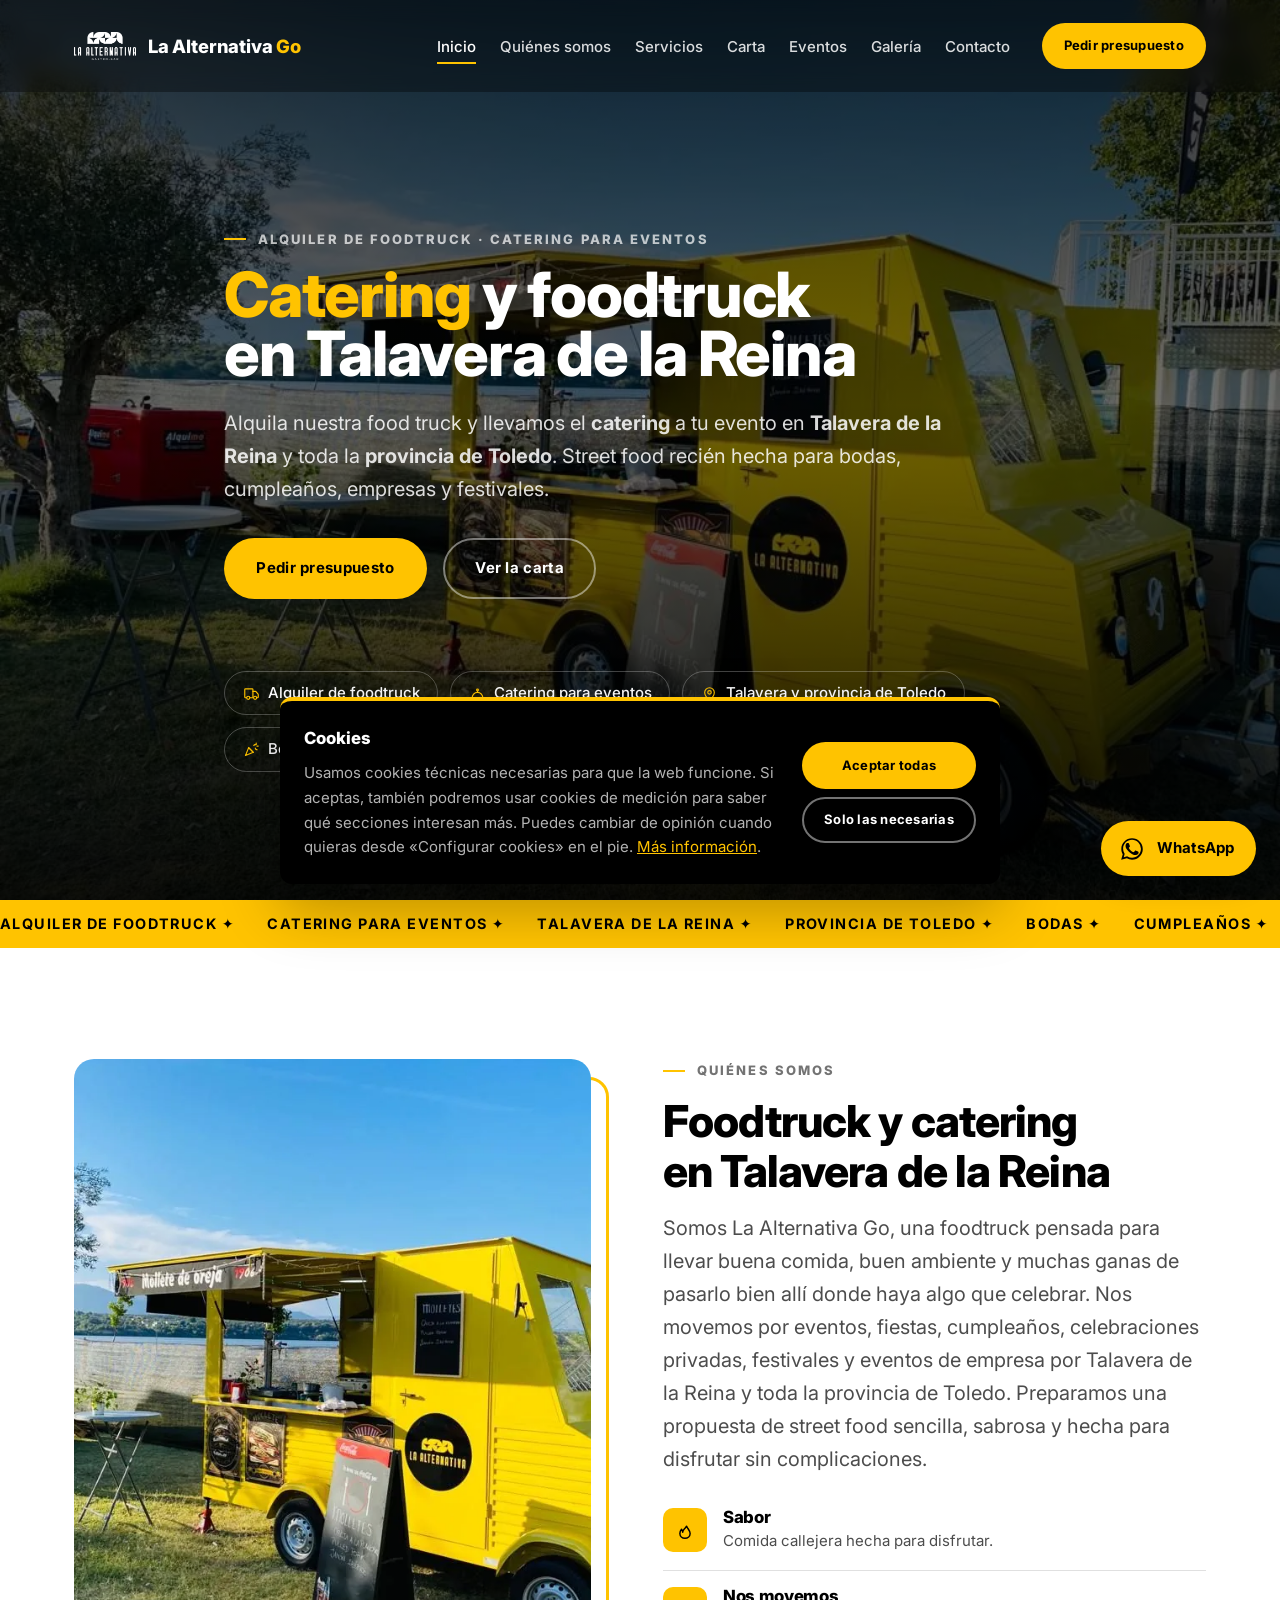
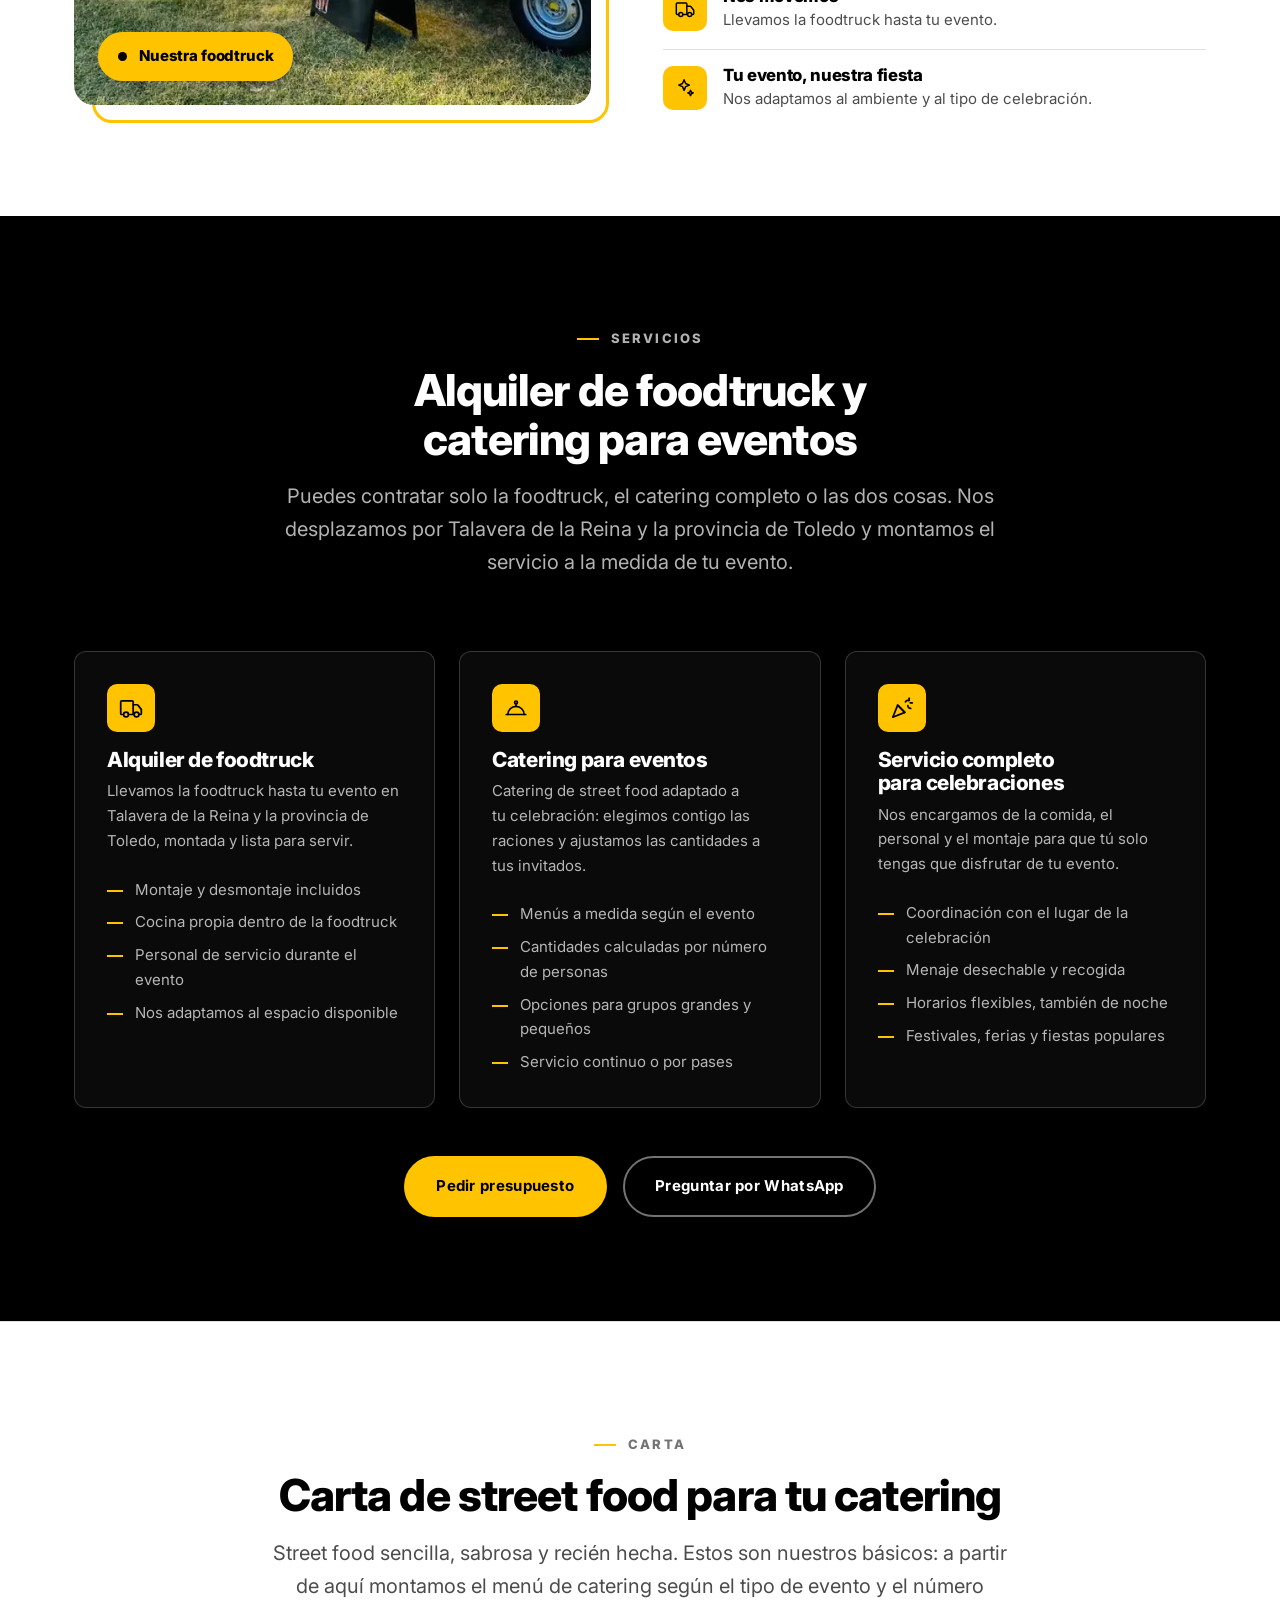
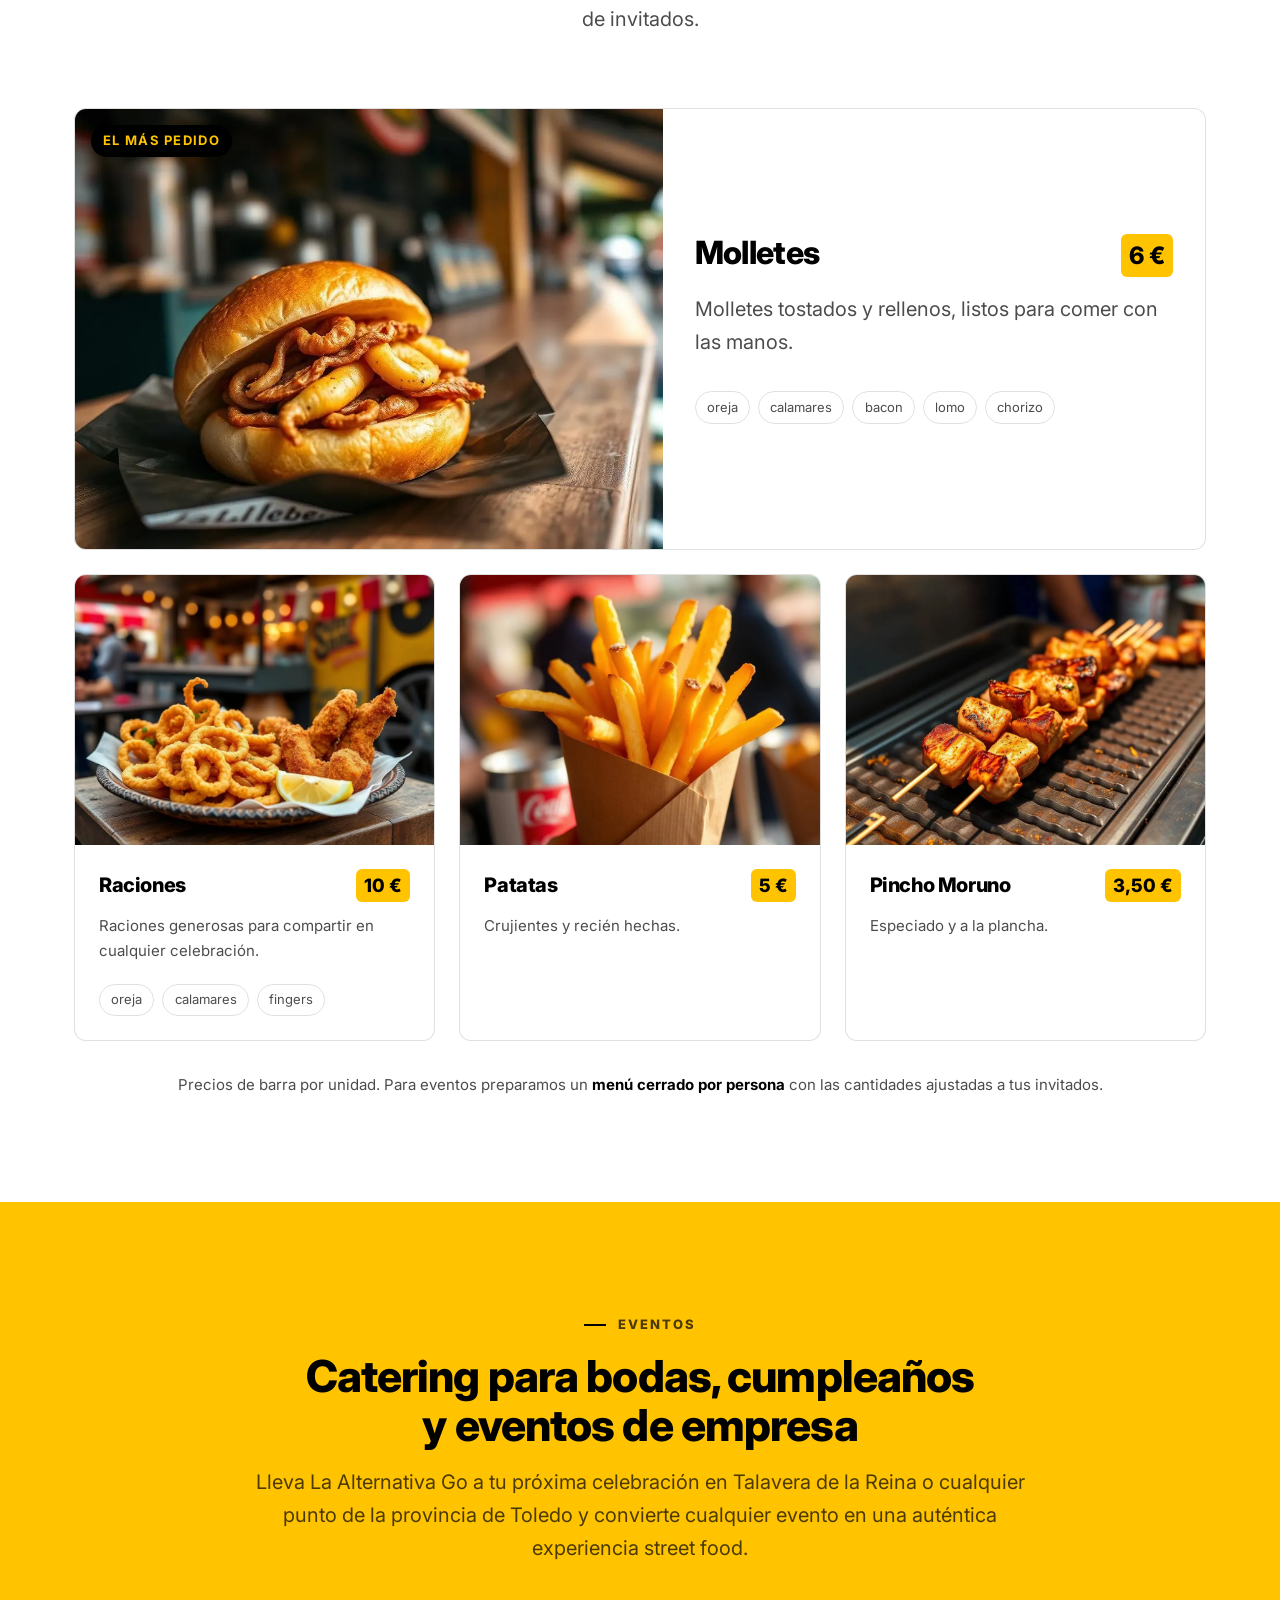
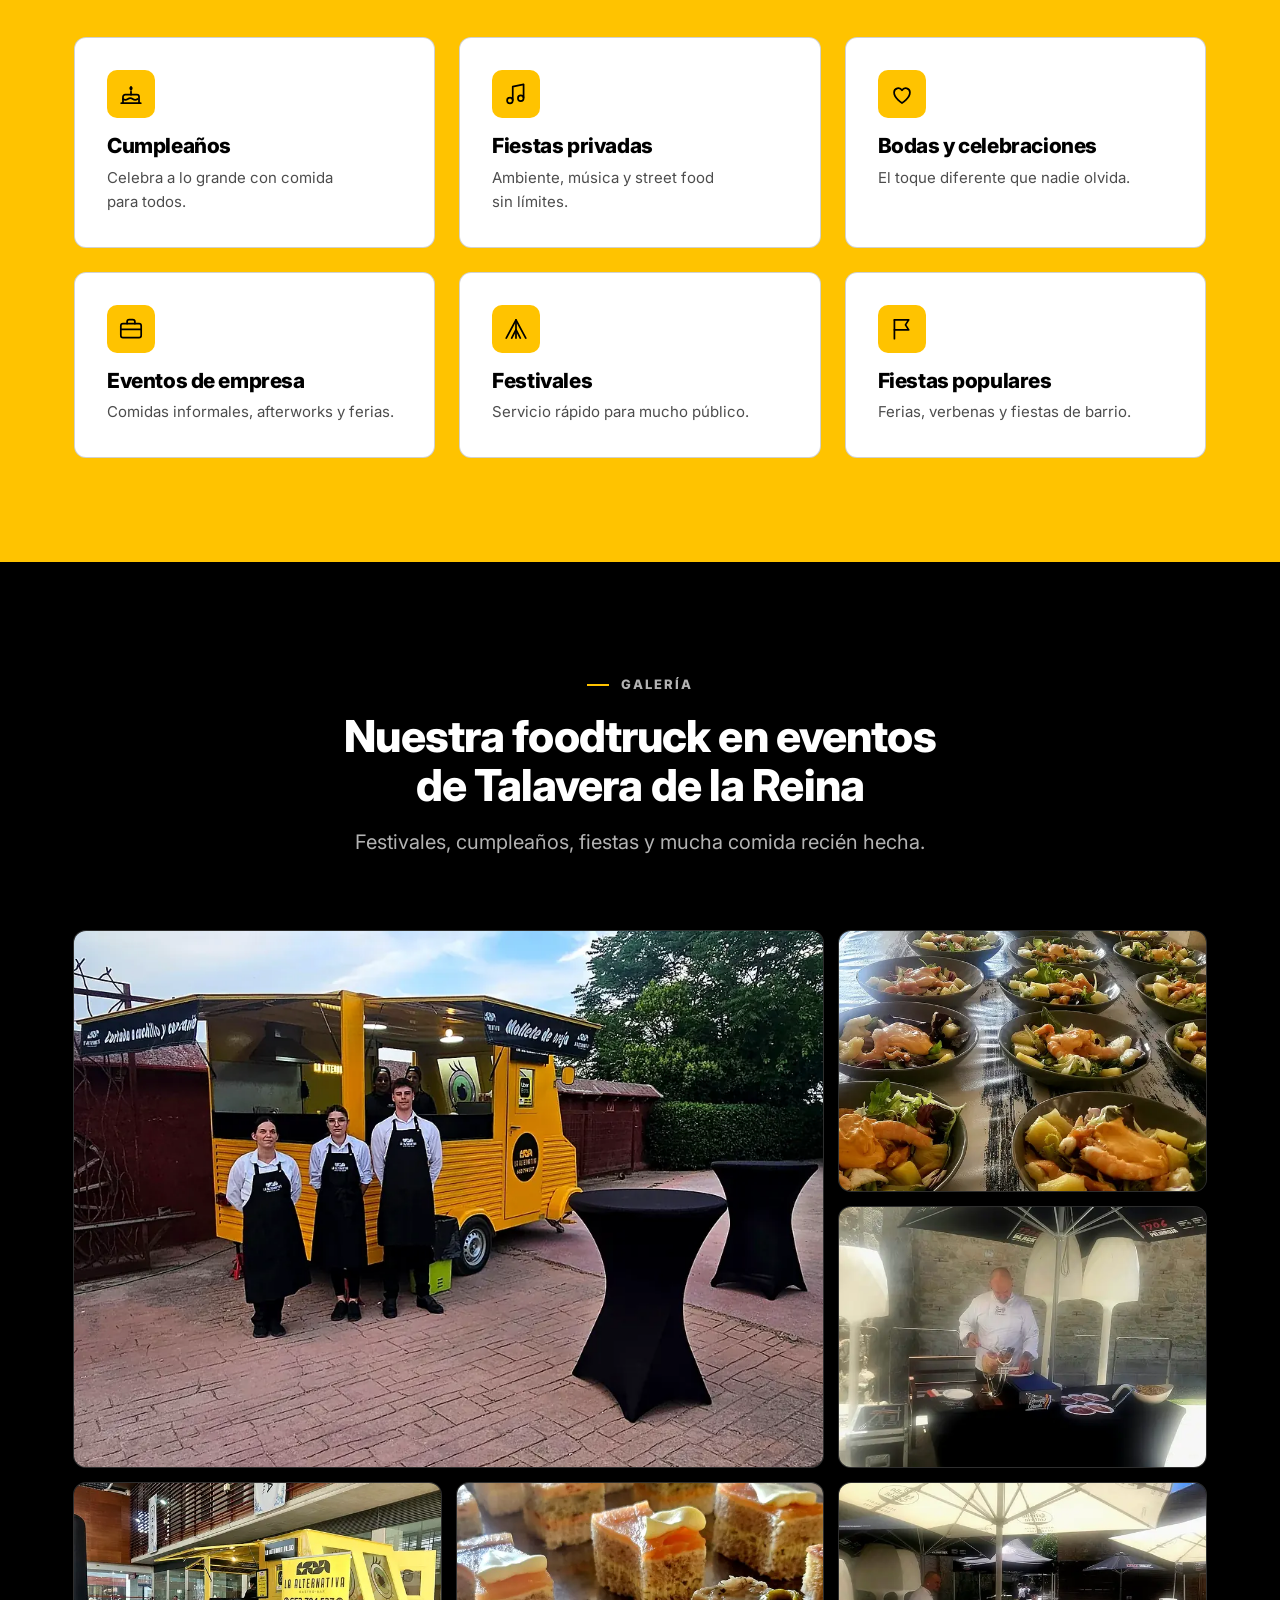
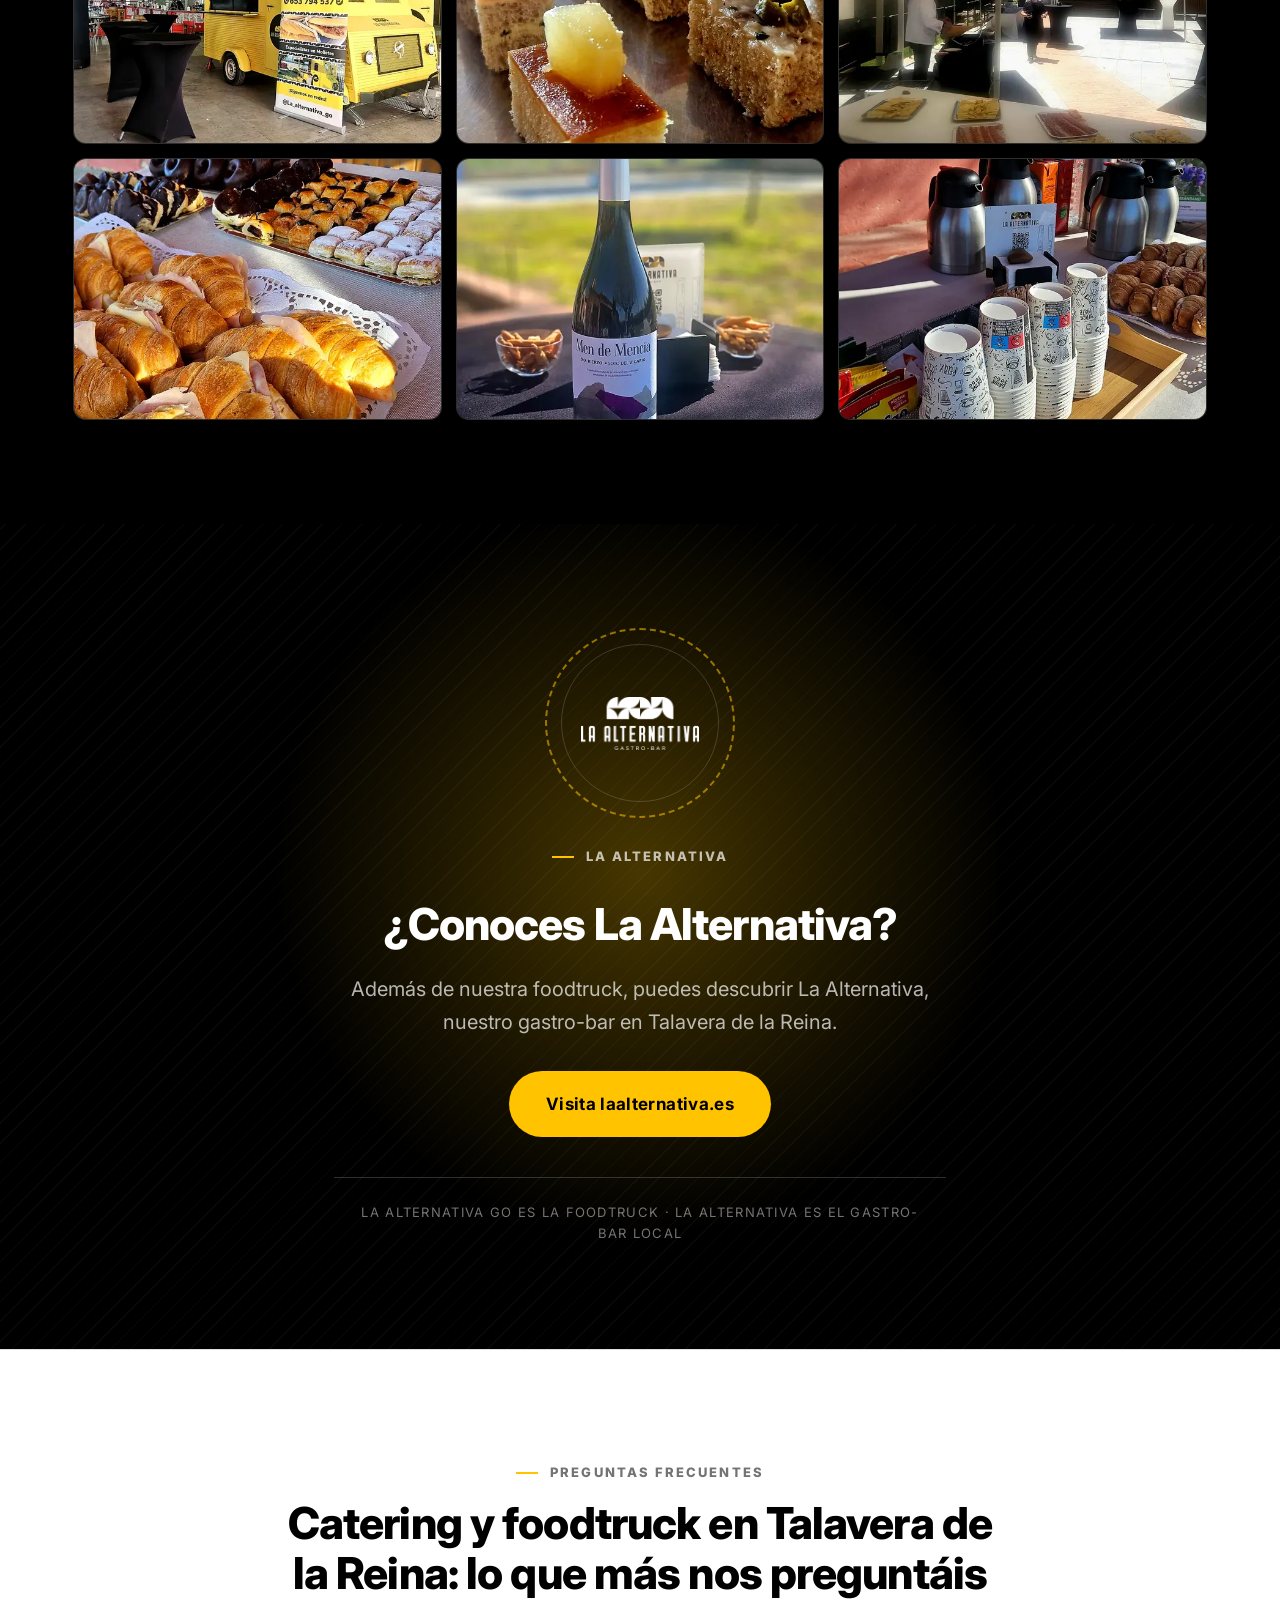
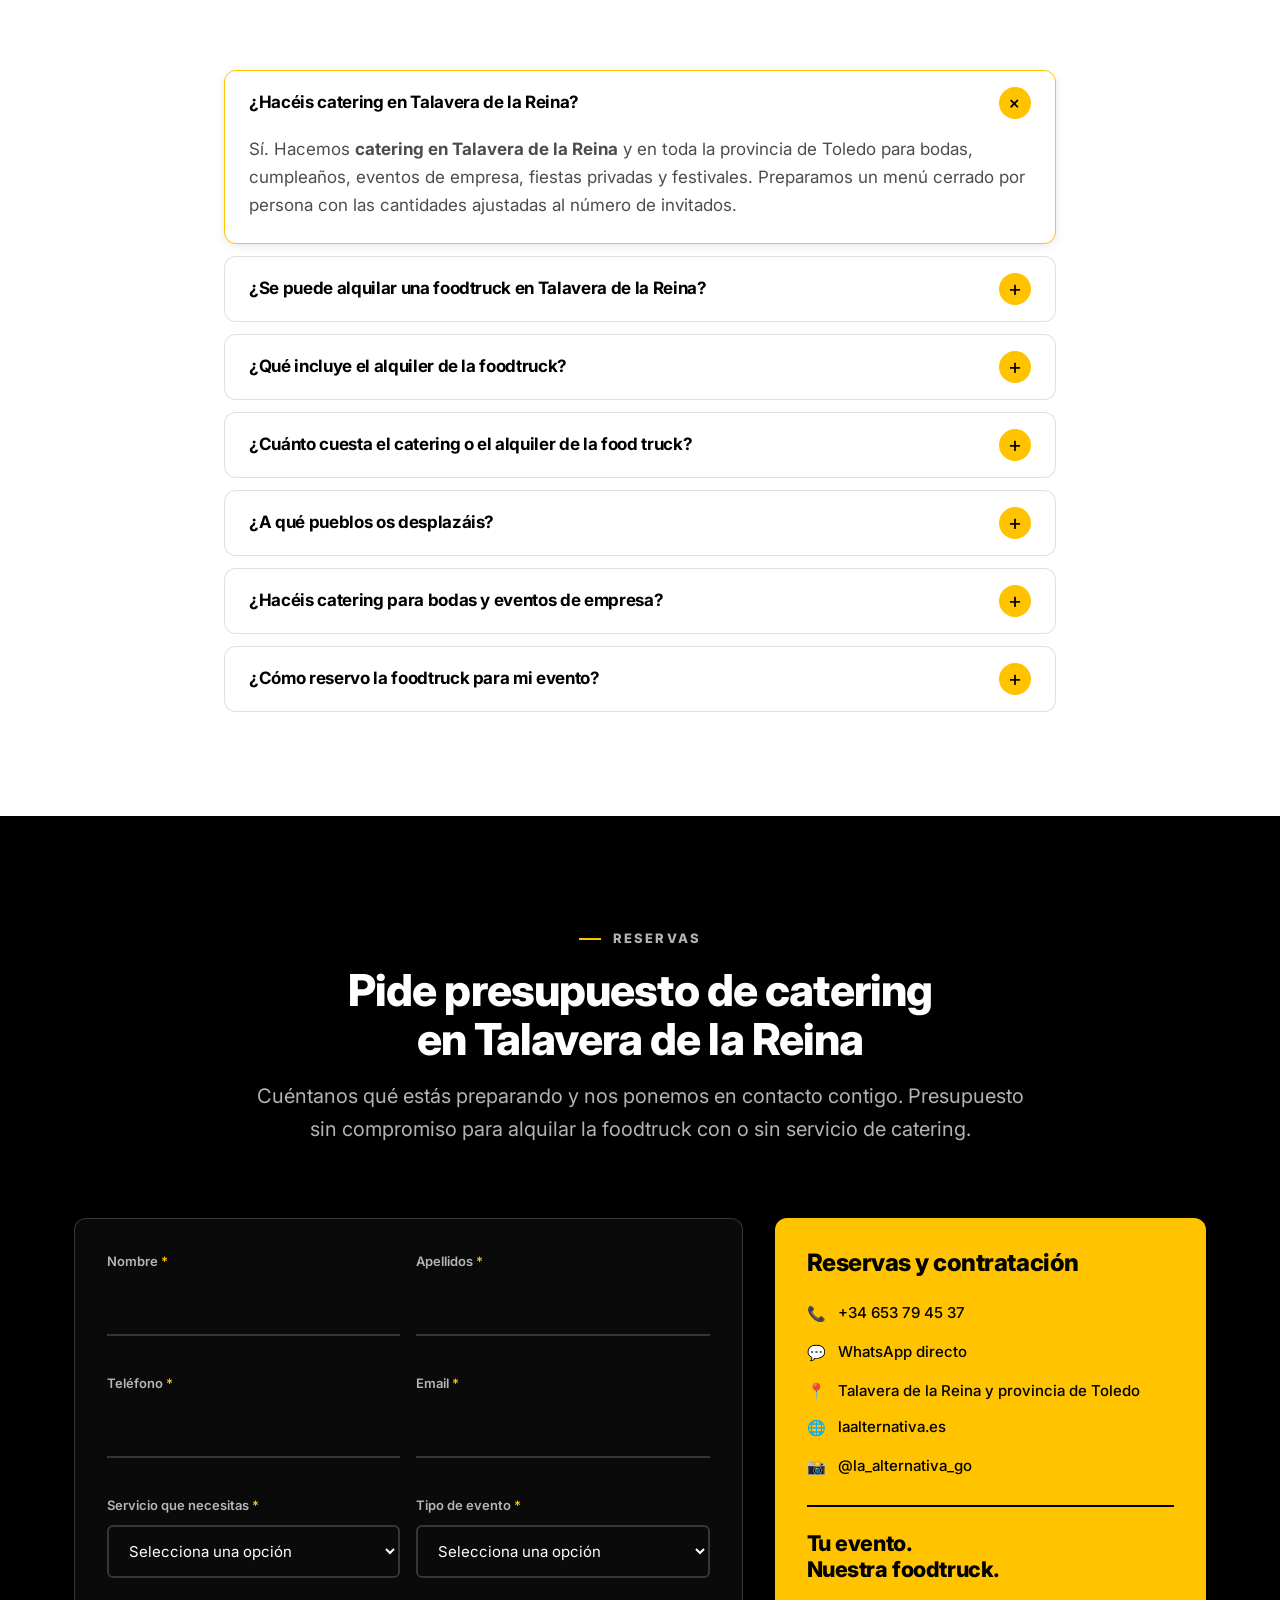
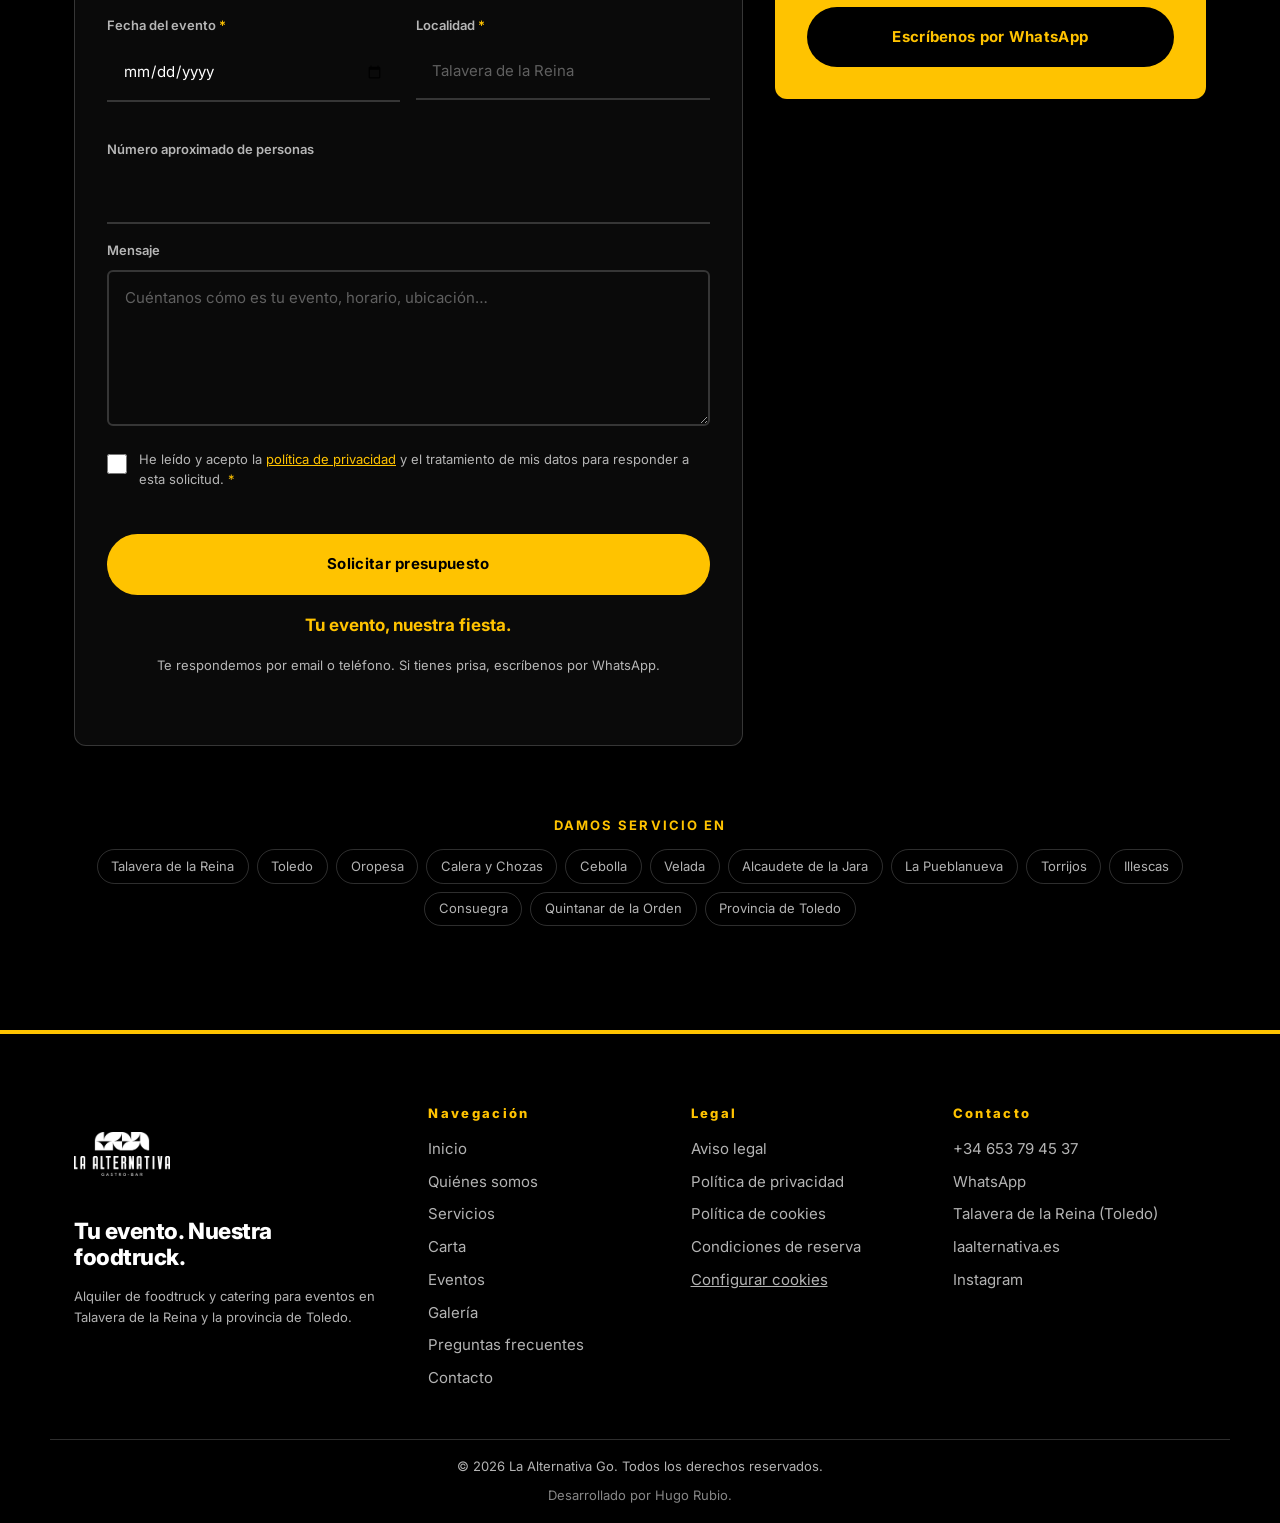
==== commit 5fbec609: "Quitar las páginas de servicio: todo el contenido queda en la portada Las URLs antiguas redirigen a " ====
--- a/index.html
+++ b/index.html
@@ -311,11 +311,6 @@
           <a class="btn btn--primary" href="#contacto">Pedir presupuesto</a>
           <a class="btn btn--ghost" id="waServicios" href="https://wa.me/34653794537?text=Hola%2C%20quer%C3%ADa%20informaci%C3%B3n%20sobre%20el%20alquiler%20de%20la%20foodtruck%20con%20catering%20para%20un%20evento." target="_blank" rel="noopener noreferrer">Preguntar por WhatsApp</a>
         </div>
-        <p class="section__seo" data-reveal>
-          Más información: <a href="alquiler-food-truck/">alquiler de food truck en Talavera de la Reina</a>,
-          <a href="catering-bodas-talavera/">catering para bodas</a> y
-          <a href="catering-empresas-toledo/">catering para empresas en Talavera y Toledo</a>.
-        </p>
       </div>
 
       <script type="application/ld+json">
@@ -332,7 +327,6 @@
               "@type": "Service",
               "name": "Alquiler de foodtruck para eventos",
               "serviceType": "Alquiler de foodtruck",
-              "url": "https://www.alternativago.com/alquiler-food-truck/",
               "description": "Alquiler de foodtruck con cocina propia y personal de servicio para eventos en Talavera de la Reina y la provincia de Toledo.",
               "areaServed": { "@type": "AdministrativeArea", "name": "Provincia de Toledo" },
               "provider": { "@id": "https://www.alternativago.com/#negocio" }
@@ -841,9 +835,6 @@
           <li><a href="#inicio">Inicio</a></li>
           <li><a href="#quienes-somos">Quiénes somos</a></li>
           <li><a href="#servicios">Servicios</a></li>
-          <li><a href="catering-bodas-talavera/">Catering para bodas</a></li>
-          <li><a href="catering-empresas-toledo/">Catering para empresas</a></li>
-          <li><a href="alquiler-food-truck/">Alquiler de food truck</a></li>
           <li><a href="#carta">Carta</a></li>
           <li><a href="#eventos">Eventos</a></li>
           <li><a href="#galeria">Galería</a></li>
--- a/assets/css/layout.css
+++ b/assets/css/layout.css
@@ -272,4 +272,3 @@
 .site-footer__bottom a { text-decoration: underline; }
 
 .site-footer__credit { margin-top: var(--sp-2); opacity: .75; }
-.section__seo a { color: inherit; font-weight: 600; text-decoration: underline; text-decoration-color: var(--c-yellow); text-underline-offset: 3px; }
--- a/assets/css/sections.css
+++ b/assets/css/sections.css
@@ -866,34 +866,3 @@
   .faq__q::after { transition: none; }
 }
 
-/* ==========================================================================
-   PÁGINAS DE SERVICIO (catering-bodas-talavera, catering-empresas-toledo,
-   alquiler-food-truck): cabecera más baja, migas, fotos y texto largo
-   ========================================================================== */
-.hero--page { min-height: 72svh; }
-.hero--page .hero__title { font-size: var(--fs-3xl); }
-
-.crumbs { margin-bottom: var(--sp-5); font-size: var(--fs-xs); color: var(--c-paper-70); }
-.crumbs ol { display: flex; flex-wrap: wrap; gap: .4rem; }
-.crumbs li + li::before { content: "›"; margin-right: .4rem; }
-.crumbs a { color: inherit; text-decoration: underline; text-underline-offset: 3px; }
-.crumbs a:hover { color: var(--c-yellow); }
-
-.prose { max-width: 780px; margin-inline: auto; }
-.prose p { color: var(--c-text-soft); font-size: var(--fs-lg); line-height: 1.7; margin-bottom: var(--sp-4); }
-.prose a { color: var(--c-black); font-weight: 600; text-decoration: underline; text-decoration-color: var(--c-yellow); text-underline-offset: 3px; }
-
-.photo-grid { display: grid; grid-template-columns: repeat(3, 1fr); gap: var(--sp-4); }
-.photo-grid figure { margin: 0; border-radius: var(--radius-lg); overflow: hidden; background: var(--c-black); }
-.photo-grid img { width: 100%; aspect-ratio: 1; object-fit: cover; }
-.photo-grid figcaption { padding: var(--sp-3) var(--sp-4); color: var(--c-paper-70); font-size: var(--fs-sm); }
-
-.related { display: flex; flex-wrap: wrap; gap: var(--sp-3); justify-content: center; }
-
-@media (max-width: 880px) {
-  .photo-grid { grid-template-columns: repeat(2, 1fr); }
-}
-@media (max-width: 640px) {
-  .hero--page { min-height: auto; }
-  .photo-grid { grid-template-columns: 1fr; }
-}
